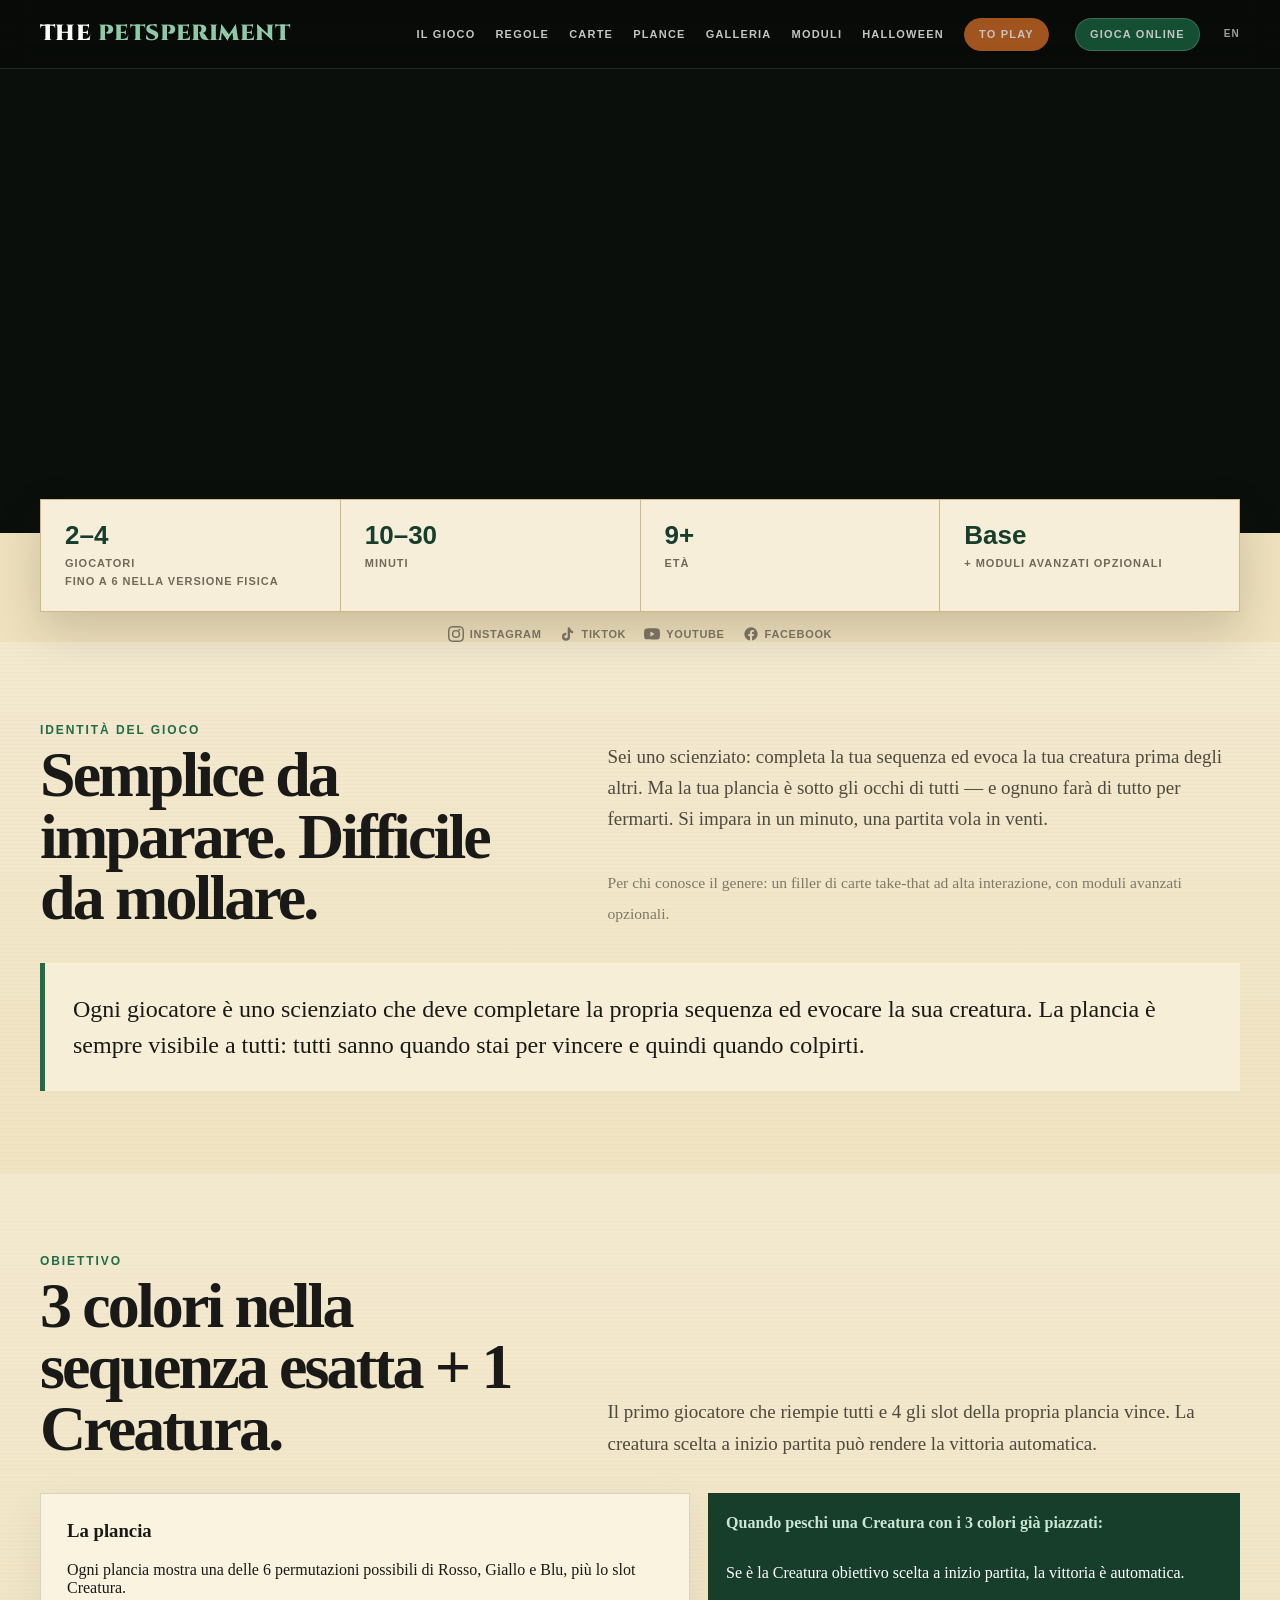
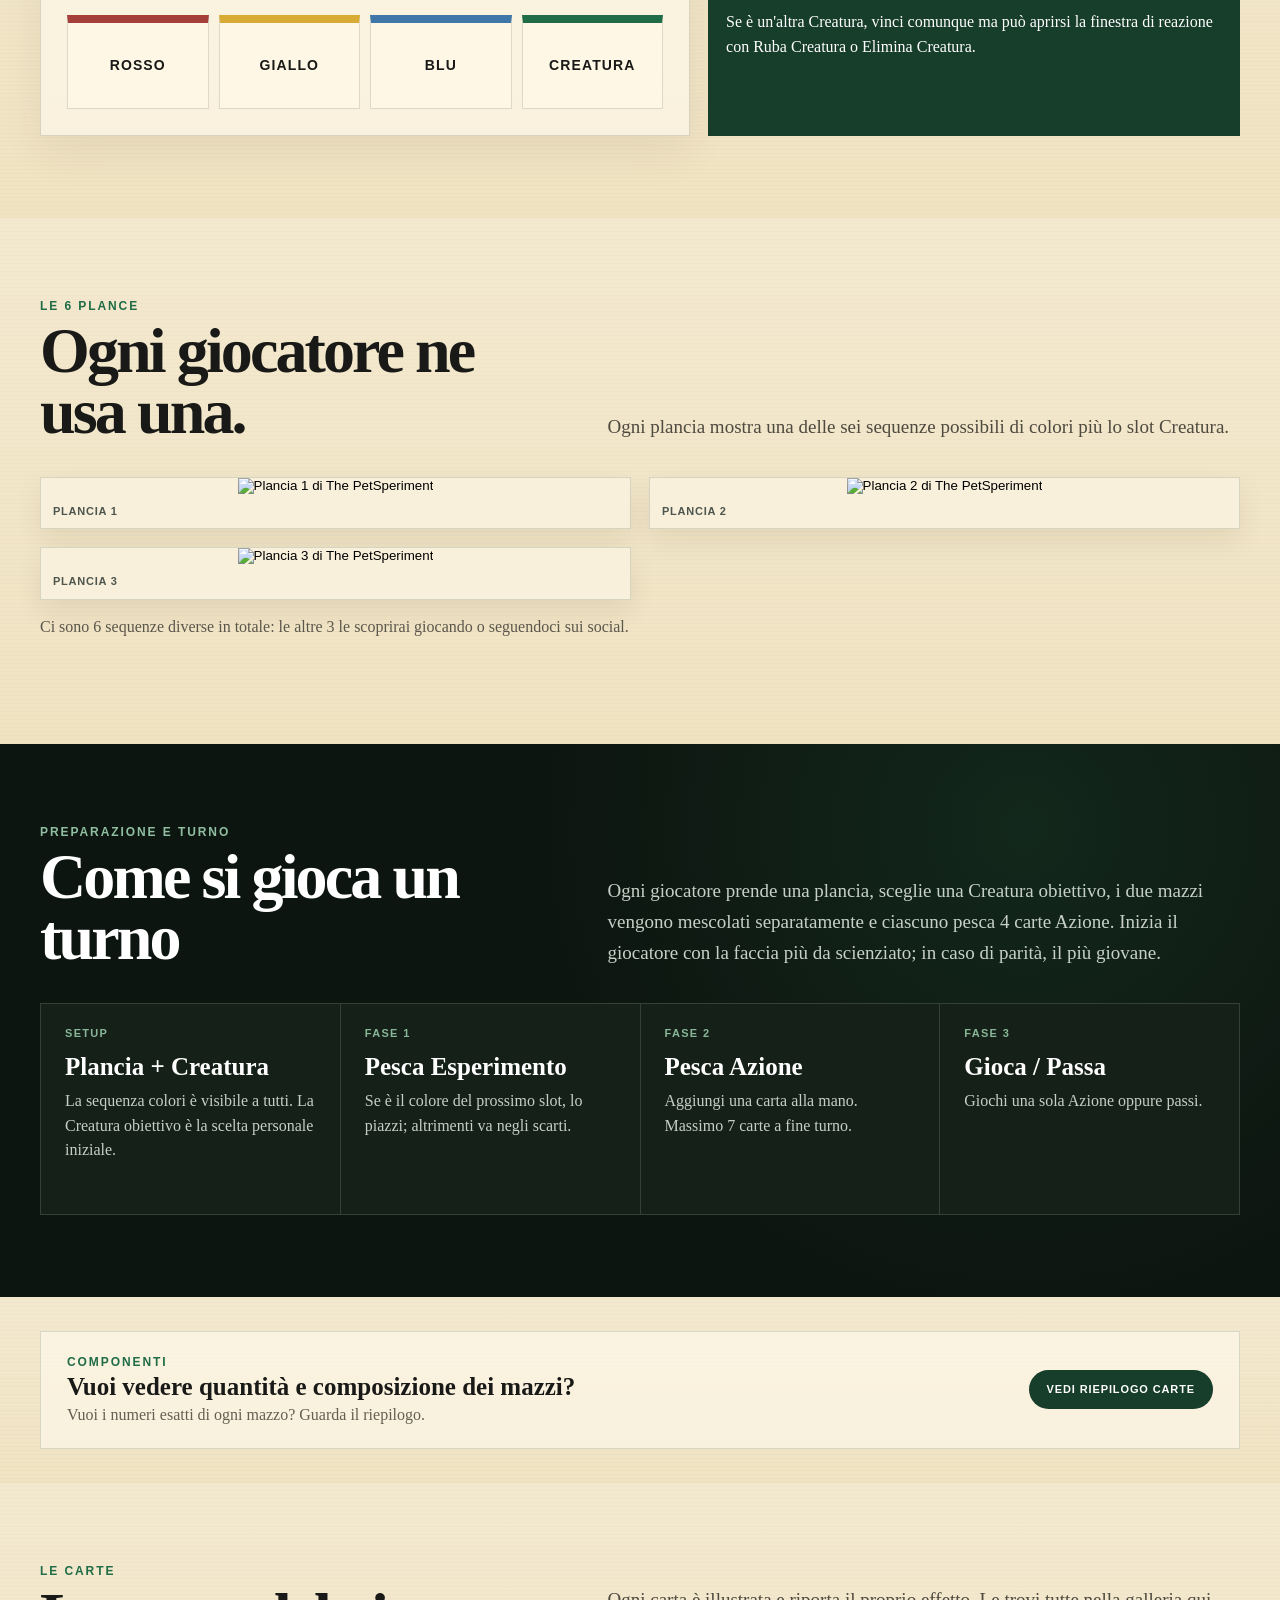
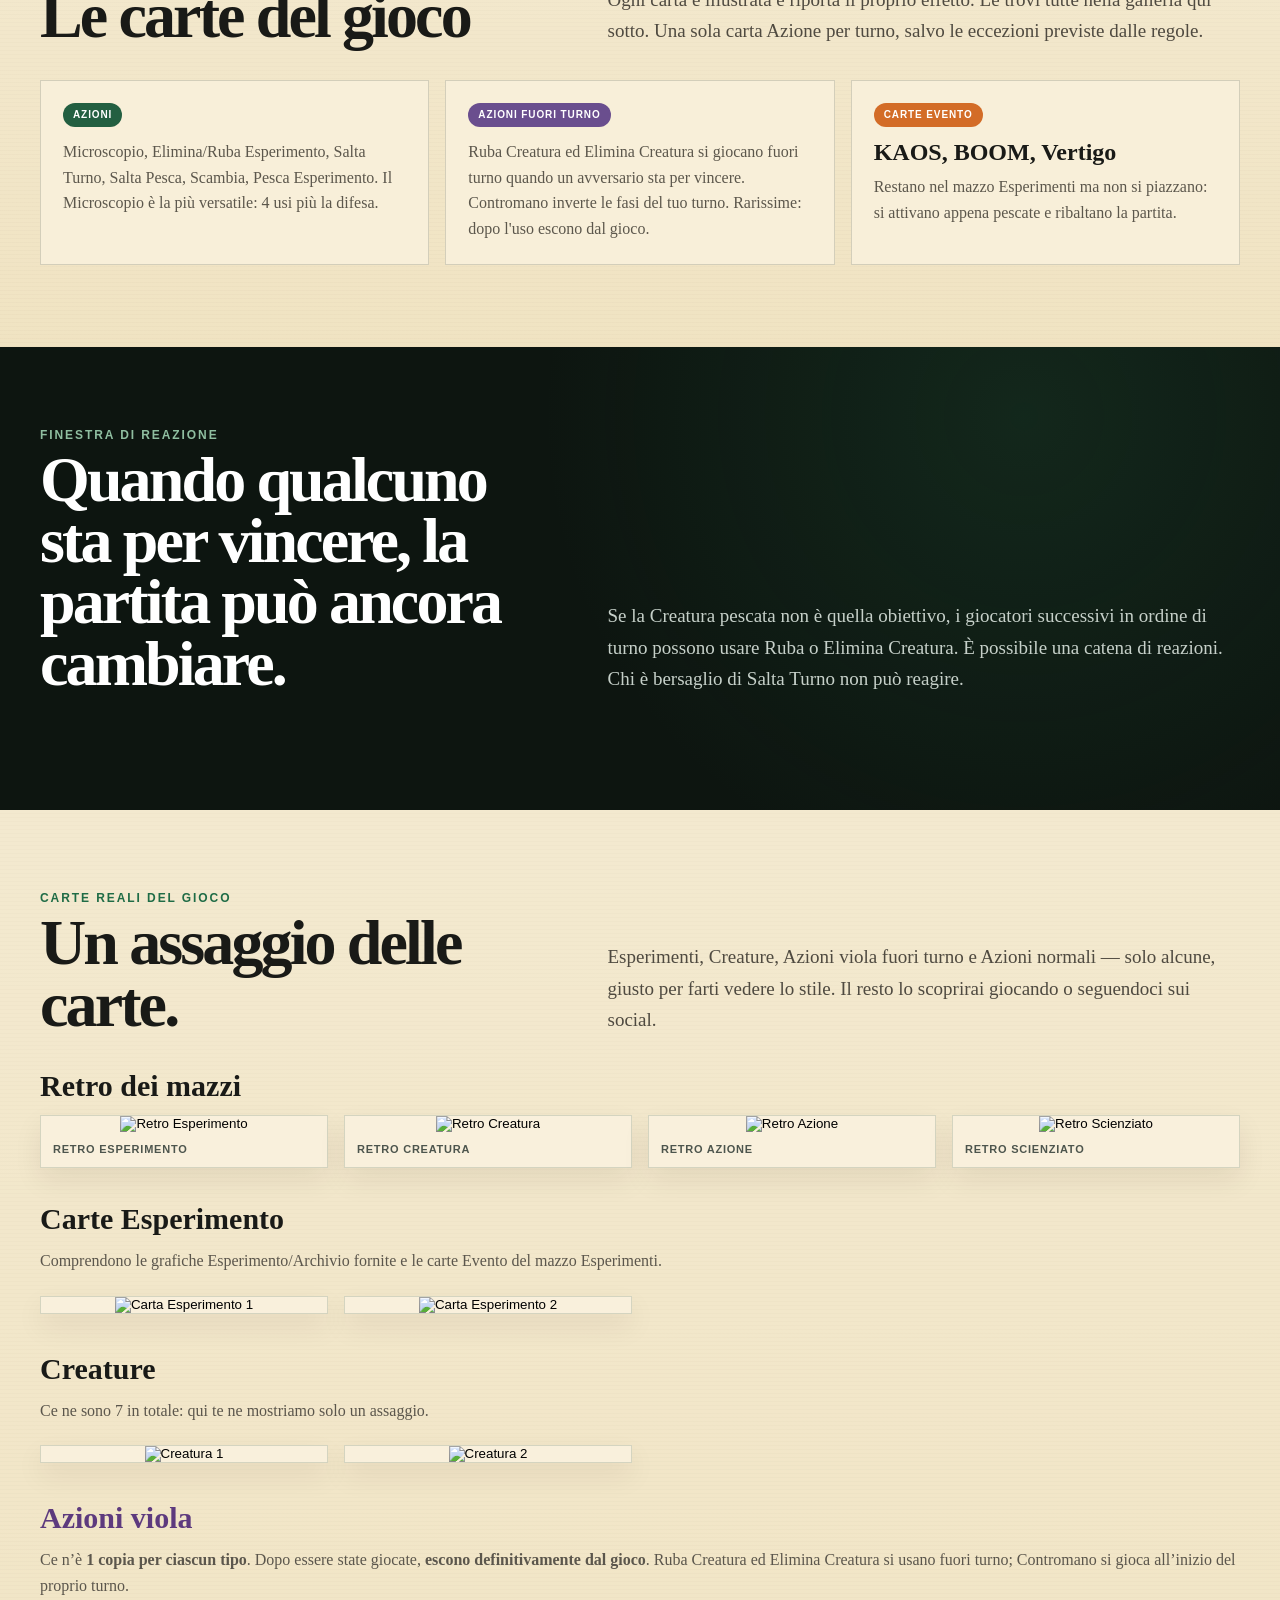
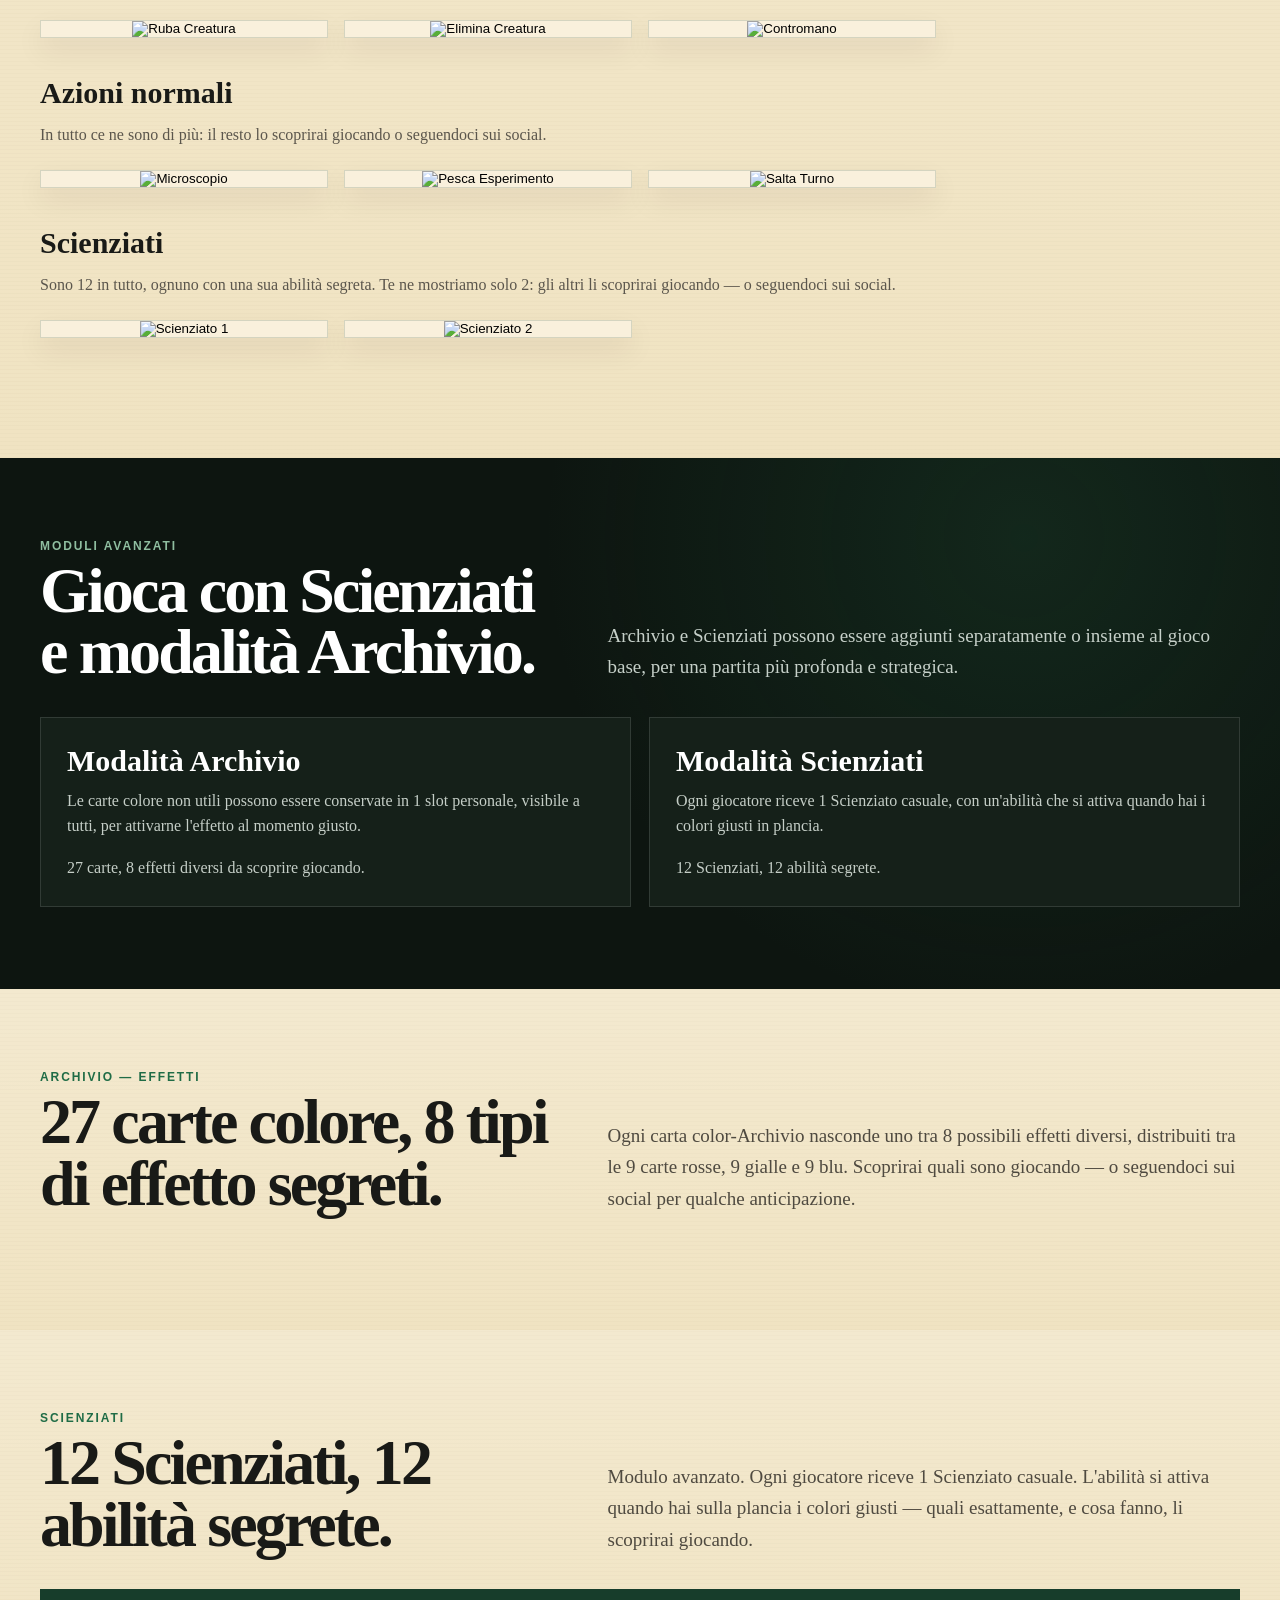
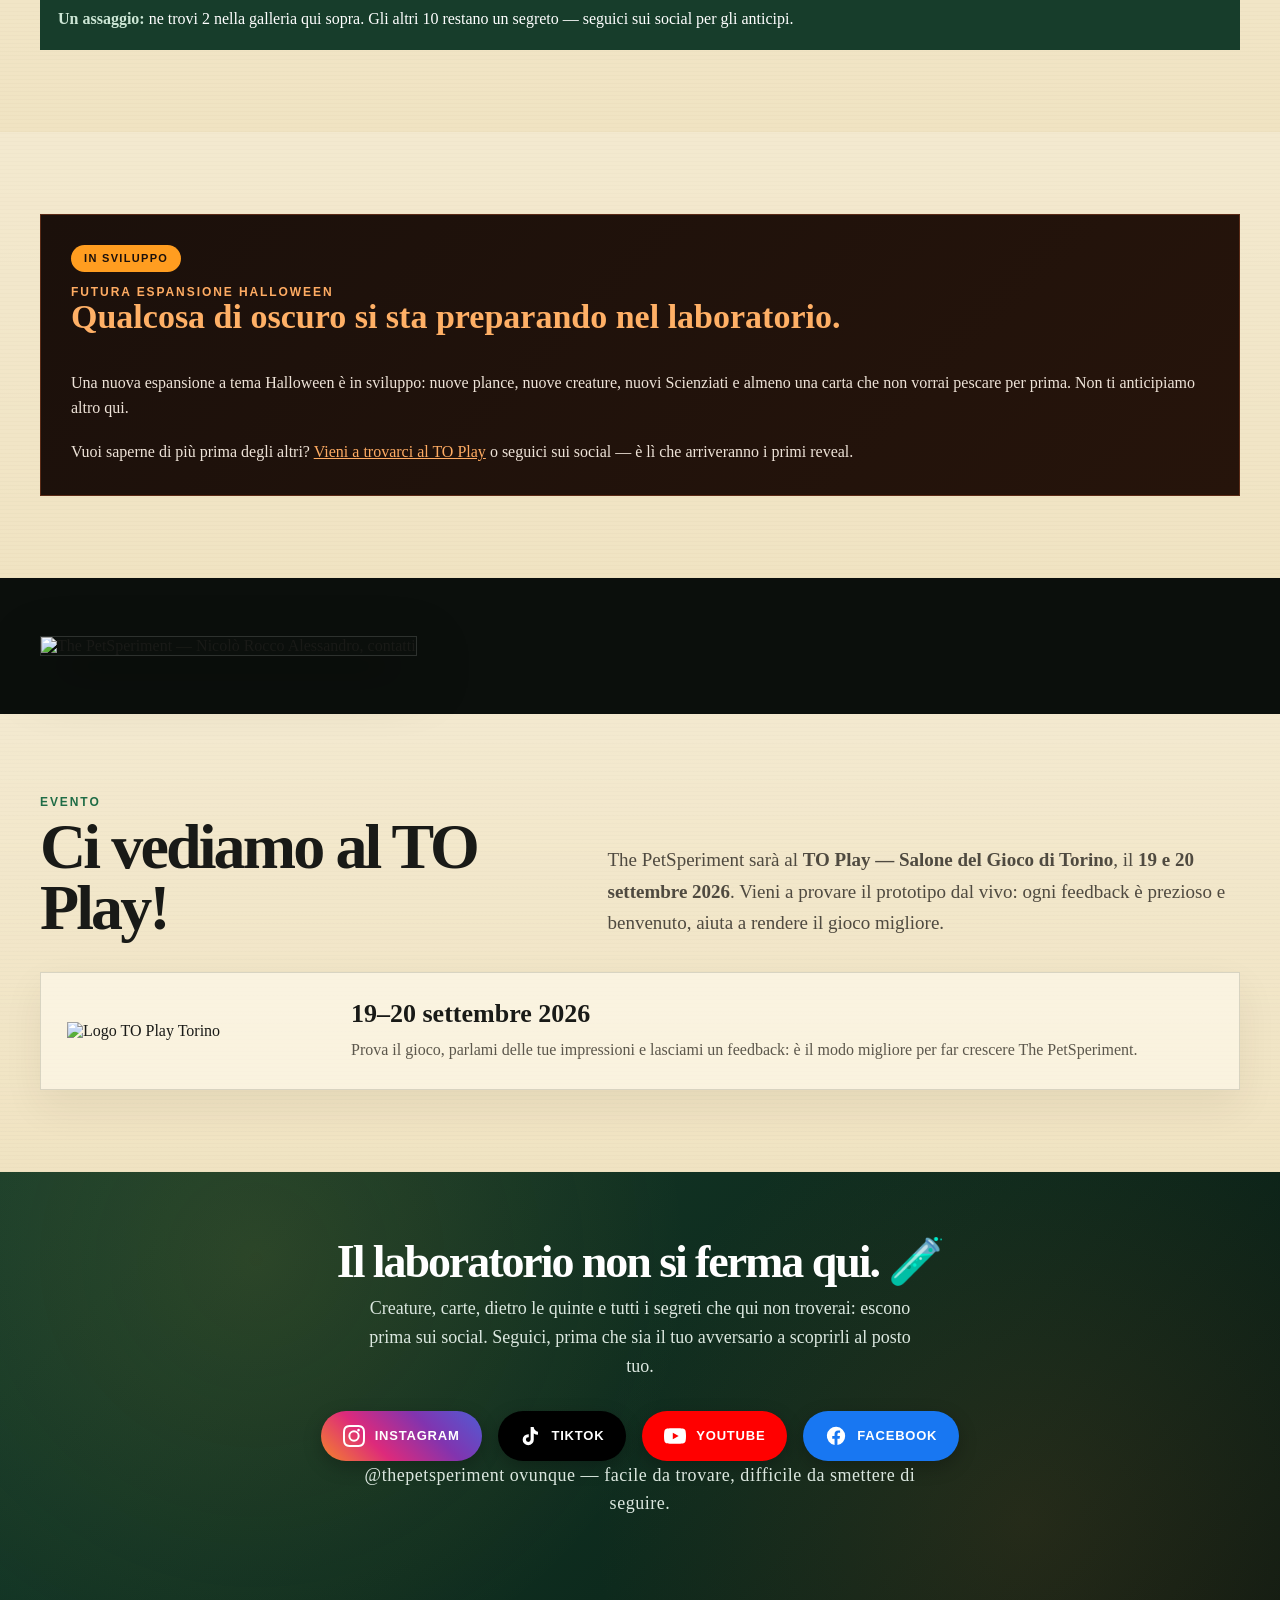
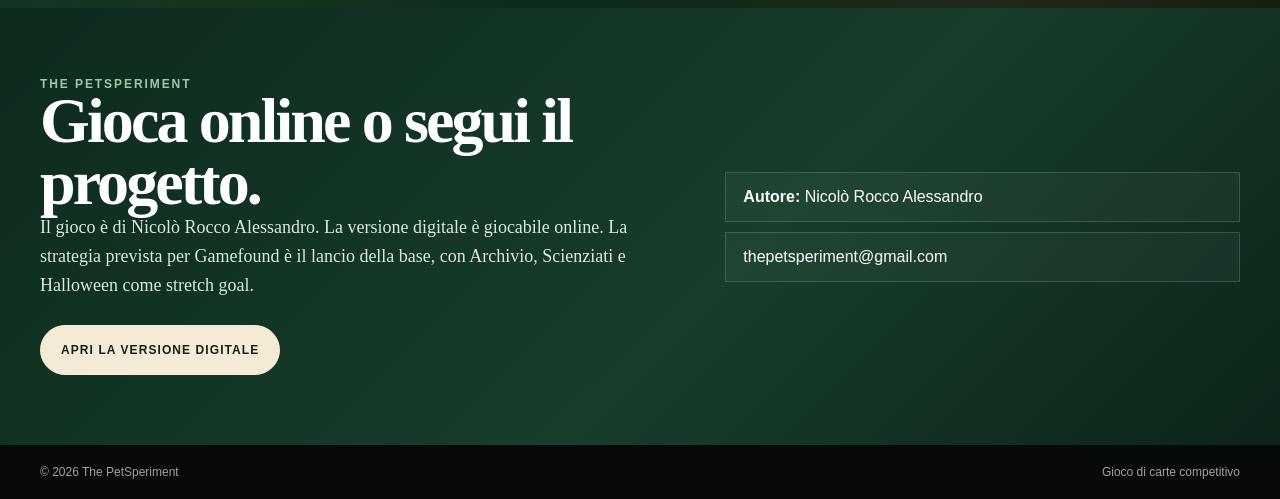
==== index.html @ 847c1840 "Add files via upload" ====
<!doctype html>
<html lang="it"><head><meta charset="utf-8"><meta name="viewport" content="width=device-width,initial-scale=1,viewport-fit=cover"><meta name="theme-color" content="#10271c"><meta name="description" content="Sei uno scienziato: completa la tua sequenza ed evoca la tua creatura prima degli altri — mentre tutti cercano di fermarti. Facile da imparare, veloce da giocare, per famiglie e amici dai 9 anni in su."><title>The PetSperiment — Gioco di carte competitivo</title><link rel="icon" href="assets/favicon.png"><link rel="preconnect" href="https://fonts.googleapis.com"><link rel="preconnect" href="https://fonts.gstatic.com" crossorigin><link href="https://fonts.googleapis.com/css2?family=Cinzel:wght@600;700;900&display=swap" rel="stylesheet"><style>
:root{--deep:#10271c;--green:#1f6c46;--paper:#efe1bd;--ink:#191a17;--gold:#b58b47;--red:#a53f39;--yellow:#d7ab34;--blue:#3e77a8;--violet:#6a4e8e;--orange:#d36c27;--line:rgba(20,35,26,.16);--max:1200px}*{box-sizing:border-box}html{scroll-behavior:smooth}body{margin:0;overflow-x:hidden;color:var(--ink);background:var(--paper);font-family:Georgia,"Times New Roman",serif}a{color:inherit;text-decoration:none}.wrap{width:min(var(--max),calc(100% - 34px));margin:auto}.topbar{position:fixed;z-index:50;top:0;left:0;right:0;border-bottom:1px solid rgba(255,255,255,.12);background:rgba(7,11,8,.72);backdrop-filter:blur(14px)}.nav{min-height:68px;display:flex;align-items:center;justify-content:space-between;gap:24px;color:#fff}.brand{font:900 22px/1 "Cinzel",Georgia,serif;letter-spacing:.02em;text-transform:uppercase}.brand span{color:#8fc9a8}.links{display:flex;gap:20px;align-items:center;font:800 11px/1 Arial,sans-serif;text-transform:uppercase;letter-spacing:.11em}.links a{opacity:.76}.links a:hover{opacity:1}.nav-cta{padding:10px 14px;border:1px solid rgba(255,255,255,.24);border-radius:999px;background:#1b6542}.nav-cta.toplay{background:#d36c27;border-color:#d36c27;margin-right:6px}.hero{min-height:94svh;position:relative;display:grid;align-items:end;color:#fff;background:#0b0f0c;overflow:hidden}.hero:before{content:"";position:absolute;inset:0;background:linear-gradient(90deg,rgba(4,8,5,.95) 0%,rgba(4,8,5,.74) 36%,rgba(4,8,5,.25) 72%,rgba(4,8,5,.52) 100%),linear-gradient(180deg,rgba(0,0,0,.02),rgba(0,0,0,.55)),url("assets/hero.webp") center/cover no-repeat}.hero-copy{position:relative;z-index:2;padding:130px 0 70px;max-width:760px}.eyebrow{display:flex;align-items:center;gap:10px;margin-bottom:16px;color:#c7dfd0;font:800 12px/1 Arial,sans-serif;text-transform:uppercase;letter-spacing:.17em}.eyebrow:before{content:"";width:34px;height:2px;background:#6fa683}h1,h2,h3,p{margin-top:0}h1{margin-bottom:22px;font-family:"Cinzel",Georgia,serif;font-size:clamp(60px,10vw,120px);line-height:.9;letter-spacing:.01em;text-transform:uppercase}.hero .tagline{max-width:690px;font-size:clamp(19px,2.1vw,25px);line-height:1.5;color:#f4eee4}.actions{display:flex;flex-wrap:wrap;gap:12px;margin-top:26px}.btn{min-height:50px;padding:0 20px;display:inline-flex;align-items:center;justify-content:center;border-radius:999px;border:1px solid rgba(255,255,255,.32);font:800 12px/1 Arial,sans-serif;text-transform:uppercase;letter-spacing:.09em;color:#fff}.btn.primary{background:#1a6944;border-color:#1a6944}.btn.light{background:#f4ead5;color:#162018;border-color:#f4ead5}.quick{position:relative;z-index:3;margin-top:-34px}.quick-grid{display:grid;grid-template-columns:repeat(4,1fr);gap:1px;background:#cdb987;border:1px solid #cdb987;box-shadow:0 18px 45px rgba(32,25,14,.18)}.stat{padding:22px 24px;background:#f7eed9}.stat b{display:block;font:900 26px/1 Arial,sans-serif;color:#173e2c;margin-bottom:5px}.stat span{font:700 11px/1.3 Arial,sans-serif;text-transform:uppercase;letter-spacing:.09em;color:#716957}.section{padding:82px 0}.paper{background:linear-gradient(rgba(255,255,255,.28),rgba(255,255,255,.08)),repeating-linear-gradient(0deg,rgba(71,53,27,.024) 0 1px,transparent 1px 4px),var(--paper)}.dark{color:#fff;background:radial-gradient(circle at 80% 15%,rgba(41,113,74,.2),transparent 30rem),#0d1510}.section-head{display:grid;grid-template-columns:.9fr 1.1fr;gap:50px;align-items:end;margin-bottom:34px}.kicker{font:800 12px/1 Arial,sans-serif;text-transform:uppercase;letter-spacing:.16em;color:var(--green)}.dark .kicker{color:#8fbea0}h2{margin:8px 0 0;font-size:clamp(38px,5vw,70px);line-height:.96;letter-spacing:-.045em}.lead{margin:0;font-size:19px;line-height:1.65;color:#4f4a40}.dark .lead{color:#c6d0c9}.panel{border:1px solid rgba(20,35,26,.15);background:rgba(255,250,237,.66);box-shadow:0 16px 40px rgba(53,38,17,.07)}.pad{padding:26px}.quote{margin:0;padding:28px;border-left:5px solid var(--green);background:#f7eed8;font-size:24px;line-height:1.5}.objective-grid{display:grid;grid-template-columns:1.1fr .9fr;gap:18px}.slot-row{display:grid;grid-template-columns:repeat(4,1fr);gap:10px;margin-top:18px}.slot{min-height:94px;border:1px solid rgba(0,0,0,.12);display:grid;place-items:center;font:900 14px/1 Arial,sans-serif;text-transform:uppercase;letter-spacing:.08em;background:#fff7e5}.slot.r{border-top:8px solid var(--red)}.slot.y{border-top:8px solid var(--yellow)}.slot.b{border-top:8px solid var(--blue)}.slot.c{border-top:8px solid var(--green)}.note{padding:18px;background:#173d2b;color:#fff;line-height:1.55}.note strong{color:#cce6d5}.steps{display:grid;grid-template-columns:repeat(4,1fr);gap:1px;background:#354039;border:1px solid #354039}.step{padding:24px;background:#152019;min-height:210px}.step small{display:block;margin-bottom:14px;color:#88b798;font:900 11px/1 Arial,sans-serif;text-transform:uppercase;letter-spacing:.12em}.step h3{font-size:25px;margin-bottom:8px}.step p{margin:0;color:#c6cec8;line-height:1.55}.tables{display:grid;gap:20px}.table-wrap{overflow:auto;border:1px solid var(--line);background:#f9f0dc}table{width:100%;border-collapse:collapse;min-width:700px}th,td{padding:12px 14px;border-bottom:1px solid rgba(22,35,26,.12);text-align:left;vertical-align:top}th{background:#173d2b;color:#fff;font:800 12px/1.2 Arial,sans-serif;text-transform:uppercase;letter-spacing:.06em}td{line-height:1.45}tr:last-child td{border-bottom:0}.card-grid{display:grid;grid-template-columns:repeat(3,1fr);gap:16px}.rule-card{padding:22px;border:1px solid var(--line);background:#f8efd9}.rule-card h3{margin-bottom:8px;font-size:24px}.rule-card p{margin:0;line-height:1.6;color:#5c574c}.badge{display:inline-block;margin-bottom:12px;padding:7px 10px;border-radius:999px;font:800 10px/1 Arial,sans-serif;text-transform:uppercase;letter-spacing:.09em;color:#fff;background:#235f41}.badge.violet{background:var(--violet)}.badge.orange{background:var(--orange)}.event-grid{display:grid;grid-template-columns:repeat(3,1fr);gap:16px}.event{padding:24px;border:2px solid #3b2b20;background:#17120e;color:#fff;box-shadow:inset 0 0 0 5px var(--orange)}.event h3{font-size:30px;margin-bottom:10px;color:#ffd3a5}.event p{margin:0;color:#ede6dd;line-height:1.6}.advanced{display:grid;grid-template-columns:1fr 1fr;gap:18px}.mod{padding:26px;border:1px solid rgba(255,255,255,.12);background:#152019}.mod h3{font-size:30px;margin-bottom:10px}.mod p{color:#c5cec7;line-height:1.6}.mod ul{padding-left:20px;color:#d4ddd6;line-height:1.6}.halloween{border:1px solid #5b2b17;background:linear-gradient(135deg,#1b100b,#26140b);color:#fff}.halloween .pad{padding:30px}.halloween h3{font-size:34px;color:#ffb066}.halloween p,.halloween li{color:#eee3d8;line-height:1.6}.cta{padding:70px 0;background:linear-gradient(135deg,#0d2a1d,#173d2b 58%,#0d2419);color:#fff}.cta-grid{display:grid;grid-template-columns:1fr .8fr;gap:42px;align-items:center}.cta h2{margin-top:0}.cta p{color:#dbe7df;font-size:18px;line-height:1.6}.social-cta{padding:60px 0;background:linear-gradient(135deg,#173d2b,#0d2a1d 60%,#0d1a12);color:#fff;text-align:center;position:relative;overflow:hidden}.social-cta:before{content:"";position:absolute;inset:0;background:radial-gradient(circle at 20% 20%,rgba(213,171,52,.12),transparent 40%),radial-gradient(circle at 80% 80%,rgba(211,108,39,.12),transparent 40%)}.social-cta-inner{position:relative;z-index:1}.social-cta h2{font-size:clamp(30px,4.5vw,46px);margin-bottom:10px}.social-cta p{max-width:560px;margin:0 auto 30px;font-size:18px;line-height:1.6;color:#dbe7df}.social-row{display:flex;justify-content:center;gap:16px;flex-wrap:wrap}.social-btn{display:inline-flex;align-items:center;gap:10px;padding:14px 22px;border-radius:999px;font:800 13px/1 Arial,sans-serif;text-transform:uppercase;letter-spacing:.06em;color:#fff;transition:transform .18s ease,box-shadow .18s ease;box-shadow:0 6px 18px rgba(0,0,0,.25)}.social-btn:hover{transform:translateY(-3px) scale(1.03);box-shadow:0 10px 26px rgba(0,0,0,.35)}.social-btn svg{width:22px;height:22px;flex-shrink:0}.social-btn.ig{background:linear-gradient(45deg,#f58529,#dd2a7b,#8134af,#515bd4)}.social-btn.tiktok{background:#000}.social-btn.yt{background:#ff0000}.social-btn.fb{background:#1877f2}.social-hint{margin-top:26px;font-size:13px;color:#9bc8aa;letter-spacing:.03em}.mini-social{display:flex;justify-content:center;gap:18px;padding:14px 0 0;flex-wrap:wrap}.mini-social a{display:inline-flex;align-items:center;gap:6px;font:800 11px/1 Arial,sans-serif;text-transform:uppercase;letter-spacing:.06em;color:#5c574c;opacity:.8}.mini-social a:hover{opacity:1}.mini-social svg{width:16px;height:16px}.contact-list{display:grid;gap:10px}.contact-list a,.contact-list div{padding:15px 17px;border:1px solid rgba(255,255,255,.15);background:rgba(255,255,255,.04);font-family:Arial,sans-serif;overflow-wrap:anywhere}footer{padding:20px 0;background:#070a08;color:#9da59f;font:12px Arial,sans-serif}footer .wrap{display:flex;justify-content:space-between;gap:15px;flex-wrap:wrap}@media(max-width:980px){.links{display:none}.quick-grid{grid-template-columns:1fr 1fr}.section-head,.objective-grid,.advanced,.cta-grid{grid-template-columns:1fr}.steps{grid-template-columns:1fr 1fr}.card-grid,.event-grid{grid-template-columns:1fr 1fr}}@media(max-width:620px){.wrap{width:min(var(--max),calc(100% - 22px))}.hero{min-height:780px}.hero:before{background:linear-gradient(180deg,rgba(5,9,6,.22),rgba(5,9,6,.40) 38%,rgba(5,9,6,.93) 72%,rgba(5,9,6,.98)),url("assets/hero.webp") 58% center/cover no-repeat}.hero-copy{padding:100px 0 42px}h1{font-size:54px;line-height:.87}.actions{display:grid}.btn{width:100%}.quick{margin-top:0}.quick-grid{grid-template-columns:1fr 1fr}.section{padding:58px 0}.section-head{gap:20px;margin-bottom:26px}h2{font-size:42px}.steps,.card-grid,.event-grid{grid-template-columns:1fr}.slot-row{grid-template-columns:1fr 1fr}.hero.hero-clean{height:calc(100vw*0.3636 + 64px);background-size:100% auto;background-position:center bottom;background-repeat:no-repeat;background-color:#0b0f0c;padding-top:64px;background-origin:content-box}}

/* Halloween: leggibilità tabelle chiare */
.halloween .table-wrap,
.halloween .table-wrap table,
.halloween .table-wrap tbody,
.halloween .table-wrap td {
  color:#171a17;
}
.halloween .table-wrap td {
  background:#f8efd9;
}
.halloween .table-wrap tr:nth-child(even) td {
  background:#f2e5c8;
}


.media-grid{display:grid;grid-template-columns:repeat(4,minmax(0,1fr));gap:16px}.media-card,.board-item{margin:0;border:1px solid rgba(23,61,43,.16);background:#f9f0dc;box-shadow:0 12px 28px rgba(45,31,14,.08);overflow:hidden}.media-card button,.board-item button{display:block;width:100%;padding:0;border:0;background:transparent;cursor:zoom-in}.media-card img,.board-item img{width:100%;height:auto}.media-card figcaption,.board-item figcaption{padding:10px 12px;font:800 11px/1.35 Arial,sans-serif;text-transform:uppercase;letter-spacing:.07em;color:#4d554d}.back-grid{display:grid;grid-template-columns:repeat(4,minmax(0,1fr));gap:16px;margin-bottom:34px}.board-grid{display:grid;grid-template-columns:repeat(2,minmax(0,1fr));gap:18px}.gallery-note{margin:0 0 22px;color:#5b564c;line-height:1.6}.lightbox{position:fixed;z-index:1000;inset:0;display:none;align-items:center;justify-content:center;padding:24px;background:rgba(4,6,5,.94)}.lightbox.open{display:flex}.lightbox img{max-width:94vw;max-height:92vh;width:auto;height:auto}.lightbox-close{position:fixed;right:18px;top:18px;width:46px;height:46px;border-radius:50%;border:1px solid rgba(255,255,255,.3);background:#142019;color:#fff;font:900 26px/1 Arial,sans-serif;cursor:pointer}@media(max-width:980px){.media-grid{grid-template-columns:repeat(3,1fr)}}@media(max-width:720px){.media-grid{grid-template-columns:repeat(2,1fr)}.back-grid,.board-grid{grid-template-columns:1fr 1fr}}@media(max-width:460px){.back-grid{grid-template-columns:1fr 1fr}.board-grid{grid-template-columns:1fr}.media-grid{gap:10px}}

.gallery-group{margin-bottom:38px}.gallery-group-title{font-size:30px;margin:28px 0 12px}.purple-title{color:#5d3a7e}.compact-components{padding:34px 0}.compact-components-inner{display:flex;align-items:center;justify-content:space-between;gap:24px;padding:24px 26px;border:1px solid rgba(23,61,43,.15);background:rgba(255,250,237,.62)}.compact-components-inner h3{margin:5px 0 5px;font-size:25px}.compact-components-inner p{margin:0;color:#655f53}.summary-open{flex:0 0 auto;border:0;border-radius:999px;background:#173d2b;color:white;padding:14px 18px;font:800 11px/1 Arial,sans-serif;text-transform:uppercase;letter-spacing:.08em;cursor:pointer}.summary-modal{position:fixed;z-index:1100;inset:0;display:none;align-items:center;justify-content:center;padding:22px;background:rgba(4,6,5,.86)}.summary-modal.open{display:flex}.summary-dialog{position:relative;width:min(920px,96vw);max-height:90vh;overflow:auto;background:#f4e7c8;color:#171a17;border:1px solid #b89457;box-shadow:0 25px 80px rgba(0,0,0,.45)}.summary-dialog-inner{padding:28px}.summary-dialog h2{font-size:38px;margin:4px 0 18px}.summary-dialog h3{margin:24px 0 10px}.summary-close{position:sticky;float:right;top:12px;right:12px;width:42px;height:42px;border-radius:50%;border:1px solid rgba(0,0,0,.18);background:#173d2b;color:#fff;font:900 24px/1 Arial,sans-serif;cursor:pointer;z-index:2}.summary-dialog .table-wrap{margin-top:12px}.summary-mini{margin-top:16px;padding:16px;background:#173d2b;color:#fff;line-height:1.6}@media(max-width:720px){.compact-components-inner{align-items:flex-start;flex-direction:column}.summary-open{width:100%}.summary-dialog-inner{padding:20px}.summary-dialog h2{font-size:31px}}

.sr-only{position:absolute!important;width:1px!important;height:1px!important;padding:0!important;margin:-1px!important;overflow:hidden!important;clip:rect(0,0,0,0)!important;white-space:nowrap!important;border:0!important}
.hero.hero-clean{min-height:0;display:block;background-color:#0b0f0c;background-image:url("assets/hero.webp");background-repeat:no-repeat;background-position:center bottom;background-size:100% auto;background-origin:content-box;padding-top:68px;height:calc(100vw*0.3636 + 68px)}
.hero.hero-clean:before{display:none}
.business-card-section{
  padding:58px 0;
  background:#0b0f0c;
}
.business-card-section img{
  width:100%;
  border:1px solid rgba(255,255,255,.14);
  box-shadow:0 20px 55px rgba(0,0,0,.34);
}
@media(max-width:620px){

  .business-card-section{padding:34px 0}
}


.menu-toggle{display:none;width:46px;height:42px;border:0;background:transparent;padding:8px;cursor:pointer}.menu-toggle span{display:block;height:3px;margin:5px 0;border-radius:3px;background:#fff}.mobile-menu{display:none}.progress-badge{display:inline-block;margin:0 0 14px;padding:8px 13px;border-radius:999px;background:#ff9d20;color:#1b100b;font:900 11px/1 Arial,sans-serif;letter-spacing:.12em}.scientist-grid{display:grid;grid-template-columns:repeat(3,minmax(0,1fr));gap:18px}.scientist-card{overflow:hidden;border:1px solid rgba(23,61,43,.16);background:#f8efd9;box-shadow:0 12px 28px rgba(45,31,14,.08)}.scientist-img{display:block;width:100%;padding:0;border:0;background:transparent;cursor:zoom-in}.scientist-img img{display:block;width:100%;height:auto}.scientist-copy{padding:18px}.scientist-top{display:flex;gap:10px;align-items:flex-start;justify-content:space-between;flex-wrap:wrap}.scientist-top h3{margin:0;font-size:25px}.req{display:inline-block;padding:7px 9px;border-radius:999px;background:#173d2b;color:#fff;font:800 10px/1 Arial,sans-serif;text-transform:uppercase;letter-spacing:.05em}.scientist-copy p{margin:12px 0 0;line-height:1.55;color:#4e493f}
@media(max-width:980px){.menu-toggle{display:block}.mobile-menu{position:absolute;top:68px;left:0;right:0;padding:10px 17px 18px;background:rgba(7,11,8,.98);border-top:1px solid rgba(255,255,255,.1);box-shadow:0 18px 35px rgba(0,0,0,.35)}.mobile-menu.open{display:grid}.mobile-menu a{padding:14px 4px;border-bottom:1px solid rgba(255,255,255,.1);color:#fff;font:800 12px/1 Arial,sans-serif;text-transform:uppercase;letter-spacing:.08em}.mobile-menu a:last-child{border-bottom:0}.mobile-menu b{float:right;color:#ffad43;font-size:9px}.scientist-grid{grid-template-columns:repeat(2,1fr)}}
@media(max-width:620px){.hero.hero-clean{aspect-ratio:auto;height:calc(100vw*0.3636 + 64px);background-size:100% auto;background-position:center bottom;background-repeat:no-repeat;background-color:#0b0f0c;padding-top:64px;background-origin:content-box}.board-grid{display:flex;overflow-x:auto;gap:12px;scroll-snap-type:x mandatory;padding:0 8vw 14px 0;scrollbar-width:none}.board-grid::-webkit-scrollbar{display:none}.board-item{flex:0 0 88%;scroll-snap-align:center}.scientist-grid{grid-template-columns:1fr}.scientist-card{display:grid;grid-template-columns:42% 58%}.scientist-copy{padding:14px}.scientist-top h3{font-size:22px}.req{font-size:9px}.scientist-copy p{font-size:14px}.progress-badge{position:relative;z-index:2}}

</style></head><body>
<header class="topbar"><div class="wrap nav"><a class="brand" href="#top">The <span>PetSperiment</span></a><nav class="links"><a href="#identita">Il gioco</a><a href="#regole">Regole</a><a href="#azioni">Carte</a><a href="#plance">Plance</a><a href="#galleria-carte">Galleria</a><a href="#moduli">Moduli</a><a href="#halloween">Halloween</a><a class="nav-cta toplay" href="#toplay">TO Play</a><a class="nav-cta" href="https://thepetsperiment.rokkonick.workers.dev">Gioca online</a><a href="index-en.html" style="opacity:.6;font-size:10px;margin-left:4px" title="English version">EN</a></nav><button class="menu-toggle" id="menuToggle" type="button" aria-label="Apri menu" aria-expanded="false"><span></span><span></span><span></span></button></div><div class="mobile-menu" id="mobileMenu"><a href="#identita">Il gioco</a><a href="#regole">Regole</a><a href="#azioni">Carte</a><a href="#plance">Plance</a><a href="#galleria-carte">Galleria</a><a href="#scienziati">Scienziati</a><a href="#moduli">Moduli</a><a href="#halloween">Halloween</a><a href="#toplay">TO Play</a><a href="#social">Social</a><a href="https://thepetsperiment.rokkonick.workers.dev">Gioca online</a><a href="index-en.html">🇬🇧 English</a></div></header>
<section class="hero hero-clean" id="top" aria-label="The PetSperiment"><h1 class="sr-only">The PetSperiment</h1></section>
<div class="wrap quick" id="identita"><div class="quick-grid"><div class="stat"><b>2–4</b><span>giocatori<br>fino a 6 nella versione fisica</span></div><div class="stat"><b>10–30</b><span>minuti</span></div><div class="stat"><b>9+</b><span>età</span></div><div class="stat"><b>Base</b><span>+ moduli avanzati opzionali</span></div></div><div class="mini-social"><a href="https://www.instagram.com/thepetsperiment/" target="_blank" rel="noopener"><svg viewBox="0 0 24 24" fill="currentColor"><path d="M12 2.16c3.2 0 3.58.01 4.85.07 1.17.05 1.8.24 2.22.41.56.21.96.47 1.38.89.42.42.68.82.89 1.38.17.42.36 1.05.41 2.22.06 1.27.07 1.65.07 4.85s-.01 3.58-.07 4.85c-.05 1.17-.24 1.8-.41 2.22-.21.56-.47.96-.89 1.38-.42.42-.82.68-1.38.89-.42.17-1.05.36-2.22.41-1.27.06-1.65.07-4.85.07s-3.58-.01-4.85-.07c-1.17-.05-1.8-.24-2.22-.41-.56-.21-.96-.47-1.38-.89-.42-.42-.68-.82-.89-1.38-.17-.42-.36-1.05-.41-2.22-.06-1.27-.07-1.65-.07-4.85s.01-3.58.07-4.85c.05-1.17.24-1.8.41-2.22.21-.56.47-.96.89-1.38.42-.42.82-.68 1.38-.89.42-.17 1.05-.36 2.22-.41 1.27-.06 1.65-.07 4.85-.07M12 0C8.74 0 8.33.01 7.05.07 5.78.13 4.9.33 4.14.63c-.79.31-1.46.72-2.13 1.38C1.35 2.68.94 3.35.63 4.14.33 4.9.13 5.78.07 7.05.01 8.33 0 8.74 0 12s.01 3.67.07 4.95c.06 1.27.26 2.15.56 2.91.31.79.72 1.46 1.38 2.13.67.66 1.34 1.07 2.13 1.38.76.3 1.64.5 2.91.56C8.33 23.99 8.74 24 12 24s3.67-.01 4.95-.07c1.27-.06 2.15-.26 2.91-.56.79-.31 1.46-.72 2.13-1.38.66-.67 1.07-1.34 1.38-2.13.3-.76.5-1.64.56-2.91.06-1.28.07-1.69.07-4.95s-.01-3.67-.07-4.95c-.06-1.27-.26-2.15-.56-2.91a5.87 5.87 0 0 0-1.38-2.13A5.87 5.87 0 0 0 19.86.63c-.76-.3-1.64-.5-2.91-.56C15.67.01 15.26 0 12 0zm0 5.84A6.16 6.16 0 1 0 18.16 12 6.16 6.16 0 0 0 12 5.84zm0 10.16A4 4 0 1 1 16 12a4 4 0 0 1-4 4zm6.41-10.4a1.44 1.44 0 1 1-1.44-1.44 1.44 1.44 0 0 1 1.44 1.44z"/></svg>Instagram</a><a href="https://www.tiktok.com/@thepetsperiment" target="_blank" rel="noopener"><svg viewBox="0 0 24 24" fill="currentColor"><path d="M16.6 5.82c-1.01-.87-1.6-2.14-1.6-3.52h-3.4v13.62a2.59 2.59 0 1 1-2.6-2.6c.19 0 .38.02.56.05V9.98a6.19 6.19 0 0 0-.56-.02A6.06 6.06 0 1 0 15.02 16V9.4a8.5 8.5 0 0 0 4.6 1.35V7.35a4.85 4.85 0 0 1-3.02-1.53z"/></svg>TikTok</a><a href="https://www.youtube.com/@ThePetsperiment" target="_blank" rel="noopener"><svg viewBox="0 0 24 24" fill="currentColor"><path d="M23.5 6.19a3.02 3.02 0 0 0-2.12-2.14C19.5 3.5 12 3.5 12 3.5s-7.5 0-9.38.55A3.02 3.02 0 0 0 .5 6.19 31.6 31.6 0 0 0 0 12a31.6 31.6 0 0 0 .5 5.81 3.02 3.02 0 0 0 2.12 2.14C4.5 20.5 12 20.5 12 20.5s7.5 0 9.38-.55a3.02 3.02 0 0 0 2.12-2.14A31.6 31.6 0 0 0 24 12a31.6 31.6 0 0 0-.5-5.81zM9.6 15.6V8.4l6.4 3.6z"/></svg>YouTube</a><a href="https://www.facebook.com/thepetsperiment" target="_blank" rel="noopener"><svg viewBox="0 0 24 24" fill="currentColor"><path d="M22 12a10 10 0 1 0-11.56 9.88v-6.99H7.9V12h2.54V9.8c0-2.5 1.49-3.89 3.78-3.89 1.1 0 2.24.2 2.24.2v2.46h-1.26c-1.24 0-1.63.77-1.63 1.56V12h2.78l-.44 2.89h-2.34v6.99A10 10 0 0 0 22 12z"/></svg>Facebook</a></div></div>
<main>
<section class="section paper"><div class="wrap"><div class="section-head"><div><div class="kicker">Identità del gioco</div><h2>Semplice da imparare. Difficile da mollare.</h2></div><p class="lead">Sei uno scienziato: completa la tua sequenza ed evoca la tua creatura prima degli altri. Ma la tua plancia è sotto gli occhi di tutti — e ognuno farà di tutto per fermarti. Si impara in un minuto, una partita vola in venti.<br><br><span style="opacity:.7;font-size:.82em">Per chi conosce il genere: un filler di carte take-that ad alta interazione, con moduli avanzati opzionali.</span></p></div><blockquote class="quote">Ogni giocatore è uno scienziato che deve completare la propria sequenza ed evocare la sua creatura. La plancia è sempre visibile a tutti: tutti sanno quando stai per vincere e quindi quando colpirti.</blockquote></div></section>
<section class="section paper" id="regole"><div class="wrap"><div class="section-head"><div><div class="kicker">Obiettivo</div><h2>3 colori nella sequenza esatta + 1 Creatura.</h2></div><p class="lead">Il primo giocatore che riempie tutti e 4 gli slot della propria plancia vince. La creatura scelta a inizio partita può rendere la vittoria automatica.</p></div><div class="objective-grid"><div class="panel pad"><h3>La plancia</h3><p>Ogni plancia mostra una delle 6 permutazioni possibili di Rosso, Giallo e Blu, più lo slot Creatura.</p><div class="slot-row"><div class="slot r">Rosso</div><div class="slot y">Giallo</div><div class="slot b">Blu</div><div class="slot c">Creatura</div></div></div><div class="note"><strong>Quando peschi una Creatura con i 3 colori già piazzati:</strong><br><br>Se è la Creatura obiettivo scelta a inizio partita, la vittoria è automatica.<br><br>Se è un'altra Creatura, vinci comunque ma può aprirsi la finestra di reazione con Ruba Creatura o Elimina Creatura.</div></div></div></section>
<section class="section paper" id="plance"><div class="wrap"><div class="section-head"><div><div class="kicker">Le 6 plance</div><h2>Ogni giocatore ne usa una.</h2></div><p class="lead">Ogni plancia mostra una delle sei sequenze possibili di colori più lo slot Creatura.</p></div><div class="board-grid"><figure class="board-item"><button class="zoomable" data-full="assets/boards/plancia-1.webp" aria-label="Apri Plancia 1"><img src="assets/boards/plancia-1.webp" loading="lazy" alt="Plancia 1 di The PetSperiment"></button><figcaption>Plancia 1</figcaption></figure><figure class="board-item"><button class="zoomable" data-full="assets/boards/plancia-2.webp" aria-label="Apri Plancia 2"><img src="assets/boards/plancia-2.webp" loading="lazy" alt="Plancia 2 di The PetSperiment"></button><figcaption>Plancia 2</figcaption></figure><figure class="board-item"><button class="zoomable" data-full="assets/boards/plancia-3.webp" aria-label="Apri Plancia 3"><img src="assets/boards/plancia-3.webp" loading="lazy" alt="Plancia 3 di The PetSperiment"></button><figcaption>Plancia 3</figcaption></figure></div><p class="gallery-note" style="margin-top:14px">Ci sono 6 sequenze diverse in totale: le altre 3 le scoprirai giocando o seguendoci sui social.</p></div></section><section class="section dark"><div class="wrap"><div class="section-head"><div><div class="kicker">Preparazione e turno</div><h2>Come si gioca un turno</h2></div><p class="lead">Ogni giocatore prende una plancia, sceglie una Creatura obiettivo, i due mazzi vengono mescolati separatamente e ciascuno pesca 4 carte Azione. Inizia il giocatore con la faccia più da scienziato; in caso di parità, il più giovane.</p></div><div class="steps"><div class="step"><small>Setup</small><h3>Plancia + Creatura</h3><p>La sequenza colori è visibile a tutti. La Creatura obiettivo è la scelta personale iniziale.</p></div><div class="step"><small>Fase 1</small><h3>Pesca Esperimento</h3><p>Se è il colore del prossimo slot, lo piazzi; altrimenti va negli scarti.</p></div><div class="step"><small>Fase 2</small><h3>Pesca Azione</h3><p>Aggiungi una carta alla mano. Massimo 7 carte a fine turno.</p></div><div class="step"><small>Fase 3</small><h3>Gioca / Passa</h3><p>Giochi una sola Azione oppure passi.</p></div></div></div></section>
<section class="section paper compact-components"><div class="wrap"><div class="compact-components-inner"><div><div class="kicker">Componenti</div><h3>Vuoi vedere quantità e composizione dei mazzi?</h3><p>Vuoi i numeri esatti di ogni mazzo? Guarda il riepilogo.</p></div><button class="summary-open" id="summaryOpen" type="button">Vedi riepilogo carte</button></div></div></section>
<section class="section paper" id="azioni"><div class="wrap"><div class="section-head"><div><div class="kicker">Le carte</div><h2>Le carte del gioco</h2></div><p class="lead">Ogni carta è illustrata e riporta il proprio effetto. Le trovi tutte nella galleria qui sotto. Una sola carta Azione per turno, salvo le eccezioni previste dalle regole.</p></div><div class="card-grid"><article class="rule-card"><span class="badge">Azioni</span><p>Microscopio, Elimina/Ruba Esperimento, Salta Turno, Salta Pesca, Scambia, Pesca Esperimento. Il Microscopio è la più versatile: 4 usi più la difesa.</p></article><article class="rule-card"><span class="badge violet">Azioni fuori turno</span><p>Ruba Creatura ed Elimina Creatura si giocano fuori turno quando un avversario sta per vincere. Contromano inverte le fasi del tuo turno. Rarissime: dopo l'uso escono dal gioco.</p></article><article class="rule-card"><span class="badge orange">Carte Evento</span><h3>KAOS, BOOM, Vertigo</h3><p>Restano nel mazzo Esperimenti ma non si piazzano: si attivano appena pescate e ribaltano la partita.</p></article></div></div></section>
<section class="section dark"><div class="wrap"><div class="section-head"><div><div class="kicker">Finestra di reazione</div><h2>Quando qualcuno sta per vincere, la partita può ancora cambiare.</h2></div><p class="lead">Se la Creatura pescata non è quella obiettivo, i giocatori successivi in ordine di turno possono usare Ruba o Elimina Creatura. È possibile una catena di reazioni. Chi è bersaglio di Salta Turno non può reagire.</p></div></div></section>
<section class="section paper" id="galleria-carte"><div class="wrap"><div class="section-head"><div><div class="kicker">Carte reali del gioco</div><h2>Un assaggio delle carte.</h2></div><p class="lead">Esperimenti, Creature, Azioni viola fuori turno e Azioni normali — solo alcune, giusto per farti vedere lo stile. Il resto lo scoprirai giocando o seguendoci sui social.</p></div>
<h3 class="gallery-group-title">Retro dei mazzi</h3><div class="back-grid"><figure class="media-card"><button class="zoomable" data-full="assets/cards/37x.webp"><img src="assets/cards/37x.webp" loading="lazy" alt="Retro Esperimento"></button><figcaption>Retro Esperimento</figcaption></figure><figure class="media-card"><button class="zoomable" data-full="assets/cards/7x.webp"><img src="assets/cards/7x.webp" loading="lazy" alt="Retro Creatura"></button><figcaption>Retro Creatura</figcaption></figure><figure class="media-card"><button class="zoomable" data-full="assets/cards/45x.webp"><img src="assets/cards/45x.webp" loading="lazy" alt="Retro Azione"></button><figcaption>Retro Azione</figcaption></figure><figure class="media-card"><button class="zoomable" data-full="assets/cards/12x.webp"><img src="assets/cards/12x.webp" loading="lazy" alt="Retro Scienziato"></button><figcaption>Retro Scienziato</figcaption></figure></div>
<h3 class="gallery-group-title">Carte Esperimento</h3><p class="gallery-note">Comprendono le grafiche Esperimento/Archivio fornite e le carte Evento del mazzo Esperimenti.</p><div class="media-grid gallery-group"><figure class="media-card"><button class="zoomable" data-full="assets/cards/171.webp"><img src="assets/cards/171.webp" loading="lazy" alt="Carta Esperimento 1"></button></figure><figure class="media-card"><button class="zoomable" data-full="assets/cards/178.webp"><img src="assets/cards/178.webp" loading="lazy" alt="Carta Esperimento 2"></button></figure></div>
<h3 class="gallery-group-title">Creature</h3><p class="gallery-note">Ce ne sono 7 in totale: qui te ne mostriamo solo un assaggio.</p><div class="media-grid gallery-group"><figure class="media-card"><button class="zoomable" data-full="assets/cards/185.webp"><img src="assets/cards/185.webp" loading="lazy" alt="Creatura 1"></button></figure><figure class="media-card"><button class="zoomable" data-full="assets/cards/186.webp"><img src="assets/cards/186.webp" loading="lazy" alt="Creatura 2"></button></figure></div>
<h3 class="gallery-group-title purple-title">Azioni viola</h3><p class="gallery-note">Ce n’è <strong>1 copia per ciascun tipo</strong>. Dopo essere state giocate, <strong>escono definitivamente dal gioco</strong>. Ruba Creatura ed Elimina Creatura si usano fuori turno; Contromano si gioca all’inizio del proprio turno.</p><div class="media-grid gallery-group"><figure class="media-card"><button class="zoomable" data-full="assets/cards/1x-2.webp"><img src="assets/cards/1x-2.webp" loading="lazy" alt="Ruba Creatura"></button></figure><figure class="media-card"><button class="zoomable" data-full="assets/cards/1x.webp"><img src="assets/cards/1x.webp" loading="lazy" alt="Elimina Creatura"></button></figure><figure class="media-card"><button class="zoomable" data-full="assets/cards/1x-3.webp"><img src="assets/cards/1x-3.webp" loading="lazy" alt="Contromano"></button></figure></div>
<h3 class="gallery-group-title">Azioni normali</h3><p class="gallery-note">In tutto ce ne sono di più: il resto lo scoprirai giocando o seguendoci sui social.</p><div class="media-grid gallery-group"><figure class="media-card"><button class="zoomable" data-full="assets/cards/18x.webp"><img src="assets/cards/18x.webp" loading="lazy" alt="Microscopio"></button></figure><figure class="media-card"><button class="zoomable" data-full="assets/cards/2x-2.webp"><img src="assets/cards/2x-2.webp" loading="lazy" alt="Pesca Esperimento"></button></figure><figure class="media-card"><button class="zoomable" data-full="assets/cards/2x.webp"><img src="assets/cards/2x.webp" loading="lazy" alt="Salta Turno"></button></figure></div>
<h3 class="gallery-group-title">Scienziati</h3><p class="gallery-note">Sono 12 in tutto, ognuno con una sua abilità segreta. Te ne mostriamo solo 2: gli altri li scoprirai giocando — o seguendoci sui social.</p><div class="media-grid gallery-group"><figure class="media-card"><button class="zoomable" data-full="assets/cards/199.webp"><img src="assets/cards/199.webp" loading="lazy" alt="Scienziato 1"></button></figure><figure class="media-card"><button class="zoomable" data-full="assets/cards/200.webp"><img src="assets/cards/200.webp" loading="lazy" alt="Scienziato 2"></button></figure></div>
</div></section><section class="section dark" id="moduli"><div class="wrap"><div class="section-head"><div><div class="kicker">Moduli avanzati</div><h2>Gioca con Scienziati e modalità Archivio.</h2></div><p class="lead">Archivio e Scienziati possono essere aggiunti separatamente o insieme al gioco base, per una partita più profonda e strategica.</p></div><div class="advanced"><article class="mod"><h3>Modalità Archivio</h3><p>Le carte colore non utili possono essere conservate in 1 slot personale, visibile a tutti, per attivarne l'effetto al momento giusto.</p><p style="margin:10px 0 0;color:#c5cec7">27 carte, 8 effetti diversi da scoprire giocando.</p></article><article class="mod"><h3>Modalità Scienziati</h3><p>Ogni giocatore riceve 1 Scienziato casuale, con un'abilità che si attiva quando hai i colori giusti in plancia.</p><p style="margin:10px 0 0;color:#c5cec7">12 Scienziati, 12 abilità segrete.</p></article></div></div></section>
<section class="section paper"><div class="wrap"><div class="section-head"><div><div class="kicker">Archivio — effetti</div><h2>27 carte colore, 8 tipi di effetto segreti.</h2></div><p class="lead">Ogni carta color-Archivio nasconde uno tra 8 possibili effetti diversi, distribuiti tra le 9 carte rosse, 9 gialle e 9 blu. Scoprirai quali sono giocando — o seguendoci sui social per qualche anticipazione.</p></div></div></section>
<section class="section paper" id="scienziati"><div class="wrap"><div class="section-head"><div><div class="kicker">Scienziati</div><h2>12 Scienziati, 12 abilità segrete.</h2></div><p class="lead">Modulo avanzato. Ogni giocatore riceve 1 Scienziato casuale. L'abilità si attiva quando hai sulla plancia i colori giusti — quali esattamente, e cosa fanno, li scoprirai giocando.</p></div><div class="note" style="border-radius:0"><strong>Un assaggio:</strong> ne trovi 2 nella galleria qui sopra. Gli altri 10 restano un segreto — seguici sui social per gli anticipi.</div></div></section>
<section class="section paper" id="halloween"><div class="wrap"><div class="halloween"><div class="pad"><div class="progress-badge">IN SVILUPPO</div><div class="kicker" style="color:#ffac63">Futura espansione Halloween</div><h3>Qualcosa di oscuro si sta preparando nel laboratorio.</h3><p style="margin:0 0 18px">Una nuova espansione a tema Halloween è in sviluppo: nuove plance, nuove creature, nuovi Scienziati e almeno una carta che non vorrai pescare per prima. Non ti anticipiamo altro qui.</p><p style="margin:0;color:#eee3d8">Vuoi saperne di più prima degli altri? <a href="#toplay" style="color:#ffac63;text-decoration:underline">Vieni a trovarci al TO Play</a> o seguici sui social — è lì che arriveranno i primi reveal.</p></div></div></div></section>


<section class="business-card-section" aria-label="The PetSperiment">
  <div class="wrap">
    <img src="assets/business-card.webp" alt="The PetSperiment — Nicolò Rocco Alessandro, contatti" loading="lazy">
  </div>
</section>
<section class="section paper" id="toplay"><div class="wrap"><div class="section-head"><div><div class="kicker">Evento</div><h2>Ci vediamo al TO Play!</h2></div><p class="lead">The PetSperiment sarà al <strong>TO Play — Salone del Gioco di Torino</strong>, il <strong>19 e 20 settembre 2026</strong>. Vieni a provare il prototipo dal vivo: ogni feedback è prezioso e benvenuto, aiuta a rendere il gioco migliore.</p></div><div class="panel pad" style="display:flex;gap:24px;align-items:center;flex-wrap:wrap;justify-content:center"><img src="https://www.toplaytorino.it/img/logo-toplay.png" alt="Logo TO Play Torino" style="max-width:260px;width:100%;height:auto"><div style="flex:1;min-width:240px"><h3 style="margin:0 0 8px;font-size:26px">19–20 settembre 2026</h3><p style="margin:0;color:#5c574c;line-height:1.6">Prova il gioco, parlami delle tue impressioni e lasciami un feedback: è il modo migliore per far crescere The PetSperiment.</p></div></div></div></section>
<section class="social-cta" id="social"><div class="wrap social-cta-inner"><h2>Il laboratorio non si ferma qui. 🧪</h2><p>Creature, carte, dietro le quinte e tutti i segreti che qui non troverai: escono prima sui social. Seguici, prima che sia il tuo avversario a scoprirli al posto tuo.</p><div class="social-row"><a class="social-btn ig" href="https://www.instagram.com/thepetsperiment/" target="_blank" rel="noopener"><svg viewBox="0 0 24 24" fill="currentColor"><path d="M12 2.16c3.2 0 3.58.01 4.85.07 1.17.05 1.8.24 2.22.41.56.21.96.47 1.38.89.42.42.68.82.89 1.38.17.42.36 1.05.41 2.22.06 1.27.07 1.65.07 4.85s-.01 3.58-.07 4.85c-.05 1.17-.24 1.8-.41 2.22-.21.56-.47.96-.89 1.38-.42.42-.82.68-1.38.89-.42.17-1.05.36-2.22.41-1.27.06-1.65.07-4.85.07s-3.58-.01-4.85-.07c-1.17-.05-1.8-.24-2.22-.41-.56-.21-.96-.47-1.38-.89-.42-.42-.68-.82-.89-1.38-.17-.42-.36-1.05-.41-2.22-.06-1.27-.07-1.65-.07-4.85s.01-3.58.07-4.85c.05-1.17.24-1.8.41-2.22.21-.56.47-.96.89-1.38.42-.42.82-.68 1.38-.89.42-.17 1.05-.36 2.22-.41 1.27-.06 1.65-.07 4.85-.07M12 0C8.74 0 8.33.01 7.05.07 5.78.13 4.9.33 4.14.63c-.79.31-1.46.72-2.13 1.38C1.35 2.68.94 3.35.63 4.14.33 4.9.13 5.78.07 7.05.01 8.33 0 8.74 0 12s.01 3.67.07 4.95c.06 1.27.26 2.15.56 2.91.31.79.72 1.46 1.38 2.13.67.66 1.34 1.07 2.13 1.38.76.3 1.64.5 2.91.56C8.33 23.99 8.74 24 12 24s3.67-.01 4.95-.07c1.27-.06 2.15-.26 2.91-.56.79-.31 1.46-.72 2.13-1.38.66-.67 1.07-1.34 1.38-2.13.3-.76.5-1.64.56-2.91.06-1.28.07-1.69.07-4.95s-.01-3.67-.07-4.95c-.06-1.27-.26-2.15-.56-2.91a5.87 5.87 0 0 0-1.38-2.13A5.87 5.87 0 0 0 19.86.63c-.76-.3-1.64-.5-2.91-.56C15.67.01 15.26 0 12 0zm0 5.84A6.16 6.16 0 1 0 18.16 12 6.16 6.16 0 0 0 12 5.84zm0 10.16A4 4 0 1 1 16 12a4 4 0 0 1-4 4zm6.41-10.4a1.44 1.44 0 1 1-1.44-1.44 1.44 1.44 0 0 1 1.44 1.44z"/></svg>Instagram</a><a class="social-btn tiktok" href="https://www.tiktok.com/@thepetsperiment" target="_blank" rel="noopener"><svg viewBox="0 0 24 24" fill="currentColor"><path d="M16.6 5.82c-1.01-.87-1.6-2.14-1.6-3.52h-3.4v13.62a2.59 2.59 0 1 1-2.6-2.6c.19 0 .38.02.56.05V9.98a6.19 6.19 0 0 0-.56-.02A6.06 6.06 0 1 0 15.02 16V9.4a8.5 8.5 0 0 0 4.6 1.35V7.35a4.85 4.85 0 0 1-3.02-1.53z"/></svg>TikTok</a><a class="social-btn yt" href="https://www.youtube.com/@ThePetsperiment" target="_blank" rel="noopener"><svg viewBox="0 0 24 24" fill="currentColor"><path d="M23.5 6.19a3.02 3.02 0 0 0-2.12-2.14C19.5 3.5 12 3.5 12 3.5s-7.5 0-9.38.55A3.02 3.02 0 0 0 .5 6.19 31.6 31.6 0 0 0 0 12a31.6 31.6 0 0 0 .5 5.81 3.02 3.02 0 0 0 2.12 2.14C4.5 20.5 12 20.5 12 20.5s7.5 0 9.38-.55a3.02 3.02 0 0 0 2.12-2.14A31.6 31.6 0 0 0 24 12a31.6 31.6 0 0 0-.5-5.81zM9.6 15.6V8.4l6.4 3.6z"/></svg>YouTube</a><a class="social-btn fb" href="https://www.facebook.com/thepetsperiment" target="_blank" rel="noopener"><svg viewBox="0 0 24 24" fill="currentColor"><path d="M22 12a10 10 0 1 0-11.56 9.88v-6.99H7.9V12h2.54V9.8c0-2.5 1.49-3.89 3.78-3.89 1.1 0 2.24.2 2.24.2v2.46h-1.26c-1.24 0-1.63.77-1.63 1.56V12h2.78l-.44 2.89h-2.34v6.99A10 10 0 0 0 22 12z"/></svg>Facebook</a></div><p class="social-hint">@thepetsperiment ovunque — facile da trovare, difficile da smettere di seguire.</p></div></section>
<section class="cta" id="contatti"><div class="wrap cta-grid"><div><div class="kicker" style="color:#9bc8aa">The PetSperiment</div><h2>Gioca online o segui il progetto.</h2><p>Il gioco è di Nicolò Rocco Alessandro. La versione digitale è giocabile online. La strategia prevista per Gamefound è il lancio della base, con Archivio, Scienziati e Halloween come stretch goal.</p><div class="actions"><a class="btn light" href="https://thepetsperiment.rokkonick.workers.dev">Apri la versione digitale</a></div></div><div class="contact-list"><div><strong>Autore:</strong> Nicolò Rocco Alessandro</div><a href="mailto:thepetsperiment@gmail.com">thepetsperiment@gmail.com</a></div></div></section>
</main><footer><div class="wrap"><span>© 2026 The PetSperiment</span><span>Gioco di carte competitivo</span></div></footer><div class="summary-modal" id="summaryModal" aria-hidden="true"><div class="summary-dialog" role="dialog" aria-modal="true" aria-labelledby="summaryTitle"><button class="summary-close" id="summaryClose" aria-label="Chiudi">×</button><div class="summary-dialog-inner"><div class="kicker">Riepilogo componenti</div><h2 id="summaryTitle">Composizione dei mazzi</h2><p>Il gioco base usa due mazzi separati e 6 plance. I moduli avanzati aggiungono profondità senza cambiare il cuore del gioco.</p><h3>Mazzo Esperimenti — 37 carte</h3><div class="table-wrap"><table><thead><tr><th>Carta</th><th>Quantità</th></tr></thead><tbody><tr><td>Rosso</td><td>9</td></tr><tr><td>Giallo</td><td>9</td></tr><tr><td>Blu</td><td>9</td></tr><tr><td>Creature (7 diverse)</td><td>7</td></tr><tr><td>KAOS</td><td>1</td></tr><tr><td>BOOM</td><td>1</td></tr><tr><td>Vertigo</td><td>1</td></tr></tbody></table></div><h3>Mazzo Azioni — 45 carte</h3><div class="table-wrap"><table><thead><tr><th>Carta</th><th>Quantità</th></tr></thead><tbody><tr><td>Microscopio</td><td>18</td></tr><tr><td>Elimina Esperimento</td><td>4</td></tr><tr><td>Ruba Esperimento</td><td>4</td></tr><tr><td>Salta Turno</td><td>4</td></tr><tr><td>Salta Pesca</td><td>4</td></tr><tr><td>Scambia</td><td>4</td></tr><tr><td>Pesca Esperimento</td><td>4</td></tr><tr><td>Ruba Creatura (viola)</td><td>1</td></tr><tr><td>Elimina Creatura (viola)</td><td>1</td></tr><tr><td>Contromano (viola)</td><td>1</td></tr></tbody></table></div><h3>Versioni</h3><div class="table-wrap"><table><thead><tr><th>Versione</th><th>Esperimenti</th><th>Azioni</th><th>Scienziati</th><th>Plance</th><th>Creature</th></tr></thead><tbody><tr><td>Base</td><td>37</td><td>45</td><td>—</td><td>6</td><td>7</td></tr><tr><td>+ Archivio</td><td>37 (con loghi)</td><td>45</td><td>—</td><td>6</td><td>7</td></tr><tr><td>+ Scienziati</td><td>37</td><td>45</td><td>12</td><td>6</td><td>7</td></tr></tbody></table></div><div class="summary-mini"><strong>Base:</strong> 82 carte + 6 plance &nbsp; • &nbsp; <strong>Base + Scienziati:</strong> 94 carte + 6 plance</div></div></div></div><div class="lightbox" id="lightbox"><button class="lightbox-close" id="lightboxClose" aria-label="Chiudi">×</button><img id="lightboxImage" alt="Anteprima ingrandita"></div><script>(function(){const m=document.getElementById('summaryModal'),o=document.getElementById('summaryOpen'),c=document.getElementById('summaryClose');if(!m||!o||!c)return;function open(){m.classList.add('open');m.setAttribute('aria-hidden','false');document.body.style.overflow='hidden'}function close(){m.classList.remove('open');m.setAttribute('aria-hidden','true');document.body.style.overflow=''}o.addEventListener('click',open);c.addEventListener('click',close);m.addEventListener('click',e=>{if(e.target===m)close()});document.addEventListener('keydown',e=>{if(e.key==='Escape'&&m.classList.contains('open'))close()})})();</script><script>(function(){const b=document.getElementById('lightbox'),i=document.getElementById('lightboxImage'),c=document.getElementById('lightboxClose');document.querySelectorAll('.zoomable').forEach(x=>x.addEventListener('click',()=>{i.src=x.dataset.full;b.classList.add('open');document.body.style.overflow='hidden'}));function q(){b.classList.remove('open');i.removeAttribute('src');document.body.style.overflow=''}c.addEventListener('click',q);b.addEventListener('click',e=>{if(e.target===b)q()});document.addEventListener('keydown',e=>{if(e.key==='Escape')q()})})();</script><script>(function(){const b=document.getElementById('menuToggle'),m=document.getElementById('mobileMenu');if(!b||!m)return;b.addEventListener('click',()=>{const o=m.classList.toggle('open');b.setAttribute('aria-expanded',o?'true':'false')});m.querySelectorAll('a').forEach(a=>a.addEventListener('click',()=>{m.classList.remove('open');b.setAttribute('aria-expanded','false')}));})();</script></body></html>
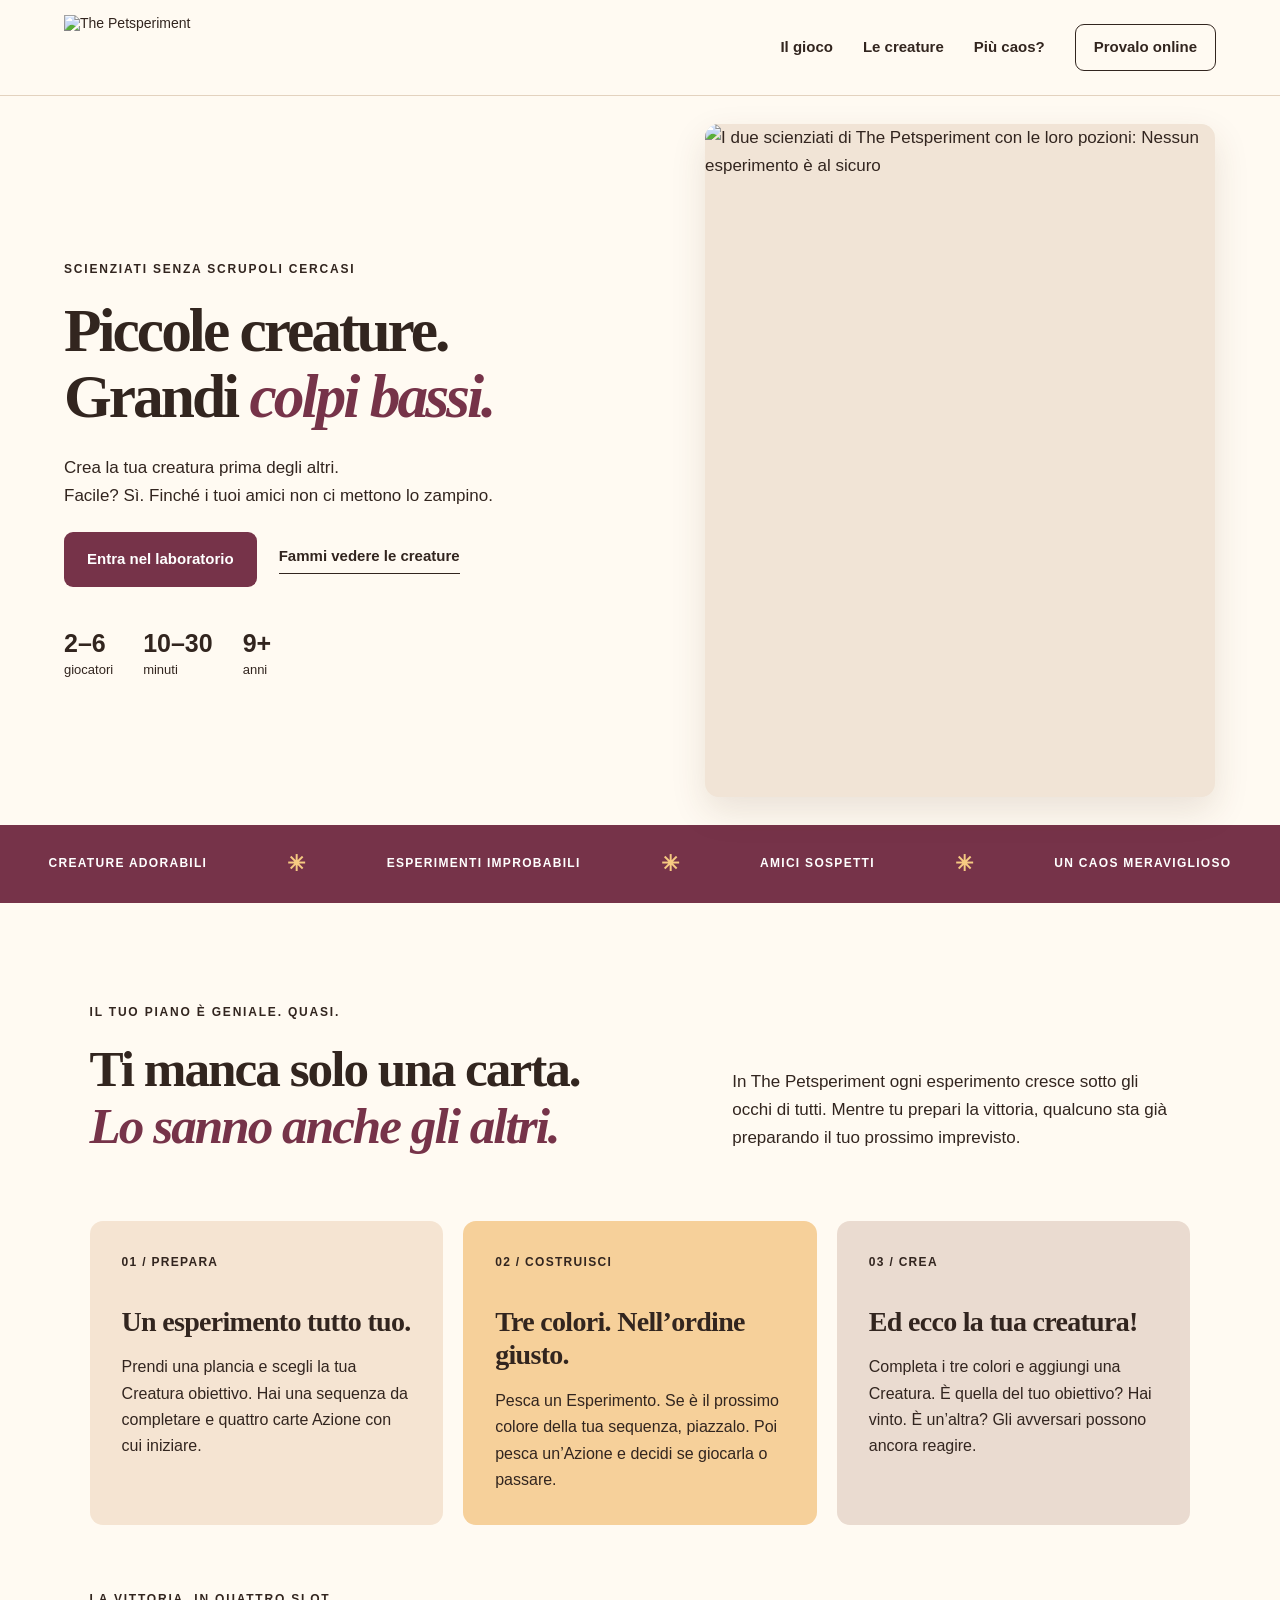
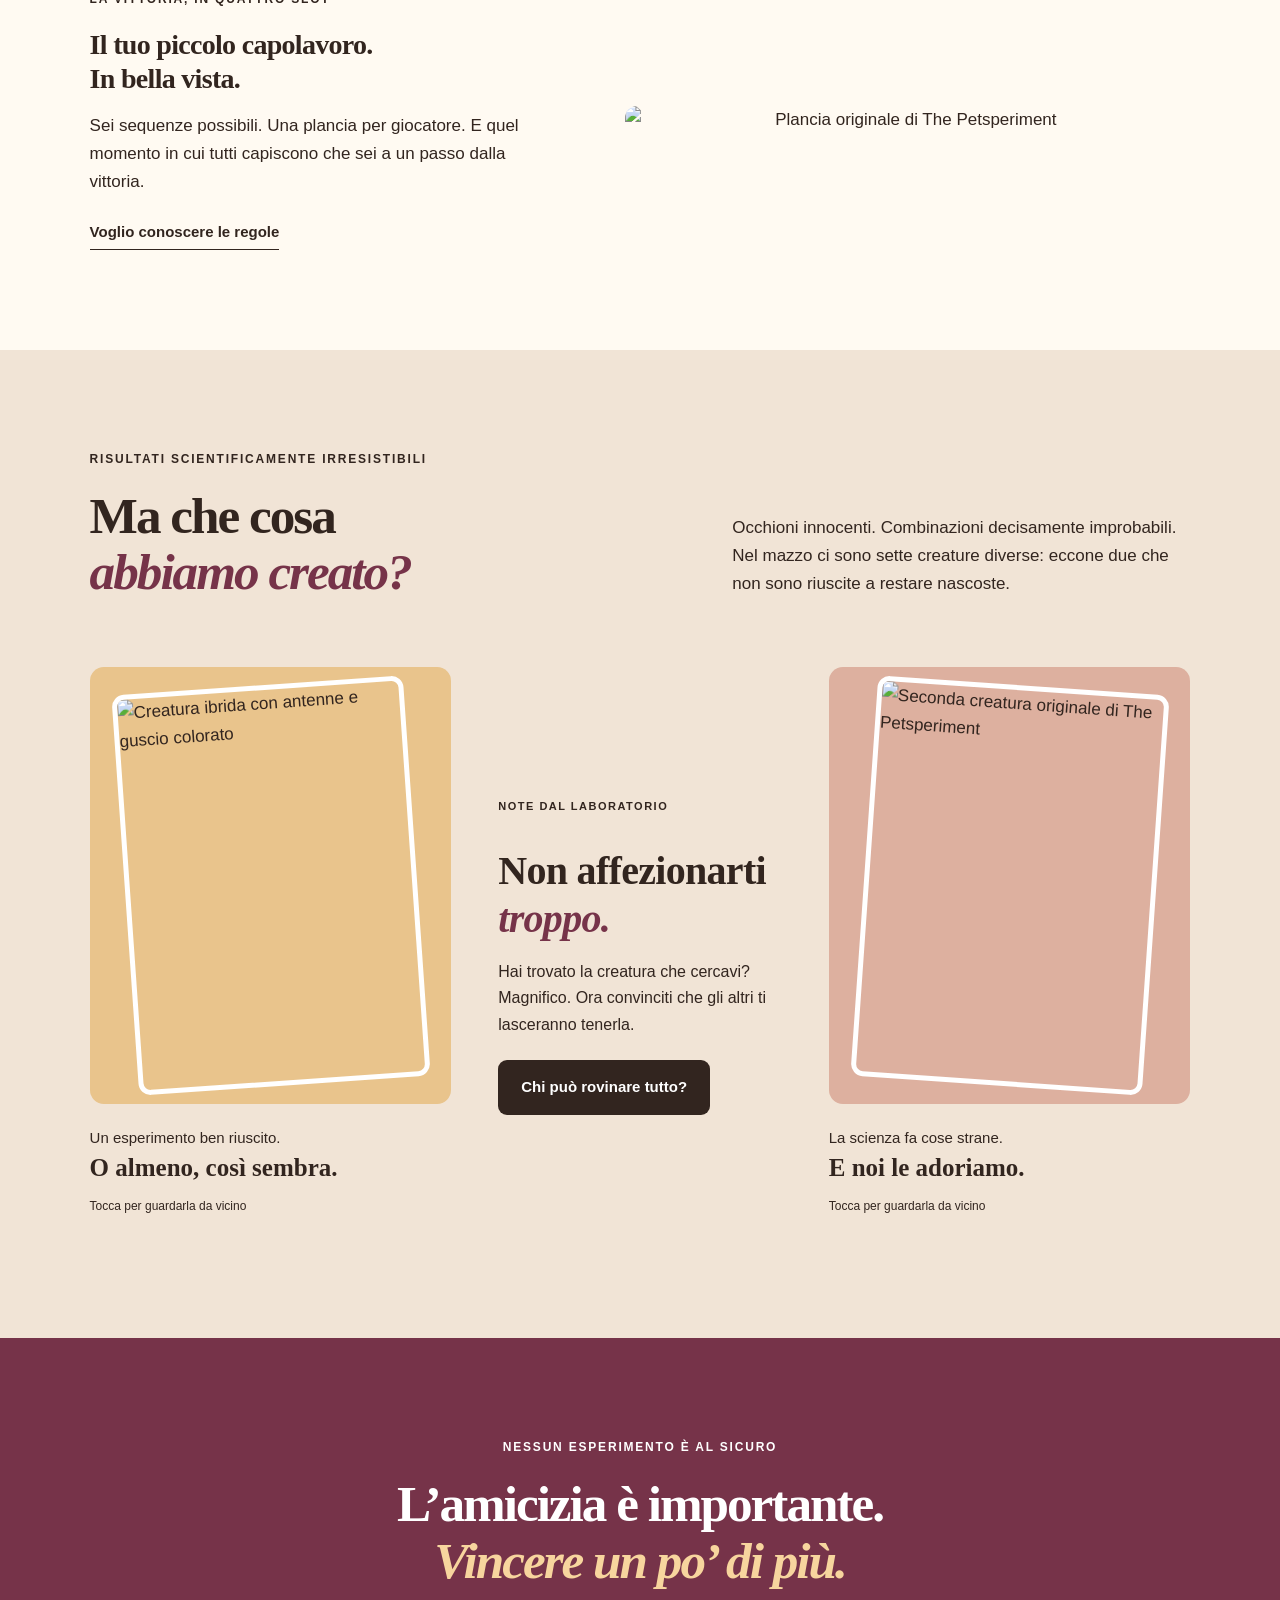
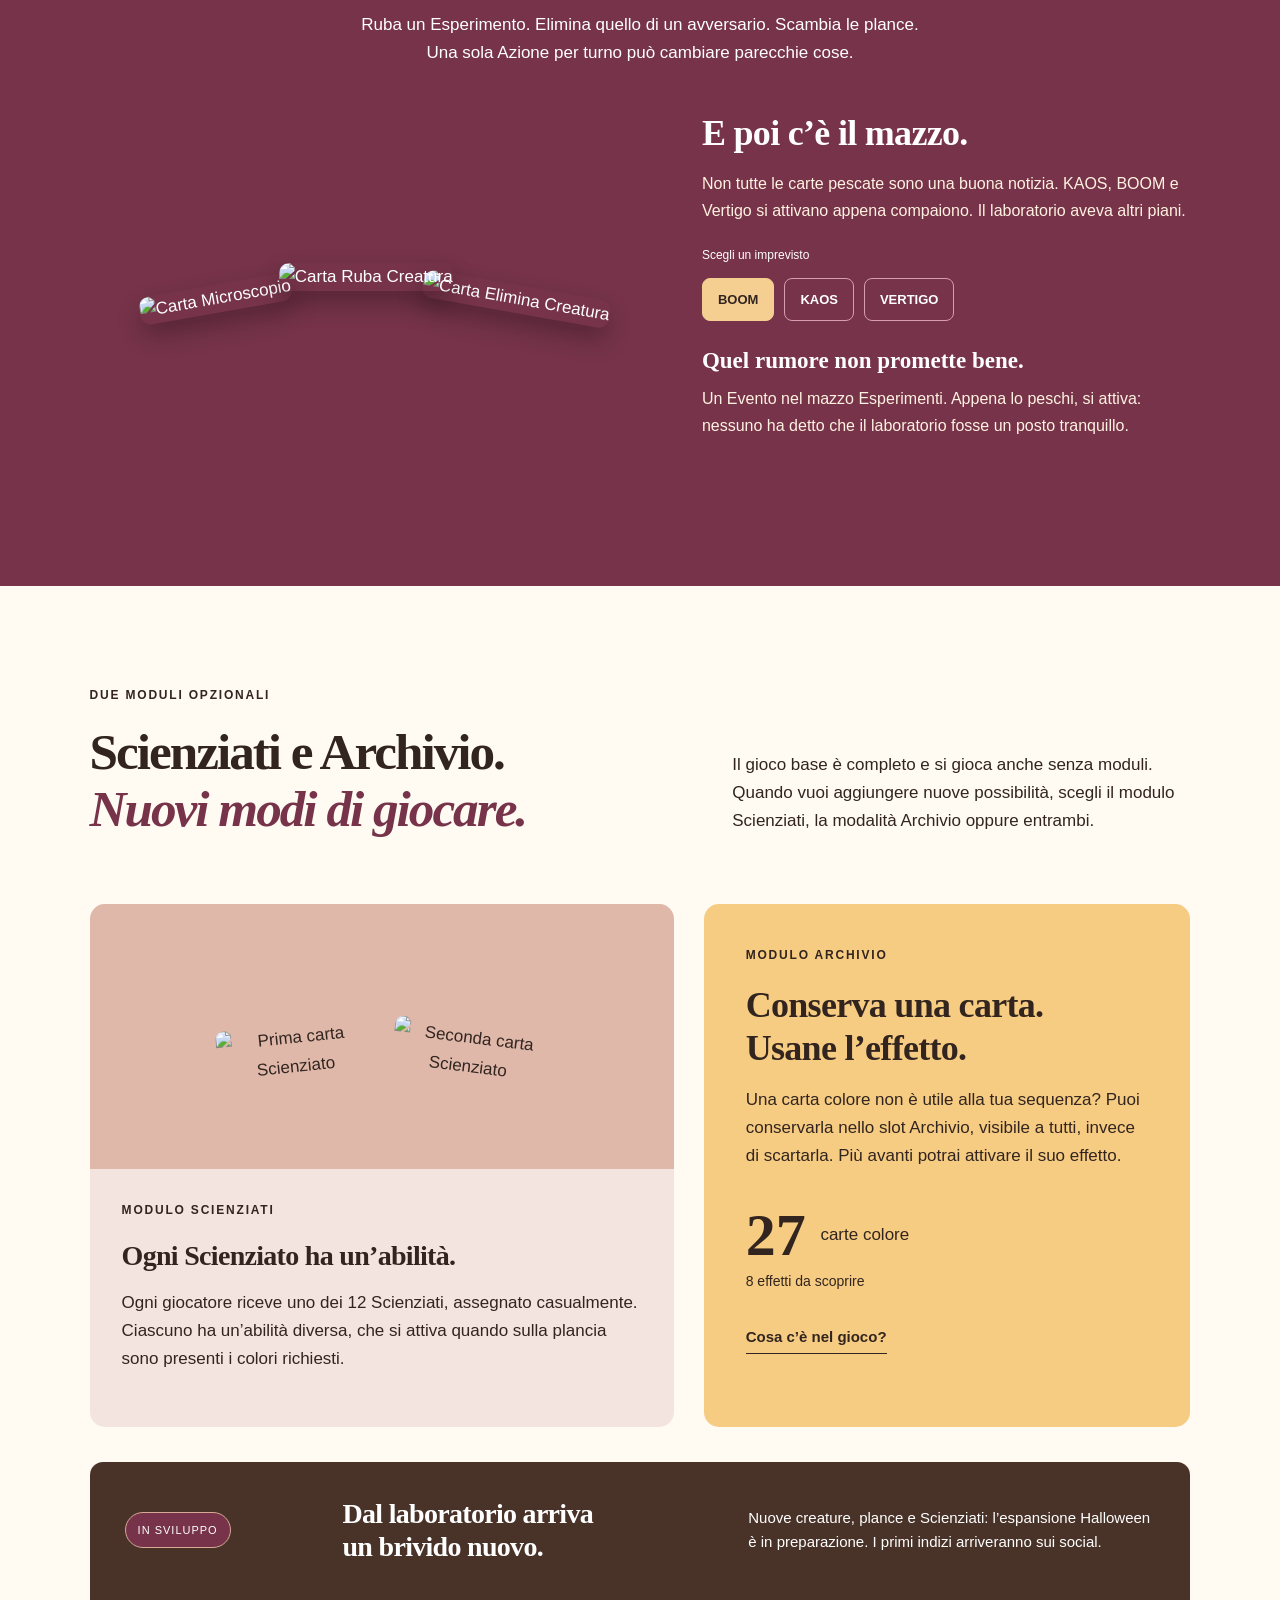
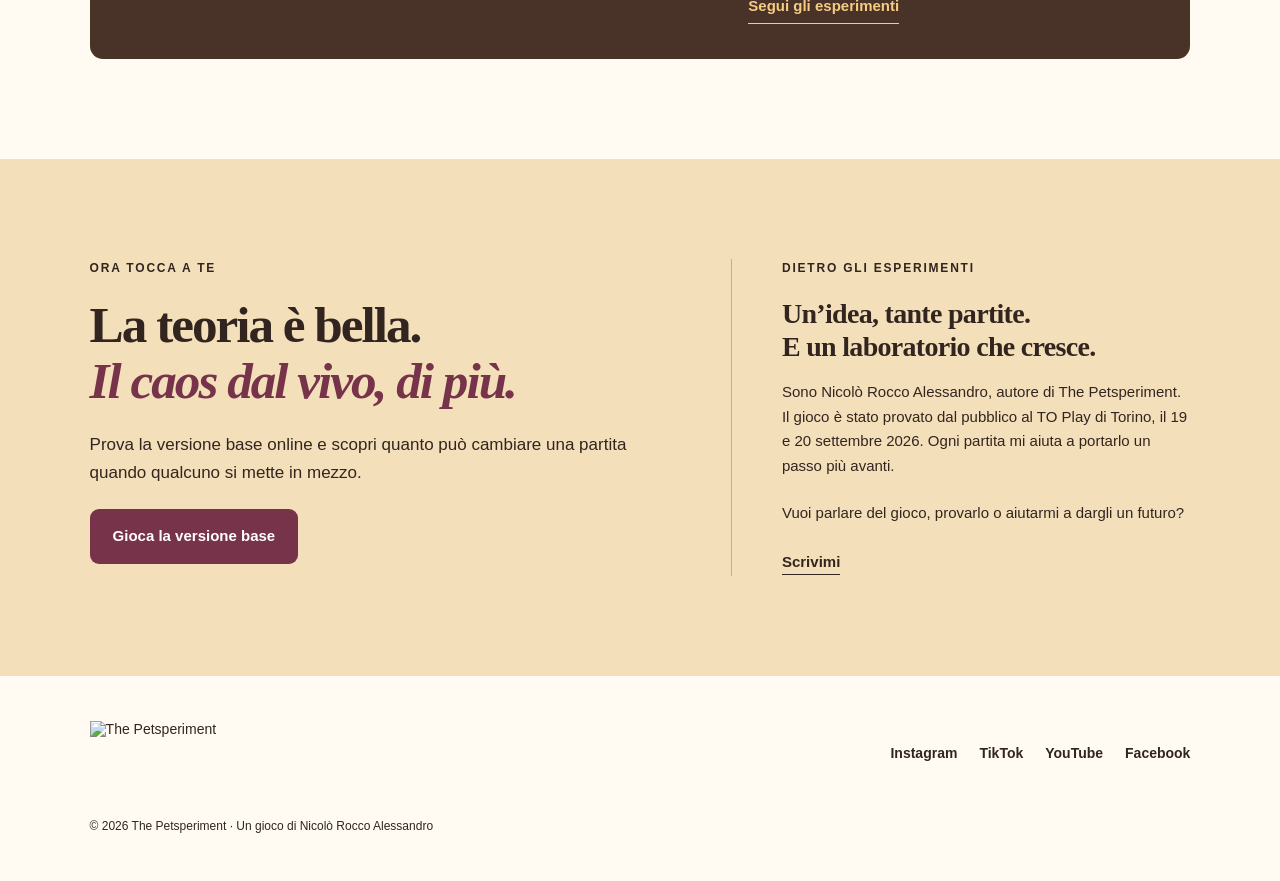
==== commit ba858685: "Add files via upload" ====
--- a/index.html
+++ b/index.html
@@ -1,78 +1,14 @@
-<!doctype html>
-<html lang="it"><head><meta charset="utf-8"><meta name="viewport" content="width=device-width,initial-scale=1,viewport-fit=cover"><meta name="theme-color" content="#10271c"><meta name="description" content="Sei uno scienziato: completa la tua sequenza ed evoca la tua creatura prima degli altri — mentre tutti cercano di fermarti. Facile da imparare, veloce da giocare, per famiglie e amici dai 9 anni in su."><title>The PetSperiment — Gioco di carte competitivo</title><link rel="icon" href="assets/favicon.png"><link rel="preconnect" href="https://fonts.googleapis.com"><link rel="preconnect" href="https://fonts.gstatic.com" crossorigin><link href="https://fonts.googleapis.com/css2?family=Cinzel:wght@600;700;900&display=swap" rel="stylesheet"><style>
-:root{--deep:#10271c;--green:#1f6c46;--paper:#efe1bd;--ink:#191a17;--gold:#b58b47;--red:#a53f39;--yellow:#d7ab34;--blue:#3e77a8;--violet:#6a4e8e;--orange:#d36c27;--line:rgba(20,35,26,.16);--max:1200px}*{box-sizing:border-box}html{scroll-behavior:smooth}body{margin:0;overflow-x:hidden;color:var(--ink);background:var(--paper);font-family:Georgia,"Times New Roman",serif}a{color:inherit;text-decoration:none}.wrap{width:min(var(--max),calc(100% - 34px));margin:auto}.topbar{position:fixed;z-index:50;top:0;left:0;right:0;border-bottom:1px solid rgba(255,255,255,.12);background:rgba(7,11,8,.72);backdrop-filter:blur(14px)}.nav{min-height:68px;display:flex;align-items:center;justify-content:space-between;gap:24px;color:#fff}.brand{font:900 22px/1 "Cinzel",Georgia,serif;letter-spacing:.02em;text-transform:uppercase}.brand span{color:#8fc9a8}.links{display:flex;gap:20px;align-items:center;font:800 11px/1 Arial,sans-serif;text-transform:uppercase;letter-spacing:.11em}.links a{opacity:.76}.links a:hover{opacity:1}.nav-cta{padding:10px 14px;border:1px solid rgba(255,255,255,.24);border-radius:999px;background:#1b6542}.nav-cta.toplay{background:#d36c27;border-color:#d36c27;margin-right:6px}.hero{min-height:94svh;position:relative;display:grid;align-items:end;color:#fff;background:#0b0f0c;overflow:hidden}.hero:before{content:"";position:absolute;inset:0;background:linear-gradient(90deg,rgba(4,8,5,.95) 0%,rgba(4,8,5,.74) 36%,rgba(4,8,5,.25) 72%,rgba(4,8,5,.52) 100%),linear-gradient(180deg,rgba(0,0,0,.02),rgba(0,0,0,.55)),url("assets/hero.webp") center/cover no-repeat}.hero-copy{position:relative;z-index:2;padding:130px 0 70px;max-width:760px}.eyebrow{display:flex;align-items:center;gap:10px;margin-bottom:16px;color:#c7dfd0;font:800 12px/1 Arial,sans-serif;text-transform:uppercase;letter-spacing:.17em}.eyebrow:before{content:"";width:34px;height:2px;background:#6fa683}h1,h2,h3,p{margin-top:0}h1{margin-bottom:22px;font-family:"Cinzel",Georgia,serif;font-size:clamp(60px,10vw,120px);line-height:.9;letter-spacing:.01em;text-transform:uppercase}.hero .tagline{max-width:690px;font-size:clamp(19px,2.1vw,25px);line-height:1.5;color:#f4eee4}.actions{display:flex;flex-wrap:wrap;gap:12px;margin-top:26px}.btn{min-height:50px;padding:0 20px;display:inline-flex;align-items:center;justify-content:center;border-radius:999px;border:1px solid rgba(255,255,255,.32);font:800 12px/1 Arial,sans-serif;text-transform:uppercase;letter-spacing:.09em;color:#fff}.btn.primary{background:#1a6944;border-color:#1a6944}.btn.light{background:#f4ead5;color:#162018;border-color:#f4ead5}.quick{position:relative;z-index:3;margin-top:-34px}.quick-grid{display:grid;grid-template-columns:repeat(4,1fr);gap:1px;background:#cdb987;border:1px solid #cdb987;box-shadow:0 18px 45px rgba(32,25,14,.18)}.stat{padding:22px 24px;background:#f7eed9}.stat b{display:block;font:900 26px/1 Arial,sans-serif;color:#173e2c;margin-bottom:5px}.stat span{font:700 11px/1.3 Arial,sans-serif;text-transform:uppercase;letter-spacing:.09em;color:#716957}.section{padding:82px 0}.paper{background:linear-gradient(rgba(255,255,255,.28),rgba(255,255,255,.08)),repeating-linear-gradient(0deg,rgba(71,53,27,.024) 0 1px,transparent 1px 4px),var(--paper)}.dark{color:#fff;background:radial-gradient(circle at 80% 15%,rgba(41,113,74,.2),transparent 30rem),#0d1510}.section-head{display:grid;grid-template-columns:.9fr 1.1fr;gap:50px;align-items:end;margin-bottom:34px}.kicker{font:800 12px/1 Arial,sans-serif;text-transform:uppercase;letter-spacing:.16em;color:var(--green)}.dark .kicker{color:#8fbea0}h2{margin:8px 0 0;font-size:clamp(38px,5vw,70px);line-height:.96;letter-spacing:-.045em}.lead{margin:0;font-size:19px;line-height:1.65;color:#4f4a40}.dark .lead{color:#c6d0c9}.panel{border:1px solid rgba(20,35,26,.15);background:rgba(255,250,237,.66);box-shadow:0 16px 40px rgba(53,38,17,.07)}.pad{padding:26px}.quote{margin:0;padding:28px;border-left:5px solid var(--green);background:#f7eed8;font-size:24px;line-height:1.5}.objective-grid{display:grid;grid-template-columns:1.1fr .9fr;gap:18px}.slot-row{display:grid;grid-template-columns:repeat(4,1fr);gap:10px;margin-top:18px}.slot{min-height:94px;border:1px solid rgba(0,0,0,.12);display:grid;place-items:center;font:900 14px/1 Arial,sans-serif;text-transform:uppercase;letter-spacing:.08em;background:#fff7e5}.slot.r{border-top:8px solid var(--red)}.slot.y{border-top:8px solid var(--yellow)}.slot.b{border-top:8px solid var(--blue)}.slot.c{border-top:8px solid var(--green)}.note{padding:18px;background:#173d2b;color:#fff;line-height:1.55}.note strong{color:#cce6d5}.steps{display:grid;grid-template-columns:repeat(4,1fr);gap:1px;background:#354039;border:1px solid #354039}.step{padding:24px;background:#152019;min-height:210px}.step small{display:block;margin-bottom:14px;color:#88b798;font:900 11px/1 Arial,sans-serif;text-transform:uppercase;letter-spacing:.12em}.step h3{font-size:25px;margin-bottom:8px}.step p{margin:0;color:#c6cec8;line-height:1.55}.tables{display:grid;gap:20px}.table-wrap{overflow:auto;border:1px solid var(--line);background:#f9f0dc}table{width:100%;border-collapse:collapse;min-width:700px}th,td{padding:12px 14px;border-bottom:1px solid rgba(22,35,26,.12);text-align:left;vertical-align:top}th{background:#173d2b;color:#fff;font:800 12px/1.2 Arial,sans-serif;text-transform:uppercase;letter-spacing:.06em}td{line-height:1.45}tr:last-child td{border-bottom:0}.card-grid{display:grid;grid-template-columns:repeat(3,1fr);gap:16px}.rule-card{padding:22px;border:1px solid var(--line);background:#f8efd9}.rule-card h3{margin-bottom:8px;font-size:24px}.rule-card p{margin:0;line-height:1.6;color:#5c574c}.badge{display:inline-block;margin-bottom:12px;padding:7px 10px;border-radius:999px;font:800 10px/1 Arial,sans-serif;text-transform:uppercase;letter-spacing:.09em;color:#fff;background:#235f41}.badge.violet{background:var(--violet)}.badge.orange{background:var(--orange)}.event-grid{display:grid;grid-template-columns:repeat(3,1fr);gap:16px}.event{padding:24px;border:2px solid #3b2b20;background:#17120e;color:#fff;box-shadow:inset 0 0 0 5px var(--orange)}.event h3{font-size:30px;margin-bottom:10px;color:#ffd3a5}.event p{margin:0;color:#ede6dd;line-height:1.6}.advanced{display:grid;grid-template-columns:1fr 1fr;gap:18px}.mod{padding:26px;border:1px solid rgba(255,255,255,.12);background:#152019}.mod h3{font-size:30px;margin-bottom:10px}.mod p{color:#c5cec7;line-height:1.6}.mod ul{padding-left:20px;color:#d4ddd6;line-height:1.6}.halloween{border:1px solid #5b2b17;background:linear-gradient(135deg,#1b100b,#26140b);color:#fff}.halloween .pad{padding:30px}.halloween h3{font-size:34px;color:#ffb066}.halloween p,.halloween li{color:#eee3d8;line-height:1.6}.cta{padding:70px 0;background:linear-gradient(135deg,#0d2a1d,#173d2b 58%,#0d2419);color:#fff}.cta-grid{display:grid;grid-template-columns:1fr .8fr;gap:42px;align-items:center}.cta h2{margin-top:0}.cta p{color:#dbe7df;font-size:18px;line-height:1.6}.social-cta{padding:60px 0;background:linear-gradient(135deg,#173d2b,#0d2a1d 60%,#0d1a12);color:#fff;text-align:center;position:relative;overflow:hidden}.social-cta:before{content:"";position:absolute;inset:0;background:radial-gradient(circle at 20% 20%,rgba(213,171,52,.12),transparent 40%),radial-gradient(circle at 80% 80%,rgba(211,108,39,.12),transparent 40%)}.social-cta-inner{position:relative;z-index:1}.social-cta h2{font-size:clamp(30px,4.5vw,46px);margin-bottom:10px}.social-cta p{max-width:560px;margin:0 auto 30px;font-size:18px;line-height:1.6;color:#dbe7df}.social-row{display:flex;justify-content:center;gap:16px;flex-wrap:wrap}.social-btn{display:inline-flex;align-items:center;gap:10px;padding:14px 22px;border-radius:999px;font:800 13px/1 Arial,sans-serif;text-transform:uppercase;letter-spacing:.06em;color:#fff;transition:transform .18s ease,box-shadow .18s ease;box-shadow:0 6px 18px rgba(0,0,0,.25)}.social-btn:hover{transform:translateY(-3px) scale(1.03);box-shadow:0 10px 26px rgba(0,0,0,.35)}.social-btn svg{width:22px;height:22px;flex-shrink:0}.social-btn.ig{background:linear-gradient(45deg,#f58529,#dd2a7b,#8134af,#515bd4)}.social-btn.tiktok{background:#000}.social-btn.yt{background:#ff0000}.social-btn.fb{background:#1877f2}.social-hint{margin-top:26px;font-size:13px;color:#9bc8aa;letter-spacing:.03em}.mini-social{display:flex;justify-content:center;gap:18px;padding:14px 0 0;flex-wrap:wrap}.mini-social a{display:inline-flex;align-items:center;gap:6px;font:800 11px/1 Arial,sans-serif;text-transform:uppercase;letter-spacing:.06em;color:#5c574c;opacity:.8}.mini-social a:hover{opacity:1}.mini-social svg{width:16px;height:16px}.contact-list{display:grid;gap:10px}.contact-list a,.contact-list div{padding:15px 17px;border:1px solid rgba(255,255,255,.15);background:rgba(255,255,255,.04);font-family:Arial,sans-serif;overflow-wrap:anywhere}footer{padding:20px 0;background:#070a08;color:#9da59f;font:12px Arial,sans-serif}footer .wrap{display:flex;justify-content:space-between;gap:15px;flex-wrap:wrap}@media(max-width:980px){.links{display:none}.quick-grid{grid-template-columns:1fr 1fr}.section-head,.objective-grid,.advanced,.cta-grid{grid-template-columns:1fr}.steps{grid-template-columns:1fr 1fr}.card-grid,.event-grid{grid-template-columns:1fr 1fr}}@media(max-width:620px){.wrap{width:min(var(--max),calc(100% - 22px))}.hero{min-height:780px}.hero:before{background:linear-gradient(180deg,rgba(5,9,6,.22),rgba(5,9,6,.40) 38%,rgba(5,9,6,.93) 72%,rgba(5,9,6,.98)),url("assets/hero.webp") 58% center/cover no-repeat}.hero-copy{padding:100px 0 42px}h1{font-size:54px;line-height:.87}.actions{display:grid}.btn{width:100%}.quick{margin-top:0}.quick-grid{grid-template-columns:1fr 1fr}.section{padding:58px 0}.section-head{gap:20px;margin-bottom:26px}h2{font-size:42px}.steps,.card-grid,.event-grid{grid-template-columns:1fr}.slot-row{grid-template-columns:1fr 1fr}.hero.hero-clean{height:calc(100vw*0.3636 + 64px);background-size:100% auto;background-position:center bottom;background-repeat:no-repeat;background-color:#0b0f0c;padding-top:64px;background-origin:content-box}}
-
-/* Halloween: leggibilità tabelle chiare */
-.halloween .table-wrap,
-.halloween .table-wrap table,
-.halloween .table-wrap tbody,
-.halloween .table-wrap td {
-  color:#171a17;
-}
-.halloween .table-wrap td {
-  background:#f8efd9;
-}
-.halloween .table-wrap tr:nth-child(even) td {
-  background:#f2e5c8;
-}
-
-
-.media-grid{display:grid;grid-template-columns:repeat(4,minmax(0,1fr));gap:16px}.media-card,.board-item{margin:0;border:1px solid rgba(23,61,43,.16);background:#f9f0dc;box-shadow:0 12px 28px rgba(45,31,14,.08);overflow:hidden}.media-card button,.board-item button{display:block;width:100%;padding:0;border:0;background:transparent;cursor:zoom-in}.media-card img,.board-item img{width:100%;height:auto}.media-card figcaption,.board-item figcaption{padding:10px 12px;font:800 11px/1.35 Arial,sans-serif;text-transform:uppercase;letter-spacing:.07em;color:#4d554d}.back-grid{display:grid;grid-template-columns:repeat(4,minmax(0,1fr));gap:16px;margin-bottom:34px}.board-grid{display:grid;grid-template-columns:repeat(2,minmax(0,1fr));gap:18px}.gallery-note{margin:0 0 22px;color:#5b564c;line-height:1.6}.lightbox{position:fixed;z-index:1000;inset:0;display:none;align-items:center;justify-content:center;padding:24px;background:rgba(4,6,5,.94)}.lightbox.open{display:flex}.lightbox img{max-width:94vw;max-height:92vh;width:auto;height:auto}.lightbox-close{position:fixed;right:18px;top:18px;width:46px;height:46px;border-radius:50%;border:1px solid rgba(255,255,255,.3);background:#142019;color:#fff;font:900 26px/1 Arial,sans-serif;cursor:pointer}@media(max-width:980px){.media-grid{grid-template-columns:repeat(3,1fr)}}@media(max-width:720px){.media-grid{grid-template-columns:repeat(2,1fr)}.back-grid,.board-grid{grid-template-columns:1fr 1fr}}@media(max-width:460px){.back-grid{grid-template-columns:1fr 1fr}.board-grid{grid-template-columns:1fr}.media-grid{gap:10px}}
-
-.gallery-group{margin-bottom:38px}.gallery-group-title{font-size:30px;margin:28px 0 12px}.purple-title{color:#5d3a7e}.compact-components{padding:34px 0}.compact-components-inner{display:flex;align-items:center;justify-content:space-between;gap:24px;padding:24px 26px;border:1px solid rgba(23,61,43,.15);background:rgba(255,250,237,.62)}.compact-components-inner h3{margin:5px 0 5px;font-size:25px}.compact-components-inner p{margin:0;color:#655f53}.summary-open{flex:0 0 auto;border:0;border-radius:999px;background:#173d2b;color:white;padding:14px 18px;font:800 11px/1 Arial,sans-serif;text-transform:uppercase;letter-spacing:.08em;cursor:pointer}.summary-modal{position:fixed;z-index:1100;inset:0;display:none;align-items:center;justify-content:center;padding:22px;background:rgba(4,6,5,.86)}.summary-modal.open{display:flex}.summary-dialog{position:relative;width:min(920px,96vw);max-height:90vh;overflow:auto;background:#f4e7c8;color:#171a17;border:1px solid #b89457;box-shadow:0 25px 80px rgba(0,0,0,.45)}.summary-dialog-inner{padding:28px}.summary-dialog h2{font-size:38px;margin:4px 0 18px}.summary-dialog h3{margin:24px 0 10px}.summary-close{position:sticky;float:right;top:12px;right:12px;width:42px;height:42px;border-radius:50%;border:1px solid rgba(0,0,0,.18);background:#173d2b;color:#fff;font:900 24px/1 Arial,sans-serif;cursor:pointer;z-index:2}.summary-dialog .table-wrap{margin-top:12px}.summary-mini{margin-top:16px;padding:16px;background:#173d2b;color:#fff;line-height:1.6}@media(max-width:720px){.compact-components-inner{align-items:flex-start;flex-direction:column}.summary-open{width:100%}.summary-dialog-inner{padding:20px}.summary-dialog h2{font-size:31px}}
-
-.sr-only{position:absolute!important;width:1px!important;height:1px!important;padding:0!important;margin:-1px!important;overflow:hidden!important;clip:rect(0,0,0,0)!important;white-space:nowrap!important;border:0!important}
-.hero.hero-clean{min-height:0;display:block;background-color:#0b0f0c;background-image:url("assets/hero.webp");background-repeat:no-repeat;background-position:center bottom;background-size:100% auto;background-origin:content-box;padding-top:68px;height:calc(100vw*0.3636 + 68px)}
-.hero.hero-clean:before{display:none}
-.business-card-section{
-  padding:58px 0;
-  background:#0b0f0c;
-}
-.business-card-section img{
-  width:100%;
-  border:1px solid rgba(255,255,255,.14);
-  box-shadow:0 20px 55px rgba(0,0,0,.34);
-}
-@media(max-width:620px){
-
-  .business-card-section{padding:34px 0}
-}
-
-
-.menu-toggle{display:none;width:46px;height:42px;border:0;background:transparent;padding:8px;cursor:pointer}.menu-toggle span{display:block;height:3px;margin:5px 0;border-radius:3px;background:#fff}.mobile-menu{display:none}.progress-badge{display:inline-block;margin:0 0 14px;padding:8px 13px;border-radius:999px;background:#ff9d20;color:#1b100b;font:900 11px/1 Arial,sans-serif;letter-spacing:.12em}.scientist-grid{display:grid;grid-template-columns:repeat(3,minmax(0,1fr));gap:18px}.scientist-card{overflow:hidden;border:1px solid rgba(23,61,43,.16);background:#f8efd9;box-shadow:0 12px 28px rgba(45,31,14,.08)}.scientist-img{display:block;width:100%;padding:0;border:0;background:transparent;cursor:zoom-in}.scientist-img img{display:block;width:100%;height:auto}.scientist-copy{padding:18px}.scientist-top{display:flex;gap:10px;align-items:flex-start;justify-content:space-between;flex-wrap:wrap}.scientist-top h3{margin:0;font-size:25px}.req{display:inline-block;padding:7px 9px;border-radius:999px;background:#173d2b;color:#fff;font:800 10px/1 Arial,sans-serif;text-transform:uppercase;letter-spacing:.05em}.scientist-copy p{margin:12px 0 0;line-height:1.55;color:#4e493f}
-@media(max-width:980px){.menu-toggle{display:block}.mobile-menu{position:absolute;top:68px;left:0;right:0;padding:10px 17px 18px;background:rgba(7,11,8,.98);border-top:1px solid rgba(255,255,255,.1);box-shadow:0 18px 35px rgba(0,0,0,.35)}.mobile-menu.open{display:grid}.mobile-menu a{padding:14px 4px;border-bottom:1px solid rgba(255,255,255,.1);color:#fff;font:800 12px/1 Arial,sans-serif;text-transform:uppercase;letter-spacing:.08em}.mobile-menu a:last-child{border-bottom:0}.mobile-menu b{float:right;color:#ffad43;font-size:9px}.scientist-grid{grid-template-columns:repeat(2,1fr)}}
-@media(max-width:620px){.hero.hero-clean{aspect-ratio:auto;height:calc(100vw*0.3636 + 64px);background-size:100% auto;background-position:center bottom;background-repeat:no-repeat;background-color:#0b0f0c;padding-top:64px;background-origin:content-box}.board-grid{display:flex;overflow-x:auto;gap:12px;scroll-snap-type:x mandatory;padding:0 8vw 14px 0;scrollbar-width:none}.board-grid::-webkit-scrollbar{display:none}.board-item{flex:0 0 88%;scroll-snap-align:center}.scientist-grid{grid-template-columns:1fr}.scientist-card{display:grid;grid-template-columns:42% 58%}.scientist-copy{padding:14px}.scientist-top h3{font-size:22px}.req{font-size:9px}.scientist-copy p{font-size:14px}.progress-badge{position:relative;z-index:2}}
-
-</style></head><body>
-<header class="topbar"><div class="wrap nav"><a class="brand" href="#top">The <span>PetSperiment</span></a><nav class="links"><a href="#identita">Il gioco</a><a href="#regole">Regole</a><a href="#azioni">Carte</a><a href="#plance">Plance</a><a href="#galleria-carte">Galleria</a><a href="#moduli">Moduli</a><a href="#halloween">Halloween</a><a class="nav-cta toplay" href="#toplay">TO Play</a><a class="nav-cta" href="https://thepetsperiment.rokkonick.workers.dev">Gioca online</a><a href="index-en.html" style="opacity:.6;font-size:10px;margin-left:4px" title="English version">EN</a></nav><button class="menu-toggle" id="menuToggle" type="button" aria-label="Apri menu" aria-expanded="false"><span></span><span></span><span></span></button></div><div class="mobile-menu" id="mobileMenu"><a href="#identita">Il gioco</a><a href="#regole">Regole</a><a href="#azioni">Carte</a><a href="#plance">Plance</a><a href="#galleria-carte">Galleria</a><a href="#scienziati">Scienziati</a><a href="#moduli">Moduli</a><a href="#halloween">Halloween</a><a href="#toplay">TO Play</a><a href="#social">Social</a><a href="https://thepetsperiment.rokkonick.workers.dev">Gioca online</a><a href="index-en.html">🇬🇧 English</a></div></header>
-<section class="hero hero-clean" id="top" aria-label="The PetSperiment"><h1 class="sr-only">The PetSperiment</h1></section>
-<div class="wrap quick" id="identita"><div class="quick-grid"><div class="stat"><b>2–4</b><span>giocatori<br>fino a 6 nella versione fisica</span></div><div class="stat"><b>10–30</b><span>minuti</span></div><div class="stat"><b>9+</b><span>età</span></div><div class="stat"><b>Base</b><span>+ moduli avanzati opzionali</span></div></div><div class="mini-social"><a href="https://www.instagram.com/thepetsperiment/" target="_blank" rel="noopener"><svg viewBox="0 0 24 24" fill="currentColor"><path d="M12 2.16c3.2 0 3.58.01 4.85.07 1.17.05 1.8.24 2.22.41.56.21.96.47 1.38.89.42.42.68.82.89 1.38.17.42.36 1.05.41 2.22.06 1.27.07 1.65.07 4.85s-.01 3.58-.07 4.85c-.05 1.17-.24 1.8-.41 2.22-.21.56-.47.96-.89 1.38-.42.42-.82.68-1.38.89-.42.17-1.05.36-2.22.41-1.27.06-1.65.07-4.85.07s-3.58-.01-4.85-.07c-1.17-.05-1.8-.24-2.22-.41-.56-.21-.96-.47-1.38-.89-.42-.42-.68-.82-.89-1.38-.17-.42-.36-1.05-.41-2.22-.06-1.27-.07-1.65-.07-4.85s.01-3.58.07-4.85c.05-1.17.24-1.8.41-2.22.21-.56.47-.96.89-1.38.42-.42.82-.68 1.38-.89.42-.17 1.05-.36 2.22-.41 1.27-.06 1.65-.07 4.85-.07M12 0C8.74 0 8.33.01 7.05.07 5.78.13 4.9.33 4.14.63c-.79.31-1.46.72-2.13 1.38C1.35 2.68.94 3.35.63 4.14.33 4.9.13 5.78.07 7.05.01 8.33 0 8.74 0 12s.01 3.67.07 4.95c.06 1.27.26 2.15.56 2.91.31.79.72 1.46 1.38 2.13.67.66 1.34 1.07 2.13 1.38.76.3 1.64.5 2.91.56C8.33 23.99 8.74 24 12 24s3.67-.01 4.95-.07c1.27-.06 2.15-.26 2.91-.56.79-.31 1.46-.72 2.13-1.38.66-.67 1.07-1.34 1.38-2.13.3-.76.5-1.64.56-2.91.06-1.28.07-1.69.07-4.95s-.01-3.67-.07-4.95c-.06-1.27-.26-2.15-.56-2.91a5.87 5.87 0 0 0-1.38-2.13A5.87 5.87 0 0 0 19.86.63c-.76-.3-1.64-.5-2.91-.56C15.67.01 15.26 0 12 0zm0 5.84A6.16 6.16 0 1 0 18.16 12 6.16 6.16 0 0 0 12 5.84zm0 10.16A4 4 0 1 1 16 12a4 4 0 0 1-4 4zm6.41-10.4a1.44 1.44 0 1 1-1.44-1.44 1.44 1.44 0 0 1 1.44 1.44z"/></svg>Instagram</a><a href="https://www.tiktok.com/@thepetsperiment" target="_blank" rel="noopener"><svg viewBox="0 0 24 24" fill="currentColor"><path d="M16.6 5.82c-1.01-.87-1.6-2.14-1.6-3.52h-3.4v13.62a2.59 2.59 0 1 1-2.6-2.6c.19 0 .38.02.56.05V9.98a6.19 6.19 0 0 0-.56-.02A6.06 6.06 0 1 0 15.02 16V9.4a8.5 8.5 0 0 0 4.6 1.35V7.35a4.85 4.85 0 0 1-3.02-1.53z"/></svg>TikTok</a><a href="https://www.youtube.com/@ThePetsperiment" target="_blank" rel="noopener"><svg viewBox="0 0 24 24" fill="currentColor"><path d="M23.5 6.19a3.02 3.02 0 0 0-2.12-2.14C19.5 3.5 12 3.5 12 3.5s-7.5 0-9.38.55A3.02 3.02 0 0 0 .5 6.19 31.6 31.6 0 0 0 0 12a31.6 31.6 0 0 0 .5 5.81 3.02 3.02 0 0 0 2.12 2.14C4.5 20.5 12 20.5 12 20.5s7.5 0 9.38-.55a3.02 3.02 0 0 0 2.12-2.14A31.6 31.6 0 0 0 24 12a31.6 31.6 0 0 0-.5-5.81zM9.6 15.6V8.4l6.4 3.6z"/></svg>YouTube</a><a href="https://www.facebook.com/thepetsperiment" target="_blank" rel="noopener"><svg viewBox="0 0 24 24" fill="currentColor"><path d="M22 12a10 10 0 1 0-11.56 9.88v-6.99H7.9V12h2.54V9.8c0-2.5 1.49-3.89 3.78-3.89 1.1 0 2.24.2 2.24.2v2.46h-1.26c-1.24 0-1.63.77-1.63 1.56V12h2.78l-.44 2.89h-2.34v6.99A10 10 0 0 0 22 12z"/></svg>Facebook</a></div></div>
-<main>
-<section class="section paper"><div class="wrap"><div class="section-head"><div><div class="kicker">Identità del gioco</div><h2>Semplice da imparare. Difficile da mollare.</h2></div><p class="lead">Sei uno scienziato: completa la tua sequenza ed evoca la tua creatura prima degli altri. Ma la tua plancia è sotto gli occhi di tutti — e ognuno farà di tutto per fermarti. Si impara in un minuto, una partita vola in venti.<br><br><span style="opacity:.7;font-size:.82em">Per chi conosce il genere: un filler di carte take-that ad alta interazione, con moduli avanzati opzionali.</span></p></div><blockquote class="quote">Ogni giocatore è uno scienziato che deve completare la propria sequenza ed evocare la sua creatura. La plancia è sempre visibile a tutti: tutti sanno quando stai per vincere e quindi quando colpirti.</blockquote></div></section>
-<section class="section paper" id="regole"><div class="wrap"><div class="section-head"><div><div class="kicker">Obiettivo</div><h2>3 colori nella sequenza esatta + 1 Creatura.</h2></div><p class="lead">Il primo giocatore che riempie tutti e 4 gli slot della propria plancia vince. La creatura scelta a inizio partita può rendere la vittoria automatica.</p></div><div class="objective-grid"><div class="panel pad"><h3>La plancia</h3><p>Ogni plancia mostra una delle 6 permutazioni possibili di Rosso, Giallo e Blu, più lo slot Creatura.</p><div class="slot-row"><div class="slot r">Rosso</div><div class="slot y">Giallo</div><div class="slot b">Blu</div><div class="slot c">Creatura</div></div></div><div class="note"><strong>Quando peschi una Creatura con i 3 colori già piazzati:</strong><br><br>Se è la Creatura obiettivo scelta a inizio partita, la vittoria è automatica.<br><br>Se è un'altra Creatura, vinci comunque ma può aprirsi la finestra di reazione con Ruba Creatura o Elimina Creatura.</div></div></div></section>
-<section class="section paper" id="plance"><div class="wrap"><div class="section-head"><div><div class="kicker">Le 6 plance</div><h2>Ogni giocatore ne usa una.</h2></div><p class="lead">Ogni plancia mostra una delle sei sequenze possibili di colori più lo slot Creatura.</p></div><div class="board-grid"><figure class="board-item"><button class="zoomable" data-full="assets/boards/plancia-1.webp" aria-label="Apri Plancia 1"><img src="assets/boards/plancia-1.webp" loading="lazy" alt="Plancia 1 di The PetSperiment"></button><figcaption>Plancia 1</figcaption></figure><figure class="board-item"><button class="zoomable" data-full="assets/boards/plancia-2.webp" aria-label="Apri Plancia 2"><img src="assets/boards/plancia-2.webp" loading="lazy" alt="Plancia 2 di The PetSperiment"></button><figcaption>Plancia 2</figcaption></figure><figure class="board-item"><button class="zoomable" data-full="assets/boards/plancia-3.webp" aria-label="Apri Plancia 3"><img src="assets/boards/plancia-3.webp" loading="lazy" alt="Plancia 3 di The PetSperiment"></button><figcaption>Plancia 3</figcaption></figure></div><p class="gallery-note" style="margin-top:14px">Ci sono 6 sequenze diverse in totale: le altre 3 le scoprirai giocando o seguendoci sui social.</p></div></section><section class="section dark"><div class="wrap"><div class="section-head"><div><div class="kicker">Preparazione e turno</div><h2>Come si gioca un turno</h2></div><p class="lead">Ogni giocatore prende una plancia, sceglie una Creatura obiettivo, i due mazzi vengono mescolati separatamente e ciascuno pesca 4 carte Azione. Inizia il giocatore con la faccia più da scienziato; in caso di parità, il più giovane.</p></div><div class="steps"><div class="step"><small>Setup</small><h3>Plancia + Creatura</h3><p>La sequenza colori è visibile a tutti. La Creatura obiettivo è la scelta personale iniziale.</p></div><div class="step"><small>Fase 1</small><h3>Pesca Esperimento</h3><p>Se è il colore del prossimo slot, lo piazzi; altrimenti va negli scarti.</p></div><div class="step"><small>Fase 2</small><h3>Pesca Azione</h3><p>Aggiungi una carta alla mano. Massimo 7 carte a fine turno.</p></div><div class="step"><small>Fase 3</small><h3>Gioca / Passa</h3><p>Giochi una sola Azione oppure passi.</p></div></div></div></section>
-<section class="section paper compact-components"><div class="wrap"><div class="compact-components-inner"><div><div class="kicker">Componenti</div><h3>Vuoi vedere quantità e composizione dei mazzi?</h3><p>Vuoi i numeri esatti di ogni mazzo? Guarda il riepilogo.</p></div><button class="summary-open" id="summaryOpen" type="button">Vedi riepilogo carte</button></div></div></section>
-<section class="section paper" id="azioni"><div class="wrap"><div class="section-head"><div><div class="kicker">Le carte</div><h2>Le carte del gioco</h2></div><p class="lead">Ogni carta è illustrata e riporta il proprio effetto. Le trovi tutte nella galleria qui sotto. Una sola carta Azione per turno, salvo le eccezioni previste dalle regole.</p></div><div class="card-grid"><article class="rule-card"><span class="badge">Azioni</span><p>Microscopio, Elimina/Ruba Esperimento, Salta Turno, Salta Pesca, Scambia, Pesca Esperimento. Il Microscopio è la più versatile: 4 usi più la difesa.</p></article><article class="rule-card"><span class="badge violet">Azioni fuori turno</span><p>Ruba Creatura ed Elimina Creatura si giocano fuori turno quando un avversario sta per vincere. Contromano inverte le fasi del tuo turno. Rarissime: dopo l'uso escono dal gioco.</p></article><article class="rule-card"><span class="badge orange">Carte Evento</span><h3>KAOS, BOOM, Vertigo</h3><p>Restano nel mazzo Esperimenti ma non si piazzano: si attivano appena pescate e ribaltano la partita.</p></article></div></div></section>
-<section class="section dark"><div class="wrap"><div class="section-head"><div><div class="kicker">Finestra di reazione</div><h2>Quando qualcuno sta per vincere, la partita può ancora cambiare.</h2></div><p class="lead">Se la Creatura pescata non è quella obiettivo, i giocatori successivi in ordine di turno possono usare Ruba o Elimina Creatura. È possibile una catena di reazioni. Chi è bersaglio di Salta Turno non può reagire.</p></div></div></section>
-<section class="section paper" id="galleria-carte"><div class="wrap"><div class="section-head"><div><div class="kicker">Carte reali del gioco</div><h2>Un assaggio delle carte.</h2></div><p class="lead">Esperimenti, Creature, Azioni viola fuori turno e Azioni normali — solo alcune, giusto per farti vedere lo stile. Il resto lo scoprirai giocando o seguendoci sui social.</p></div>
-<h3 class="gallery-group-title">Retro dei mazzi</h3><div class="back-grid"><figure class="media-card"><button class="zoomable" data-full="assets/cards/37x.webp"><img src="assets/cards/37x.webp" loading="lazy" alt="Retro Esperimento"></button><figcaption>Retro Esperimento</figcaption></figure><figure class="media-card"><button class="zoomable" data-full="assets/cards/7x.webp"><img src="assets/cards/7x.webp" loading="lazy" alt="Retro Creatura"></button><figcaption>Retro Creatura</figcaption></figure><figure class="media-card"><button class="zoomable" data-full="assets/cards/45x.webp"><img src="assets/cards/45x.webp" loading="lazy" alt="Retro Azione"></button><figcaption>Retro Azione</figcaption></figure><figure class="media-card"><button class="zoomable" data-full="assets/cards/12x.webp"><img src="assets/cards/12x.webp" loading="lazy" alt="Retro Scienziato"></button><figcaption>Retro Scienziato</figcaption></figure></div>
-<h3 class="gallery-group-title">Carte Esperimento</h3><p class="gallery-note">Comprendono le grafiche Esperimento/Archivio fornite e le carte Evento del mazzo Esperimenti.</p><div class="media-grid gallery-group"><figure class="media-card"><button class="zoomable" data-full="assets/cards/171.webp"><img src="assets/cards/171.webp" loading="lazy" alt="Carta Esperimento 1"></button></figure><figure class="media-card"><button class="zoomable" data-full="assets/cards/178.webp"><img src="assets/cards/178.webp" loading="lazy" alt="Carta Esperimento 2"></button></figure></div>
-<h3 class="gallery-group-title">Creature</h3><p class="gallery-note">Ce ne sono 7 in totale: qui te ne mostriamo solo un assaggio.</p><div class="media-grid gallery-group"><figure class="media-card"><button class="zoomable" data-full="assets/cards/185.webp"><img src="assets/cards/185.webp" loading="lazy" alt="Creatura 1"></button></figure><figure class="media-card"><button class="zoomable" data-full="assets/cards/186.webp"><img src="assets/cards/186.webp" loading="lazy" alt="Creatura 2"></button></figure></div>
-<h3 class="gallery-group-title purple-title">Azioni viola</h3><p class="gallery-note">Ce n’è <strong>1 copia per ciascun tipo</strong>. Dopo essere state giocate, <strong>escono definitivamente dal gioco</strong>. Ruba Creatura ed Elimina Creatura si usano fuori turno; Contromano si gioca all’inizio del proprio turno.</p><div class="media-grid gallery-group"><figure class="media-card"><button class="zoomable" data-full="assets/cards/1x-2.webp"><img src="assets/cards/1x-2.webp" loading="lazy" alt="Ruba Creatura"></button></figure><figure class="media-card"><button class="zoomable" data-full="assets/cards/1x.webp"><img src="assets/cards/1x.webp" loading="lazy" alt="Elimina Creatura"></button></figure><figure class="media-card"><button class="zoomable" data-full="assets/cards/1x-3.webp"><img src="assets/cards/1x-3.webp" loading="lazy" alt="Contromano"></button></figure></div>
-<h3 class="gallery-group-title">Azioni normali</h3><p class="gallery-note">In tutto ce ne sono di più: il resto lo scoprirai giocando o seguendoci sui social.</p><div class="media-grid gallery-group"><figure class="media-card"><button class="zoomable" data-full="assets/cards/18x.webp"><img src="assets/cards/18x.webp" loading="lazy" alt="Microscopio"></button></figure><figure class="media-card"><button class="zoomable" data-full="assets/cards/2x-2.webp"><img src="assets/cards/2x-2.webp" loading="lazy" alt="Pesca Esperimento"></button></figure><figure class="media-card"><button class="zoomable" data-full="assets/cards/2x.webp"><img src="assets/cards/2x.webp" loading="lazy" alt="Salta Turno"></button></figure></div>
-<h3 class="gallery-group-title">Scienziati</h3><p class="gallery-note">Sono 12 in tutto, ognuno con una sua abilità segreta. Te ne mostriamo solo 2: gli altri li scoprirai giocando — o seguendoci sui social.</p><div class="media-grid gallery-group"><figure class="media-card"><button class="zoomable" data-full="assets/cards/199.webp"><img src="assets/cards/199.webp" loading="lazy" alt="Scienziato 1"></button></figure><figure class="media-card"><button class="zoomable" data-full="assets/cards/200.webp"><img src="assets/cards/200.webp" loading="lazy" alt="Scienziato 2"></button></figure></div>
-</div></section><section class="section dark" id="moduli"><div class="wrap"><div class="section-head"><div><div class="kicker">Moduli avanzati</div><h2>Gioca con Scienziati e modalità Archivio.</h2></div><p class="lead">Archivio e Scienziati possono essere aggiunti separatamente o insieme al gioco base, per una partita più profonda e strategica.</p></div><div class="advanced"><article class="mod"><h3>Modalità Archivio</h3><p>Le carte colore non utili possono essere conservate in 1 slot personale, visibile a tutti, per attivarne l'effetto al momento giusto.</p><p style="margin:10px 0 0;color:#c5cec7">27 carte, 8 effetti diversi da scoprire giocando.</p></article><article class="mod"><h3>Modalità Scienziati</h3><p>Ogni giocatore riceve 1 Scienziato casuale, con un'abilità che si attiva quando hai i colori giusti in plancia.</p><p style="margin:10px 0 0;color:#c5cec7">12 Scienziati, 12 abilità segrete.</p></article></div></div></section>
-<section class="section paper"><div class="wrap"><div class="section-head"><div><div class="kicker">Archivio — effetti</div><h2>27 carte colore, 8 tipi di effetto segreti.</h2></div><p class="lead">Ogni carta color-Archivio nasconde uno tra 8 possibili effetti diversi, distribuiti tra le 9 carte rosse, 9 gialle e 9 blu. Scoprirai quali sono giocando — o seguendoci sui social per qualche anticipazione.</p></div></div></section>
-<section class="section paper" id="scienziati"><div class="wrap"><div class="section-head"><div><div class="kicker">Scienziati</div><h2>12 Scienziati, 12 abilità segrete.</h2></div><p class="lead">Modulo avanzato. Ogni giocatore riceve 1 Scienziato casuale. L'abilità si attiva quando hai sulla plancia i colori giusti — quali esattamente, e cosa fanno, li scoprirai giocando.</p></div><div class="note" style="border-radius:0"><strong>Un assaggio:</strong> ne trovi 2 nella galleria qui sopra. Gli altri 10 restano un segreto — seguici sui social per gli anticipi.</div></div></section>
-<section class="section paper" id="halloween"><div class="wrap"><div class="halloween"><div class="pad"><div class="progress-badge">IN SVILUPPO</div><div class="kicker" style="color:#ffac63">Futura espansione Halloween</div><h3>Qualcosa di oscuro si sta preparando nel laboratorio.</h3><p style="margin:0 0 18px">Una nuova espansione a tema Halloween è in sviluppo: nuove plance, nuove creature, nuovi Scienziati e almeno una carta che non vorrai pescare per prima. Non ti anticipiamo altro qui.</p><p style="margin:0;color:#eee3d8">Vuoi saperne di più prima degli altri? <a href="#toplay" style="color:#ffac63;text-decoration:underline">Vieni a trovarci al TO Play</a> o seguici sui social — è lì che arriveranno i primi reveal.</p></div></div></div></section>
-
-
-<section class="business-card-section" aria-label="The PetSperiment">
-  <div class="wrap">
-    <img src="assets/business-card.webp" alt="The PetSperiment — Nicolò Rocco Alessandro, contatti" loading="lazy">
-  </div>
-</section>
-<section class="section paper" id="toplay"><div class="wrap"><div class="section-head"><div><div class="kicker">Evento</div><h2>Ci vediamo al TO Play!</h2></div><p class="lead">The PetSperiment sarà al <strong>TO Play — Salone del Gioco di Torino</strong>, il <strong>19 e 20 settembre 2026</strong>. Vieni a provare il prototipo dal vivo: ogni feedback è prezioso e benvenuto, aiuta a rendere il gioco migliore.</p></div><div class="panel pad" style="display:flex;gap:24px;align-items:center;flex-wrap:wrap;justify-content:center"><img src="https://www.toplaytorino.it/img/logo-toplay.png" alt="Logo TO Play Torino" style="max-width:260px;width:100%;height:auto"><div style="flex:1;min-width:240px"><h3 style="margin:0 0 8px;font-size:26px">19–20 settembre 2026</h3><p style="margin:0;color:#5c574c;line-height:1.6">Prova il gioco, parlami delle tue impressioni e lasciami un feedback: è il modo migliore per far crescere The PetSperiment.</p></div></div></div></section>
-<section class="social-cta" id="social"><div class="wrap social-cta-inner"><h2>Il laboratorio non si ferma qui. 🧪</h2><p>Creature, carte, dietro le quinte e tutti i segreti che qui non troverai: escono prima sui social. Seguici, prima che sia il tuo avversario a scoprirli al posto tuo.</p><div class="social-row"><a class="social-btn ig" href="https://www.instagram.com/thepetsperiment/" target="_blank" rel="noopener"><svg viewBox="0 0 24 24" fill="currentColor"><path d="M12 2.16c3.2 0 3.58.01 4.85.07 1.17.05 1.8.24 2.22.41.56.21.96.47 1.38.89.42.42.68.82.89 1.38.17.42.36 1.05.41 2.22.06 1.27.07 1.65.07 4.85s-.01 3.58-.07 4.85c-.05 1.17-.24 1.8-.41 2.22-.21.56-.47.96-.89 1.38-.42.42-.82.68-1.38.89-.42.17-1.05.36-2.22.41-1.27.06-1.65.07-4.85.07s-3.58-.01-4.85-.07c-1.17-.05-1.8-.24-2.22-.41-.56-.21-.96-.47-1.38-.89-.42-.42-.68-.82-.89-1.38-.17-.42-.36-1.05-.41-2.22-.06-1.27-.07-1.65-.07-4.85s.01-3.58.07-4.85c.05-1.17.24-1.8.41-2.22.21-.56.47-.96.89-1.38.42-.42.82-.68 1.38-.89.42-.17 1.05-.36 2.22-.41 1.27-.06 1.65-.07 4.85-.07M12 0C8.74 0 8.33.01 7.05.07 5.78.13 4.9.33 4.14.63c-.79.31-1.46.72-2.13 1.38C1.35 2.68.94 3.35.63 4.14.33 4.9.13 5.78.07 7.05.01 8.33 0 8.74 0 12s.01 3.67.07 4.95c.06 1.27.26 2.15.56 2.91.31.79.72 1.46 1.38 2.13.67.66 1.34 1.07 2.13 1.38.76.3 1.64.5 2.91.56C8.33 23.99 8.74 24 12 24s3.67-.01 4.95-.07c1.27-.06 2.15-.26 2.91-.56.79-.31 1.46-.72 2.13-1.38.66-.67 1.07-1.34 1.38-2.13.3-.76.5-1.64.56-2.91.06-1.28.07-1.69.07-4.95s-.01-3.67-.07-4.95c-.06-1.27-.26-2.15-.56-2.91a5.87 5.87 0 0 0-1.38-2.13A5.87 5.87 0 0 0 19.86.63c-.76-.3-1.64-.5-2.91-.56C15.67.01 15.26 0 12 0zm0 5.84A6.16 6.16 0 1 0 18.16 12 6.16 6.16 0 0 0 12 5.84zm0 10.16A4 4 0 1 1 16 12a4 4 0 0 1-4 4zm6.41-10.4a1.44 1.44 0 1 1-1.44-1.44 1.44 1.44 0 0 1 1.44 1.44z"/></svg>Instagram</a><a class="social-btn tiktok" href="https://www.tiktok.com/@thepetsperiment" target="_blank" rel="noopener"><svg viewBox="0 0 24 24" fill="currentColor"><path d="M16.6 5.82c-1.01-.87-1.6-2.14-1.6-3.52h-3.4v13.62a2.59 2.59 0 1 1-2.6-2.6c.19 0 .38.02.56.05V9.98a6.19 6.19 0 0 0-.56-.02A6.06 6.06 0 1 0 15.02 16V9.4a8.5 8.5 0 0 0 4.6 1.35V7.35a4.85 4.85 0 0 1-3.02-1.53z"/></svg>TikTok</a><a class="social-btn yt" href="https://www.youtube.com/@ThePetsperiment" target="_blank" rel="noopener"><svg viewBox="0 0 24 24" fill="currentColor"><path d="M23.5 6.19a3.02 3.02 0 0 0-2.12-2.14C19.5 3.5 12 3.5 12 3.5s-7.5 0-9.38.55A3.02 3.02 0 0 0 .5 6.19 31.6 31.6 0 0 0 0 12a31.6 31.6 0 0 0 .5 5.81 3.02 3.02 0 0 0 2.12 2.14C4.5 20.5 12 20.5 12 20.5s7.5 0 9.38-.55a3.02 3.02 0 0 0 2.12-2.14A31.6 31.6 0 0 0 24 12a31.6 31.6 0 0 0-.5-5.81zM9.6 15.6V8.4l6.4 3.6z"/></svg>YouTube</a><a class="social-btn fb" href="https://www.facebook.com/thepetsperiment" target="_blank" rel="noopener"><svg viewBox="0 0 24 24" fill="currentColor"><path d="M22 12a10 10 0 1 0-11.56 9.88v-6.99H7.9V12h2.54V9.8c0-2.5 1.49-3.89 3.78-3.89 1.1 0 2.24.2 2.24.2v2.46h-1.26c-1.24 0-1.63.77-1.63 1.56V12h2.78l-.44 2.89h-2.34v6.99A10 10 0 0 0 22 12z"/></svg>Facebook</a></div><p class="social-hint">@thepetsperiment ovunque — facile da trovare, difficile da smettere di seguire.</p></div></section>
-<section class="cta" id="contatti"><div class="wrap cta-grid"><div><div class="kicker" style="color:#9bc8aa">The PetSperiment</div><h2>Gioca online o segui il progetto.</h2><p>Il gioco è di Nicolò Rocco Alessandro. La versione digitale è giocabile online. La strategia prevista per Gamefound è il lancio della base, con Archivio, Scienziati e Halloween come stretch goal.</p><div class="actions"><a class="btn light" href="https://thepetsperiment.rokkonick.workers.dev">Apri la versione digitale</a></div></div><div class="contact-list"><div><strong>Autore:</strong> Nicolò Rocco Alessandro</div><a href="mailto:thepetsperiment@gmail.com">thepetsperiment@gmail.com</a></div></div></section>
-</main><footer><div class="wrap"><span>© 2026 The PetSperiment</span><span>Gioco di carte competitivo</span></div></footer><div class="summary-modal" id="summaryModal" aria-hidden="true"><div class="summary-dialog" role="dialog" aria-modal="true" aria-labelledby="summaryTitle"><button class="summary-close" id="summaryClose" aria-label="Chiudi">×</button><div class="summary-dialog-inner"><div class="kicker">Riepilogo componenti</div><h2 id="summaryTitle">Composizione dei mazzi</h2><p>Il gioco base usa due mazzi separati e 6 plance. I moduli avanzati aggiungono profondità senza cambiare il cuore del gioco.</p><h3>Mazzo Esperimenti — 37 carte</h3><div class="table-wrap"><table><thead><tr><th>Carta</th><th>Quantità</th></tr></thead><tbody><tr><td>Rosso</td><td>9</td></tr><tr><td>Giallo</td><td>9</td></tr><tr><td>Blu</td><td>9</td></tr><tr><td>Creature (7 diverse)</td><td>7</td></tr><tr><td>KAOS</td><td>1</td></tr><tr><td>BOOM</td><td>1</td></tr><tr><td>Vertigo</td><td>1</td></tr></tbody></table></div><h3>Mazzo Azioni — 45 carte</h3><div class="table-wrap"><table><thead><tr><th>Carta</th><th>Quantità</th></tr></thead><tbody><tr><td>Microscopio</td><td>18</td></tr><tr><td>Elimina Esperimento</td><td>4</td></tr><tr><td>Ruba Esperimento</td><td>4</td></tr><tr><td>Salta Turno</td><td>4</td></tr><tr><td>Salta Pesca</td><td>4</td></tr><tr><td>Scambia</td><td>4</td></tr><tr><td>Pesca Esperimento</td><td>4</td></tr><tr><td>Ruba Creatura (viola)</td><td>1</td></tr><tr><td>Elimina Creatura (viola)</td><td>1</td></tr><tr><td>Contromano (viola)</td><td>1</td></tr></tbody></table></div><h3>Versioni</h3><div class="table-wrap"><table><thead><tr><th>Versione</th><th>Esperimenti</th><th>Azioni</th><th>Scienziati</th><th>Plance</th><th>Creature</th></tr></thead><tbody><tr><td>Base</td><td>37</td><td>45</td><td>—</td><td>6</td><td>7</td></tr><tr><td>+ Archivio</td><td>37 (con loghi)</td><td>45</td><td>—</td><td>6</td><td>7</td></tr><tr><td>+ Scienziati</td><td>37</td><td>45</td><td>12</td><td>6</td><td>7</td></tr></tbody></table></div><div class="summary-mini"><strong>Base:</strong> 82 carte + 6 plance &nbsp; • &nbsp; <strong>Base + Scienziati:</strong> 94 carte + 6 plance</div></div></div></div><div class="lightbox" id="lightbox"><button class="lightbox-close" id="lightboxClose" aria-label="Chiudi">×</button><img id="lightboxImage" alt="Anteprima ingrandita"></div><script>(function(){const m=document.getElementById('summaryModal'),o=document.getElementById('summaryOpen'),c=document.getElementById('summaryClose');if(!m||!o||!c)return;function open(){m.classList.add('open');m.setAttribute('aria-hidden','false');document.body.style.overflow='hidden'}function close(){m.classList.remove('open');m.setAttribute('aria-hidden','true');document.body.style.overflow=''}o.addEventListener('click',open);c.addEventListener('click',close);m.addEventListener('click',e=>{if(e.target===m)close()});document.addEventListener('keydown',e=>{if(e.key==='Escape'&&m.classList.contains('open'))close()})})();</script><script>(function(){const b=document.getElementById('lightbox'),i=document.getElementById('lightboxImage'),c=document.getElementById('lightboxClose');document.querySelectorAll('.zoomable').forEach(x=>x.addEventListener('click',()=>{i.src=x.dataset.full;b.classList.add('open');document.body.style.overflow='hidden'}));function q(){b.classList.remove('open');i.removeAttribute('src');document.body.style.overflow=''}c.addEventListener('click',q);b.addEventListener('click',e=>{if(e.target===b)q()});document.addEventListener('keydown',e=>{if(e.key==='Escape')q()})})();</script><script>(function(){const b=document.getElementById('menuToggle'),m=document.getElementById('mobileMenu');if(!b||!m)return;b.addEventListener('click',()=>{const o=m.classList.toggle('open');b.setAttribute('aria-expanded',o?'true':'false')});m.querySelectorAll('a').forEach(a=>a.addEventListener('click',()=>{m.classList.remove('open');b.setAttribute('aria-expanded','false')}));})();</script></body></html>+<!doctype html><html lang="it"><head><meta charset="utf-8"><meta name="viewport" content="width=device-width,initial-scale=1"><title>The Petsperiment — Un caos meraviglioso</title><meta name="description" content="Creature irresistibili, esperimenti improbabili e amici senza scrupoli. Scopri The Petsperiment: il gioco di carte per 2–6 scienziati, dai 9 anni."><meta name="theme-color" content="#522696"><link rel="icon" href="assets/favicon.svg"><link rel="stylesheet" href="style.css"><script src="script.js" defer></script></head><body>
+<header><a class="brand" href="#inizio" aria-label="The Petsperiment, inizio"><img class="brand-logo" src="assets/petsperiment-wordmark.png" alt="The Petsperiment" width="2172" height="724"></a><nav aria-label="Menu principale"><a href="#gioco">Il gioco</a><a href="#creature">Le creature</a><a href="#laboratorio">Più caos?</a><a class="navplay" href="https://thepetsperiment.rokkonick.workers.dev" target="_blank" rel="noopener">Provalo online</a></nav><button class="menu" aria-expanded="false" aria-label="Apri menu">Menu</button></header>
+<main><section class="hero" id="inizio"><div class="hero-copy"><span class="eyebrow">SCIENZIATI SENZA SCRUPOLI CERCASI</span><h1>Piccole creature.<br>Grandi <em>colpi bassi.</em></h1><p>Crea la tua creatura prima degli altri.<br>Facile? Sì. Finché i tuoi amici non ci mettono lo zampino.</p><div class="ctas"><a class="button purple" href="#gioco">Entra nel laboratorio</a><a class="textlink" href="#creature">Fammi vedere le creature</a></div><div class="stats"><span><b>2–6</b> giocatori</span><span><b>10–30</b> minuti</span><span><b>9+</b> anni</span></div></div><div class="hero-art"><img class="scientists" src="assets/hero-poster.jpg" alt="I due scienziati di The Petsperiment con le loro pozioni: Nessun esperimento è al sicuro" fetchpriority="high" width="1092" height="1441"></div></section>
+<div class="ribbon"><span>CREATURE ADORABILI</span><span>✳</span><span>ESPERIMENTI IMPROBABILI</span><span>✳</span><span>AMICI SOSPETTI</span><span>✳</span><span>UN CAOS MERAVIGLIOSO</span></div>
+<section class="intro section" id="gioco"><div class="section-top"><div><span class="eyebrow">IL TUO PIANO È GENIALE. QUASI.</span><h2>Ti manca solo una carta.<br><em>Lo sanno anche gli altri.</em></h2></div><p>In The Petsperiment ogni esperimento cresce sotto gli occhi di tutti. Mentre tu prepari la vittoria, qualcuno sta già preparando il tuo prossimo imprevisto.</p></div><div class="journey"><article><span class="step">01 / PREPARA</span><h3>Un esperimento tutto tuo.</h3><p>Prendi una plancia e scegli la tua Creatura obiettivo. Hai una sequenza da completare e quattro carte Azione con cui iniziare.</p></article><article><span class="step">02 / COSTRUISCI</span><h3>Tre colori. Nell’ordine giusto.</h3><p>Pesca un Esperimento. Se è il prossimo colore della tua sequenza, piazzalo. Poi pesca un’Azione e decidi se giocarla o passare.</p></article><article><span class="step">03 / CREA</span><h3>Ed ecco la tua creatura!</h3><p>Completa i tre colori e aggiungi una Creatura. È quella del tuo obiettivo? Hai vinto. È un’altra? Gli avversari possono ancora reagire.</p></article></div><div class="board-feature"><div><span class="eyebrow">LA VITTORIA, IN QUATTRO SLOT</span><h3>Il tuo piccolo capolavoro.<br>In bella vista.</h3><p>Sei sequenze possibili. Una plancia per giocatore. E quel momento in cui tutti capiscono che sei a un passo dalla vittoria.</p><button class="textlink" data-dialog="rules">Voglio conoscere le regole</button></div><button class="image-button" data-zoom="assets/plancia-1.webp" data-caption="Una delle sei plance: tre colori in sequenza e uno slot Creatura." aria-label="Ingrandisci la plancia"><img src="assets/plancia-1.webp" alt="Plancia originale di The Petsperiment" loading="lazy"></button></div></section>
+<section class="creatures section" id="creature"><div class="section-top"><div><span class="eyebrow">RISULTATI SCIENTIFICAMENTE IRRESISTIBILI</span><h2>Ma che cosa<br><em>abbiamo creato?</em></h2></div><p>Occhioni innocenti. Combinazioni decisamente improbabili. Nel mazzo ci sono sette creature diverse: eccone due che non sono riuscite a restare nascoste.</p></div><div class="creature-gallery"><button class="creature" data-zoom="assets/185.webp" data-caption="Una delle sette creature del gioco. Tenerissima. Anche quando te la rubano."><div class="creature-image"><img src="assets/185.webp" alt="Creatura ibrida con antenne e guscio colorato" loading="lazy" width="665" height="923"></div><span>Un esperimento ben riuscito.<b>O almeno, così sembra.</b><small>Tocca per guardarla da vicino</small></span></button><div class="creature-note"><span>NOTE DAL LABORATORIO</span><h3>Non affezionarti<br><em>troppo.</em></h3><p>Hai trovato la creatura che cercavi? Magnifico. Ora convinciti che gli altri ti lasceranno tenerla.</p><a class="button dark" href="#caos">Chi può rovinare tutto?</a></div><button class="creature second" data-zoom="assets/186.webp" data-caption="Un’altra creatura originale di The Petsperiment. Il laboratorio ha ancora altri segreti."><div class="creature-image"><img src="assets/186.webp" alt="Seconda creatura originale di The Petsperiment" loading="lazy" width="665" height="923"></div><span>La scienza fa cose strane.<b>E noi le adoriamo.</b><small>Tocca per guardarla da vicino</small></span></button></div></section>
+<section class="chaos section" id="caos"><div class="chaos-heading"><span class="eyebrow">NESSUN ESPERIMENTO È AL SICURO</span><h2>L’amicizia è importante.<br><em>Vincere un po’ di più.</em></h2><p>Ruba un Esperimento. Elimina quello di un avversario. Scambia le plance.<br>Una sola Azione per turno può cambiare parecchie cose.</p></div><div class="chaos-grid"><div class="card-fan"><button data-zoom="assets/18x.webp" data-caption="Microscopio: quattro usi diversi e una difesa. Una carta, tante possibilità." aria-label="Guarda la carta Microscopio"><img src="assets/18x.webp" alt="Carta Microscopio" loading="lazy"></button><button data-zoom="assets/1x-2.webp" data-caption="Ruba Creatura: un’Azione viola da giocare fuori turno quando un avversario sta per vincere. Dopo l’uso esce dal gioco." aria-label="Guarda la carta Ruba Creatura"><img src="assets/1x-2.webp" alt="Carta Ruba Creatura" loading="lazy"></button><button data-zoom="assets/1x.webp" data-caption="Elimina Creatura: un’Azione viola fuori turno che può interrompere una vittoria. Dopo l’uso esce dal gioco." aria-label="Guarda la carta Elimina Creatura"><img src="assets/1x.webp" alt="Carta Elimina Creatura" loading="lazy"></button></div><div class="chaos-aside"><h3>E poi c’è il mazzo.</h3><p>Non tutte le carte pescate sono una buona notizia. KAOS, BOOM e Vertigo si attivano appena compaiono. Il laboratorio aveva altri piani.</p><span class="hint">Scegli un imprevisto</span><div class="event-tabs" role="tablist" aria-label="Carte Evento"><button role="tab" aria-selected="true" aria-controls="event-text" id="tab-boom" data-event="boom">BOOM</button><button role="tab" aria-selected="false" aria-controls="event-text" id="tab-kaos" data-event="kaos" tabindex="-1">KAOS</button><button role="tab" aria-selected="false" aria-controls="event-text" id="tab-vertigo" data-event="vertigo" tabindex="-1">VERTIGO</button></div><div id="event-text" role="tabpanel" aria-labelledby="tab-boom" aria-live="polite"><h4>Quel rumore non promette bene.</h4><p>Un Evento nel mazzo Esperimenti. Appena lo peschi, si attiva: nessuno ha detto che il laboratorio fosse un posto tranquillo.</p></div></div></div></section>
+<section class="section modules" id="laboratorio"><div class="section-top"><div><span class="eyebrow">DUE MODULI OPZIONALI</span><h2>Scienziati e Archivio.<br><em>Nuovi modi di giocare.</em></h2></div><p>Il gioco base è completo e si gioca anche senza moduli. Quando vuoi aggiungere nuove possibilità, scegli il modulo Scienziati, la modalità Archivio oppure entrambi.</p></div><div class="module-grid"><article class="scientist-module"><div class="module-images"><button data-zoom="assets/199.webp" data-caption="Uno dei dodici Scienziati del gioco." aria-label="Guarda il primo Scienziato"><img src="assets/199.webp" alt="Prima carta Scienziato" loading="lazy"></button><button data-zoom="assets/200.webp" data-caption="Un altro Scienziato, un’altra abilità da scoprire." aria-label="Guarda il secondo Scienziato"><img src="assets/200.webp" alt="Seconda carta Scienziato" loading="lazy"></button></div><div><span class="eyebrow">MODULO SCIENZIATI</span><h3>Ogni Scienziato ha un’abilità.</h3><p>Ogni giocatore riceve uno dei 12 Scienziati, assegnato casualmente. Ciascuno ha un’abilità diversa, che si attiva quando sulla plancia sono presenti i colori richiesti.</p></div></article><article class="archive-module"><span class="eyebrow">MODULO ARCHIVIO</span><h3>Conserva una carta.<br>Usane l’effetto.</h3><p>Una carta colore non è utile alla tua sequenza? Puoi conservarla nello slot Archivio, visibile a tutti, invece di scartarla. Più avanti potrai attivare il suo effetto.</p><p class="archive-number"><b>27</b> carte colore <span>8 effetti da scoprire</span></p><button class="textlink" data-dialog="components">Cosa c’è nel gioco?</button></article></div><aside class="halloween"><span class="pill">IN SVILUPPO</span><h3>Dal laboratorio arriva<br>un brivido nuovo.</h3><p>Nuove creature, plance e Scienziati: l’espansione Halloween è in preparazione. I primi indizi arriveranno sui social.</p><a class="textlink" href="https://www.instagram.com/thepetsperiment/" target="_blank" rel="noopener">Segui gli esperimenti</a></aside></section>
+<section class="final section" id="prova"><div><span class="eyebrow">ORA TOCCA A TE</span><h2>La teoria è bella.<br><em>Il caos dal vivo, di più.</em></h2><p>Prova la versione base online e scopri quanto può cambiare una partita quando qualcuno si mette in mezzo.</p><a class="button purple" href="https://thepetsperiment.rokkonick.workers.dev" target="_blank" rel="noopener">Gioca la versione base</a></div><div class="author"><span class="eyebrow">DIETRO GLI ESPERIMENTI</span><h3>Un’idea, tante partite.<br>E un laboratorio che cresce.</h3><p>Sono Nicolò Rocco Alessandro, autore di The Petsperiment. Il gioco è stato provato dal pubblico al TO Play di Torino, il 19 e 20 settembre 2026. Ogni partita mi aiuta a portarlo un passo più avanti.</p><p>Vuoi parlare del gioco, provarlo o aiutarmi a dargli un futuro?</p><a class="textlink" href="mailto:thepetsperiment@gmail.com">Scrivimi</a></div></section></main>
+<footer><a class="brand" href="#inizio"><img class="brand-logo" src="assets/petsperiment-wordmark.png" alt="The Petsperiment" width="2172" height="724"></a><div class="social"><a href="https://www.instagram.com/thepetsperiment/" target="_blank" rel="noopener">Instagram</a><a href="https://www.tiktok.com/@thepetsperiment" target="_blank" rel="noopener">TikTok</a><a href="https://www.youtube.com/@ThePetsperiment" target="_blank" rel="noopener">YouTube</a><a href="https://www.facebook.com/thepetsperiment" target="_blank" rel="noopener">Facebook</a></div><p>© 2026 The Petsperiment · Un gioco di Nicolò Rocco Alessandro</p></footer>
+<dialog id="zoom"><button class="close" aria-label="Chiudi anteprima">Chiudi ×</button><img alt=""><p></p></dialog>
+<dialog id="rules"><button class="close" aria-label="Chiudi regole">Chiudi ×</button><span class="eyebrow">PRIMA DI ENTRARE NEL LABORATORIO</span><h2>Le regole, senza giri.</h2><h3>Preparati</h3><p>Ogni giocatore riceve una plancia, sceglie una Creatura obiettivo e parte con 4 carte Azione. La sequenza di colori della plancia è visibile a tutti.</p><h3>Il tuo turno</h3><ol><li>Pesca un Esperimento: se corrisponde al prossimo colore della sequenza, piazzalo; altrimenti scartalo. Gli Eventi si attivano subito.</li><li>Pesca una carta Azione.</li><li>Gioca una sola Azione oppure passa. A fine turno puoi avere al massimo 7 carte in mano.</li></ol><h3>Come vinci</h3><p>Completa i tre colori nell’ordine della tua plancia e piazza una Creatura. Quella del tuo obiettivo ti fa vincere subito. Una Creatura diversa apre una finestra di reazione: gli altri possono ancora intervenire, anche in catena.</p><h3>Le eccezioni che fanno il caos</h3><p>Ruba Creatura ed Elimina Creatura si giocano fuori turno quando un avversario sta per vincere. Contromano si gioca all’inizio del proprio turno e ne inverte le fasi. Le tre Azioni viola hanno una sola copia ciascuna e dopo l’uso escono dal gioco.</p><p>Il Microscopio ha quattro usi diversi più una difesa. I moduli Scienziati e Archivio sono opzionali e possono essere aggiunti separatamente o insieme.</p></dialog>
+<dialog id="components"><button class="close" aria-label="Chiudi componenti">Chiudi ×</button><span class="eyebrow">DENTRO IL LABORATORIO</span><h2>Cosa c’è nel gioco?</h2><p>82 carte e 6 plance nel gioco base. Il modulo Scienziati aggiunge 12 carte, per un totale di 94.</p><h3>Mazzo Esperimenti · 37 carte</h3><table><thead><tr><th>Carta</th><th>Quantità</th></tr></thead><tbody><tr><td>Rosso / Giallo / Blu</td><td>9 per colore</td></tr><tr><td>Creature diverse</td><td>7</td></tr><tr><td>KAOS / BOOM / Vertigo</td><td>1 ciascuna</td></tr></tbody></table><h3>Mazzo Azioni · 45 carte</h3><table><thead><tr><th>Carta</th><th>Quantità</th></tr></thead><tbody><tr><td>Microscopio</td><td>18</td></tr><tr><td>Elimina Esperimento</td><td>4</td></tr><tr><td>Ruba Esperimento</td><td>4</td></tr><tr><td>Salta Turno</td><td>4</td></tr><tr><td>Salta Pesca</td><td>4</td></tr><tr><td>Scambia</td><td>4</td></tr><tr><td>Pesca Esperimento</td><td>4</td></tr><tr><td>Ruba Creatura / Elimina Creatura / Contromano</td><td>1 ciascuna</td></tr></tbody></table><p>La modalità Archivio usa le 27 carte colore con le relative icone: 8 tipi di effetto, senza aggiungere un altro mazzo.</p></dialog>
+</body></html>
--- a/style.css
+++ b/style.css
@@ -0,0 +1,4 @@
+:root{--ink:#32251f;--purple:#763349;--lime:#f3d093;--paper:#fffaf2;--yellow:#f6cb82;--line:#e3d2bf}*{box-sizing:border-box}html{scroll-behavior:smooth;scroll-padding-top:100px}body{margin:0;background:var(--paper);color:var(--ink);font:17px/1.65 'Trebuchet MS',Arial,sans-serif}button,a{-webkit-tap-highlight-color:transparent}a{color:inherit;text-decoration:none}button{font:inherit;color:inherit;cursor:pointer}button:focus-visible,a:focus-visible,summary:focus-visible{outline:3px solid #b34e28;outline-offset:5px}header{height:96px;padding:0 5%;display:flex;align-items:center;justify-content:space-between;border-bottom:1px solid var(--line);background:var(--paper);position:sticky;top:0;z-index:20}.brand{font-size:14px;line-height:1.15;display:block}.brand strong{display:block;font:bold 28px Georgia,serif;letter-spacing:-1.3px}.brand span{color:var(--purple);margin-left:5px}nav{display:flex;gap:30px;align-items:center;font-size:15px;font-weight:bold}.navplay{border:1px solid var(--ink);border-radius:9px;padding:10px 18px}.menu{display:none}.hero{display:grid;grid-template-columns:1fr 1fr;min-height:650px}.hero-copy{padding:65px 6% 45px 10%;align-self:center}.eyebrow{display:block;font-size:12px;font-weight:bold;letter-spacing:1.8px;line-height:1.5;margin-bottom:20px}h1,h2,h3,h4,p{margin-top:0}h1{font:700 clamp(48px,4.8vw,76px)/1.06 Georgia,serif;letter-spacing:-3px;margin-bottom:25px}em{color:var(--purple);font-style:italic}p{max-width:580px;margin-bottom:22px}h2{font:700 clamp(38px,4vw,58px)/1.1 Georgia,serif;letter-spacing:-2px;margin-bottom:22px}h3{font:700 28px/1.2 Georgia,serif;letter-spacing:-.7px;margin-bottom:16px}h4{font:700 23px/1.3 Georgia,serif}.ctas{display:flex;gap:22px;align-items:center;flex-wrap:wrap}.button{padding:15px 23px;border-radius:9px;font-weight:bold;display:inline-flex;justify-content:center;font-size:15px;transition:transform .2s,box-shadow .2s}.button:hover{transform:translateY(-3px);box-shadow:0 5px 0 #32251f30}.purple{background:var(--purple);color:white}.dark{background:var(--ink);color:white}.textlink{border:0;border-bottom:1px solid currentColor;padding:0 0 4px;background:none;font-size:15px;font-weight:bold}.stats{display:flex;gap:30px;margin-top:40px;font-size:13px}.stats b{display:block;font-size:25px;line-height:1.3}.hero-art{position:relative;background:var(--lime);min-width:0;overflow:hidden;margin:22px 22px 22px 0;border-radius:14px}.scientists{position:absolute;width:100%;height:100%;object-fit:cover;object-position:45% center;opacity:1}.hero-art:after{content:'';position:absolute;inset:0;border:12px solid var(--lime);border-radius:14px;pointer-events:none}.sticker{position:absolute;z-index:2;right:24px;top:25px;background:var(--yellow);border:2px solid var(--ink);box-shadow:4px 4px 0 var(--ink);padding:19px 24px;font:italic 26px/1.1 Georgia,serif;transform:rotate(7deg);border-radius:50%}.hero-card{position:absolute;z-index:1;width:30%;max-height:46%;object-fit:contain;left:20px;bottom:38px;transform:rotate(-9deg);border:5px solid white;border-radius:12px;box-shadow:8px 12px 0 #0004}.art-caption{position:absolute;bottom:0;z-index:3;background:var(--lime);width:100%;text-align:center;font-size:10px;font-weight:bold;letter-spacing:2px;padding:12px}.ribbon{display:flex;justify-content:space-around;align-items:center;gap:25px;padding:21px;background:var(--purple);color:white;font-size:12px;font-weight:bold;letter-spacing:1.3px;overflow:hidden}.ribbon span{white-space:nowrap}.ribbon span:nth-child(even){color:var(--lime);font-size:22px}.section{padding:100px 7%;scroll-margin-top:10px}.section-top{display:grid;grid-template-columns:1.25fr 1fr;gap:70px;align-items:end;margin-bottom:45px}.section-top>p{margin-bottom:24px;max-width:450px}.journey{display:grid;grid-template-columns:repeat(3,1fr);gap:20px}.journey article{padding:32px;border-radius:13px;background:#f5e4d2}.journey article:nth-child(2){background:#f6d09a}.journey article:nth-child(3){background:#eadbd0}.step{font-size:12px;font-weight:bold;letter-spacing:1.3px;display:block;margin-bottom:32px}.journey p{font-size:16px;margin:0}.board-feature{margin-top:65px;display:grid;grid-template-columns:1fr 1.2fr;gap:65px;align-items:center}.image-button{padding:0;border:0;background:transparent}.image-button img{width:100%;display:block;border-radius:12px;transition:transform .2s}.image-button:hover img{transform:rotate(-2deg)}.creatures{background:#f1e4d6}.creature-gallery{display:grid;grid-template-columns:1fr .85fr 1fr;gap:35px;align-items:center}.creature{padding:0;background:transparent;border:0;text-align:left}.creature-image{padding:18px 35px;background:#f3d093;border-radius:14px;overflow:hidden}.creature-image img{width:100%;height:auto;display:block;border:5px solid white;border-radius:12px;transform:rotate(-4deg);transition:transform .25s}.creature:hover img{transform:rotate(0) scale(1.025)}.second .creature-image{background:#dca697}.second img{transform:rotate(4deg)}.creature>span{display:block;padding:22px 0;font-size:15px}.creature b{display:block;font:700 25px/1.35 Georgia,serif}.creature small{display:block;font-size:12px;margin-top:12px}.creature-note{padding:25px 12px}.creature-note>span{font-size:11px;font-weight:bold;letter-spacing:1.5px}.creature-note h3{font-size:40px;margin-top:28px}.creature-note p{font-size:16px}.chaos{background:var(--purple);color:white}.chaos em{color:var(--lime)}.chaos-heading{text-align:center}.chaos-heading p{margin:0 auto 45px;max-width:700px}.chaos-grid{display:grid;grid-template-columns:1.1fr 1fr;gap:75px;align-items:center}.card-fan{display:flex;align-items:center;padding:35px 10px 35px 25px}.card-fan button{width:40%;border:0;padding:0;background:none;flex-shrink:0;margin-left:-10%;transform:rotate(-10deg);transition:transform .2s}.card-fan button:first-child{margin-left:0}.card-fan button:nth-child(2){transform:translateY(-22px);z-index:1}.card-fan button:nth-child(3){transform:rotate(10deg)}.card-fan button:hover{transform:translateY(-40px);z-index:2}.card-fan img{width:100%;border-radius:10px;box-shadow:0 12px 24px #0004}.chaos-aside h3{font-size:36px}.chaos-aside p{font-size:16px;color:#fff2e1}.hint{font-size:12px;display:block;margin-bottom:12px}.event-tabs{display:flex;gap:10px}.event-tabs button{padding:10px 15px;border:1px solid #d99ead;border-radius:8px;background:transparent;color:white;font-size:13px;font-weight:bold}.event-tabs button[aria-selected=true]{background:var(--lime);border-color:var(--lime);color:var(--ink)}#event-text{padding:25px 0 0;min-height:165px}#event-text h4{margin-bottom:10px}.module-grid{display:grid;grid-template-columns:1.2fr 1fr;gap:30px}.scientist-module{background:#f3e4df;border-radius:15px;overflow:hidden}.module-images{display:flex;justify-content:center;gap:20px;padding:32px 30px 0;height:265px;overflow:hidden;background:#dfb8aa}.module-images button{border:0;background:none;padding:0;width:155px;transform:rotate(-6deg)}.module-images button:last-child{transform:rotate(7deg)}.module-images img{width:100%;border-radius:9px}.scientist-module>div:last-child{padding:32px}.archive-module{background:var(--yellow);border-radius:15px;padding:42px}.archive-module h3{font-size:36px}.archive-number{margin:30px 0}.archive-number b{font:700 60px Georgia,serif;vertical-align:middle;margin-right:10px}.archive-number span{display:block;font-size:14px}.halloween{margin-top:35px;display:grid;grid-template-columns:.6fr 1.2fr 1.3fr;align-items:center;gap:30px;padding:35px;background:#32251f;border-radius:13px;color:white}.halloween h3{margin:0}.halloween p{font-size:15px;margin:0}.halloween a{grid-column:3;justify-self:start;color:var(--yellow)}.pill{display:inline-block;background:var(--purple);border:1px solid #d5a995;padding:8px 12px;font-size:11px;letter-spacing:1px;border-radius:25px;justify-self:start}.final{background:var(--lime);display:grid;grid-template-columns:1.2fr 1fr;gap:90px}.author{border-left:1px solid #32251f40;padding-left:50px;align-self:center}.author p{font-size:15px}footer{padding:45px 7%;display:flex;align-items:center;justify-content:space-between;gap:25px;flex-wrap:wrap}.social{display:flex;gap:22px;font-size:14px;font-weight:bold}footer p{font-size:12px;width:100%;margin:5px 0 0;max-width:none}dialog{border:0;border-radius:15px;background:var(--paper);padding:38px;max-width:760px;width:calc(100% - 32px);max-height:90svh;color:var(--ink)}dialog::backdrop{background:#171024bf;backdrop-filter:blur(5px)}dialog h2{font-size:38px}dialog h3{font-size:24px;margin-top:30px}dialog p,dialog li{font-size:16px}.close{display:block;margin:0 0 25px auto;border:1px solid var(--line);border-radius:7px;padding:6px 12px;background:white;font-size:14px}#zoom{text-align:center;max-width:850px}#zoom img{display:block;max-width:100%;max-height:64svh;margin:auto;border-radius:8px}#zoom p{margin:20px auto 0}table{width:100%;border-collapse:collapse;font-size:15px}th,td{text-align:left;padding:12px 8px;border-bottom:1px solid var(--line)}@media(min-width:1600px){main,header,footer{max-width:1800px;margin:auto}.hero{min-height:740px}}@media(max-width:1050px){header{padding:0 4%}nav{gap:18px}.hero-copy{padding:50px 7%}h1{font-size:55px}.hero{min-height:610px}.stats{gap:20px}.section{padding:75px 5%}.section-top{gap:30px}.creature-gallery{gap:20px}.creature-note h3{font-size:32px}.creature-image{padding:15px 20px}.chaos-grid{gap:30px}.final{gap:40px}.author{padding-left:30px}.halloween{grid-template-columns:1fr 2fr}.halloween p,.halloween a{grid-column:2}}@media(max-width:740px){header{height:76px;padding:0 6%}.brand strong{font-size:25px}.menu{display:block;background:none;border:1px solid var(--line);padding:8px 13px;border-radius:7px;font-size:14px}nav{display:none;position:absolute;top:76px;left:0;right:0;background:var(--paper);padding:22px 6%;border-bottom:1px solid var(--line);flex-direction:column;align-items:stretch}nav.open{display:flex}.hero{display:flex;flex-direction:column}.hero-copy{padding:43px 6% 30px}.eyebrow{font-size:10px;letter-spacing:1.4px}h1{font-size:clamp(43px,10vw,65px);letter-spacing:-2px}.hero-copy p{font-size:16px}.ctas{gap:18px}.stats{margin-top:28px;gap:35px}.hero-art{height:370px;margin:0 15px 20px}.hero-card{width:26%;bottom:30px}.sticker{font-size:20px;padding:17px;right:20px;top:20px}.ribbon{justify-content:flex-start;padding:14px 20px;gap:20px;font-size:10px}.section{padding:58px 6%}.section-top{display:block;margin-bottom:30px}.section-top>p{margin-top:24px}h2{font-size:39px;letter-spacing:-1.4px}.journey{display:block}.journey article{padding:25px;margin-bottom:14px}.step{margin-bottom:20px}.journey h3{font-size:26px}.board-feature{display:flex;flex-direction:column;gap:30px;margin-top:40px}.creature-gallery{grid-template-columns:1fr 1fr;gap:18px}.creature-note{grid-column:1/-1;grid-row:2;padding:20px 0 0}.creature-note h3{font-size:35px}.creature-note h3 br{display:none}.creature-image{padding:10px 15px}.creature b{font-size:20px}.creature>span{font-size:13px}.creature small{font-size:11px}.chaos-heading{text-align:left}.chaos-heading h2{font-size:38px}.chaos-grid{display:block}.card-fan{padding:5px 30px 40px}.chaos-aside{margin-top:20px}.module-grid{display:block}.archive-module{margin-top:20px;padding:30px}.halloween{display:block;padding:30px}.halloween h3{margin:22px 0}.halloween p{margin-bottom:25px}.final{display:block}.author{border-left:0;border-top:1px solid #32251f40;padding:35px 0 0;margin-top:45px}footer{padding:35px 6%}.social{gap:17px;flex-wrap:wrap}dialog{padding:25px}dialog h2{font-size:32px}}@media(prefers-reduced-motion:reduce){html{scroll-behavior:auto}*,*:before,*:after{transition:none!important}}
+
+/* Poster kept complete; warm palette follows the original artwork. */
+.hero-art{aspect-ratio:1092/1441;width:84%;max-width:510px;min-height:0;align-self:center;margin:28px auto;background:#f1e4d6;border-radius:14px;box-shadow:0 14px 35px #56392320}.hero-art:after{display:none}.scientists{object-fit:contain;object-position:center}.brand-logo{display:block;width:230px;height:66px;object-fit:contain;object-position:left center}.ribbon span:nth-child(even){color:#f6cb82}.creature-image{background:#e9c48c}.second .creature-image{background:#ddb09f}.halloween{background:#493329}.final{background:#f4dfbb}.chaos{background:#763349}.chaos em{color:#f7d59e}.event-tabs button[aria-selected=true]{background:#f5ce91;border-color:#f5ce91;color:#32251f}.button:hover{box-shadow:0 5px 0 #32251f30}.author{border-color:#32251f40}@media(max-width:740px){.hero-art{height:auto;width:calc(100% - 40px);max-width:470px;margin:8px auto 28px}.brand-logo{width:195px;height:54px}}
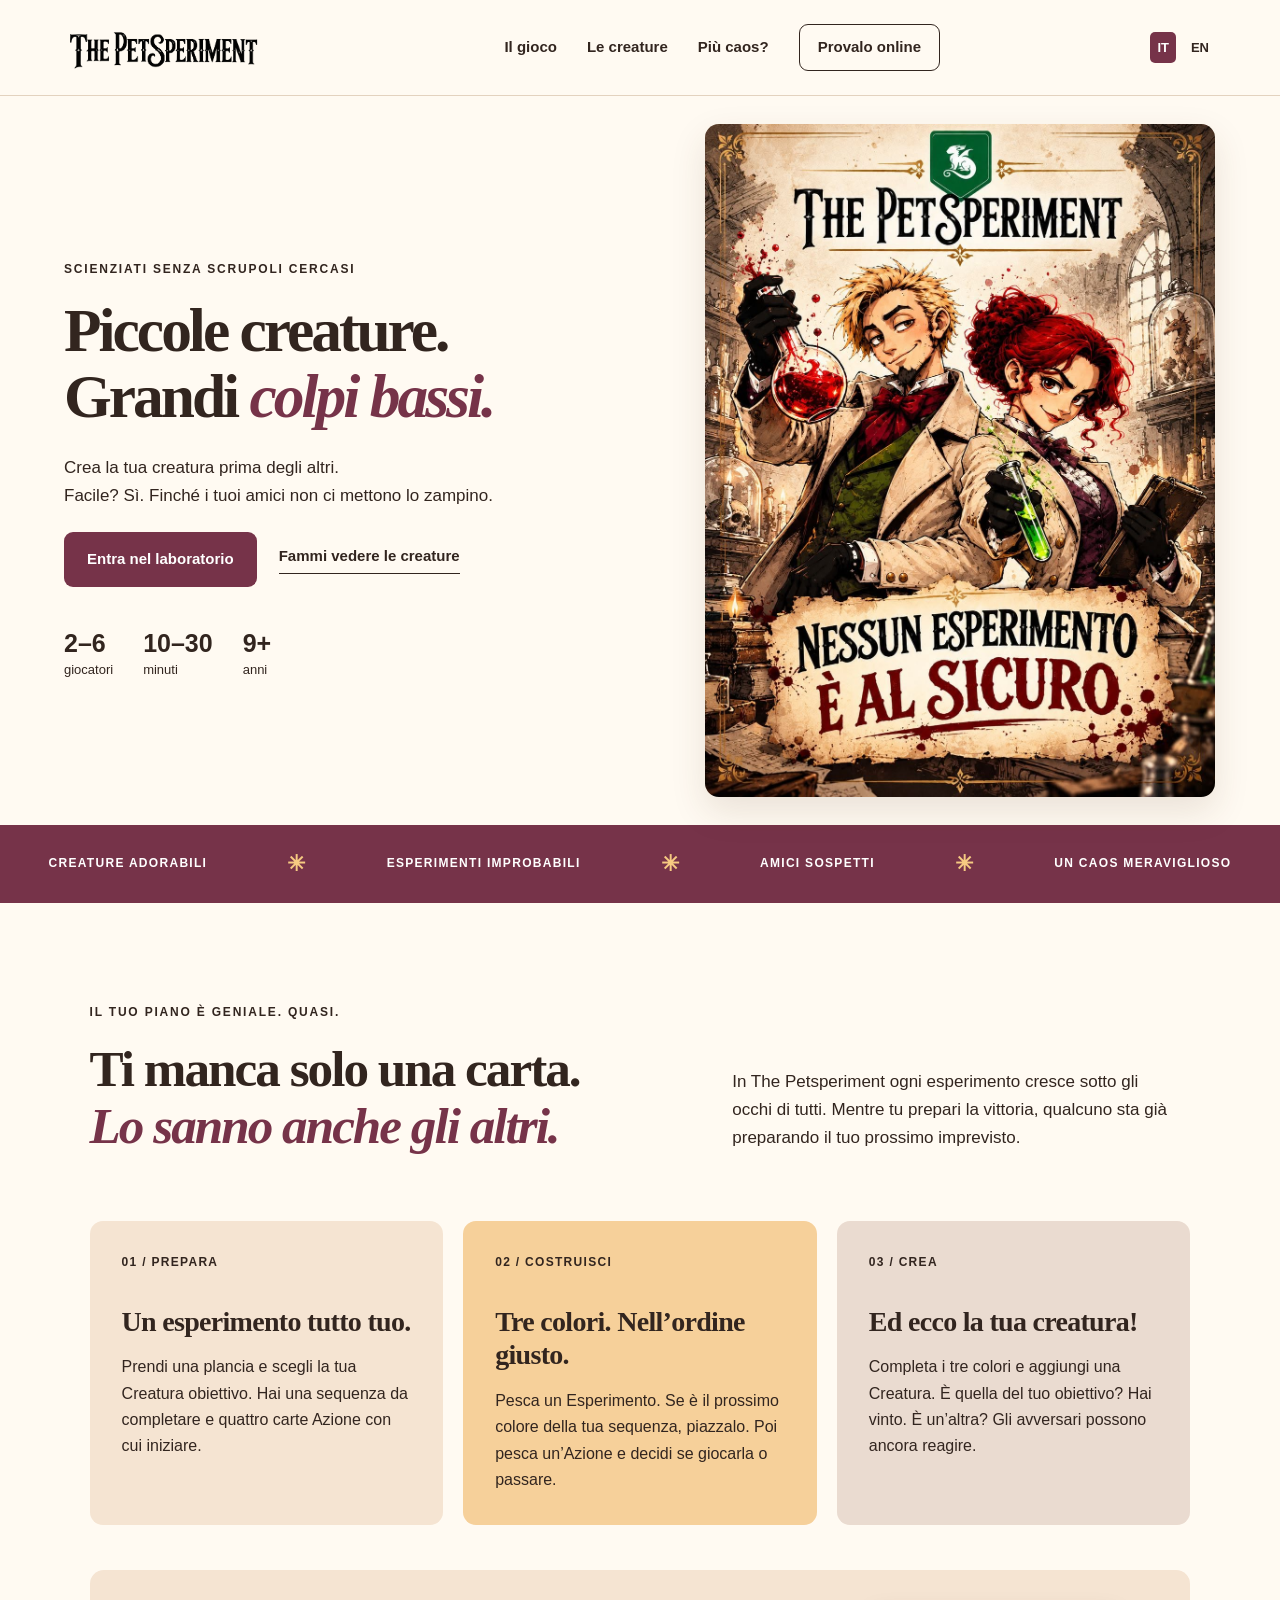
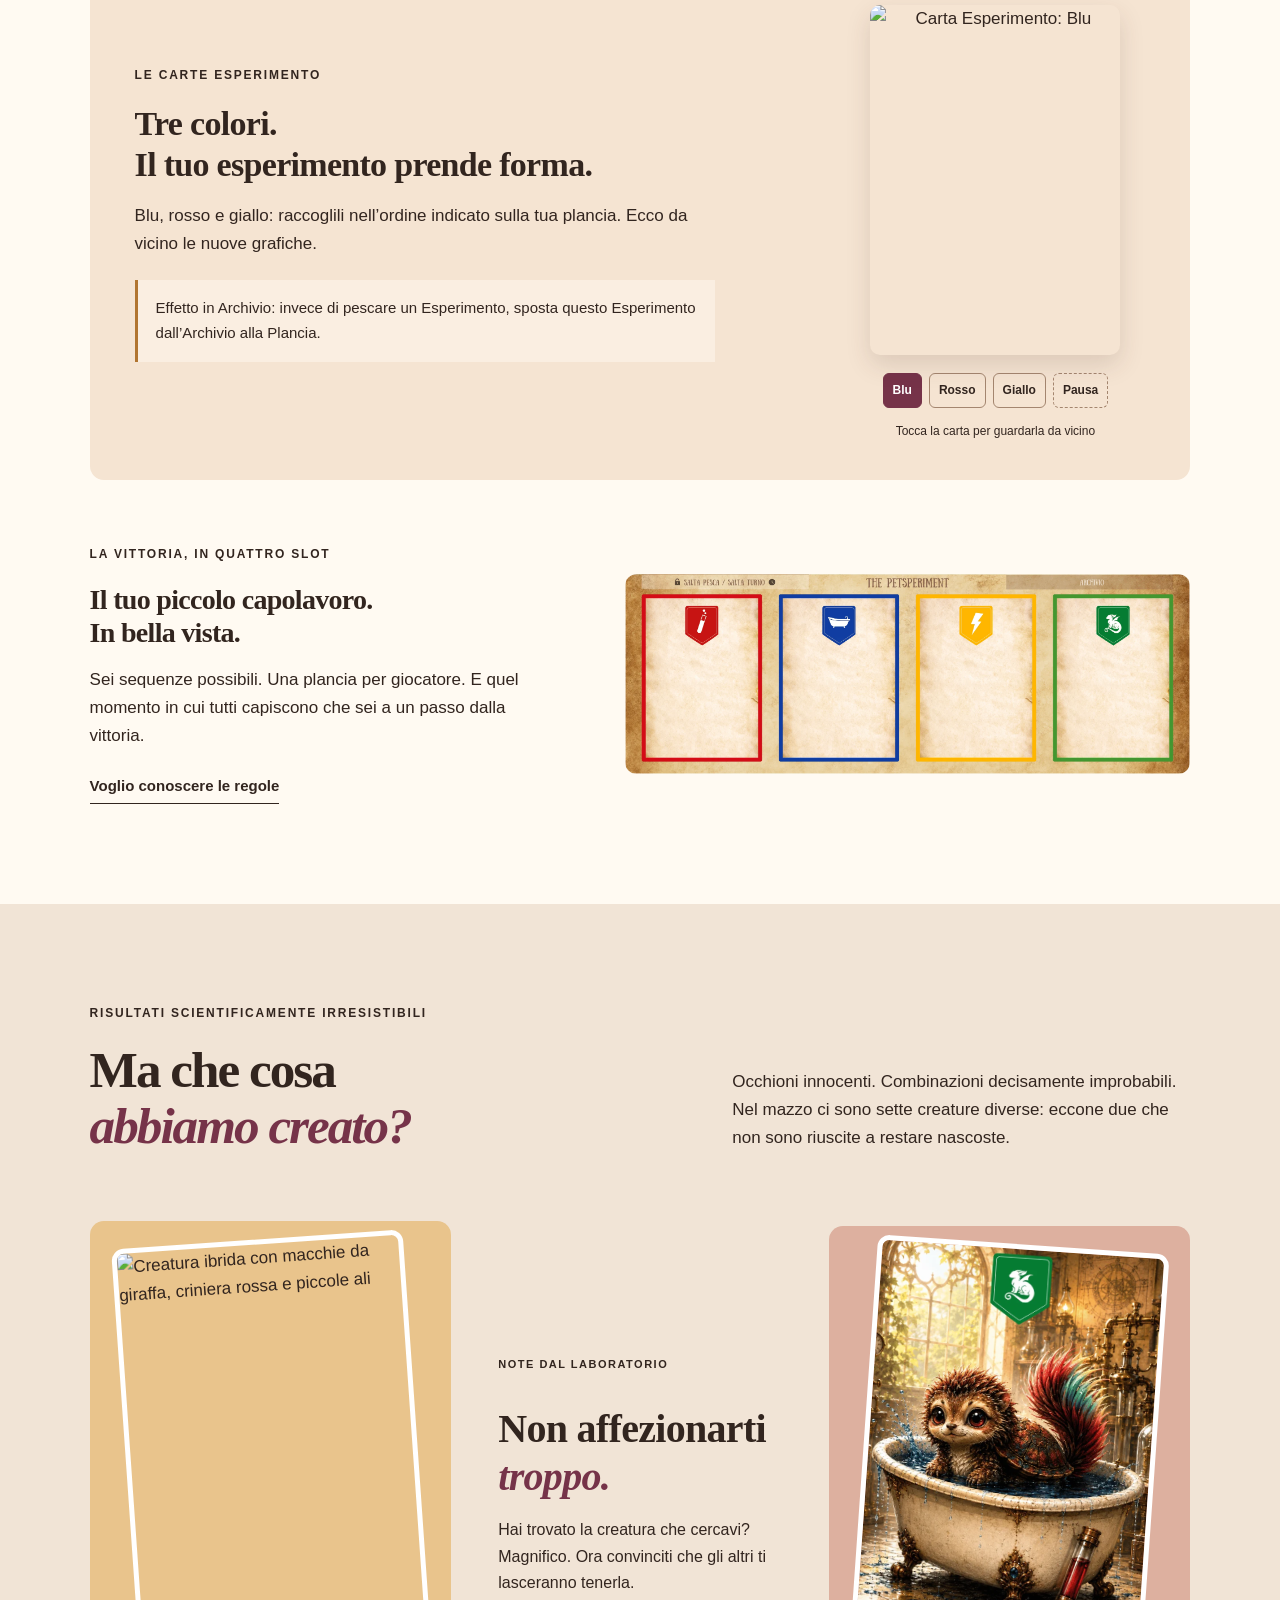
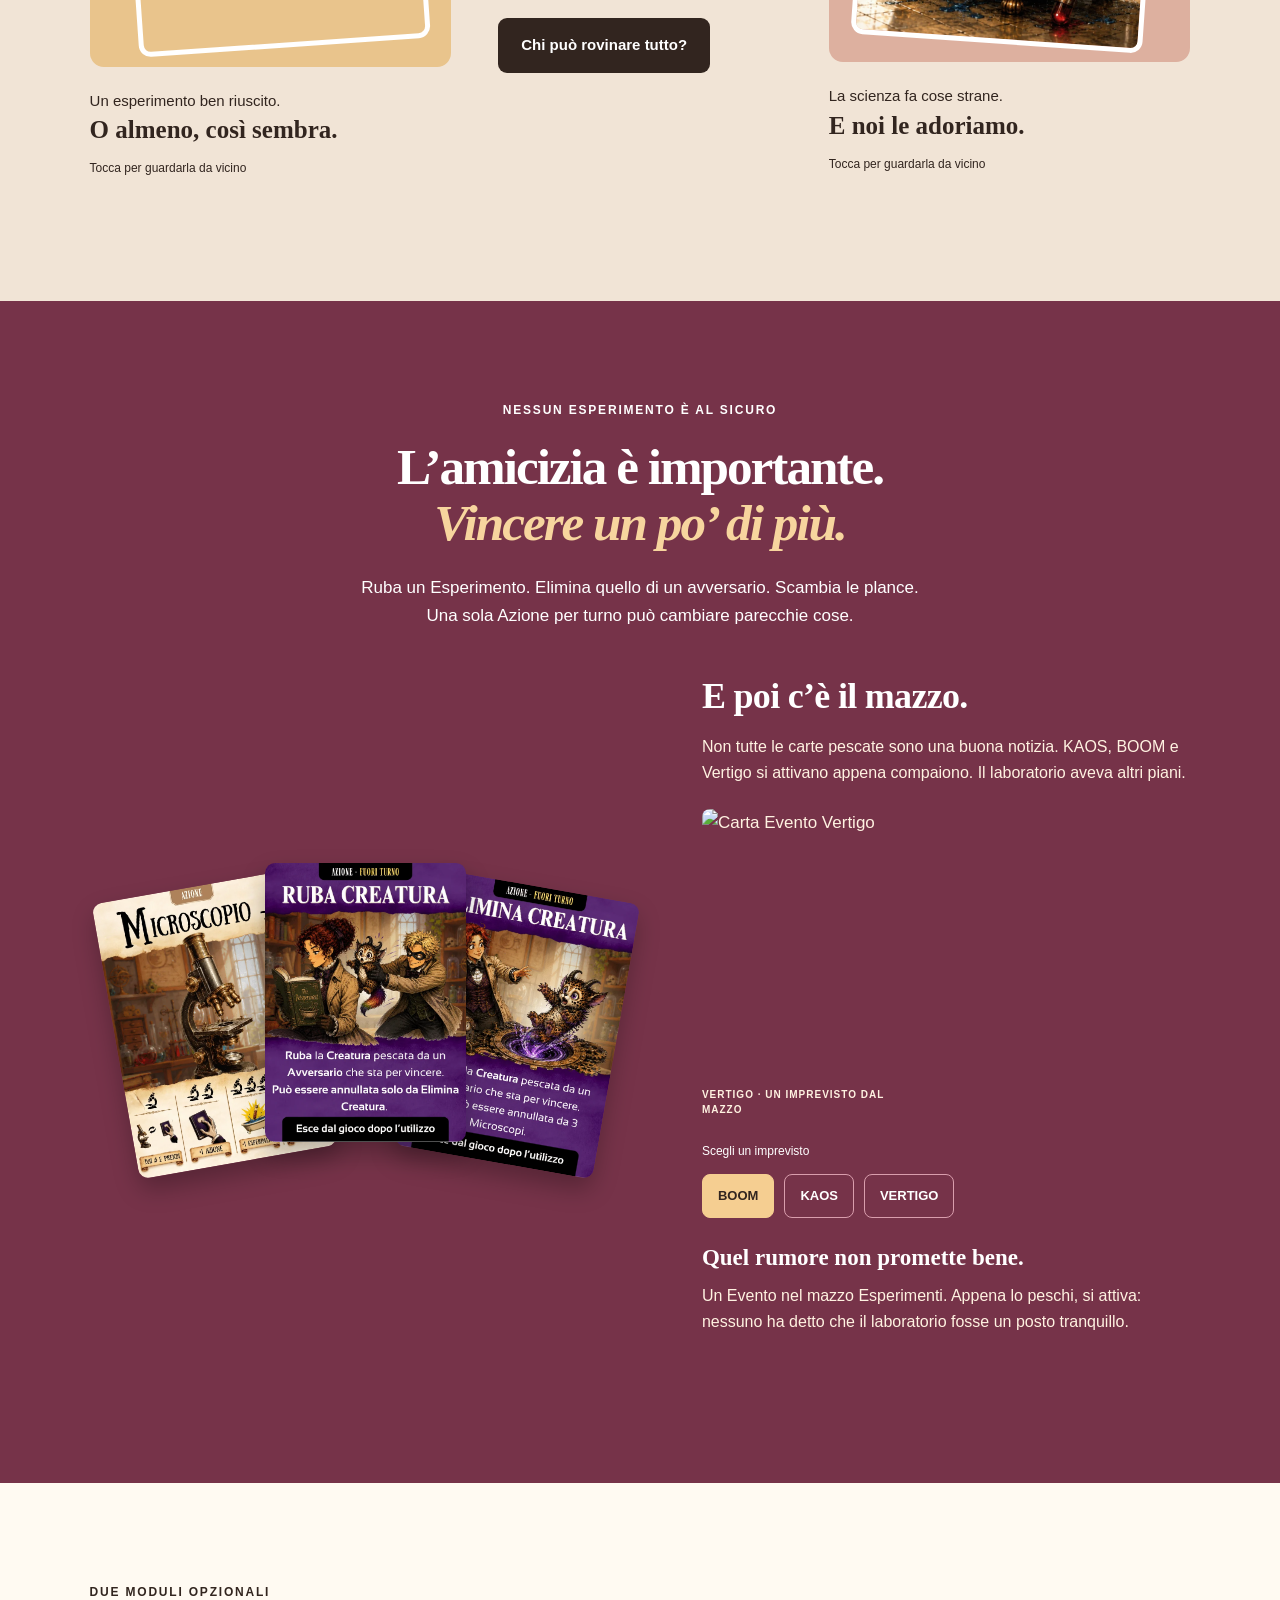
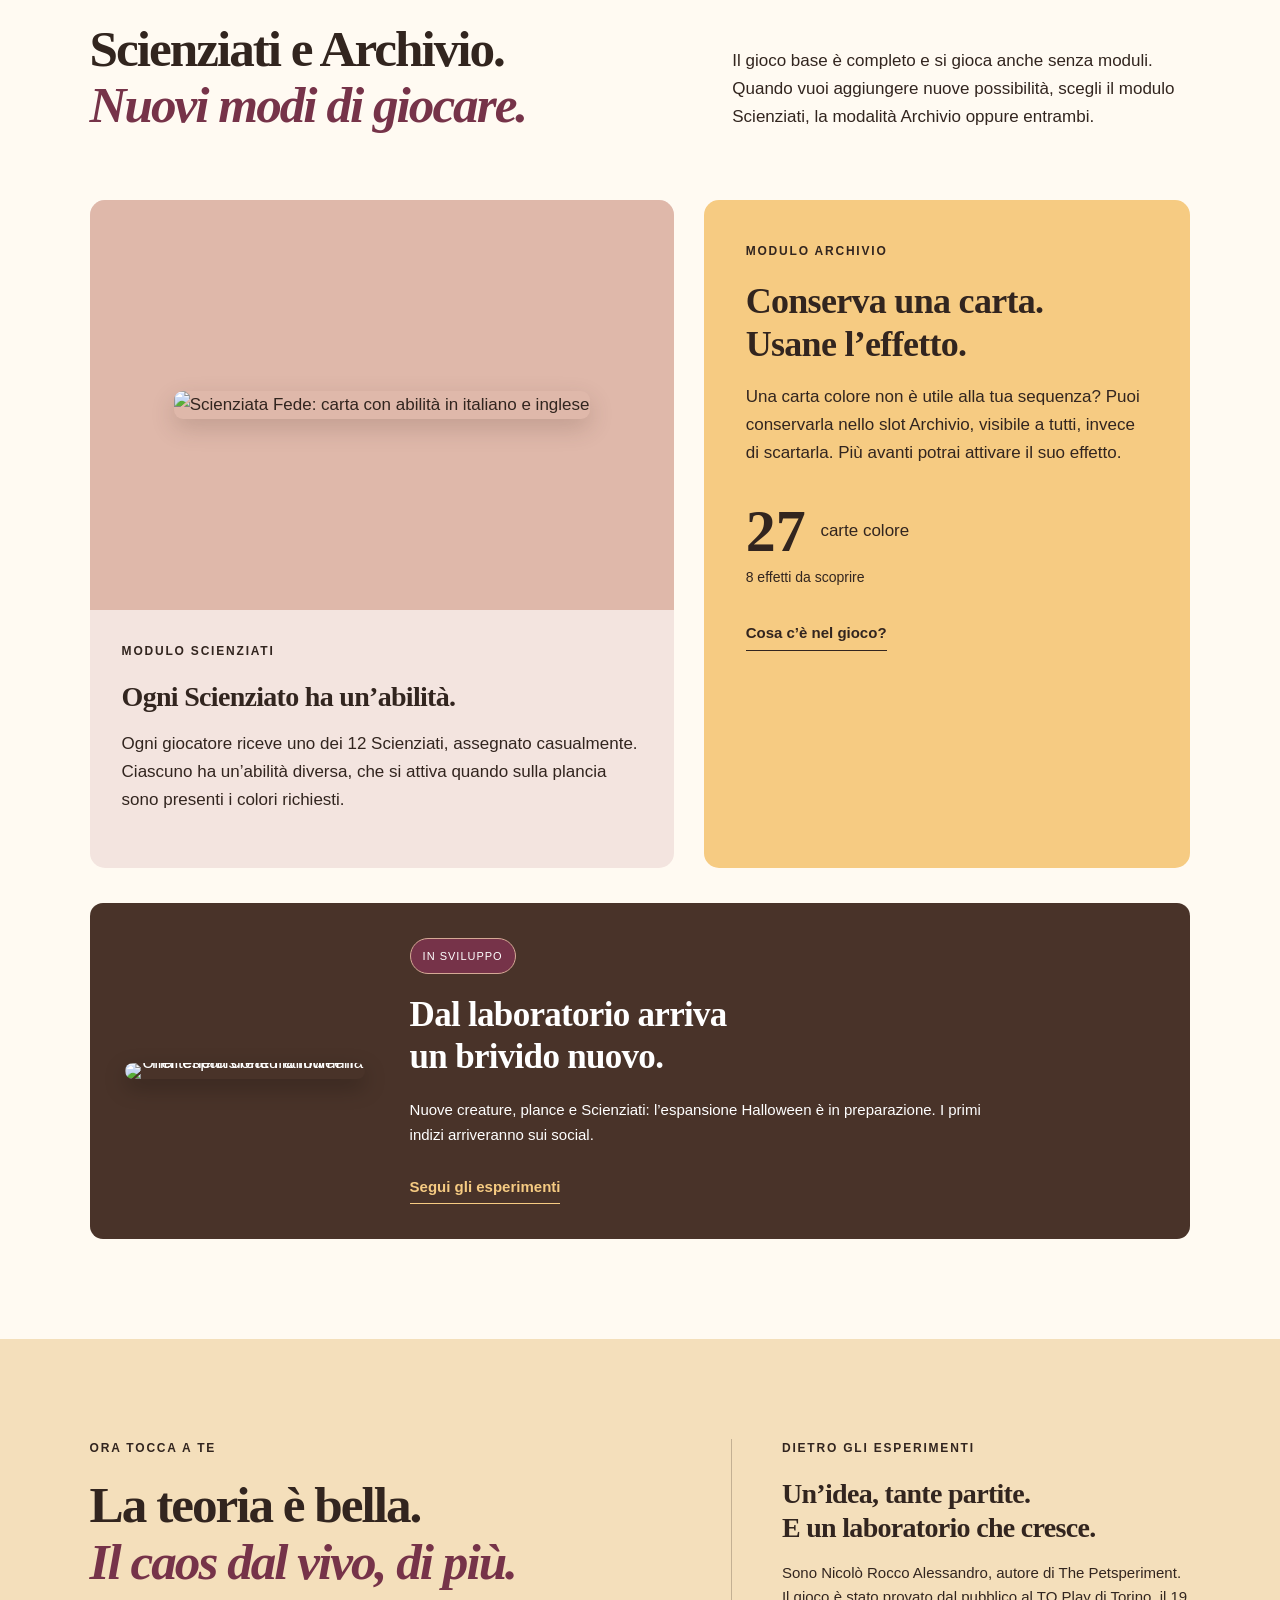
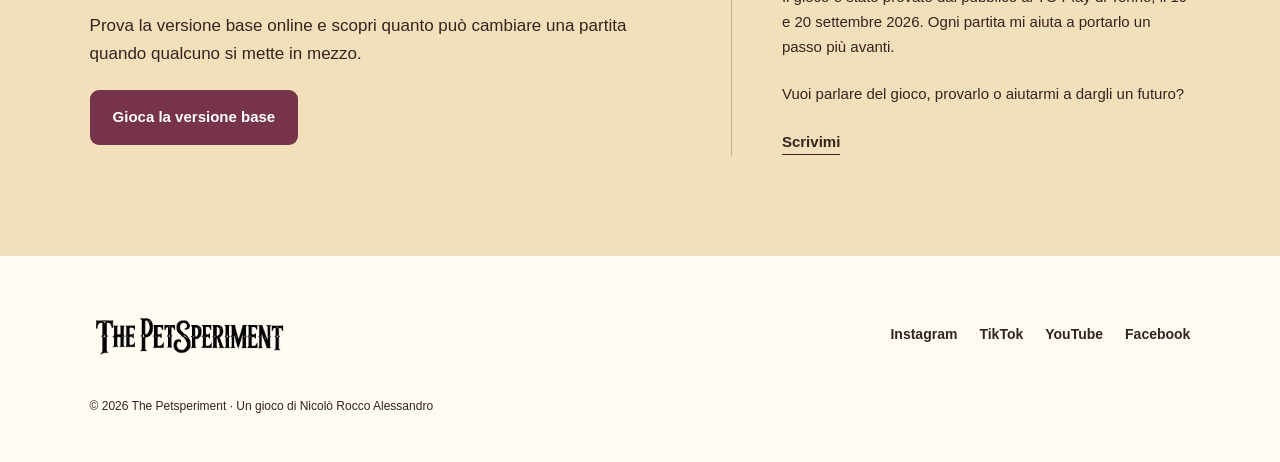
==== commit 607eb249: "Add files via upload" ====
--- a/index.html
+++ b/index.html
@@ -1,11 +1,11 @@
-<!doctype html><html lang="it"><head><meta charset="utf-8"><meta name="viewport" content="width=device-width,initial-scale=1"><title>The Petsperiment — Un caos meraviglioso</title><meta name="description" content="Creature irresistibili, esperimenti improbabili e amici senza scrupoli. Scopri The Petsperiment: il gioco di carte per 2–6 scienziati, dai 9 anni."><meta name="theme-color" content="#522696"><link rel="icon" href="assets/favicon.svg"><link rel="stylesheet" href="style.css"><script src="script.js" defer></script></head><body>
-<header><a class="brand" href="#inizio" aria-label="The Petsperiment, inizio"><img class="brand-logo" src="assets/petsperiment-wordmark.png" alt="The Petsperiment" width="2172" height="724"></a><nav aria-label="Menu principale"><a href="#gioco">Il gioco</a><a href="#creature">Le creature</a><a href="#laboratorio">Più caos?</a><a class="navplay" href="https://thepetsperiment.rokkonick.workers.dev" target="_blank" rel="noopener">Provalo online</a></nav><button class="menu" aria-expanded="false" aria-label="Apri menu">Menu</button></header>
+<!doctype html><html lang="it"><head><meta charset="utf-8"><meta name="viewport" content="width=device-width,initial-scale=1"><title>The Petsperiment — Un caos meraviglioso</title><meta name="description" content="Creature irresistibili, esperimenti improbabili e amici senza scrupoli. Scopri The Petsperiment: il gioco di carte per 2–6 scienziati, dai 9 anni."><meta name="theme-color" content="#522696"><link rel="icon" href="assets/favicon.svg"><link rel="alternate" hreflang="en" href="index-en.html"><link rel="alternate" hreflang="it" href="index.html"><link rel="stylesheet" href="style.css"><script src="script.js" defer></script></head><body>
+<header><a class="brand" href="#inizio" aria-label="The Petsperiment, inizio"><img class="brand-logo" src="assets/petsperiment-wordmark.png" alt="The Petsperiment" width="2172" height="724"></a><nav aria-label="Menu principale"><a href="#gioco">Il gioco</a><a href="#creature">Le creature</a><a href="#laboratorio">Più caos?</a><a class="navplay" href="https://thepetsperiment.rokkonick.workers.dev" target="_blank" rel="noopener">Provalo online</a></nav><div class="header-controls"><div class="language-switch" aria-label="Lingua del sito"><span aria-current="page">IT</span><a href="index-en.html" lang="en" aria-label="English version">EN</a></div><button class="menu" aria-expanded="false" aria-label="Apri menu">Menu</button></div></header>
 <main><section class="hero" id="inizio"><div class="hero-copy"><span class="eyebrow">SCIENZIATI SENZA SCRUPOLI CERCASI</span><h1>Piccole creature.<br>Grandi <em>colpi bassi.</em></h1><p>Crea la tua creatura prima degli altri.<br>Facile? Sì. Finché i tuoi amici non ci mettono lo zampino.</p><div class="ctas"><a class="button purple" href="#gioco">Entra nel laboratorio</a><a class="textlink" href="#creature">Fammi vedere le creature</a></div><div class="stats"><span><b>2–6</b> giocatori</span><span><b>10–30</b> minuti</span><span><b>9+</b> anni</span></div></div><div class="hero-art"><img class="scientists" src="assets/hero-poster.jpg" alt="I due scienziati di The Petsperiment con le loro pozioni: Nessun esperimento è al sicuro" fetchpriority="high" width="1092" height="1441"></div></section>
 <div class="ribbon"><span>CREATURE ADORABILI</span><span>✳</span><span>ESPERIMENTI IMPROBABILI</span><span>✳</span><span>AMICI SOSPETTI</span><span>✳</span><span>UN CAOS MERAVIGLIOSO</span></div>
-<section class="intro section" id="gioco"><div class="section-top"><div><span class="eyebrow">IL TUO PIANO È GENIALE. QUASI.</span><h2>Ti manca solo una carta.<br><em>Lo sanno anche gli altri.</em></h2></div><p>In The Petsperiment ogni esperimento cresce sotto gli occhi di tutti. Mentre tu prepari la vittoria, qualcuno sta già preparando il tuo prossimo imprevisto.</p></div><div class="journey"><article><span class="step">01 / PREPARA</span><h3>Un esperimento tutto tuo.</h3><p>Prendi una plancia e scegli la tua Creatura obiettivo. Hai una sequenza da completare e quattro carte Azione con cui iniziare.</p></article><article><span class="step">02 / COSTRUISCI</span><h3>Tre colori. Nell’ordine giusto.</h3><p>Pesca un Esperimento. Se è il prossimo colore della tua sequenza, piazzalo. Poi pesca un’Azione e decidi se giocarla o passare.</p></article><article><span class="step">03 / CREA</span><h3>Ed ecco la tua creatura!</h3><p>Completa i tre colori e aggiungi una Creatura. È quella del tuo obiettivo? Hai vinto. È un’altra? Gli avversari possono ancora reagire.</p></article></div><div class="board-feature"><div><span class="eyebrow">LA VITTORIA, IN QUATTRO SLOT</span><h3>Il tuo piccolo capolavoro.<br>In bella vista.</h3><p>Sei sequenze possibili. Una plancia per giocatore. E quel momento in cui tutti capiscono che sei a un passo dalla vittoria.</p><button class="textlink" data-dialog="rules">Voglio conoscere le regole</button></div><button class="image-button" data-zoom="assets/plancia-1.webp" data-caption="Una delle sei plance: tre colori in sequenza e uno slot Creatura." aria-label="Ingrandisci la plancia"><img src="assets/plancia-1.webp" alt="Plancia originale di The Petsperiment" loading="lazy"></button></div></section>
-<section class="creatures section" id="creature"><div class="section-top"><div><span class="eyebrow">RISULTATI SCIENTIFICAMENTE IRRESISTIBILI</span><h2>Ma che cosa<br><em>abbiamo creato?</em></h2></div><p>Occhioni innocenti. Combinazioni decisamente improbabili. Nel mazzo ci sono sette creature diverse: eccone due che non sono riuscite a restare nascoste.</p></div><div class="creature-gallery"><button class="creature" data-zoom="assets/185.webp" data-caption="Una delle sette creature del gioco. Tenerissima. Anche quando te la rubano."><div class="creature-image"><img src="assets/185.webp" alt="Creatura ibrida con antenne e guscio colorato" loading="lazy" width="665" height="923"></div><span>Un esperimento ben riuscito.<b>O almeno, così sembra.</b><small>Tocca per guardarla da vicino</small></span></button><div class="creature-note"><span>NOTE DAL LABORATORIO</span><h3>Non affezionarti<br><em>troppo.</em></h3><p>Hai trovato la creatura che cercavi? Magnifico. Ora convinciti che gli altri ti lasceranno tenerla.</p><a class="button dark" href="#caos">Chi può rovinare tutto?</a></div><button class="creature second" data-zoom="assets/186.webp" data-caption="Un’altra creatura originale di The Petsperiment. Il laboratorio ha ancora altri segreti."><div class="creature-image"><img src="assets/186.webp" alt="Seconda creatura originale di The Petsperiment" loading="lazy" width="665" height="923"></div><span>La scienza fa cose strane.<b>E noi le adoriamo.</b><small>Tocca per guardarla da vicino</small></span></button></div></section>
-<section class="chaos section" id="caos"><div class="chaos-heading"><span class="eyebrow">NESSUN ESPERIMENTO È AL SICURO</span><h2>L’amicizia è importante.<br><em>Vincere un po’ di più.</em></h2><p>Ruba un Esperimento. Elimina quello di un avversario. Scambia le plance.<br>Una sola Azione per turno può cambiare parecchie cose.</p></div><div class="chaos-grid"><div class="card-fan"><button data-zoom="assets/18x.webp" data-caption="Microscopio: quattro usi diversi e una difesa. Una carta, tante possibilità." aria-label="Guarda la carta Microscopio"><img src="assets/18x.webp" alt="Carta Microscopio" loading="lazy"></button><button data-zoom="assets/1x-2.webp" data-caption="Ruba Creatura: un’Azione viola da giocare fuori turno quando un avversario sta per vincere. Dopo l’uso esce dal gioco." aria-label="Guarda la carta Ruba Creatura"><img src="assets/1x-2.webp" alt="Carta Ruba Creatura" loading="lazy"></button><button data-zoom="assets/1x.webp" data-caption="Elimina Creatura: un’Azione viola fuori turno che può interrompere una vittoria. Dopo l’uso esce dal gioco." aria-label="Guarda la carta Elimina Creatura"><img src="assets/1x.webp" alt="Carta Elimina Creatura" loading="lazy"></button></div><div class="chaos-aside"><h3>E poi c’è il mazzo.</h3><p>Non tutte le carte pescate sono una buona notizia. KAOS, BOOM e Vertigo si attivano appena compaiono. Il laboratorio aveva altri piani.</p><span class="hint">Scegli un imprevisto</span><div class="event-tabs" role="tablist" aria-label="Carte Evento"><button role="tab" aria-selected="true" aria-controls="event-text" id="tab-boom" data-event="boom">BOOM</button><button role="tab" aria-selected="false" aria-controls="event-text" id="tab-kaos" data-event="kaos" tabindex="-1">KAOS</button><button role="tab" aria-selected="false" aria-controls="event-text" id="tab-vertigo" data-event="vertigo" tabindex="-1">VERTIGO</button></div><div id="event-text" role="tabpanel" aria-labelledby="tab-boom" aria-live="polite"><h4>Quel rumore non promette bene.</h4><p>Un Evento nel mazzo Esperimenti. Appena lo peschi, si attiva: nessuno ha detto che il laboratorio fosse un posto tranquillo.</p></div></div></div></section>
-<section class="section modules" id="laboratorio"><div class="section-top"><div><span class="eyebrow">DUE MODULI OPZIONALI</span><h2>Scienziati e Archivio.<br><em>Nuovi modi di giocare.</em></h2></div><p>Il gioco base è completo e si gioca anche senza moduli. Quando vuoi aggiungere nuove possibilità, scegli il modulo Scienziati, la modalità Archivio oppure entrambi.</p></div><div class="module-grid"><article class="scientist-module"><div class="module-images"><button data-zoom="assets/199.webp" data-caption="Uno dei dodici Scienziati del gioco." aria-label="Guarda il primo Scienziato"><img src="assets/199.webp" alt="Prima carta Scienziato" loading="lazy"></button><button data-zoom="assets/200.webp" data-caption="Un altro Scienziato, un’altra abilità da scoprire." aria-label="Guarda il secondo Scienziato"><img src="assets/200.webp" alt="Seconda carta Scienziato" loading="lazy"></button></div><div><span class="eyebrow">MODULO SCIENZIATI</span><h3>Ogni Scienziato ha un’abilità.</h3><p>Ogni giocatore riceve uno dei 12 Scienziati, assegnato casualmente. Ciascuno ha un’abilità diversa, che si attiva quando sulla plancia sono presenti i colori richiesti.</p></div></article><article class="archive-module"><span class="eyebrow">MODULO ARCHIVIO</span><h3>Conserva una carta.<br>Usane l’effetto.</h3><p>Una carta colore non è utile alla tua sequenza? Puoi conservarla nello slot Archivio, visibile a tutti, invece di scartarla. Più avanti potrai attivare il suo effetto.</p><p class="archive-number"><b>27</b> carte colore <span>8 effetti da scoprire</span></p><button class="textlink" data-dialog="components">Cosa c’è nel gioco?</button></article></div><aside class="halloween"><span class="pill">IN SVILUPPO</span><h3>Dal laboratorio arriva<br>un brivido nuovo.</h3><p>Nuove creature, plance e Scienziati: l’espansione Halloween è in preparazione. I primi indizi arriveranno sui social.</p><a class="textlink" href="https://www.instagram.com/thepetsperiment/" target="_blank" rel="noopener">Segui gli esperimenti</a></aside></section>
+<section class="intro section" id="gioco"><div class="section-top"><div><span class="eyebrow">IL TUO PIANO È GENIALE. QUASI.</span><h2>Ti manca solo una carta.<br><em>Lo sanno anche gli altri.</em></h2></div><p>In The Petsperiment ogni esperimento cresce sotto gli occhi di tutti. Mentre tu prepari la vittoria, qualcuno sta già preparando il tuo prossimo imprevisto.</p></div><div class="journey"><article><span class="step">01 / PREPARA</span><h3>Un esperimento tutto tuo.</h3><p>Prendi una plancia e scegli la tua Creatura obiettivo. Hai una sequenza da completare e quattro carte Azione con cui iniziare.</p></article><article><span class="step">02 / COSTRUISCI</span><h3>Tre colori. Nell’ordine giusto.</h3><p>Pesca un Esperimento. Se è il prossimo colore della tua sequenza, piazzalo. Poi pesca un’Azione e decidi se giocarla o passare.</p></article><article><span class="step">03 / CREA</span><h3>Ed ecco la tua creatura!</h3><p>Completa i tre colori e aggiungi una Creatura. È quella del tuo obiettivo? Hai vinto. È un’altra? Gli avversari possono ancora reagire.</p></article></div><div class="experiment-showcase"><div><span class="eyebrow">LE CARTE ESPERIMENTO</span><h3>Tre colori.<br>Il tuo esperimento prende forma.</h3><p>Blu, rosso e giallo: raccoglili nell’ordine indicato sulla tua plancia. Ecco da vicino le nuove grafiche.</p><p class="archive-effect">Effetto in Archivio: invece di pescare un Esperimento, sposta questo Esperimento dall’Archivio alla Plancia.</p></div><div class="experiment-carousel" role="region" aria-label="Galleria carte Esperimento"><button class="experiment-stage" data-zoom="assets/experiment-blue.png" data-caption="Effetto in Archivio: invece di pescare un Esperimento, sposta questo Esperimento dall’Archivio alla Plancia." aria-label="Ingrandisci la carta Esperimento visualizzata"><img class="experiment-slide active" src="assets/experiment-blue.png" alt="Carta Esperimento: Blu" aria-hidden="false" width="456" height="637" loading="lazy"><img class="experiment-slide" src="assets/experiment-red.png" alt="Carta Esperimento: Rosso" aria-hidden="true" width="456" height="637" loading="lazy"><img class="experiment-slide" src="assets/experiment-yellow.png" alt="Carta Esperimento: Giallo" aria-hidden="true" width="456" height="637" loading="lazy"></button><div class="slide-controls"><button type="button" class="slide-select" data-slide="0" aria-label="Mostra Blu" aria-current="true">Blu</button><button type="button" class="slide-select" data-slide="1" aria-label="Mostra Rosso" aria-current="false">Rosso</button><button type="button" class="slide-select" data-slide="2" aria-label="Mostra Giallo" aria-current="false">Giallo</button><button class="slide-pause" type="button" aria-pressed="false">Pausa</button></div><small>Tocca la carta per guardarla da vicino</small></div></div><div class="board-feature"><div><span class="eyebrow">LA VITTORIA, IN QUATTRO SLOT</span><h3>Il tuo piccolo capolavoro.<br>In bella vista.</h3><p>Sei sequenze possibili. Una plancia per giocatore. E quel momento in cui tutti capiscono che sei a un passo dalla vittoria.</p><button class="textlink" data-dialog="rules">Voglio conoscere le regole</button></div><button class="image-button" data-zoom="assets/plancia-1.webp" data-caption="Una delle sei plance: tre colori in sequenza e uno slot Creatura." aria-label="Ingrandisci la plancia"><img src="assets/plancia-1.webp" alt="Plancia originale di The Petsperiment" loading="lazy"></button></div></section>
+<section class="creatures section" id="creature"><div class="section-top"><div><span class="eyebrow">RISULTATI SCIENTIFICAMENTE IRRESISTIBILI</span><h2>Ma che cosa<br><em>abbiamo creato?</em></h2></div><p>Occhioni innocenti. Combinazioni decisamente improbabili. Nel mazzo ci sono sette creature diverse: eccone due che non sono riuscite a restare nascoste.</p></div><div class="creature-gallery"><button class="creature" data-zoom="assets/creature-new.png" data-caption="Una delle sette creature del gioco. Tenerissima. Anche quando te la rubano."><div class="creature-image"><img src="assets/creature-new.png" alt="Creatura ibrida con macchie da giraffa, criniera rossa e piccole ali" loading="lazy" width="452" height="641"></div><span>Un esperimento ben riuscito.<b>O almeno, così sembra.</b><small>Tocca per guardarla da vicino</small></span></button><div class="creature-note"><span>NOTE DAL LABORATORIO</span><h3>Non affezionarti<br><em>troppo.</em></h3><p>Hai trovato la creatura che cercavi? Magnifico. Ora convinciti che gli altri ti lasceranno tenerla.</p><a class="button dark" href="#caos">Chi può rovinare tutto?</a></div><button class="creature second" data-zoom="assets/186.webp" data-caption="Un’altra creatura originale di The Petsperiment. Il laboratorio ha ancora altri segreti."><div class="creature-image"><img src="assets/186.webp" alt="Seconda creatura originale di The Petsperiment" loading="lazy" width="665" height="923"></div><span>La scienza fa cose strane.<b>E noi le adoriamo.</b><small>Tocca per guardarla da vicino</small></span></button></div></section>
+<section class="chaos section" id="caos"><div class="chaos-heading"><span class="eyebrow">NESSUN ESPERIMENTO È AL SICURO</span><h2>L’amicizia è importante.<br><em>Vincere un po’ di più.</em></h2><p>Ruba un Esperimento. Elimina quello di un avversario. Scambia le plance.<br>Una sola Azione per turno può cambiare parecchie cose.</p></div><div class="chaos-grid"><div class="card-fan"><button data-zoom="assets/18x.webp" data-caption="Microscopio: quattro usi diversi e una difesa. Una carta, tante possibilità." aria-label="Guarda la carta Microscopio"><img src="assets/18x.webp" alt="Carta Microscopio" loading="lazy"></button><button data-zoom="assets/1x-2.webp" data-caption="Ruba Creatura: un’Azione viola da giocare fuori turno quando un avversario sta per vincere. Dopo l’uso esce dal gioco." aria-label="Guarda la carta Ruba Creatura"><img src="assets/1x-2.webp" alt="Carta Ruba Creatura" loading="lazy"></button><button data-zoom="assets/1x.webp" data-caption="Elimina Creatura: un’Azione viola fuori turno che può interrompere una vittoria. Dopo l’uso esce dal gioco." aria-label="Guarda la carta Elimina Creatura"><img src="assets/1x.webp" alt="Carta Elimina Creatura" loading="lazy"></button></div><div class="chaos-aside"><h3>E poi c’è il mazzo.</h3><p>Non tutte le carte pescate sono una buona notizia. KAOS, BOOM e Vertigo si attivano appena compaiono. Il laboratorio aveva altri piani.</p><button class="event-preview" data-zoom="assets/vertigo-event.png" data-caption="Vertigo: scarta tutte le carte Azione che hai in mano e pescane lo stesso numero." aria-label="Ingrandisci la carta Evento Vertigo"><img src="assets/vertigo-event.png" alt="Carta Evento Vertigo" width="462" height="632" loading="lazy"><span>VERTIGO · UN IMPREVISTO DAL MAZZO</span></button><span class="hint">Scegli un imprevisto</span><div class="event-tabs" role="tablist" aria-label="Carte Evento"><button role="tab" aria-selected="true" aria-controls="event-text" id="tab-boom" data-event="boom">BOOM</button><button role="tab" aria-selected="false" aria-controls="event-text" id="tab-kaos" data-event="kaos" tabindex="-1">KAOS</button><button role="tab" aria-selected="false" aria-controls="event-text" id="tab-vertigo" data-event="vertigo" tabindex="-1">VERTIGO</button></div><div id="event-text" role="tabpanel" aria-labelledby="tab-boom" aria-live="polite"><h4>Quel rumore non promette bene.</h4><p>Un Evento nel mazzo Esperimenti. Appena lo peschi, si attiva: nessuno ha detto che il laboratorio fosse un posto tranquillo.</p></div></div></div></section>
+<section class="section modules" id="laboratorio"><div class="section-top"><div><span class="eyebrow">DUE MODULI OPZIONALI</span><h2>Scienziati e Archivio.<br><em>Nuovi modi di giocare.</em></h2></div><p>Il gioco base è completo e si gioca anche senza moduli. Quando vuoi aggiungere nuove possibilità, scegli il modulo Scienziati, la modalità Archivio oppure entrambi.</p></div><div class="module-grid"><article class="scientist-module"><div class="module-images"><button data-zoom="assets/fede-bilingual.png" data-caption="Fede, una dei dodici Scienziati. La nuova carta riporta la sua abilità in italiano e inglese." aria-label="Ingrandisci la carta bilingue di Fede"><img src="assets/fede-bilingual.png" alt="Scienziata Fede: carta con abilità in italiano e inglese" loading="lazy" width="1061" height="1482"></button></div><div><span class="eyebrow">MODULO SCIENZIATI</span><h3>Ogni Scienziato ha un’abilità.</h3><p>Ogni giocatore riceve uno dei 12 Scienziati, assegnato casualmente. Ciascuno ha un’abilità diversa, che si attiva quando sulla plancia sono presenti i colori richiesti.</p></div></article><article class="archive-module"><span class="eyebrow">MODULO ARCHIVIO</span><h3>Conserva una carta.<br>Usane l’effetto.</h3><p>Una carta colore non è utile alla tua sequenza? Puoi conservarla nello slot Archivio, visibile a tutti, invece di scartarla. Più avanti potrai attivare il suo effetto.</p><p class="archive-number"><b>27</b> carte colore <span>8 effetti da scoprire</span></p><button class="textlink" data-dialog="components">Cosa c’è nel gioco?</button></article></div><aside class="halloween"><button class="halloween-preview" data-zoom="assets/halloween-preview.png" data-caption="Un’anteprima delle nuove creature dell’espansione Halloween, ancora in sviluppo." aria-label="Ingrandisci la creatura Halloween"><img src="assets/halloween-preview.png" alt="Una tenera creatura mummia nell’espansione Halloween" width="460" height="637" loading="lazy"></button><div class="halloween-copy"><span class="pill">IN SVILUPPO</span><h3>Dal laboratorio arriva<br>un brivido nuovo.</h3><p>Nuove creature, plance e Scienziati: l’espansione Halloween è in preparazione. I primi indizi arriveranno sui social.</p><a class="textlink" href="https://www.instagram.com/thepetsperiment/" target="_blank" rel="noopener">Segui gli esperimenti</a></div></aside></section>
 <section class="final section" id="prova"><div><span class="eyebrow">ORA TOCCA A TE</span><h2>La teoria è bella.<br><em>Il caos dal vivo, di più.</em></h2><p>Prova la versione base online e scopri quanto può cambiare una partita quando qualcuno si mette in mezzo.</p><a class="button purple" href="https://thepetsperiment.rokkonick.workers.dev" target="_blank" rel="noopener">Gioca la versione base</a></div><div class="author"><span class="eyebrow">DIETRO GLI ESPERIMENTI</span><h3>Un’idea, tante partite.<br>E un laboratorio che cresce.</h3><p>Sono Nicolò Rocco Alessandro, autore di The Petsperiment. Il gioco è stato provato dal pubblico al TO Play di Torino, il 19 e 20 settembre 2026. Ogni partita mi aiuta a portarlo un passo più avanti.</p><p>Vuoi parlare del gioco, provarlo o aiutarmi a dargli un futuro?</p><a class="textlink" href="mailto:thepetsperiment@gmail.com">Scrivimi</a></div></section></main>
 <footer><a class="brand" href="#inizio"><img class="brand-logo" src="assets/petsperiment-wordmark.png" alt="The Petsperiment" width="2172" height="724"></a><div class="social"><a href="https://www.instagram.com/thepetsperiment/" target="_blank" rel="noopener">Instagram</a><a href="https://www.tiktok.com/@thepetsperiment" target="_blank" rel="noopener">TikTok</a><a href="https://www.youtube.com/@ThePetsperiment" target="_blank" rel="noopener">YouTube</a><a href="https://www.facebook.com/thepetsperiment" target="_blank" rel="noopener">Facebook</a></div><p>© 2026 The Petsperiment · Un gioco di Nicolò Rocco Alessandro</p></footer>
 <dialog id="zoom"><button class="close" aria-label="Chiudi anteprima">Chiudi ×</button><img alt=""><p></p></dialog>
--- a/style.css
+++ b/style.css
@@ -2,3 +2,7 @@
 
 /* Poster kept complete; warm palette follows the original artwork. */
 .hero-art{aspect-ratio:1092/1441;width:84%;max-width:510px;min-height:0;align-self:center;margin:28px auto;background:#f1e4d6;border-radius:14px;box-shadow:0 14px 35px #56392320}.hero-art:after{display:none}.scientists{object-fit:contain;object-position:center}.brand-logo{display:block;width:230px;height:66px;object-fit:contain;object-position:left center}.ribbon span:nth-child(even){color:#f6cb82}.creature-image{background:#e9c48c}.second .creature-image{background:#ddb09f}.halloween{background:#493329}.final{background:#f4dfbb}.chaos{background:#763349}.chaos em{color:#f7d59e}.event-tabs button[aria-selected=true]{background:#f5ce91;border-color:#f5ce91;color:#32251f}.button:hover{box-shadow:0 5px 0 #32251f30}.author{border-color:#32251f40}@media(max-width:740px){.hero-art{height:auto;width:calc(100% - 40px);max-width:470px;margin:8px auto 28px}.brand-logo{width:195px;height:54px}}
+
+.header-controls{display:flex;align-items:center;gap:18px}.language-switch{display:flex;gap:8px;font-size:13px;font-weight:bold;align-items:center}.language-switch a{padding:5px 7px;border-radius:5px}.language-switch a:hover{background:#f3e4df}.language-switch [aria-current]{background:#763349;color:white;padding:5px 7px;border-radius:5px}.module-images{height:410px;padding:28px;background:#dfb8aa}.module-images button{height:354px;width:auto;transform:none!important}.module-images img{height:100%;width:auto;max-width:100%;object-fit:contain;box-shadow:0 9px 25px #49332933}.halloween{grid-template-columns:240px 1fr;gap:45px;align-items:center}.halloween-preview{padding:0;border:0;background:none;line-height:0;max-width:240px}.halloween-preview img{width:100%;height:auto;border-radius:10px;box-shadow:0 8px 22px #0004}.halloween-copy{max-width:650px}.halloween-copy .pill{margin-bottom:20px}.halloween-copy h3{font-size:35px;margin:0 0 20px}.halloween-copy p{margin-bottom:25px}.halloween-copy a{display:inline-block}.hero-art:has(img[src$="hero-english.png"]){aspect-ratio:611/800}@media(max-width:1050px){nav{gap:15px}.header-controls{gap:10px}.brand-logo{width:205px}.halloween{gap:30px;grid-template-columns:190px 1fr}}@media(max-width:740px){.header-controls{gap:12px}.brand-logo{width:160px}.language-switch{gap:4px;font-size:12px}.language-switch a,.language-switch [aria-current]{padding:4px 5px}.halloween{display:grid;grid-template-columns:1fr;padding:25px}.halloween-preview{width:190px;justify-self:center}.halloween-copy h3{font-size:30px}.module-images{height:405px}.module-images button{height:350px}}@media(max-width:370px){.brand-logo{width:135px}.header-controls{gap:7px}.menu{padding:7px 9px}}
+
+.experiment-showcase{margin-top:45px;padding:35px 45px;background:#f5e4d2;border-radius:14px;display:grid;grid-template-columns:1fr 300px;gap:60px;align-items:center}.experiment-showcase h3{font-size:34px}.archive-effect{padding:16px 18px;border-left:3px solid #b17530;background:#fffaf280;font-size:15px}.experiment-carousel{text-align:center;min-width:0}.experiment-stage{position:relative;display:block;width:250px;max-width:100%;aspect-ratio:456/637;border:0;padding:0;background:none;margin:auto}.experiment-slide{position:absolute;inset:0;width:100%;height:100%;object-fit:contain;opacity:0;transition:opacity .8s ease;pointer-events:none;border-radius:10px;box-shadow:0 10px 25px #49332925}.experiment-slide.active{opacity:1}.slide-controls{display:flex;justify-content:center;flex-wrap:wrap;gap:7px;margin:18px 0 8px}.slide-controls button{font-size:12px;font-weight:bold;padding:7px 9px;background:transparent;border:1px solid #a4866f;border-radius:6px}.slide-controls [aria-current=true]{background:#763349;color:white;border-color:#763349}.slide-controls .slide-pause{border-style:dashed}.experiment-carousel small{font-size:12px}.event-preview{display:block;max-width:195px;padding:0;border:0;background:transparent;margin:20px 0 25px;text-align:left;color:#fff2e1}.event-preview img{display:block;width:100%;height:auto;border-radius:8px}.event-preview span{display:block;font-size:10px;font-weight:bold;letter-spacing:1px;line-height:1.5;margin-top:12px}.chaos-grid{align-items:center}@media(max-width:740px){.experiment-showcase{padding:25px;grid-template-columns:1fr;gap:20px}.experiment-showcase h3{font-size:30px}.experiment-stage{width:235px}.event-preview{max-width:210px;margin:25px auto}.event-preview span{text-align:center}}
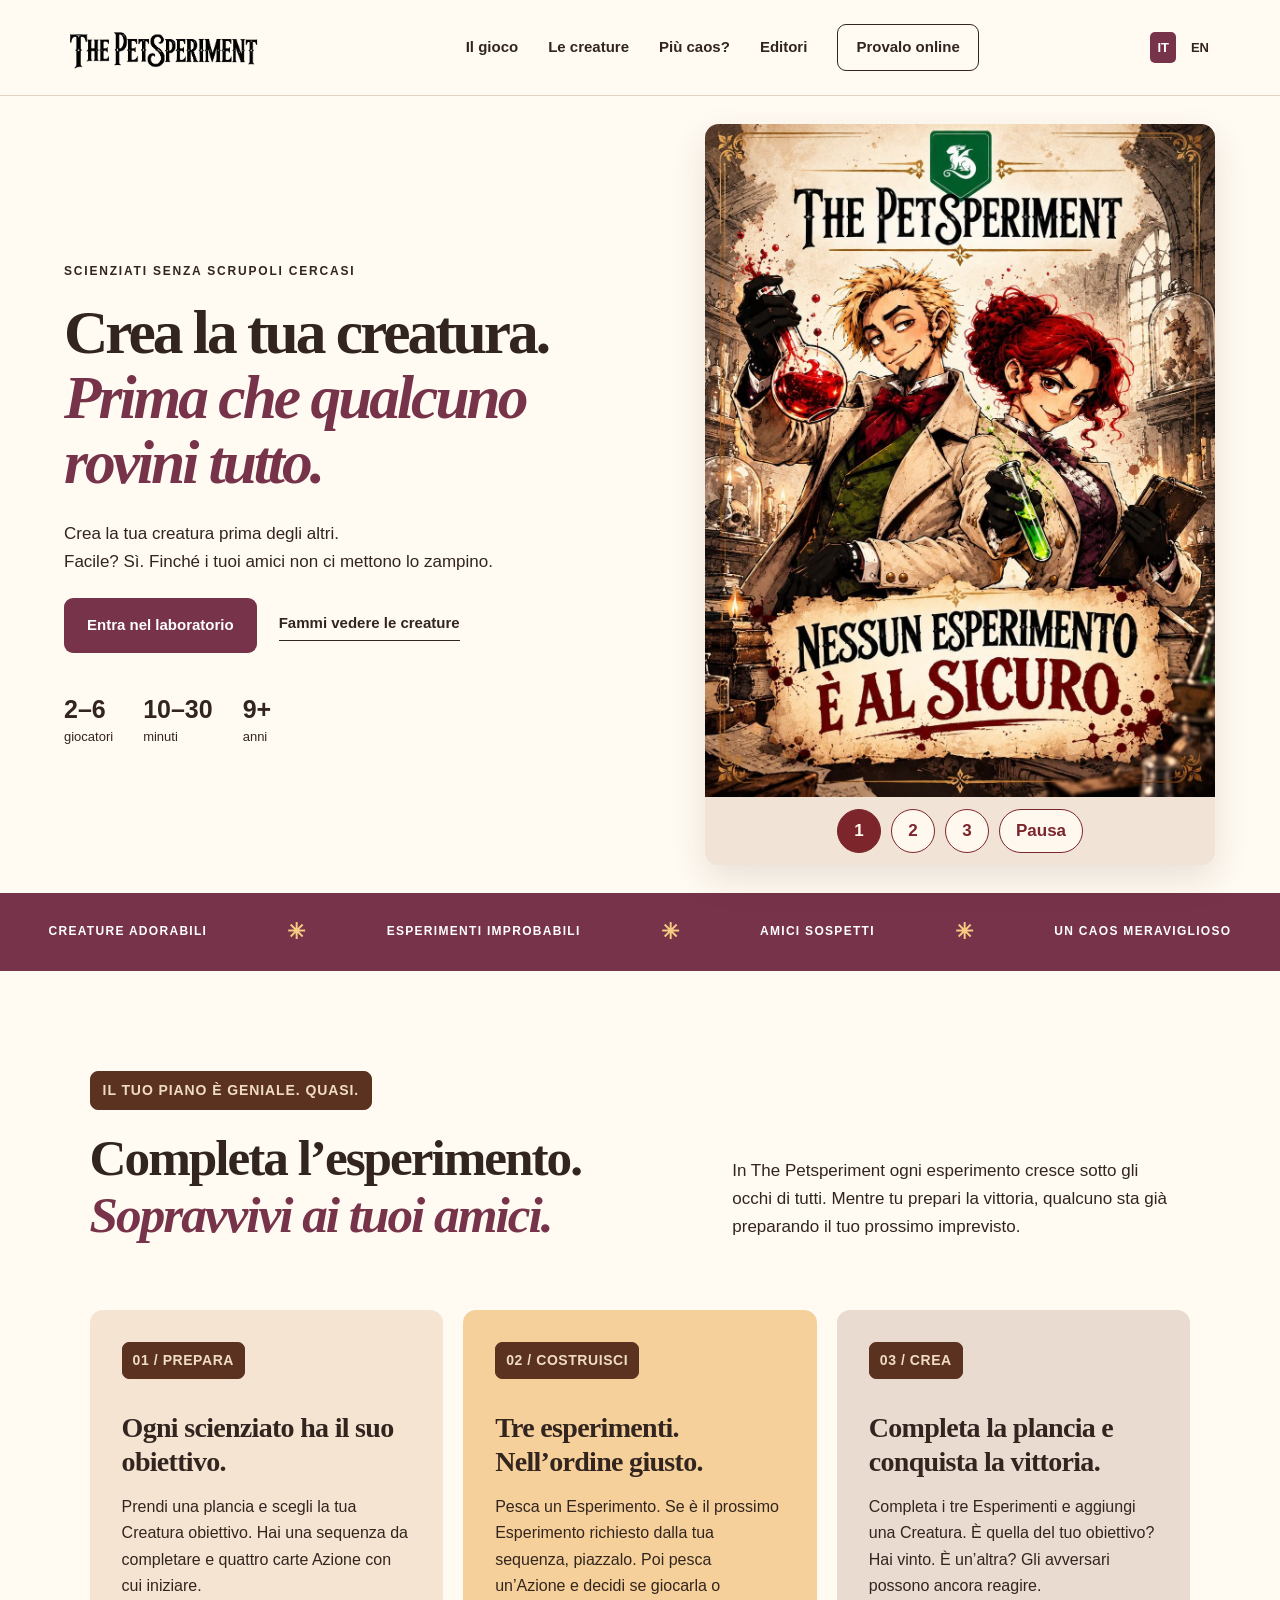
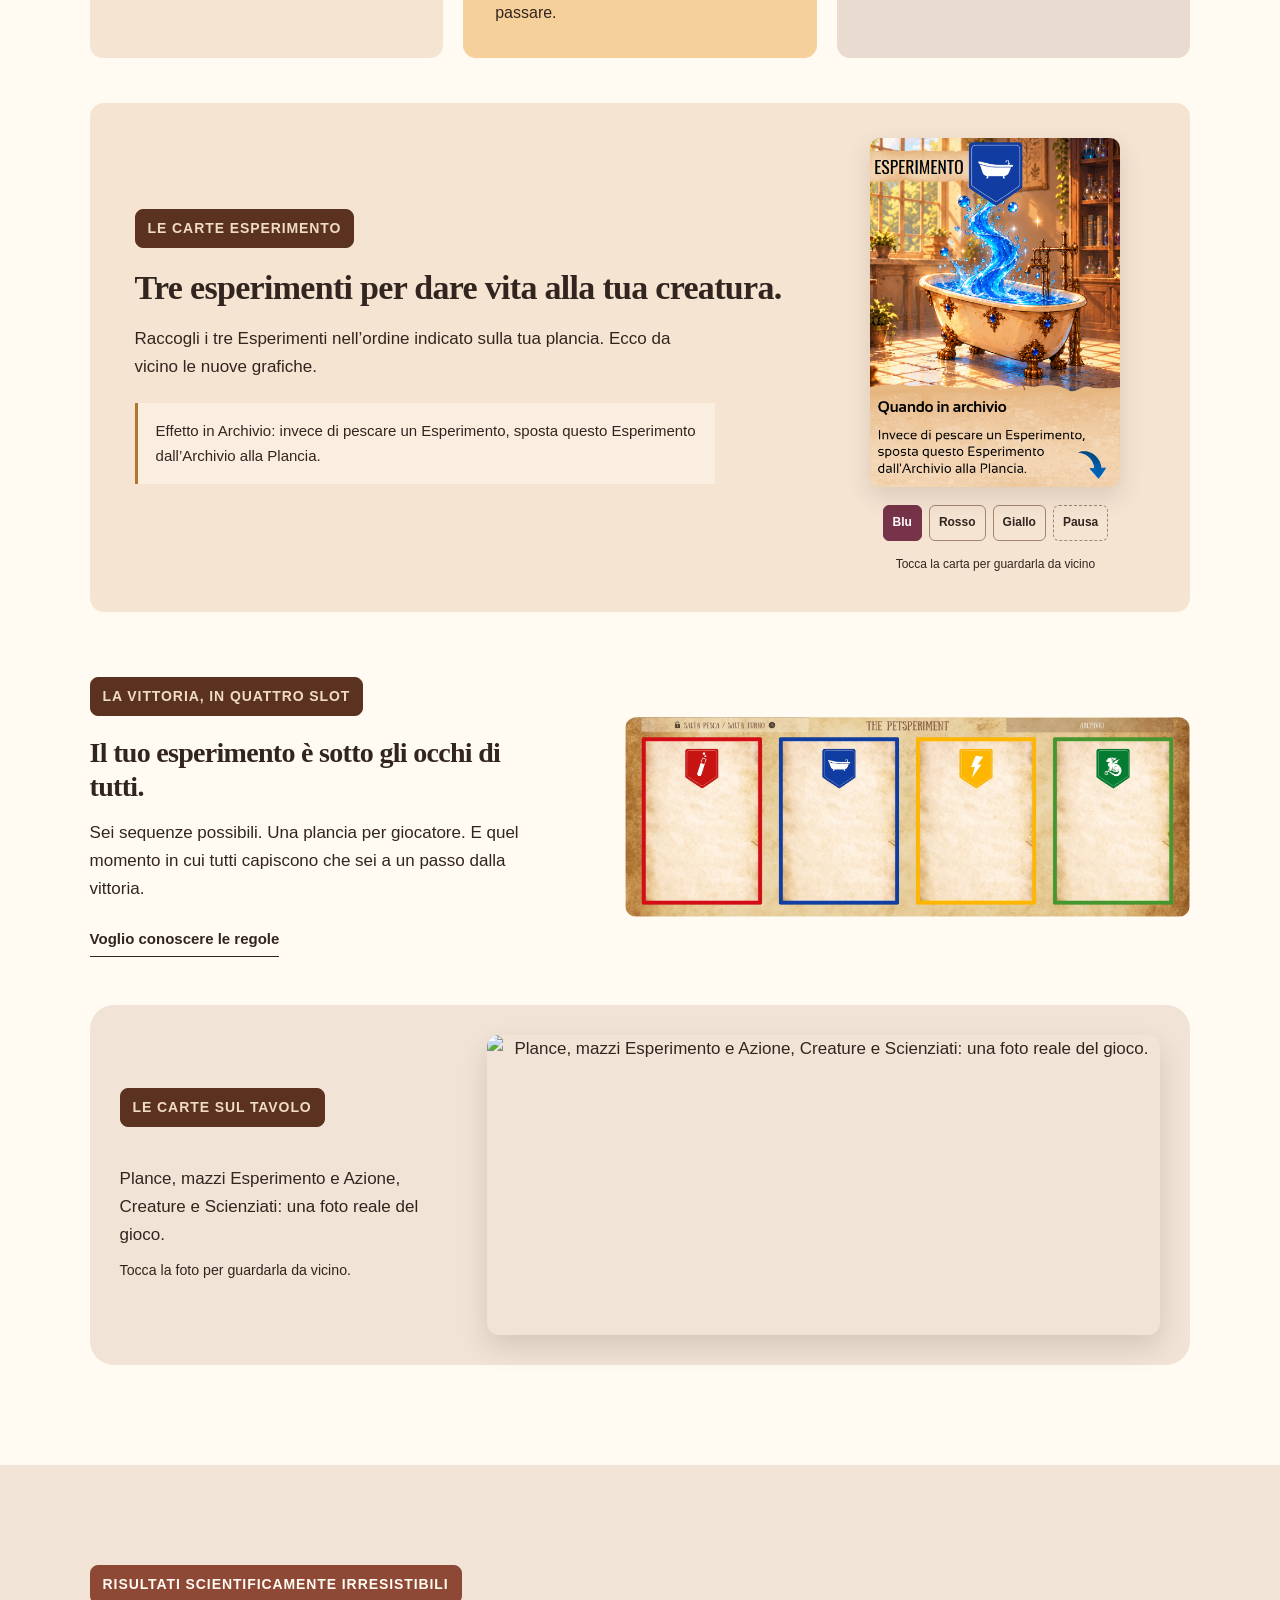
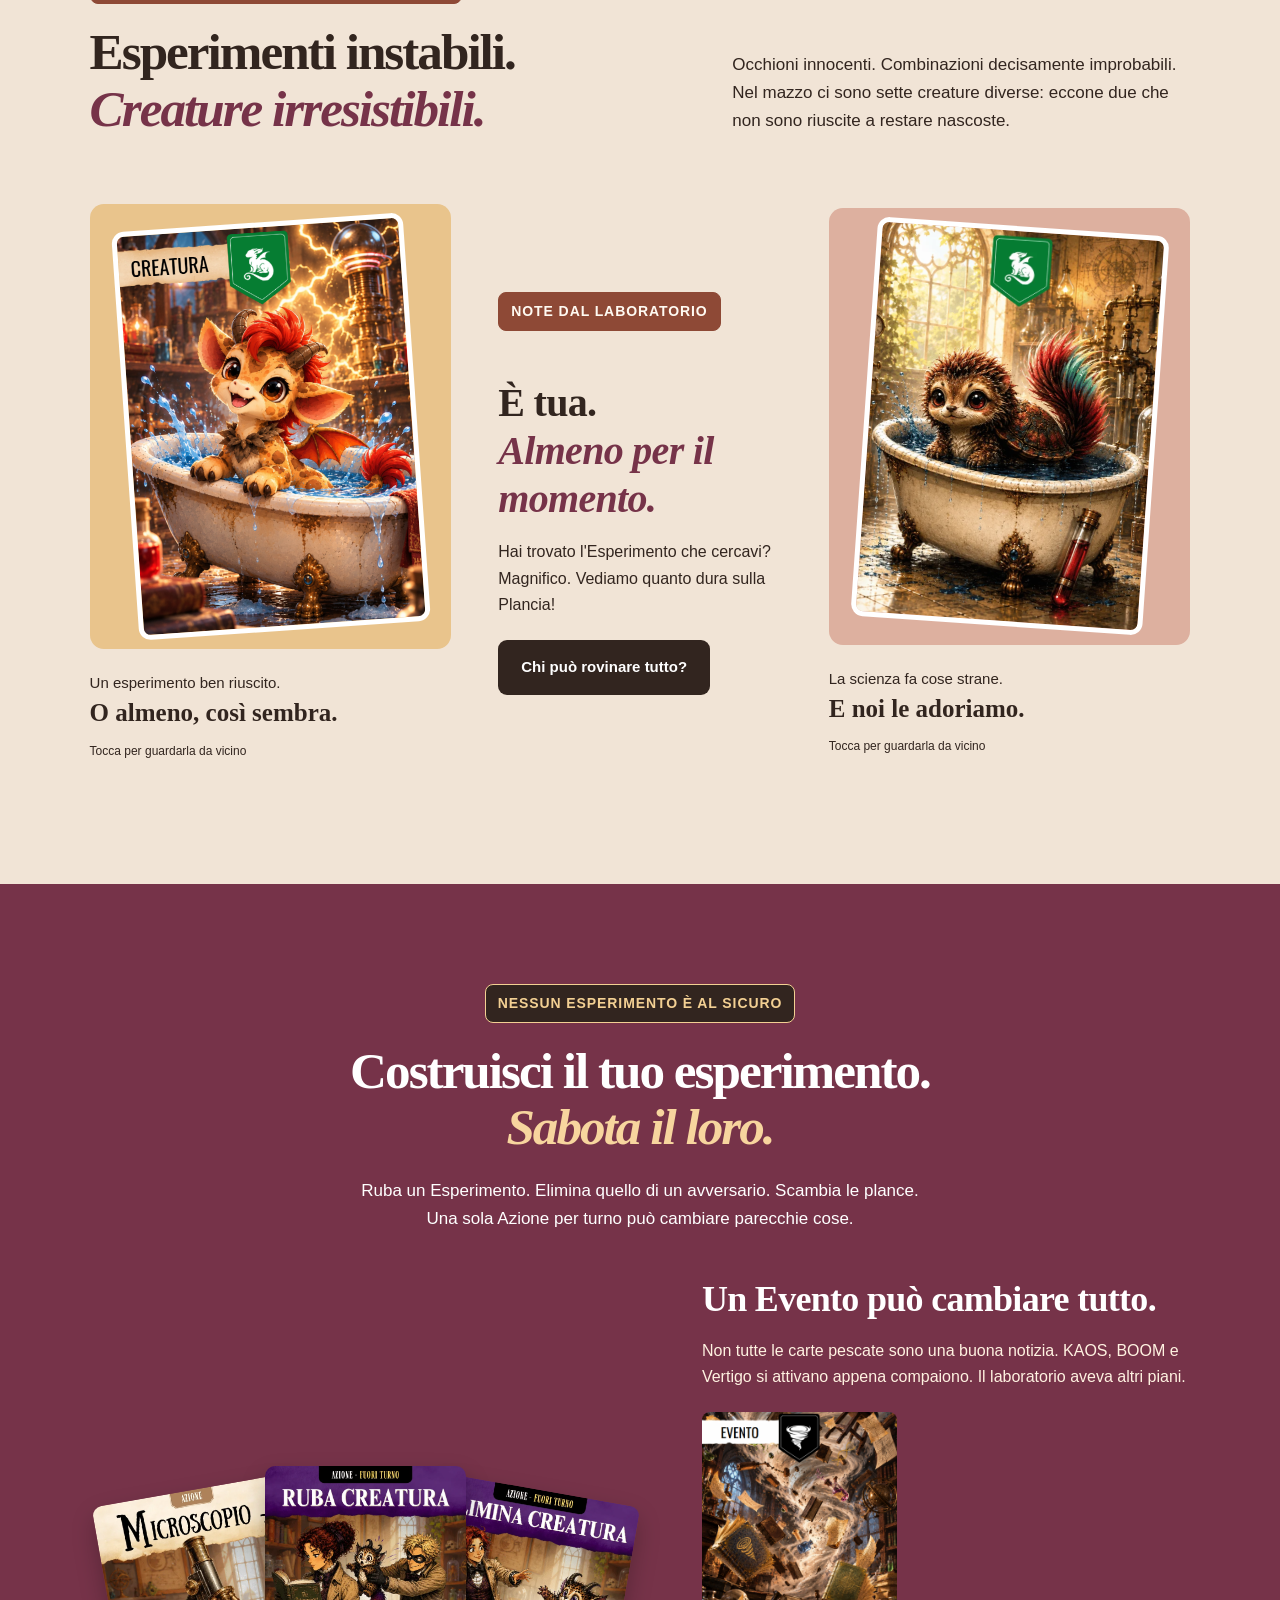
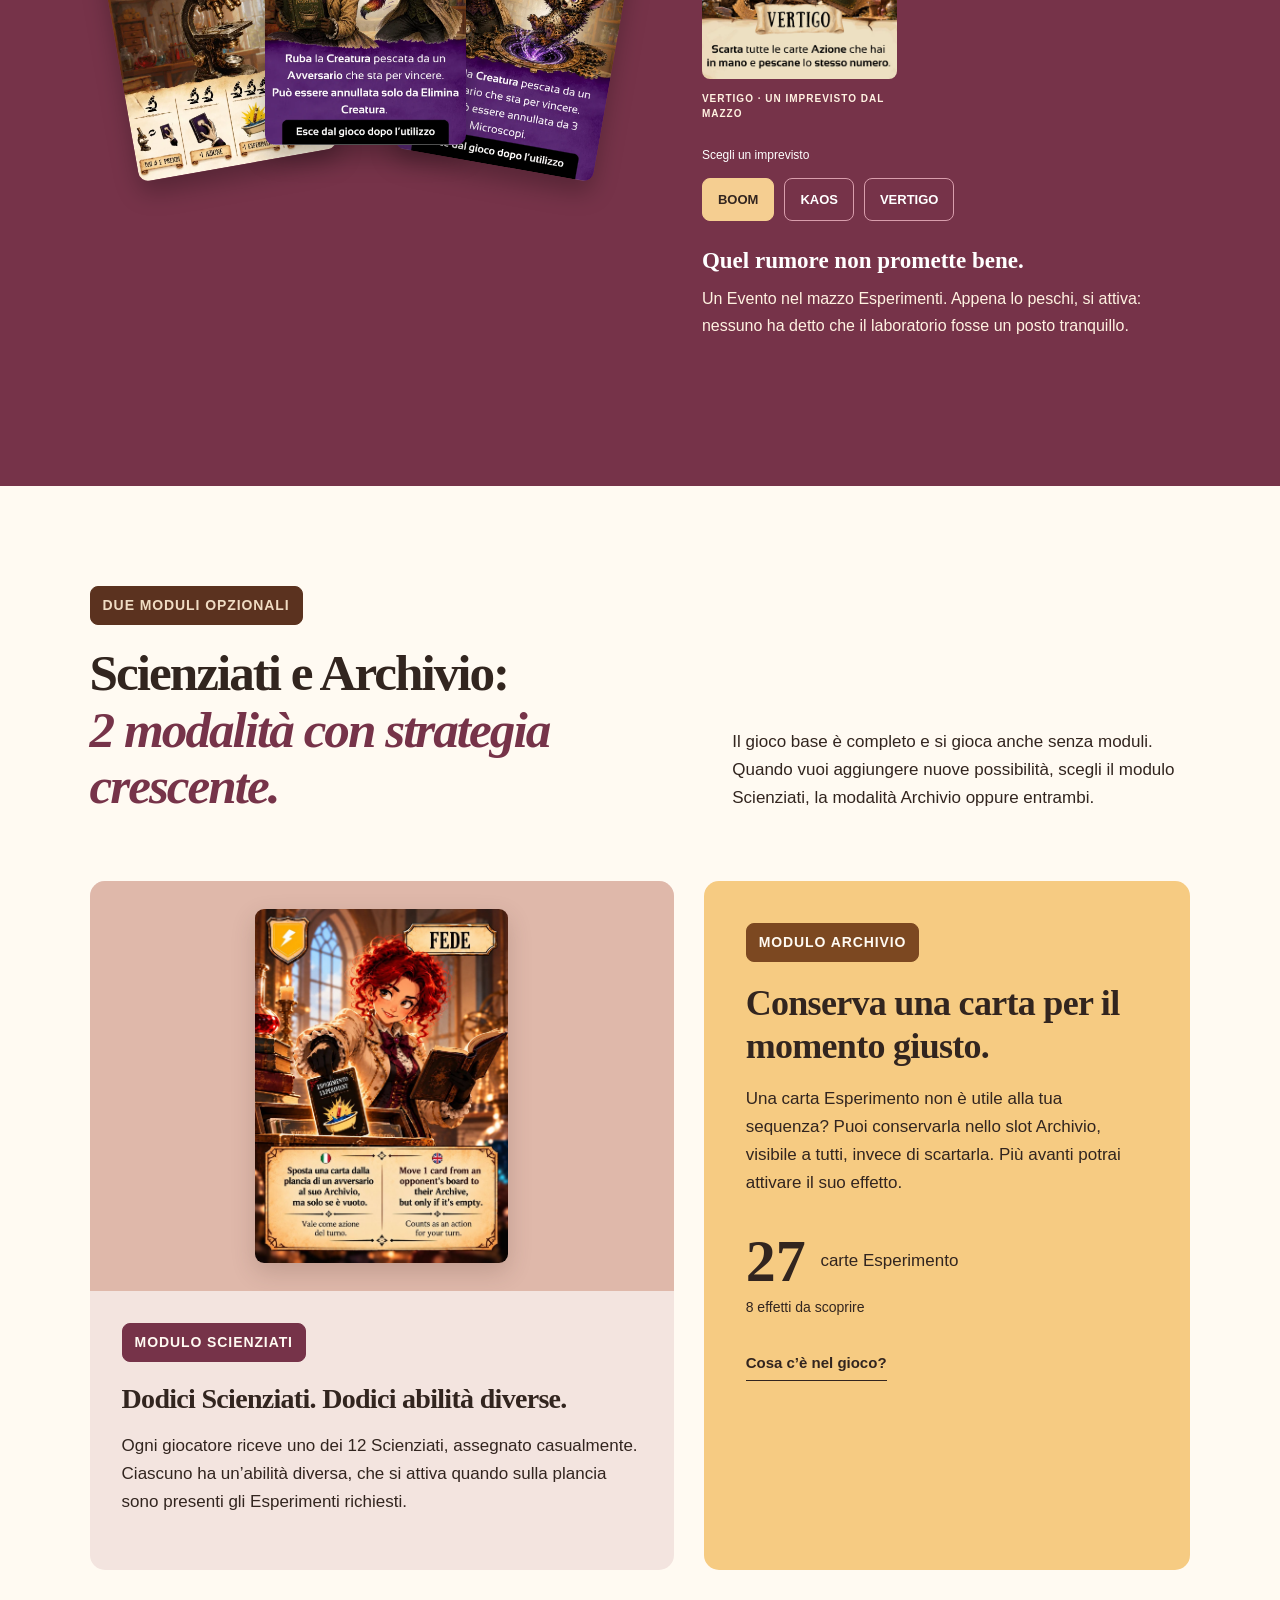
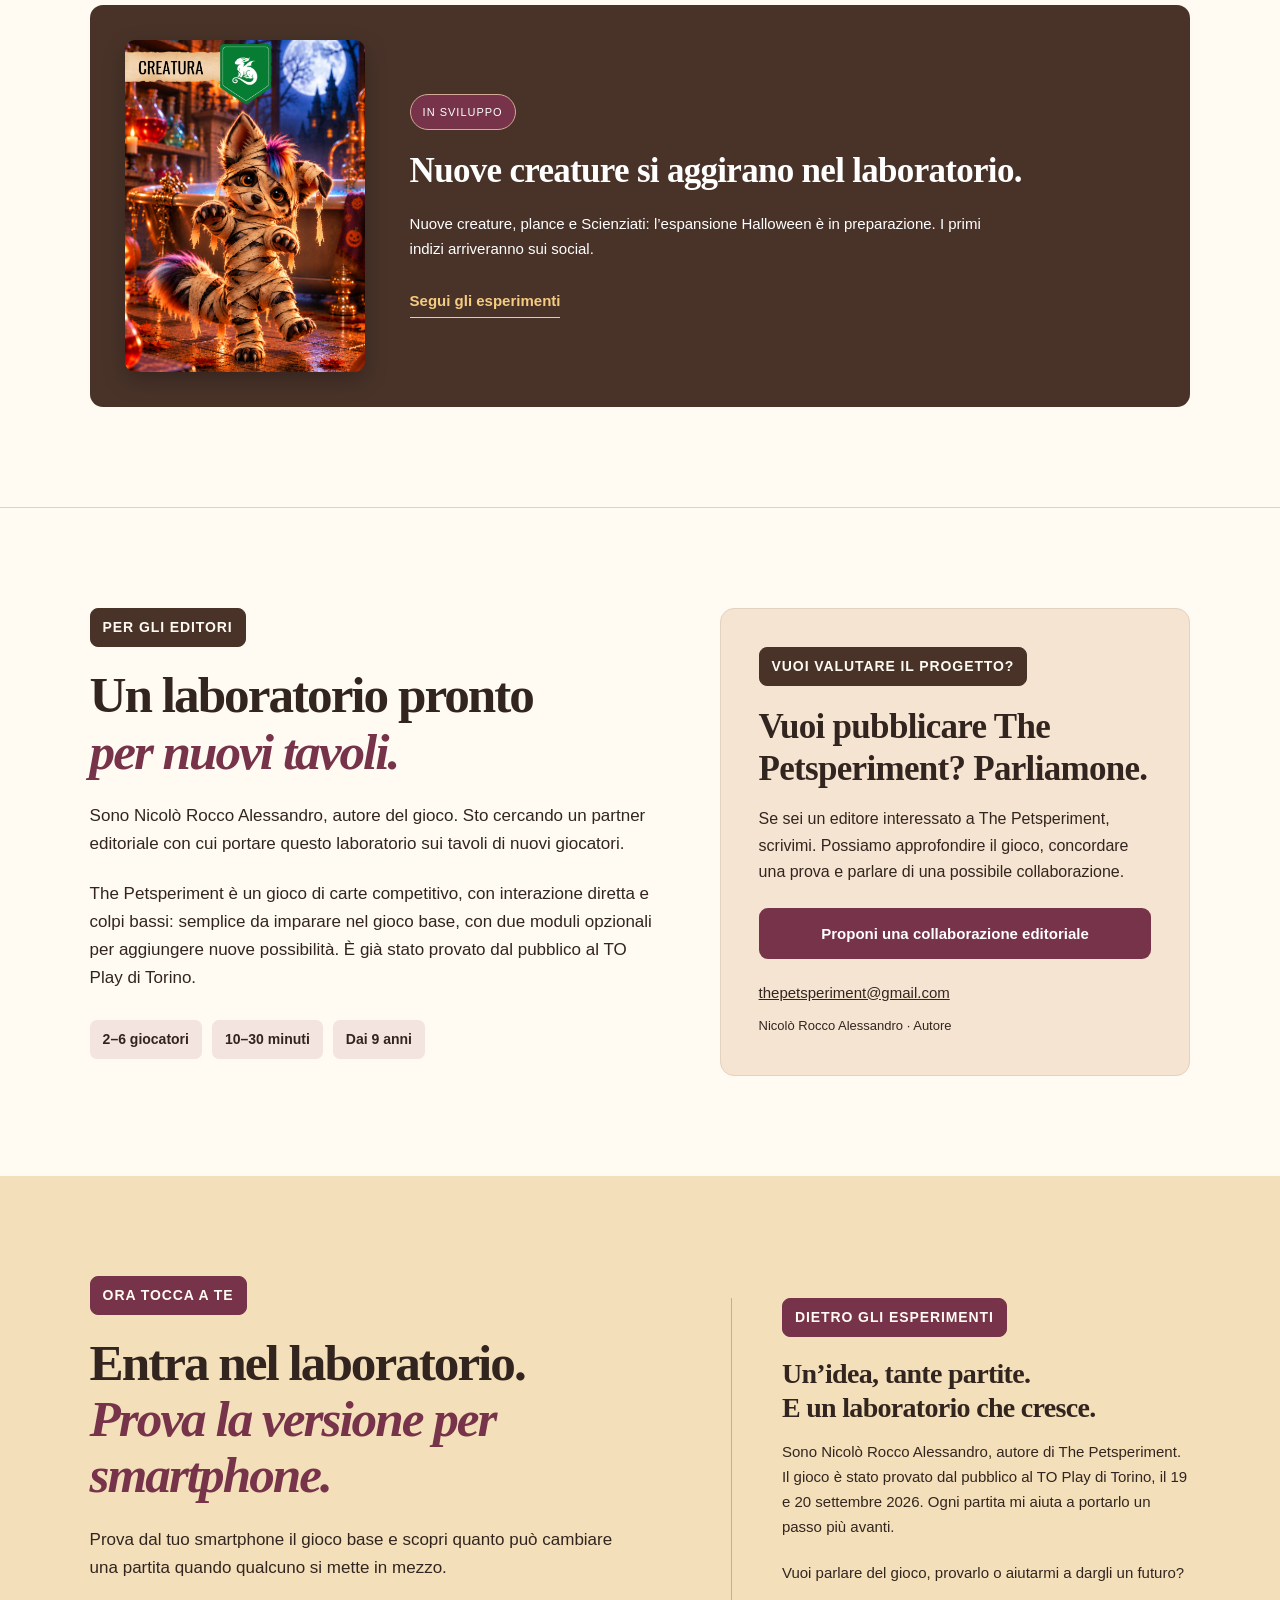
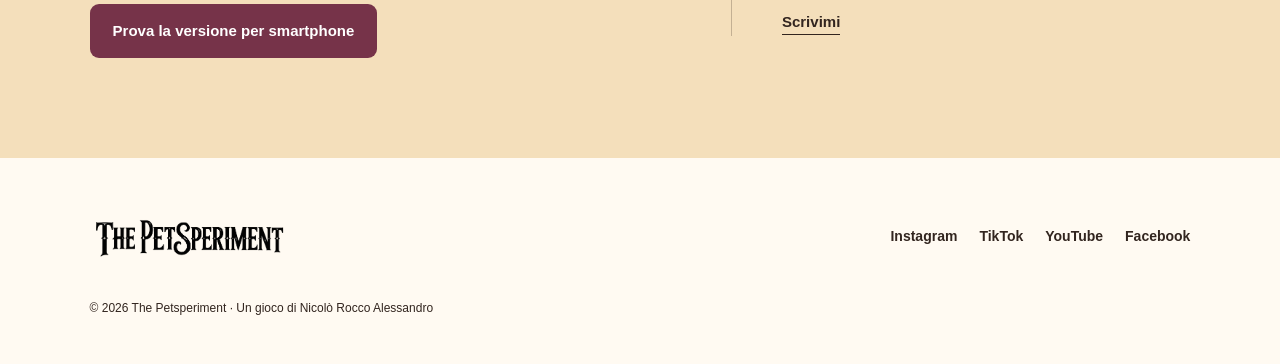
==== commit 9342dfa7: "Add files via upload" ====
--- a/index.html
+++ b/index.html
@@ -1,14 +1,15 @@
 <!doctype html><html lang="it"><head><meta charset="utf-8"><meta name="viewport" content="width=device-width,initial-scale=1"><title>The Petsperiment — Un caos meraviglioso</title><meta name="description" content="Creature irresistibili, esperimenti improbabili e amici senza scrupoli. Scopri The Petsperiment: il gioco di carte per 2–6 scienziati, dai 9 anni."><meta name="theme-color" content="#522696"><link rel="icon" href="assets/favicon.svg"><link rel="alternate" hreflang="en" href="index-en.html"><link rel="alternate" hreflang="it" href="index.html"><link rel="stylesheet" href="style.css"><script src="script.js" defer></script></head><body>
-<header><a class="brand" href="#inizio" aria-label="The Petsperiment, inizio"><img class="brand-logo" src="assets/petsperiment-wordmark.png" alt="The Petsperiment" width="2172" height="724"></a><nav aria-label="Menu principale"><a href="#gioco">Il gioco</a><a href="#creature">Le creature</a><a href="#laboratorio">Più caos?</a><a class="navplay" href="https://thepetsperiment.rokkonick.workers.dev" target="_blank" rel="noopener">Provalo online</a></nav><div class="header-controls"><div class="language-switch" aria-label="Lingua del sito"><span aria-current="page">IT</span><a href="index-en.html" lang="en" aria-label="English version">EN</a></div><button class="menu" aria-expanded="false" aria-label="Apri menu">Menu</button></div></header>
-<main><section class="hero" id="inizio"><div class="hero-copy"><span class="eyebrow">SCIENZIATI SENZA SCRUPOLI CERCASI</span><h1>Piccole creature.<br>Grandi <em>colpi bassi.</em></h1><p>Crea la tua creatura prima degli altri.<br>Facile? Sì. Finché i tuoi amici non ci mettono lo zampino.</p><div class="ctas"><a class="button purple" href="#gioco">Entra nel laboratorio</a><a class="textlink" href="#creature">Fammi vedere le creature</a></div><div class="stats"><span><b>2–6</b> giocatori</span><span><b>10–30</b> minuti</span><span><b>9+</b> anni</span></div></div><div class="hero-art"><img class="scientists" src="assets/hero-poster.jpg" alt="I due scienziati di The Petsperiment con le loro pozioni: Nessun esperimento è al sicuro" fetchpriority="high" width="1092" height="1441"></div></section>
+<header><a class="brand" href="#inizio" aria-label="The Petsperiment, inizio"><img class="brand-logo" src="assets/petsperiment-wordmark.png" alt="The Petsperiment" width="2172" height="724"></a><nav aria-label="Menu principale"><a href="#gioco">Il gioco</a><a href="#creature">Le creature</a><a href="#laboratorio">Più caos?</a><a href="#editori">Editori</a><a class="navplay" href="https://thepetsperiment.rokkonick.workers.dev" target="_blank" rel="noopener">Provalo online</a></nav><div class="header-controls"><div class="language-switch" aria-label="Lingua del sito"><span aria-current="page">IT</span><a href="index-en.html" lang="en" aria-label="English version">EN</a></div><button class="menu" aria-expanded="false" aria-label="Apri menu">Menu</button></div></header>
+<main><section class="hero" id="inizio"><div class="hero-copy"><span class="eyebrow">SCIENZIATI SENZA SCRUPOLI CERCASI</span><h1>Crea la tua creatura.<br><em>Prima che qualcuno rovini tutto.</em></h1><p>Crea la tua creatura prima degli altri.<br>Facile? Sì. Finché i tuoi amici non ci mettono lo zampino.</p><div class="ctas"><a class="button purple" href="#gioco">Entra nel laboratorio</a><a class="textlink" href="#creature">Fammi vedere le creature</a></div><div class="stats"><span><b>2–6</b> giocatori</span><span><b>10–30</b> minuti</span><span><b>9+</b> anni</span></div></div><div class="hero-art hero-carousel" role="region" aria-label="Locandine di The Petsperiment"><div class="hero-stage"><img class="hero-slide active" src="assets/hero-poster.jpg" alt="The Petsperiment: Nessun esperimento è al sicuro" aria-hidden="false" width="1092" height="1441" fetchpriority="high"><img class="hero-slide" src="assets/hero-creatures.jpg" alt="The Petsperiment: Creature, esperimenti e colpi bassi!" aria-hidden="true" width="1165" height="1536"><img class="hero-slide" src="assets/hero-scientists.jpg" alt="The Petsperiment: Scienziati senza scrupoli cercasi." aria-hidden="true" width="1165" height="1536"></div><div class="hero-controls"><button type="button" data-hero-slide="0" aria-label="Mostra locandina 1" aria-current="true">1</button><button type="button" data-hero-slide="1" aria-label="Mostra locandina 2" aria-current="false">2</button><button type="button" data-hero-slide="2" aria-label="Mostra locandina 3" aria-current="false">3</button><button type="button" class="hero-pause" aria-pressed="false">Pausa</button></div></div></section>
 <div class="ribbon"><span>CREATURE ADORABILI</span><span>✳</span><span>ESPERIMENTI IMPROBABILI</span><span>✳</span><span>AMICI SOSPETTI</span><span>✳</span><span>UN CAOS MERAVIGLIOSO</span></div>
-<section class="intro section" id="gioco"><div class="section-top"><div><span class="eyebrow">IL TUO PIANO È GENIALE. QUASI.</span><h2>Ti manca solo una carta.<br><em>Lo sanno anche gli altri.</em></h2></div><p>In The Petsperiment ogni esperimento cresce sotto gli occhi di tutti. Mentre tu prepari la vittoria, qualcuno sta già preparando il tuo prossimo imprevisto.</p></div><div class="journey"><article><span class="step">01 / PREPARA</span><h3>Un esperimento tutto tuo.</h3><p>Prendi una plancia e scegli la tua Creatura obiettivo. Hai una sequenza da completare e quattro carte Azione con cui iniziare.</p></article><article><span class="step">02 / COSTRUISCI</span><h3>Tre colori. Nell’ordine giusto.</h3><p>Pesca un Esperimento. Se è il prossimo colore della tua sequenza, piazzalo. Poi pesca un’Azione e decidi se giocarla o passare.</p></article><article><span class="step">03 / CREA</span><h3>Ed ecco la tua creatura!</h3><p>Completa i tre colori e aggiungi una Creatura. È quella del tuo obiettivo? Hai vinto. È un’altra? Gli avversari possono ancora reagire.</p></article></div><div class="experiment-showcase"><div><span class="eyebrow">LE CARTE ESPERIMENTO</span><h3>Tre colori.<br>Il tuo esperimento prende forma.</h3><p>Blu, rosso e giallo: raccoglili nell’ordine indicato sulla tua plancia. Ecco da vicino le nuove grafiche.</p><p class="archive-effect">Effetto in Archivio: invece di pescare un Esperimento, sposta questo Esperimento dall’Archivio alla Plancia.</p></div><div class="experiment-carousel" role="region" aria-label="Galleria carte Esperimento"><button class="experiment-stage" data-zoom="assets/experiment-blue.png" data-caption="Effetto in Archivio: invece di pescare un Esperimento, sposta questo Esperimento dall’Archivio alla Plancia." aria-label="Ingrandisci la carta Esperimento visualizzata"><img class="experiment-slide active" src="assets/experiment-blue.png" alt="Carta Esperimento: Blu" aria-hidden="false" width="456" height="637" loading="lazy"><img class="experiment-slide" src="assets/experiment-red.png" alt="Carta Esperimento: Rosso" aria-hidden="true" width="456" height="637" loading="lazy"><img class="experiment-slide" src="assets/experiment-yellow.png" alt="Carta Esperimento: Giallo" aria-hidden="true" width="456" height="637" loading="lazy"></button><div class="slide-controls"><button type="button" class="slide-select" data-slide="0" aria-label="Mostra Blu" aria-current="true">Blu</button><button type="button" class="slide-select" data-slide="1" aria-label="Mostra Rosso" aria-current="false">Rosso</button><button type="button" class="slide-select" data-slide="2" aria-label="Mostra Giallo" aria-current="false">Giallo</button><button class="slide-pause" type="button" aria-pressed="false">Pausa</button></div><small>Tocca la carta per guardarla da vicino</small></div></div><div class="board-feature"><div><span class="eyebrow">LA VITTORIA, IN QUATTRO SLOT</span><h3>Il tuo piccolo capolavoro.<br>In bella vista.</h3><p>Sei sequenze possibili. Una plancia per giocatore. E quel momento in cui tutti capiscono che sei a un passo dalla vittoria.</p><button class="textlink" data-dialog="rules">Voglio conoscere le regole</button></div><button class="image-button" data-zoom="assets/plancia-1.webp" data-caption="Una delle sei plance: tre colori in sequenza e uno slot Creatura." aria-label="Ingrandisci la plancia"><img src="assets/plancia-1.webp" alt="Plancia originale di The Petsperiment" loading="lazy"></button></div></section>
-<section class="creatures section" id="creature"><div class="section-top"><div><span class="eyebrow">RISULTATI SCIENTIFICAMENTE IRRESISTIBILI</span><h2>Ma che cosa<br><em>abbiamo creato?</em></h2></div><p>Occhioni innocenti. Combinazioni decisamente improbabili. Nel mazzo ci sono sette creature diverse: eccone due che non sono riuscite a restare nascoste.</p></div><div class="creature-gallery"><button class="creature" data-zoom="assets/creature-new.png" data-caption="Una delle sette creature del gioco. Tenerissima. Anche quando te la rubano."><div class="creature-image"><img src="assets/creature-new.png" alt="Creatura ibrida con macchie da giraffa, criniera rossa e piccole ali" loading="lazy" width="452" height="641"></div><span>Un esperimento ben riuscito.<b>O almeno, così sembra.</b><small>Tocca per guardarla da vicino</small></span></button><div class="creature-note"><span>NOTE DAL LABORATORIO</span><h3>Non affezionarti<br><em>troppo.</em></h3><p>Hai trovato la creatura che cercavi? Magnifico. Ora convinciti che gli altri ti lasceranno tenerla.</p><a class="button dark" href="#caos">Chi può rovinare tutto?</a></div><button class="creature second" data-zoom="assets/186.webp" data-caption="Un’altra creatura originale di The Petsperiment. Il laboratorio ha ancora altri segreti."><div class="creature-image"><img src="assets/186.webp" alt="Seconda creatura originale di The Petsperiment" loading="lazy" width="665" height="923"></div><span>La scienza fa cose strane.<b>E noi le adoriamo.</b><small>Tocca per guardarla da vicino</small></span></button></div></section>
-<section class="chaos section" id="caos"><div class="chaos-heading"><span class="eyebrow">NESSUN ESPERIMENTO È AL SICURO</span><h2>L’amicizia è importante.<br><em>Vincere un po’ di più.</em></h2><p>Ruba un Esperimento. Elimina quello di un avversario. Scambia le plance.<br>Una sola Azione per turno può cambiare parecchie cose.</p></div><div class="chaos-grid"><div class="card-fan"><button data-zoom="assets/18x.webp" data-caption="Microscopio: quattro usi diversi e una difesa. Una carta, tante possibilità." aria-label="Guarda la carta Microscopio"><img src="assets/18x.webp" alt="Carta Microscopio" loading="lazy"></button><button data-zoom="assets/1x-2.webp" data-caption="Ruba Creatura: un’Azione viola da giocare fuori turno quando un avversario sta per vincere. Dopo l’uso esce dal gioco." aria-label="Guarda la carta Ruba Creatura"><img src="assets/1x-2.webp" alt="Carta Ruba Creatura" loading="lazy"></button><button data-zoom="assets/1x.webp" data-caption="Elimina Creatura: un’Azione viola fuori turno che può interrompere una vittoria. Dopo l’uso esce dal gioco." aria-label="Guarda la carta Elimina Creatura"><img src="assets/1x.webp" alt="Carta Elimina Creatura" loading="lazy"></button></div><div class="chaos-aside"><h3>E poi c’è il mazzo.</h3><p>Non tutte le carte pescate sono una buona notizia. KAOS, BOOM e Vertigo si attivano appena compaiono. Il laboratorio aveva altri piani.</p><button class="event-preview" data-zoom="assets/vertigo-event.png" data-caption="Vertigo: scarta tutte le carte Azione che hai in mano e pescane lo stesso numero." aria-label="Ingrandisci la carta Evento Vertigo"><img src="assets/vertigo-event.png" alt="Carta Evento Vertigo" width="462" height="632" loading="lazy"><span>VERTIGO · UN IMPREVISTO DAL MAZZO</span></button><span class="hint">Scegli un imprevisto</span><div class="event-tabs" role="tablist" aria-label="Carte Evento"><button role="tab" aria-selected="true" aria-controls="event-text" id="tab-boom" data-event="boom">BOOM</button><button role="tab" aria-selected="false" aria-controls="event-text" id="tab-kaos" data-event="kaos" tabindex="-1">KAOS</button><button role="tab" aria-selected="false" aria-controls="event-text" id="tab-vertigo" data-event="vertigo" tabindex="-1">VERTIGO</button></div><div id="event-text" role="tabpanel" aria-labelledby="tab-boom" aria-live="polite"><h4>Quel rumore non promette bene.</h4><p>Un Evento nel mazzo Esperimenti. Appena lo peschi, si attiva: nessuno ha detto che il laboratorio fosse un posto tranquillo.</p></div></div></div></section>
-<section class="section modules" id="laboratorio"><div class="section-top"><div><span class="eyebrow">DUE MODULI OPZIONALI</span><h2>Scienziati e Archivio.<br><em>Nuovi modi di giocare.</em></h2></div><p>Il gioco base è completo e si gioca anche senza moduli. Quando vuoi aggiungere nuove possibilità, scegli il modulo Scienziati, la modalità Archivio oppure entrambi.</p></div><div class="module-grid"><article class="scientist-module"><div class="module-images"><button data-zoom="assets/fede-bilingual.png" data-caption="Fede, una dei dodici Scienziati. La nuova carta riporta la sua abilità in italiano e inglese." aria-label="Ingrandisci la carta bilingue di Fede"><img src="assets/fede-bilingual.png" alt="Scienziata Fede: carta con abilità in italiano e inglese" loading="lazy" width="1061" height="1482"></button></div><div><span class="eyebrow">MODULO SCIENZIATI</span><h3>Ogni Scienziato ha un’abilità.</h3><p>Ogni giocatore riceve uno dei 12 Scienziati, assegnato casualmente. Ciascuno ha un’abilità diversa, che si attiva quando sulla plancia sono presenti i colori richiesti.</p></div></article><article class="archive-module"><span class="eyebrow">MODULO ARCHIVIO</span><h3>Conserva una carta.<br>Usane l’effetto.</h3><p>Una carta colore non è utile alla tua sequenza? Puoi conservarla nello slot Archivio, visibile a tutti, invece di scartarla. Più avanti potrai attivare il suo effetto.</p><p class="archive-number"><b>27</b> carte colore <span>8 effetti da scoprire</span></p><button class="textlink" data-dialog="components">Cosa c’è nel gioco?</button></article></div><aside class="halloween"><button class="halloween-preview" data-zoom="assets/halloween-preview.png" data-caption="Un’anteprima delle nuove creature dell’espansione Halloween, ancora in sviluppo." aria-label="Ingrandisci la creatura Halloween"><img src="assets/halloween-preview.png" alt="Una tenera creatura mummia nell’espansione Halloween" width="460" height="637" loading="lazy"></button><div class="halloween-copy"><span class="pill">IN SVILUPPO</span><h3>Dal laboratorio arriva<br>un brivido nuovo.</h3><p>Nuove creature, plance e Scienziati: l’espansione Halloween è in preparazione. I primi indizi arriveranno sui social.</p><a class="textlink" href="https://www.instagram.com/thepetsperiment/" target="_blank" rel="noopener">Segui gli esperimenti</a></div></aside></section>
-<section class="final section" id="prova"><div><span class="eyebrow">ORA TOCCA A TE</span><h2>La teoria è bella.<br><em>Il caos dal vivo, di più.</em></h2><p>Prova la versione base online e scopri quanto può cambiare una partita quando qualcuno si mette in mezzo.</p><a class="button purple" href="https://thepetsperiment.rokkonick.workers.dev" target="_blank" rel="noopener">Gioca la versione base</a></div><div class="author"><span class="eyebrow">DIETRO GLI ESPERIMENTI</span><h3>Un’idea, tante partite.<br>E un laboratorio che cresce.</h3><p>Sono Nicolò Rocco Alessandro, autore di The Petsperiment. Il gioco è stato provato dal pubblico al TO Play di Torino, il 19 e 20 settembre 2026. Ogni partita mi aiuta a portarlo un passo più avanti.</p><p>Vuoi parlare del gioco, provarlo o aiutarmi a dargli un futuro?</p><a class="textlink" href="mailto:thepetsperiment@gmail.com">Scrivimi</a></div></section></main>
+<section class="intro section" id="gioco"><div class="section-top"><div><span class="eyebrow">IL TUO PIANO È GENIALE. QUASI.</span><h2>Completa l’esperimento.<br><em>Sopravvivi ai tuoi amici.</em></h2></div><p>In The Petsperiment ogni esperimento cresce sotto gli occhi di tutti. Mentre tu prepari la vittoria, qualcuno sta già preparando il tuo prossimo imprevisto.</p></div><div class="journey"><article><span class="step">01 / PREPARA</span><h3>Ogni scienziato ha il suo obiettivo.</h3><p>Prendi una plancia e scegli la tua Creatura obiettivo. Hai una sequenza da completare e quattro carte Azione con cui iniziare.</p></article><article><span class="step">02 / COSTRUISCI</span><h3>Tre esperimenti. Nell’ordine giusto.</h3><p>Pesca un Esperimento. Se è il prossimo Esperimento richiesto dalla tua sequenza, piazzalo. Poi pesca un’Azione e decidi se giocarla o passare.</p></article><article><span class="step">03 / CREA</span><h3>Completa la plancia e conquista la vittoria.</h3><p>Completa i tre Esperimenti e aggiungi una Creatura. È quella del tuo obiettivo? Hai vinto. È un’altra? Gli avversari possono ancora reagire.</p></article></div><div class="experiment-showcase"><div><span class="eyebrow">LE CARTE ESPERIMENTO</span><h3>Tre esperimenti per dare vita alla tua creatura.</h3><p>Raccogli i tre Esperimenti nell’ordine indicato sulla tua plancia. Ecco da vicino le nuove grafiche.</p><p class="archive-effect">Effetto in Archivio: invece di pescare un Esperimento, sposta questo Esperimento dall’Archivio alla Plancia.</p></div><div class="experiment-carousel" role="region" aria-label="Galleria carte Esperimento"><button class="experiment-stage" data-zoom="assets/experiment-blue.png" data-caption="Effetto in Archivio: invece di pescare un Esperimento, sposta questo Esperimento dall’Archivio alla Plancia." aria-label="Ingrandisci la carta Esperimento visualizzata"><img class="experiment-slide active" src="assets/experiment-blue.png" alt="Carta Esperimento: Blu" aria-hidden="false" width="456" height="637" loading="lazy"><img class="experiment-slide" src="assets/experiment-red.png" alt="Carta Esperimento: Rosso" aria-hidden="true" width="456" height="637" loading="lazy"><img class="experiment-slide" src="assets/experiment-yellow.png" alt="Carta Esperimento: Giallo" aria-hidden="true" width="456" height="637" loading="lazy"></button><div class="slide-controls"><button type="button" class="slide-select" data-slide="0" aria-label="Mostra Blu" aria-current="true">Blu</button><button type="button" class="slide-select" data-slide="1" aria-label="Mostra Rosso" aria-current="false">Rosso</button><button type="button" class="slide-select" data-slide="2" aria-label="Mostra Giallo" aria-current="false">Giallo</button><button class="slide-pause" type="button" aria-pressed="false">Pausa</button></div><small>Tocca la carta per guardarla da vicino</small></div></div><div class="board-feature"><div><span class="eyebrow">LA VITTORIA, IN QUATTRO SLOT</span><h3>Il tuo esperimento è sotto gli occhi di tutti.</h3><p>Sei sequenze possibili. Una plancia per giocatore. E quel momento in cui tutti capiscono che sei a un passo dalla vittoria.</p><button class="textlink" data-dialog="rules">Voglio conoscere le regole</button></div><button class="image-button" data-zoom="assets/plancia-1.webp" data-caption="Una delle sei plance: tre Esperimenti in sequenza e uno slot Creatura." aria-label="Ingrandisci la plancia"><img src="assets/plancia-1.webp" alt="Plancia originale di The Petsperiment" loading="lazy"></button></div><figure class="real-game"><figcaption><span class="eyebrow">LE CARTE SUL TAVOLO</span><p>Plance, mazzi Esperimento e Azione, Creature e Scienziati: una foto reale del gioco.</p><small>Tocca la foto per guardarla da vicino.</small></figcaption><button type="button" class="image-button real-game-image" data-zoom="assets/game-on-table.png" data-caption="Plance, mazzi Esperimento e Azione, Creature e Scienziati: una foto reale del gioco." aria-label="Ingrandisci la foto del gioco"><img src="assets/game-on-table.png" alt="Plance, mazzi Esperimento e Azione, Creature e Scienziati: una foto reale del gioco." loading="lazy" width="1536" height="684"></button></figure></section>
+<section class="creatures section" id="creature"><div class="section-top"><div><span class="eyebrow">RISULTATI SCIENTIFICAMENTE IRRESISTIBILI</span><h2>Esperimenti instabili.<br><em>Creature irresistibili.</em></h2></div><p>Occhioni innocenti. Combinazioni decisamente improbabili. Nel mazzo ci sono sette creature diverse: eccone due che non sono riuscite a restare nascoste.</p></div><div class="creature-gallery"><button class="creature" data-zoom="assets/creature-new.png" data-caption="Una delle sette creature del gioco. Tenerissima. Anche quando te la rubano."><div class="creature-image"><img src="assets/creature-new.png" alt="Creatura ibrida con macchie da giraffa, criniera rossa e piccole ali" loading="lazy" width="452" height="641"></div><span>Un esperimento ben riuscito.<b>O almeno, così sembra.</b><small>Tocca per guardarla da vicino</small></span></button><div class="creature-note"><span>NOTE DAL LABORATORIO</span><h3>È tua.<br><em>Almeno per il momento.</em></h3><p>Hai trovato l'Esperimento che cercavi? Magnifico. Vediamo quanto dura sulla Plancia!</p><a class="button dark" href="#caos">Chi può rovinare tutto?</a></div><button class="creature second" data-zoom="assets/186.webp" data-caption="Un’altra creatura originale di The Petsperiment. Il laboratorio ha ancora altri segreti."><div class="creature-image"><img src="assets/186.webp" alt="Seconda creatura originale di The Petsperiment" loading="lazy" width="665" height="923"></div><span>La scienza fa cose strane.<b>E noi le adoriamo.</b><small>Tocca per guardarla da vicino</small></span></button></div></section>
+<section class="chaos section" id="caos"><div class="chaos-heading"><span class="eyebrow">NESSUN ESPERIMENTO È AL SICURO</span><h2>Costruisci il tuo esperimento.<br><em>Sabota il loro.</em></h2><p>Ruba un Esperimento. Elimina quello di un avversario. Scambia le plance.<br>Una sola Azione per turno può cambiare parecchie cose.</p></div><div class="chaos-grid"><div class="card-fan"><button data-zoom="assets/18x.webp" data-caption="Microscopio: quattro usi diversi e una difesa. Una carta, tante possibilità." aria-label="Guarda la carta Microscopio"><img src="assets/18x.webp" alt="Carta Microscopio" loading="lazy"></button><button data-zoom="assets/1x-2.webp" data-caption="Ruba Creatura: un’Azione viola da giocare fuori turno quando un avversario sta per vincere. Dopo l’uso esce dal gioco." aria-label="Guarda la carta Ruba Creatura"><img src="assets/1x-2.webp" alt="Carta Ruba Creatura" loading="lazy"></button><button data-zoom="assets/1x.webp" data-caption="Elimina Creatura: un’Azione viola fuori turno che può interrompere una vittoria. Dopo l’uso esce dal gioco." aria-label="Guarda la carta Elimina Creatura"><img src="assets/1x.webp" alt="Carta Elimina Creatura" loading="lazy"></button></div><div class="chaos-aside"><h3>Un Evento può cambiare tutto.</h3><p>Non tutte le carte pescate sono una buona notizia. KAOS, BOOM e Vertigo si attivano appena compaiono. Il laboratorio aveva altri piani.</p><button class="event-preview" data-zoom="assets/vertigo-event.png" data-caption="Vertigo: scarta tutte le carte Azione che hai in mano e pescane lo stesso numero." aria-label="Ingrandisci la carta Evento Vertigo"><img src="assets/vertigo-event.png" alt="Carta Evento Vertigo" width="462" height="632" loading="lazy"><span>VERTIGO · UN IMPREVISTO DAL MAZZO</span></button><span class="hint">Scegli un imprevisto</span><div class="event-tabs" role="tablist" aria-label="Carte Evento"><button role="tab" aria-selected="true" aria-controls="event-text" id="tab-boom" data-event="boom">BOOM</button><button role="tab" aria-selected="false" aria-controls="event-text" id="tab-kaos" data-event="kaos" tabindex="-1">KAOS</button><button role="tab" aria-selected="false" aria-controls="event-text" id="tab-vertigo" data-event="vertigo" tabindex="-1">VERTIGO</button></div><div id="event-text" role="tabpanel" aria-labelledby="tab-boom" aria-live="polite"><h4>Quel rumore non promette bene.</h4><p>Un Evento nel mazzo Esperimenti. Appena lo peschi, si attiva: nessuno ha detto che il laboratorio fosse un posto tranquillo.</p></div></div></div></section>
+<section class="section modules" id="laboratorio"><div class="section-top"><div><span class="eyebrow">DUE MODULI OPZIONALI</span><h2>Scienziati e Archivio:<br><em>2 modalità con strategia crescente.</em></h2></div><p>Il gioco base è completo e si gioca anche senza moduli. Quando vuoi aggiungere nuove possibilità, scegli il modulo Scienziati, la modalità Archivio oppure entrambi.</p></div><div class="module-grid"><article class="scientist-module"><div class="module-images"><button data-zoom="assets/fede-bilingual.png" data-caption="Fede, una dei dodici Scienziati. La nuova carta riporta la sua abilità in italiano e inglese." aria-label="Ingrandisci la carta bilingue di Fede"><img src="assets/fede-bilingual.png" alt="Scienziata Fede: carta con abilità in italiano e inglese" loading="lazy" width="1061" height="1482"></button></div><div><span class="eyebrow">MODULO SCIENZIATI</span><h3>Dodici Scienziati. Dodici abilità diverse.</h3><p>Ogni giocatore riceve uno dei 12 Scienziati, assegnato casualmente. Ciascuno ha un’abilità diversa, che si attiva quando sulla plancia sono presenti gli Esperimenti richiesti.</p></div></article><article class="archive-module"><span class="eyebrow">MODULO ARCHIVIO</span><h3>Conserva una carta per il momento giusto.</h3><p>Una carta Esperimento non è utile alla tua sequenza? Puoi conservarla nello slot Archivio, visibile a tutti, invece di scartarla. Più avanti potrai attivare il suo effetto.</p><p class="archive-number"><b>27</b> carte Esperimento <span>8 effetti da scoprire</span></p><button class="textlink" data-dialog="components">Cosa c’è nel gioco?</button></article></div><aside class="halloween"><button class="halloween-preview" data-zoom="assets/halloween-preview.png" data-caption="Un’anteprima delle nuove creature dell’espansione Halloween, ancora in sviluppo." aria-label="Ingrandisci la creatura Halloween"><img src="assets/halloween-preview.png" alt="Una tenera creatura mummia nell’espansione Halloween" width="460" height="637" loading="lazy"></button><div class="halloween-copy"><span class="pill">IN SVILUPPO</span><h3>Nuove creature si aggirano nel laboratorio.</h3><p>Nuove creature, plance e Scienziati: l’espansione Halloween è in preparazione. I primi indizi arriveranno sui social.</p><a class="textlink" href="https://www.instagram.com/thepetsperiment/" target="_blank" rel="noopener">Segui gli esperimenti</a></div></aside></section>
+<section class="section publishers" id="editori" aria-labelledby="publisher-title"><div class="publisher-copy"><span class="eyebrow">PER GLI EDITORI</span><h2 id="publisher-title">Un laboratorio pronto<br><em>per nuovi tavoli.</em></h2><p>Sono Nicolò Rocco Alessandro, autore del gioco. Sto cercando un partner editoriale con cui portare questo laboratorio sui tavoli di nuovi giocatori.</p><p>The Petsperiment è un gioco di carte competitivo, con interazione diretta e colpi bassi: semplice da imparare nel gioco base, con due moduli opzionali per aggiungere nuove possibilità. È già stato provato dal pubblico al TO Play di Torino.</p><div class="publisher-facts"><span>2–6 giocatori</span><span>10–30 minuti</span><span>Dai 9 anni</span></div></div><div class="publisher-contact"><span class="eyebrow">VUOI VALUTARE IL PROGETTO?</span><h3>Vuoi pubblicare The Petsperiment? Parliamone.</h3><p>Se sei un editore interessato a The Petsperiment, scrivimi. Possiamo approfondire il gioco, concordare una prova e parlare di una possibile collaborazione.</p><a class="button purple" href="mailto:thepetsperiment@gmail.com?subject=Proposta%20editoriale%20%E2%80%94%20The%20Petsperiment">Proponi una collaborazione editoriale</a><a class="publisher-email" href="mailto:thepetsperiment@gmail.com">thepetsperiment@gmail.com</a><span class="publisher-signature">Nicolò Rocco Alessandro · Autore</span></div></section>
+<section class="final section" id="prova"><div><span class="eyebrow">ORA TOCCA A TE</span><h2>Entra nel laboratorio.<br><em>Prova la versione per smartphone.</em></h2><p>Prova dal tuo smartphone il gioco base e scopri quanto può cambiare una partita quando qualcuno si mette in mezzo.</p><a class="button purple" href="https://thepetsperiment.rokkonick.workers.dev" target="_blank" rel="noopener">Prova la versione per smartphone</a></div><div class="author"><span class="eyebrow">DIETRO GLI ESPERIMENTI</span><h3>Un’idea, tante partite.<br>E un laboratorio che cresce.</h3><p>Sono Nicolò Rocco Alessandro, autore di The Petsperiment. Il gioco è stato provato dal pubblico al TO Play di Torino, il 19 e 20 settembre 2026. Ogni partita mi aiuta a portarlo un passo più avanti.</p><p>Vuoi parlare del gioco, provarlo o aiutarmi a dargli un futuro?</p><a class="textlink" href="mailto:thepetsperiment@gmail.com">Scrivimi</a></div></section></main>
 <footer><a class="brand" href="#inizio"><img class="brand-logo" src="assets/petsperiment-wordmark.png" alt="The Petsperiment" width="2172" height="724"></a><div class="social"><a href="https://www.instagram.com/thepetsperiment/" target="_blank" rel="noopener">Instagram</a><a href="https://www.tiktok.com/@thepetsperiment" target="_blank" rel="noopener">TikTok</a><a href="https://www.youtube.com/@ThePetsperiment" target="_blank" rel="noopener">YouTube</a><a href="https://www.facebook.com/thepetsperiment" target="_blank" rel="noopener">Facebook</a></div><p>© 2026 The Petsperiment · Un gioco di Nicolò Rocco Alessandro</p></footer>
 <dialog id="zoom"><button class="close" aria-label="Chiudi anteprima">Chiudi ×</button><img alt=""><p></p></dialog>
-<dialog id="rules"><button class="close" aria-label="Chiudi regole">Chiudi ×</button><span class="eyebrow">PRIMA DI ENTRARE NEL LABORATORIO</span><h2>Le regole, senza giri.</h2><h3>Preparati</h3><p>Ogni giocatore riceve una plancia, sceglie una Creatura obiettivo e parte con 4 carte Azione. La sequenza di colori della plancia è visibile a tutti.</p><h3>Il tuo turno</h3><ol><li>Pesca un Esperimento: se corrisponde al prossimo colore della sequenza, piazzalo; altrimenti scartalo. Gli Eventi si attivano subito.</li><li>Pesca una carta Azione.</li><li>Gioca una sola Azione oppure passa. A fine turno puoi avere al massimo 7 carte in mano.</li></ol><h3>Come vinci</h3><p>Completa i tre colori nell’ordine della tua plancia e piazza una Creatura. Quella del tuo obiettivo ti fa vincere subito. Una Creatura diversa apre una finestra di reazione: gli altri possono ancora intervenire, anche in catena.</p><h3>Le eccezioni che fanno il caos</h3><p>Ruba Creatura ed Elimina Creatura si giocano fuori turno quando un avversario sta per vincere. Contromano si gioca all’inizio del proprio turno e ne inverte le fasi. Le tre Azioni viola hanno una sola copia ciascuna e dopo l’uso escono dal gioco.</p><p>Il Microscopio ha quattro usi diversi più una difesa. I moduli Scienziati e Archivio sono opzionali e possono essere aggiunti separatamente o insieme.</p></dialog>
-<dialog id="components"><button class="close" aria-label="Chiudi componenti">Chiudi ×</button><span class="eyebrow">DENTRO IL LABORATORIO</span><h2>Cosa c’è nel gioco?</h2><p>82 carte e 6 plance nel gioco base. Il modulo Scienziati aggiunge 12 carte, per un totale di 94.</p><h3>Mazzo Esperimenti · 37 carte</h3><table><thead><tr><th>Carta</th><th>Quantità</th></tr></thead><tbody><tr><td>Rosso / Giallo / Blu</td><td>9 per colore</td></tr><tr><td>Creature diverse</td><td>7</td></tr><tr><td>KAOS / BOOM / Vertigo</td><td>1 ciascuna</td></tr></tbody></table><h3>Mazzo Azioni · 45 carte</h3><table><thead><tr><th>Carta</th><th>Quantità</th></tr></thead><tbody><tr><td>Microscopio</td><td>18</td></tr><tr><td>Elimina Esperimento</td><td>4</td></tr><tr><td>Ruba Esperimento</td><td>4</td></tr><tr><td>Salta Turno</td><td>4</td></tr><tr><td>Salta Pesca</td><td>4</td></tr><tr><td>Scambia</td><td>4</td></tr><tr><td>Pesca Esperimento</td><td>4</td></tr><tr><td>Ruba Creatura / Elimina Creatura / Contromano</td><td>1 ciascuna</td></tr></tbody></table><p>La modalità Archivio usa le 27 carte colore con le relative icone: 8 tipi di effetto, senza aggiungere un altro mazzo.</p></dialog>
+<dialog id="rules"><button class="close" aria-label="Chiudi regole">Chiudi ×</button><span class="eyebrow">PRIMA DI ENTRARE NEL LABORATORIO</span><h2>Come si gioca a The Petsperiment.</h2><h3>Preparati</h3><p>Ogni giocatore riceve una plancia, sceglie una Creatura obiettivo e parte con 4 carte Azione. La sequenza di Esperimenti della plancia è visibile a tutti.</p><h3>Il tuo turno</h3><ol><li>Pesca un Esperimento: se corrisponde al prossimo Esperimento richiesto dalla sequenza, piazzalo; altrimenti scartalo. Gli Eventi si attivano subito.</li><li>Pesca una carta Azione.</li><li>Gioca una sola Azione oppure passa. A fine turno puoi avere al massimo 7 carte in mano.</li></ol><h3>Come vinci</h3><p>Completa i tre Esperimenti nell’ordine della tua plancia e piazza una Creatura. Quella del tuo obiettivo ti fa vincere subito. Una Creatura diversa apre una finestra di reazione: gli altri possono ancora intervenire, anche in catena.</p><h3>Le eccezioni che fanno il caos</h3><p>Ruba Creatura ed Elimina Creatura si giocano fuori turno quando un avversario sta per vincere. Contromano si gioca all’inizio del proprio turno e ne inverte le fasi. Le tre Azioni viola hanno una sola copia ciascuna e dopo l’uso escono dal gioco.</p><p>Il Microscopio ha quattro usi diversi più una difesa. I moduli Scienziati e Archivio sono opzionali e possono essere aggiunti separatamente o insieme.</p></dialog>
+<dialog id="components"><button class="close" aria-label="Chiudi componenti">Chiudi ×</button><span class="eyebrow">DENTRO IL LABORATORIO</span><h2>Dentro la scatola.</h2><p>82 carte e 6 plance nel gioco base. Il modulo Scienziati aggiunge 12 carte, per un totale di 94.</p><h3>Mazzo Esperimenti · 37 carte</h3><table><thead><tr><th>Carta</th><th>Quantità</th></tr></thead><tbody><tr><td>Esperimenti: Rosso / Giallo / Blu</td><td>9 per tipo</td></tr><tr><td>Creature diverse</td><td>7</td></tr><tr><td>KAOS / BOOM / Vertigo</td><td>1 ciascuna</td></tr></tbody></table><h3>Mazzo Azioni · 45 carte</h3><table><thead><tr><th>Carta</th><th>Quantità</th></tr></thead><tbody><tr><td>Microscopio</td><td>18</td></tr><tr><td>Elimina Esperimento</td><td>4</td></tr><tr><td>Ruba Esperimento</td><td>4</td></tr><tr><td>Salta Turno</td><td>4</td></tr><tr><td>Salta Pesca</td><td>4</td></tr><tr><td>Scambia</td><td>4</td></tr><tr><td>Pesca Esperimento</td><td>4</td></tr><tr><td>Ruba Creatura / Elimina Creatura / Contromano</td><td>1 ciascuna</td></tr></tbody></table><p>La modalità Archivio usa le 27 carte Esperimento con le relative icone: 8 tipi di effetto, senza aggiungere un altro mazzo.</p></dialog>
 </body></html>
--- a/style.css
+++ b/style.css
@@ -6,3 +6,74 @@
 .header-controls{display:flex;align-items:center;gap:18px}.language-switch{display:flex;gap:8px;font-size:13px;font-weight:bold;align-items:center}.language-switch a{padding:5px 7px;border-radius:5px}.language-switch a:hover{background:#f3e4df}.language-switch [aria-current]{background:#763349;color:white;padding:5px 7px;border-radius:5px}.module-images{height:410px;padding:28px;background:#dfb8aa}.module-images button{height:354px;width:auto;transform:none!important}.module-images img{height:100%;width:auto;max-width:100%;object-fit:contain;box-shadow:0 9px 25px #49332933}.halloween{grid-template-columns:240px 1fr;gap:45px;align-items:center}.halloween-preview{padding:0;border:0;background:none;line-height:0;max-width:240px}.halloween-preview img{width:100%;height:auto;border-radius:10px;box-shadow:0 8px 22px #0004}.halloween-copy{max-width:650px}.halloween-copy .pill{margin-bottom:20px}.halloween-copy h3{font-size:35px;margin:0 0 20px}.halloween-copy p{margin-bottom:25px}.halloween-copy a{display:inline-block}.hero-art:has(img[src$="hero-english.png"]){aspect-ratio:611/800}@media(max-width:1050px){nav{gap:15px}.header-controls{gap:10px}.brand-logo{width:205px}.halloween{gap:30px;grid-template-columns:190px 1fr}}@media(max-width:740px){.header-controls{gap:12px}.brand-logo{width:160px}.language-switch{gap:4px;font-size:12px}.language-switch a,.language-switch [aria-current]{padding:4px 5px}.halloween{display:grid;grid-template-columns:1fr;padding:25px}.halloween-preview{width:190px;justify-self:center}.halloween-copy h3{font-size:30px}.module-images{height:405px}.module-images button{height:350px}}@media(max-width:370px){.brand-logo{width:135px}.header-controls{gap:7px}.menu{padding:7px 9px}}
 
 .experiment-showcase{margin-top:45px;padding:35px 45px;background:#f5e4d2;border-radius:14px;display:grid;grid-template-columns:1fr 300px;gap:60px;align-items:center}.experiment-showcase h3{font-size:34px}.archive-effect{padding:16px 18px;border-left:3px solid #b17530;background:#fffaf280;font-size:15px}.experiment-carousel{text-align:center;min-width:0}.experiment-stage{position:relative;display:block;width:250px;max-width:100%;aspect-ratio:456/637;border:0;padding:0;background:none;margin:auto}.experiment-slide{position:absolute;inset:0;width:100%;height:100%;object-fit:contain;opacity:0;transition:opacity .8s ease;pointer-events:none;border-radius:10px;box-shadow:0 10px 25px #49332925}.experiment-slide.active{opacity:1}.slide-controls{display:flex;justify-content:center;flex-wrap:wrap;gap:7px;margin:18px 0 8px}.slide-controls button{font-size:12px;font-weight:bold;padding:7px 9px;background:transparent;border:1px solid #a4866f;border-radius:6px}.slide-controls [aria-current=true]{background:#763349;color:white;border-color:#763349}.slide-controls .slide-pause{border-style:dashed}.experiment-carousel small{font-size:12px}.event-preview{display:block;max-width:195px;padding:0;border:0;background:transparent;margin:20px 0 25px;text-align:left;color:#fff2e1}.event-preview img{display:block;width:100%;height:auto;border-radius:8px}.event-preview span{display:block;font-size:10px;font-weight:bold;letter-spacing:1px;line-height:1.5;margin-top:12px}.chaos-grid{align-items:center}@media(max-width:740px){.experiment-showcase{padding:25px;grid-template-columns:1fr;gap:20px}.experiment-showcase h3{font-size:30px}.experiment-stage{width:235px}.event-preview{max-width:210px;margin:25px auto}.event-preview span{text-align:center}}
+
+.publishers{display:grid;grid-template-columns:1.2fr 1fr;gap:65px;background:#fffaf2;border-top:1px solid #e3d2bf}.publisher-contact{background:#f5e4d2;border:1px solid #e3d2bf;padding:38px;border-radius:14px;align-self:center}.publisher-contact h3{font-size:35px}.publisher-contact p{font-size:16px}.publisher-contact .button{width:100%;text-align:center;line-height:1.4}.publisher-facts{display:flex;flex-wrap:wrap;gap:10px;margin-top:28px}.publisher-facts span{padding:8px 13px;background:#f3e4df;border-radius:7px;font-size:14px;font-weight:bold}.publisher-email{display:block;margin-top:22px;font-size:15px;text-decoration:underline;overflow-wrap:anywhere}.publisher-signature{display:block;font-size:13px;margin-top:10px}@media(max-width:980px){header nav{display:none;position:absolute;top:96px;left:0;right:0;background:var(--paper);padding:22px 6%;border-bottom:1px solid var(--line);flex-direction:column;align-items:stretch}header nav.open{display:flex}.menu{display:block;background:none;border:1px solid var(--line);padding:8px 13px;border-radius:7px;font-size:14px}.publishers{gap:30px}.publisher-contact{padding:28px}}@media(max-width:740px){header nav{top:76px}.publishers{grid-template-columns:1fr;gap:25px}.publisher-contact{padding:25px}.publisher-contact h3{font-size:30px}}
+
+/* Clear section badges and comfortable mobile reading. */
+.section .eyebrow,dialog .eyebrow,.creature-note>span{
+ display:inline-flex;align-items:center;max-width:100%;padding:8px 12px;
+ border:1px solid #d3b394;border-radius:8px;background:#f0dcc3;color:#5b321f;
+ font-size:.875rem;line-height:1.5;letter-spacing:.065em;font-weight:700;
+ margin-bottom:20px;white-space:normal;
+}
+.scientist-module .eyebrow,.final .eyebrow{background:#763349;border-color:#763349;color:#fffaf2}
+.archive-module .eyebrow{background:#7c4821;border-color:#7c4821;color:#fffaf2}
+.creatures .eyebrow,.creature-note>span{background:#8e4936;border-color:#8e4936;color:#fffaf2}
+.chaos .eyebrow{background:#f3d093;border-color:#f3d093;color:#32251f}
+.publishers .eyebrow{background:#493329;border-color:#493329;color:#fffaf2}
+.step{display:inline-flex;padding:7px 10px;border:1px solid #a4866f;border-radius:7px;font-size:.875rem;line-height:1.5;letter-spacing:.04em}
+@media(max-width:740px){
+ body{font-size:1.125rem;line-height:1.7}
+ main p,.hero-copy p,.journey p,.creature-note p,.chaos-aside p,.author p,.halloween p,.publisher-contact p,.archive-effect,dialog p,dialog li{font-size:1.125rem;line-height:1.7}
+ .section .eyebrow,dialog .eyebrow,.creature-note>span,.step{font-size:.9375rem;letter-spacing:.045em}
+ .hero-copy>.eyebrow{font-size:.875rem;line-height:1.6;letter-spacing:.065em}
+ .creature-note h3{line-height:1.25;letter-spacing:-.5px}
+ .creature-note h3 br{display:initial}
+ .creature>span{font-size:1rem;line-height:1.65}
+ .creature b{font-size:1.375rem;line-height:1.35}
+ .creature small,.experiment-carousel small,.event-preview span,.hint{font-size:.875rem;line-height:1.6}
+ .event-preview span{letter-spacing:.035em}
+ .button,.textlink,.social,.publisher-email{font-size:1rem;line-height:1.5}
+ .stats{font-size:.9375rem;gap:28px}.stats b{font-size:1.75rem}
+ .archive-number span,.publisher-signature,footer p{font-size:.875rem;line-height:1.6}
+ .event-tabs button,.slide-controls button{font-size:.9375rem;min-height:44px;padding:9px 12px}
+ .close{font-size:1rem;min-height:44px}
+ .menu{font-size:.9375rem;min-height:44px}
+ dialog th,dialog td{font-size:1rem;line-height:1.5}
+ .publisher-facts span,.pill{font-size:.9375rem;line-height:1.5}
+}
+@media(max-width:980px) and (pointer:coarse) and (prefers-reduced-motion:no-preference){
+ .mobile-scroll-image{translate:0 var(--scroll-y,0px);rotate:var(--scroll-rotate,0deg);transition:translate .16s ease-out,rotate .16s ease-out}
+ /* Touch browsers can retain :hover after a tap: use the resting pose instead. */
+ .creature:hover img{transform:rotate(-4deg)}.creature.second:hover img{transform:rotate(4deg)}
+ .image-button:hover img{transform:none}
+ .card-fan button:hover{transform:rotate(-10deg);z-index:auto}
+ .card-fan button:nth-child(2):hover{transform:translateY(-22px);z-index:1}
+ .card-fan button:nth-child(3):hover{transform:rotate(10deg)}
+}
+@media(prefers-reduced-motion:reduce){.mobile-scroll-image{translate:none;rotate:none}}
+/* High-contrast badges: dark colour underneath, light lettering above. */
+.section .eyebrow,dialog .eyebrow,.step{background:#5b321f;color:#f0dcc3;border-color:#5b321f}
+.scientist-module .eyebrow,.final .eyebrow{background:#763349;color:#fffaf2;border-color:#763349}
+.archive-module .eyebrow{background:#7c4821;color:#fffaf2;border-color:#7c4821}
+.creatures .eyebrow,.creature-note>span{background:#8e4936;color:#fffaf2;border-color:#8e4936}
+.chaos .eyebrow{background:#32251f;color:#f3d093;border-color:#f3d093}
+.publishers .eyebrow{background:#493329;color:#fffaf2;border-color:#493329}
+@media(max-width:980px){.mobile-scroll-image{translate:none!important;rotate:none!important;transform-origin:center center}}
+
+/* Italian poster sequence and real tabletop photograph. */
+.hero-art.hero-carousel{aspect-ratio:auto;overflow:hidden}
+.hero-stage{position:relative;aspect-ratio:1092/1441;overflow:hidden}
+.hero-slide{position:absolute;inset:0;width:100%;height:100%;object-fit:contain;opacity:0;transition:opacity .85s ease;pointer-events:none}
+.hero-slide.active{opacity:1}
+.hero-controls{display:flex;justify-content:center;gap:10px;align-items:center;padding:12px;background:#f1e4d6}
+.hero-controls button{min-width:44px;min-height:44px;border:1px solid #7c252b;border-radius:999px;background:#fff8ef;color:#7c252b;font:inherit;font-weight:700;cursor:pointer}
+.hero-controls button[aria-current="true"]{background:#7c252b;color:#fff8ef}
+.hero-controls .hero-pause{padding:0 16px}
+.hero-controls button:focus-visible{outline:3px solid #b9682f;outline-offset:3px}
+.real-game{margin:48px 0 0;padding:30px;border-radius:24px;background:#f1e4d6;display:grid;grid-template-columns:minmax(0,1fr) minmax(0,2fr);gap:30px;align-items:center}
+.real-game figcaption p{margin:18px 0 10px}.real-game figcaption small{display:block}
+.real-game .real-game-image{width:100%;padding:0;background:transparent;border:0;cursor:zoom-in}
+.real-game-image img{display:block;width:100%;height:auto;border-radius:12px;box-shadow:0 12px 28px #38291d26}
+@media(max-width:740px){.real-game{grid-template-columns:1fr;padding:22px;gap:22px;margin-top:32px}.real-game figcaption p{font-size:18px}.real-game figcaption small{font-size:16px}}
+@media(prefers-reduced-motion:reduce){.hero-slide{transition:none}}
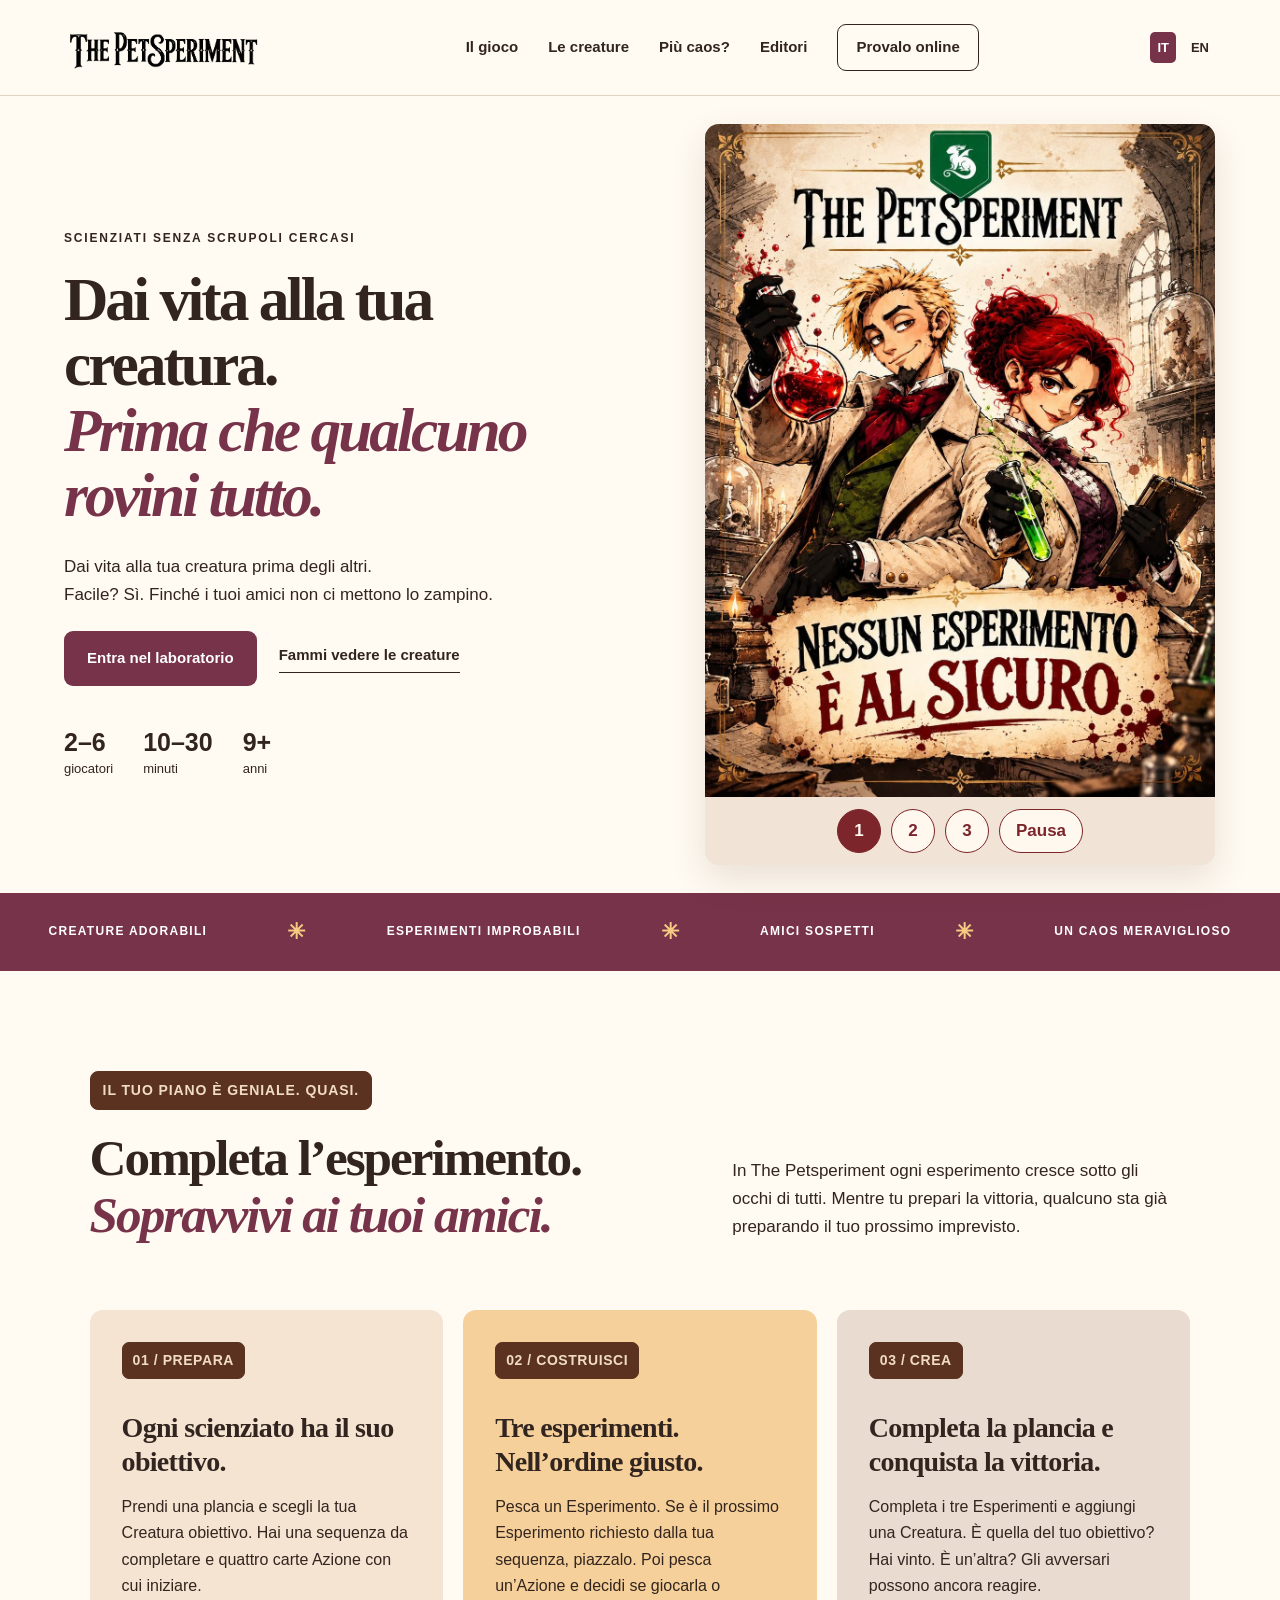
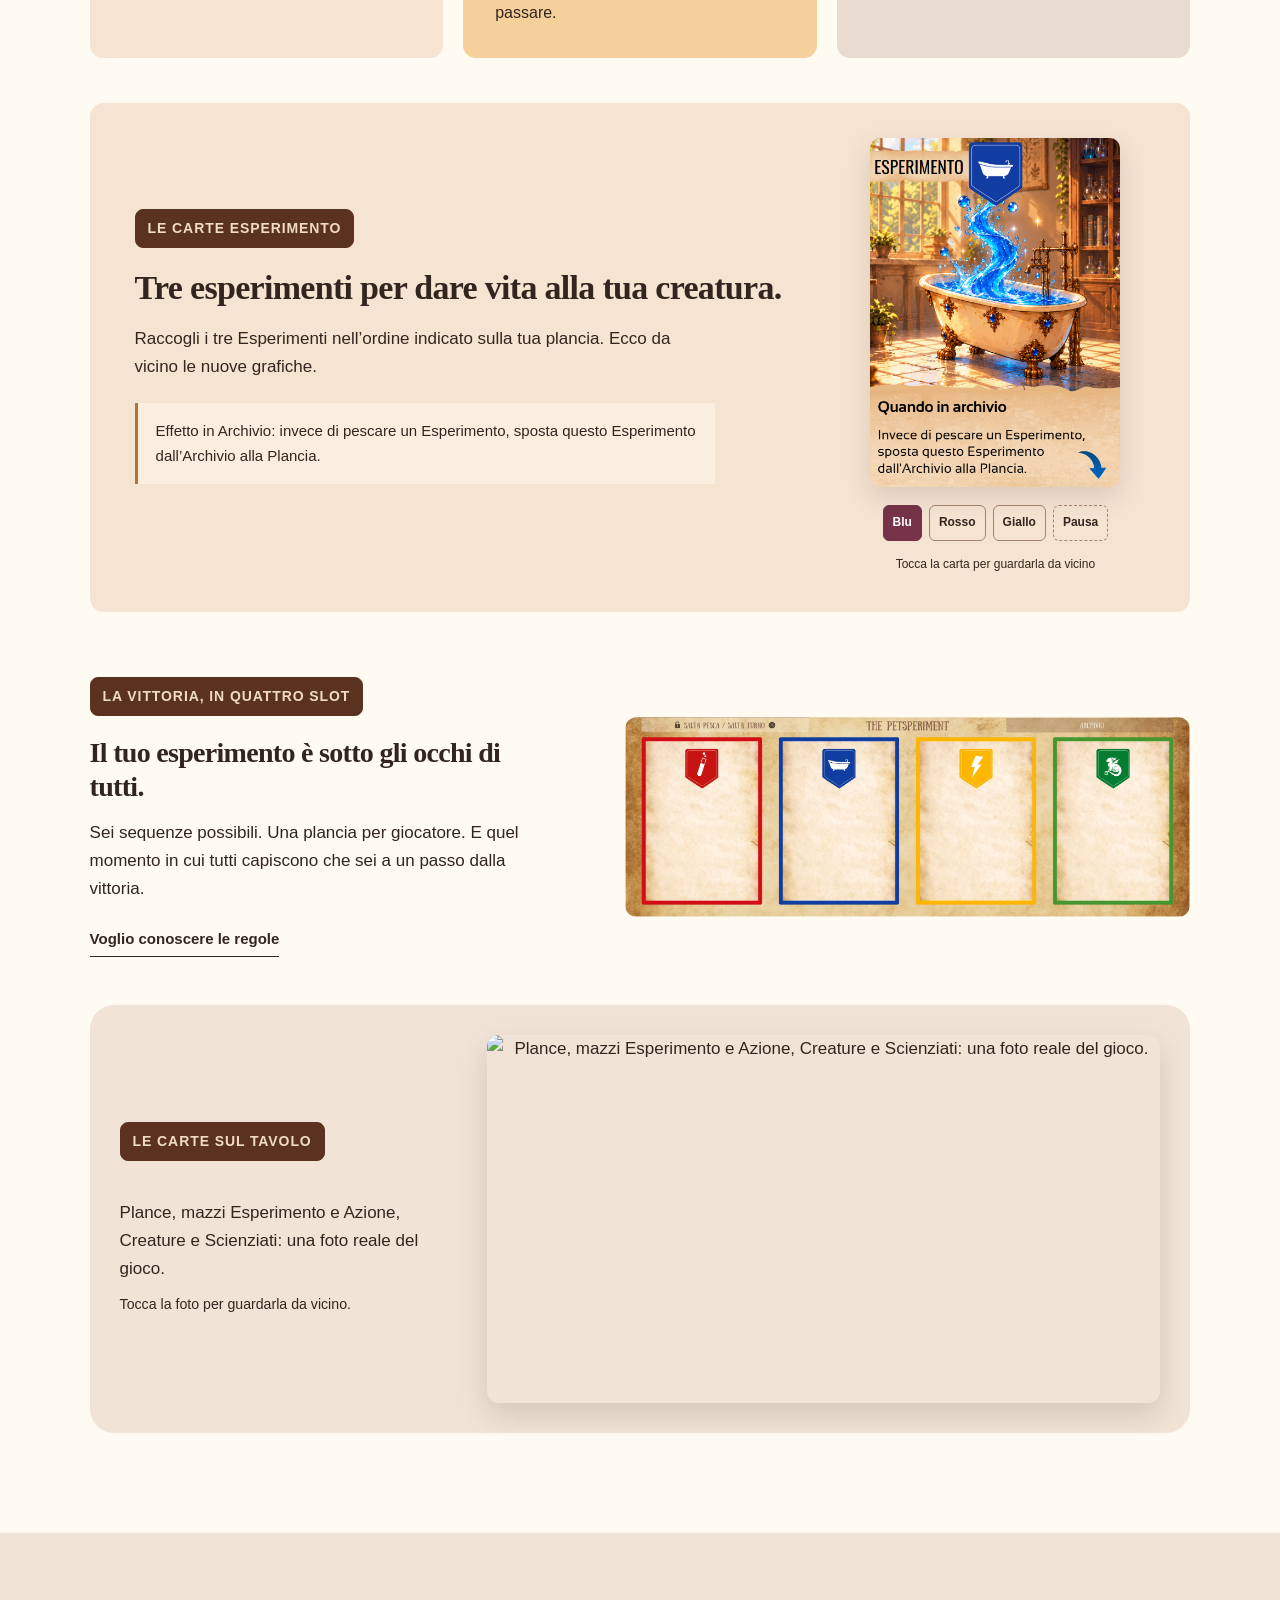
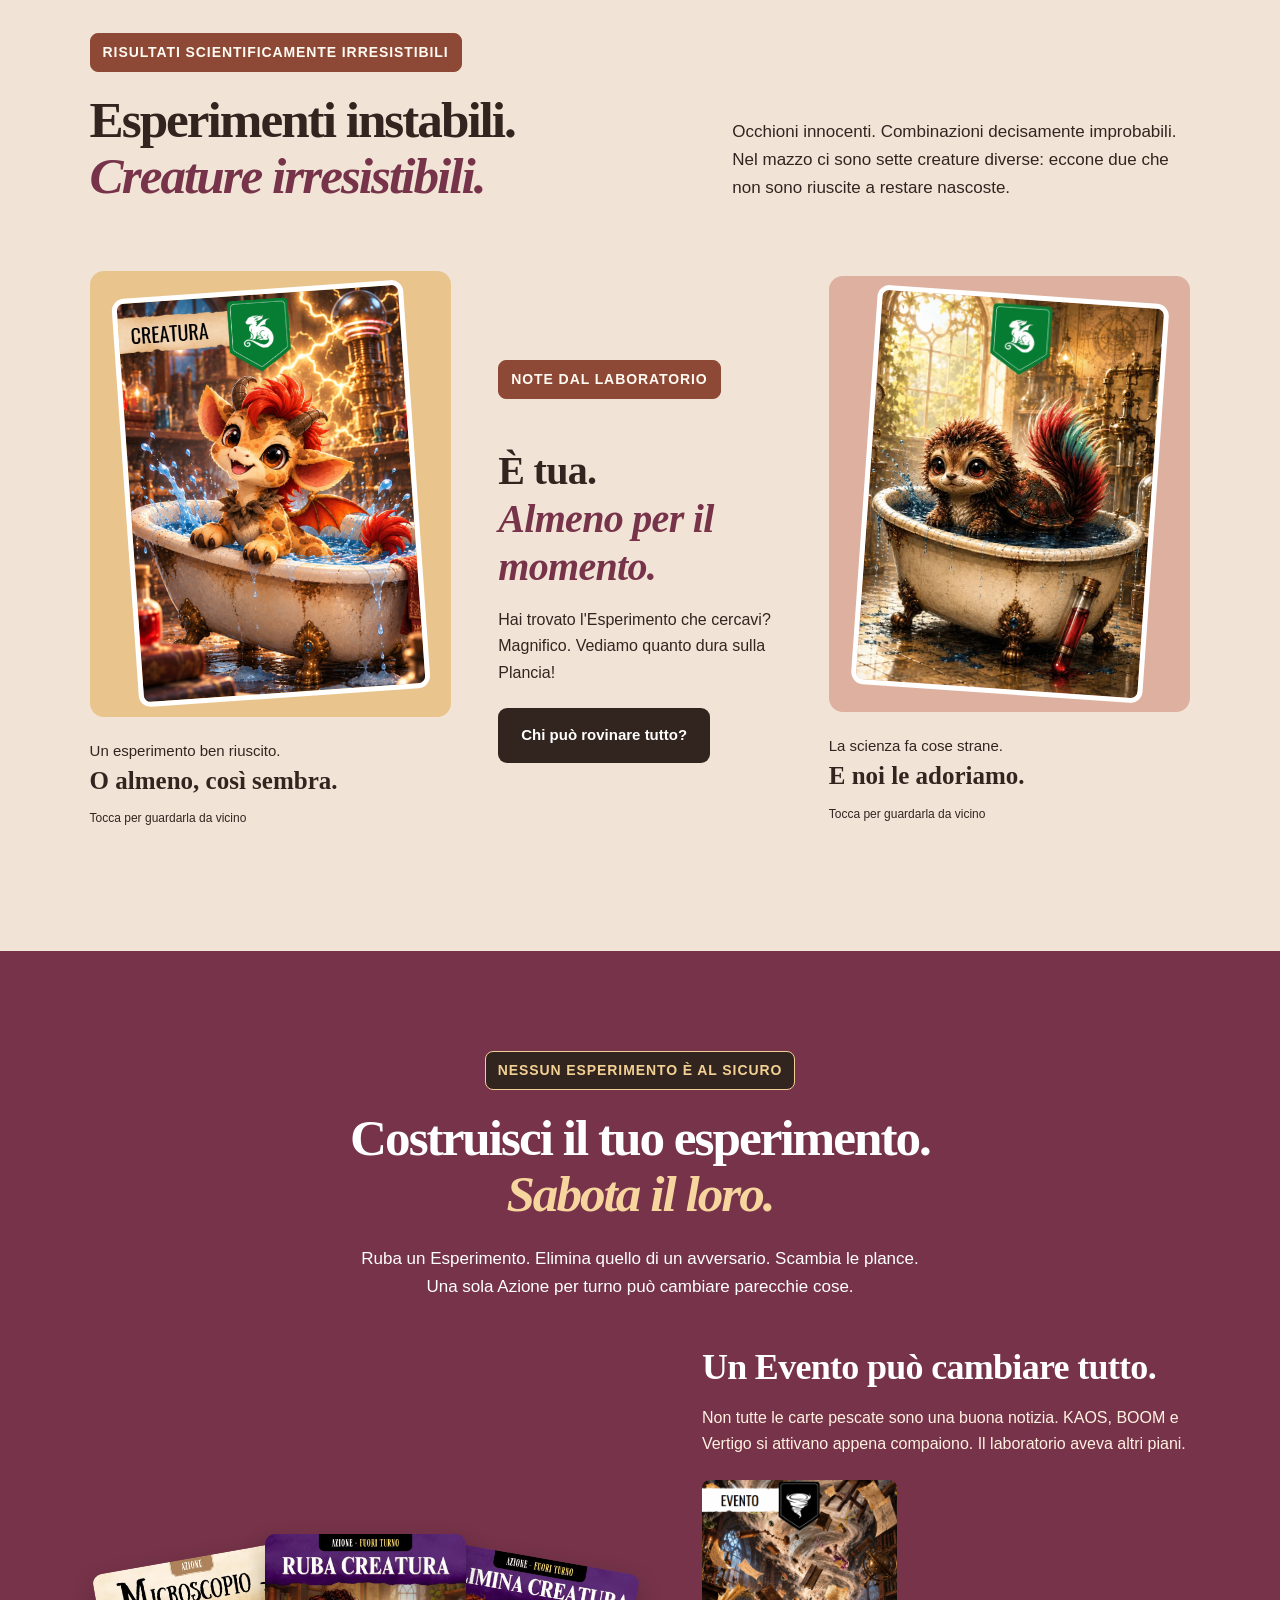
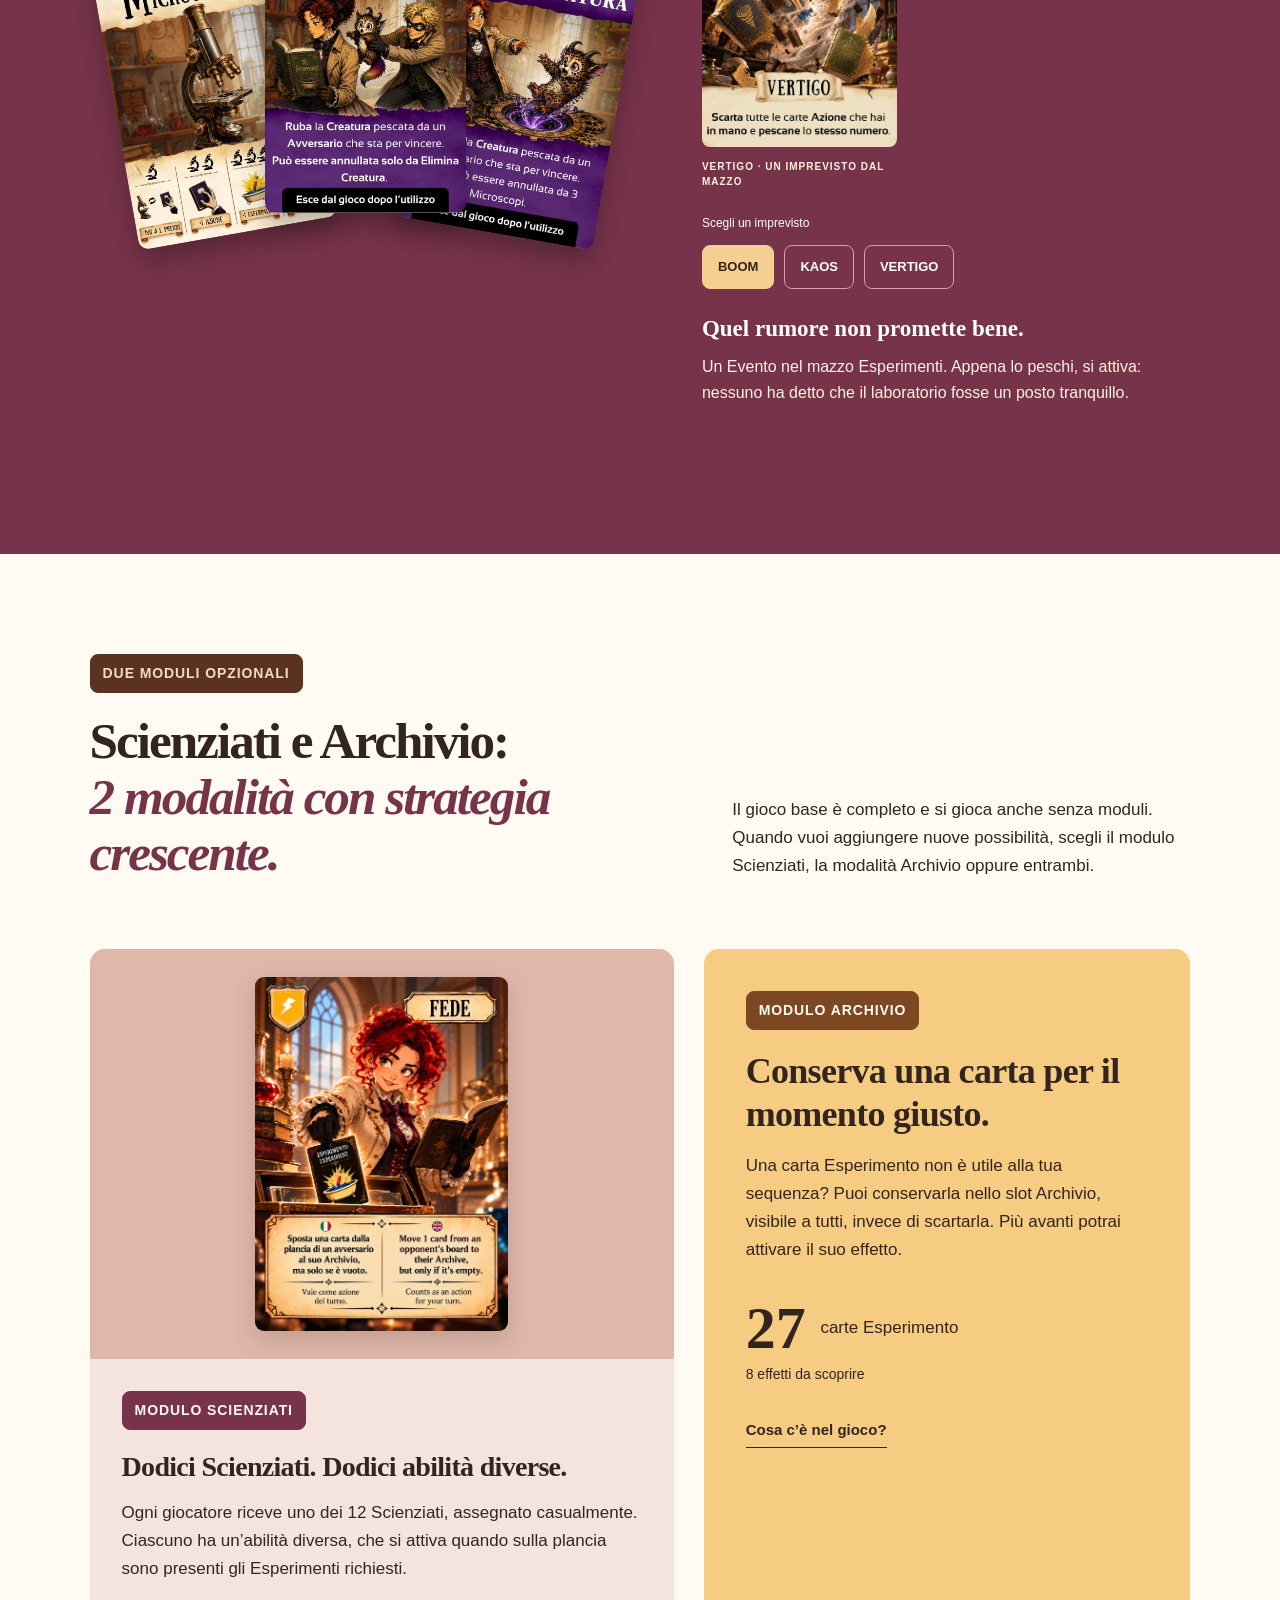
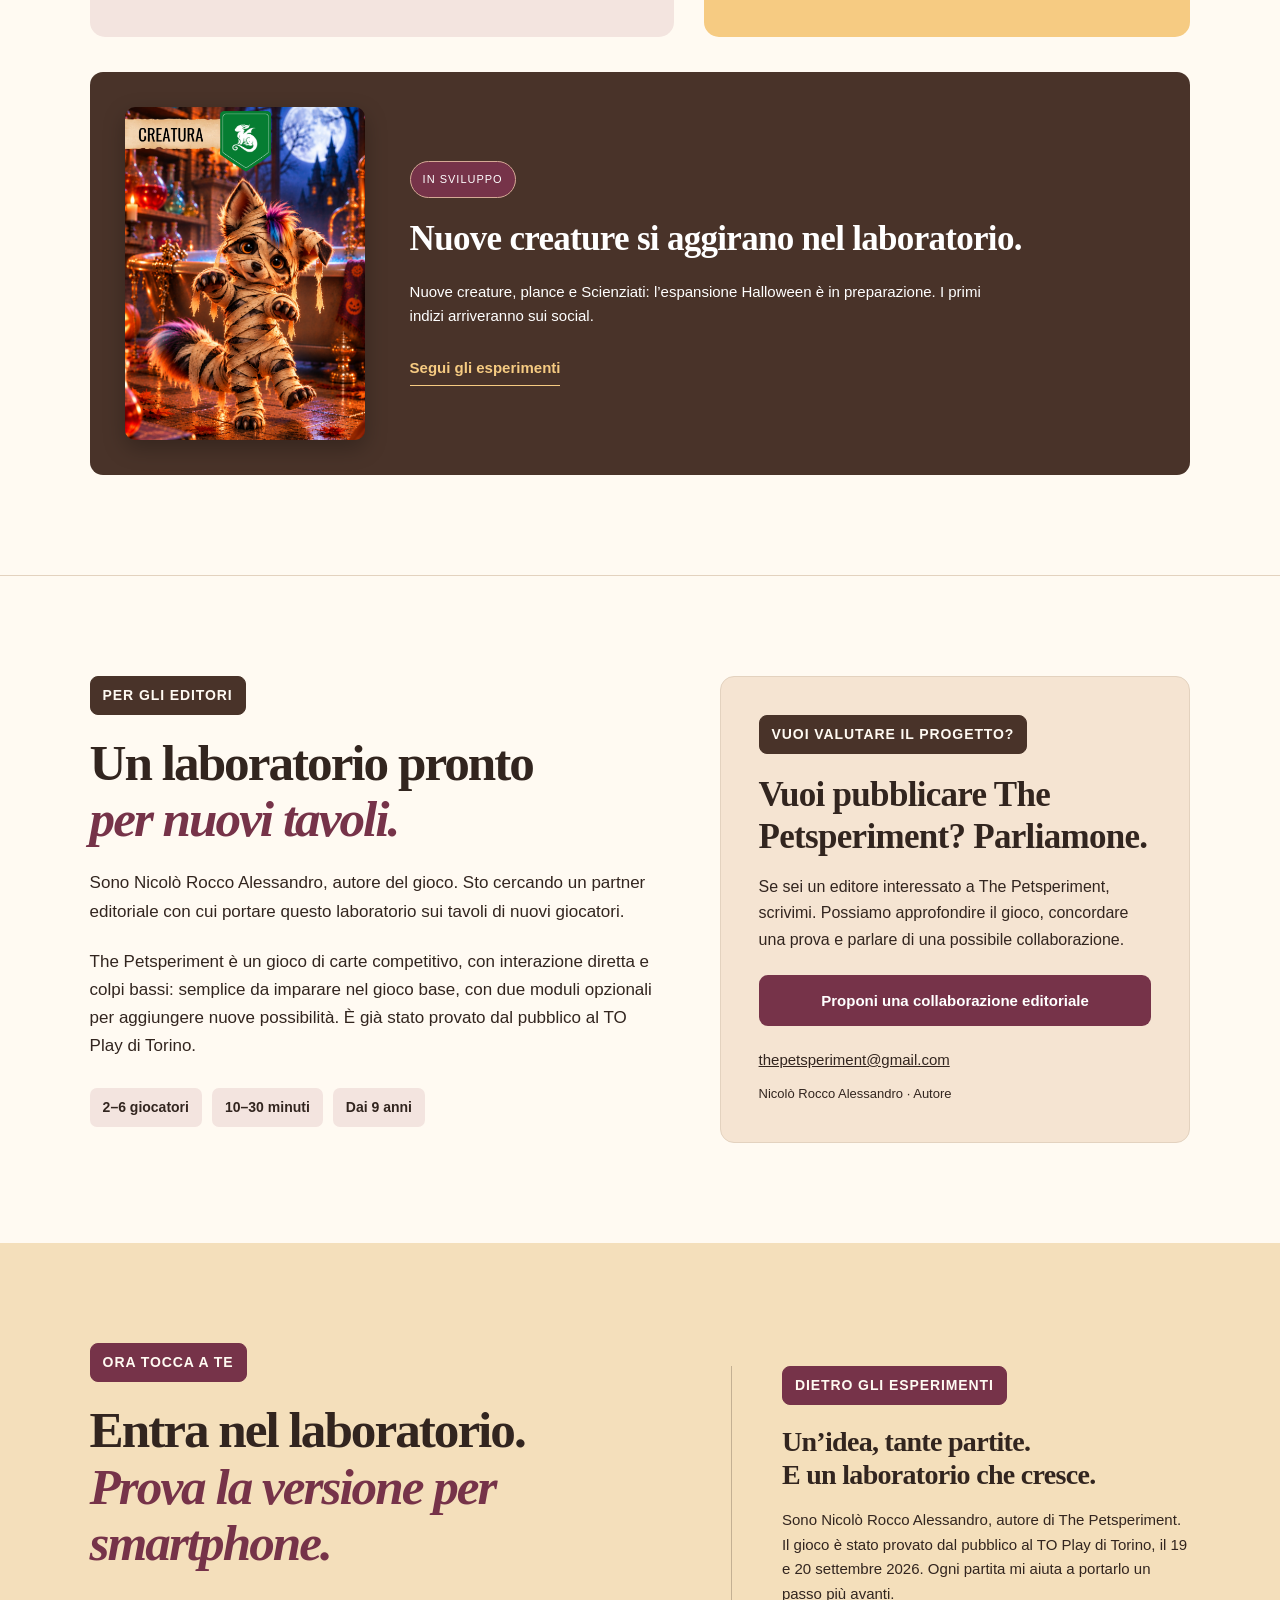
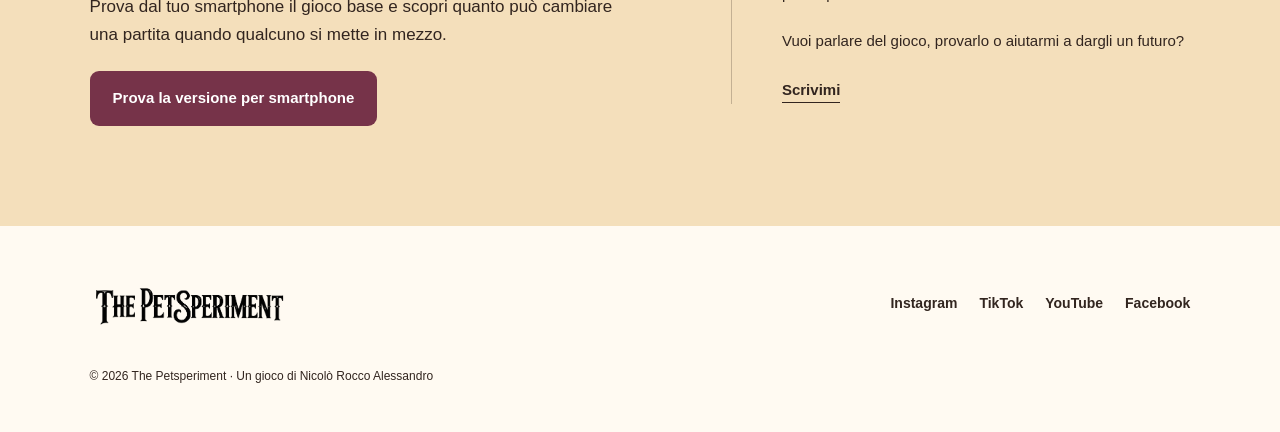
==== commit 35ad3726: "Add files via upload" ====
--- a/index.html
+++ b/index.html
@@ -1,8 +1,8 @@
 <!doctype html><html lang="it"><head><meta charset="utf-8"><meta name="viewport" content="width=device-width,initial-scale=1"><title>The Petsperiment — Un caos meraviglioso</title><meta name="description" content="Creature irresistibili, esperimenti improbabili e amici senza scrupoli. Scopri The Petsperiment: il gioco di carte per 2–6 scienziati, dai 9 anni."><meta name="theme-color" content="#522696"><link rel="icon" href="assets/favicon.svg"><link rel="alternate" hreflang="en" href="index-en.html"><link rel="alternate" hreflang="it" href="index.html"><link rel="stylesheet" href="style.css"><script src="script.js" defer></script></head><body>
 <header><a class="brand" href="#inizio" aria-label="The Petsperiment, inizio"><img class="brand-logo" src="assets/petsperiment-wordmark.png" alt="The Petsperiment" width="2172" height="724"></a><nav aria-label="Menu principale"><a href="#gioco">Il gioco</a><a href="#creature">Le creature</a><a href="#laboratorio">Più caos?</a><a href="#editori">Editori</a><a class="navplay" href="https://thepetsperiment.rokkonick.workers.dev" target="_blank" rel="noopener">Provalo online</a></nav><div class="header-controls"><div class="language-switch" aria-label="Lingua del sito"><span aria-current="page">IT</span><a href="index-en.html" lang="en" aria-label="English version">EN</a></div><button class="menu" aria-expanded="false" aria-label="Apri menu">Menu</button></div></header>
-<main><section class="hero" id="inizio"><div class="hero-copy"><span class="eyebrow">SCIENZIATI SENZA SCRUPOLI CERCASI</span><h1>Crea la tua creatura.<br><em>Prima che qualcuno rovini tutto.</em></h1><p>Crea la tua creatura prima degli altri.<br>Facile? Sì. Finché i tuoi amici non ci mettono lo zampino.</p><div class="ctas"><a class="button purple" href="#gioco">Entra nel laboratorio</a><a class="textlink" href="#creature">Fammi vedere le creature</a></div><div class="stats"><span><b>2–6</b> giocatori</span><span><b>10–30</b> minuti</span><span><b>9+</b> anni</span></div></div><div class="hero-art hero-carousel" role="region" aria-label="Locandine di The Petsperiment"><div class="hero-stage"><img class="hero-slide active" src="assets/hero-poster.jpg" alt="The Petsperiment: Nessun esperimento è al sicuro" aria-hidden="false" width="1092" height="1441" fetchpriority="high"><img class="hero-slide" src="assets/hero-creatures.jpg" alt="The Petsperiment: Creature, esperimenti e colpi bassi!" aria-hidden="true" width="1165" height="1536"><img class="hero-slide" src="assets/hero-scientists.jpg" alt="The Petsperiment: Scienziati senza scrupoli cercasi." aria-hidden="true" width="1165" height="1536"></div><div class="hero-controls"><button type="button" data-hero-slide="0" aria-label="Mostra locandina 1" aria-current="true">1</button><button type="button" data-hero-slide="1" aria-label="Mostra locandina 2" aria-current="false">2</button><button type="button" data-hero-slide="2" aria-label="Mostra locandina 3" aria-current="false">3</button><button type="button" class="hero-pause" aria-pressed="false">Pausa</button></div></div></section>
+<main><section class="hero" id="inizio"><div class="hero-copy"><span class="eyebrow">SCIENZIATI SENZA SCRUPOLI CERCASI</span><h1>Dai vita alla tua creatura.<br><em>Prima che qualcuno rovini tutto.</em></h1><p>Dai vita alla tua creatura prima degli altri.<br>Facile? Sì. Finché i tuoi amici non ci mettono lo zampino.</p><div class="ctas"><a class="button purple" href="#gioco">Entra nel laboratorio</a><a class="textlink" href="#creature">Fammi vedere le creature</a></div><div class="stats"><span><b>2–6</b> giocatori</span><span><b>10–30</b> minuti</span><span><b>9+</b> anni</span></div></div><div class="hero-art hero-carousel" role="region" aria-label="Locandine di The Petsperiment"><div class="hero-stage"><img class="hero-slide active" src="assets/hero-poster.jpg" alt="The Petsperiment: Nessun esperimento è al sicuro" aria-hidden="false" width="1092" height="1441" fetchpriority="high"><img class="hero-slide" src="assets/hero-creatures.jpg" alt="The Petsperiment: Creature, esperimenti e colpi bassi!" aria-hidden="true" width="1165" height="1536"><img class="hero-slide" src="assets/hero-scientists.jpg" alt="The Petsperiment: Scienziati senza scrupoli cercasi." aria-hidden="true" width="1165" height="1536"></div><div class="hero-controls"><button type="button" data-hero-slide="0" aria-label="Mostra locandina 1" aria-current="true">1</button><button type="button" data-hero-slide="1" aria-label="Mostra locandina 2" aria-current="false">2</button><button type="button" data-hero-slide="2" aria-label="Mostra locandina 3" aria-current="false">3</button><button type="button" class="hero-pause" aria-pressed="false">Pausa</button></div></div></section>
 <div class="ribbon"><span>CREATURE ADORABILI</span><span>✳</span><span>ESPERIMENTI IMPROBABILI</span><span>✳</span><span>AMICI SOSPETTI</span><span>✳</span><span>UN CAOS MERAVIGLIOSO</span></div>
-<section class="intro section" id="gioco"><div class="section-top"><div><span class="eyebrow">IL TUO PIANO È GENIALE. QUASI.</span><h2>Completa l’esperimento.<br><em>Sopravvivi ai tuoi amici.</em></h2></div><p>In The Petsperiment ogni esperimento cresce sotto gli occhi di tutti. Mentre tu prepari la vittoria, qualcuno sta già preparando il tuo prossimo imprevisto.</p></div><div class="journey"><article><span class="step">01 / PREPARA</span><h3>Ogni scienziato ha il suo obiettivo.</h3><p>Prendi una plancia e scegli la tua Creatura obiettivo. Hai una sequenza da completare e quattro carte Azione con cui iniziare.</p></article><article><span class="step">02 / COSTRUISCI</span><h3>Tre esperimenti. Nell’ordine giusto.</h3><p>Pesca un Esperimento. Se è il prossimo Esperimento richiesto dalla tua sequenza, piazzalo. Poi pesca un’Azione e decidi se giocarla o passare.</p></article><article><span class="step">03 / CREA</span><h3>Completa la plancia e conquista la vittoria.</h3><p>Completa i tre Esperimenti e aggiungi una Creatura. È quella del tuo obiettivo? Hai vinto. È un’altra? Gli avversari possono ancora reagire.</p></article></div><div class="experiment-showcase"><div><span class="eyebrow">LE CARTE ESPERIMENTO</span><h3>Tre esperimenti per dare vita alla tua creatura.</h3><p>Raccogli i tre Esperimenti nell’ordine indicato sulla tua plancia. Ecco da vicino le nuove grafiche.</p><p class="archive-effect">Effetto in Archivio: invece di pescare un Esperimento, sposta questo Esperimento dall’Archivio alla Plancia.</p></div><div class="experiment-carousel" role="region" aria-label="Galleria carte Esperimento"><button class="experiment-stage" data-zoom="assets/experiment-blue.png" data-caption="Effetto in Archivio: invece di pescare un Esperimento, sposta questo Esperimento dall’Archivio alla Plancia." aria-label="Ingrandisci la carta Esperimento visualizzata"><img class="experiment-slide active" src="assets/experiment-blue.png" alt="Carta Esperimento: Blu" aria-hidden="false" width="456" height="637" loading="lazy"><img class="experiment-slide" src="assets/experiment-red.png" alt="Carta Esperimento: Rosso" aria-hidden="true" width="456" height="637" loading="lazy"><img class="experiment-slide" src="assets/experiment-yellow.png" alt="Carta Esperimento: Giallo" aria-hidden="true" width="456" height="637" loading="lazy"></button><div class="slide-controls"><button type="button" class="slide-select" data-slide="0" aria-label="Mostra Blu" aria-current="true">Blu</button><button type="button" class="slide-select" data-slide="1" aria-label="Mostra Rosso" aria-current="false">Rosso</button><button type="button" class="slide-select" data-slide="2" aria-label="Mostra Giallo" aria-current="false">Giallo</button><button class="slide-pause" type="button" aria-pressed="false">Pausa</button></div><small>Tocca la carta per guardarla da vicino</small></div></div><div class="board-feature"><div><span class="eyebrow">LA VITTORIA, IN QUATTRO SLOT</span><h3>Il tuo esperimento è sotto gli occhi di tutti.</h3><p>Sei sequenze possibili. Una plancia per giocatore. E quel momento in cui tutti capiscono che sei a un passo dalla vittoria.</p><button class="textlink" data-dialog="rules">Voglio conoscere le regole</button></div><button class="image-button" data-zoom="assets/plancia-1.webp" data-caption="Una delle sei plance: tre Esperimenti in sequenza e uno slot Creatura." aria-label="Ingrandisci la plancia"><img src="assets/plancia-1.webp" alt="Plancia originale di The Petsperiment" loading="lazy"></button></div><figure class="real-game"><figcaption><span class="eyebrow">LE CARTE SUL TAVOLO</span><p>Plance, mazzi Esperimento e Azione, Creature e Scienziati: una foto reale del gioco.</p><small>Tocca la foto per guardarla da vicino.</small></figcaption><button type="button" class="image-button real-game-image" data-zoom="assets/game-on-table.png" data-caption="Plance, mazzi Esperimento e Azione, Creature e Scienziati: una foto reale del gioco." aria-label="Ingrandisci la foto del gioco"><img src="assets/game-on-table.png" alt="Plance, mazzi Esperimento e Azione, Creature e Scienziati: una foto reale del gioco." loading="lazy" width="1536" height="684"></button></figure></section>
+<section class="intro section" id="gioco"><div class="section-top"><div><span class="eyebrow">IL TUO PIANO È GENIALE. QUASI.</span><h2>Completa l’esperimento.<br><em>Sopravvivi ai tuoi amici.</em></h2></div><p>In The Petsperiment ogni esperimento cresce sotto gli occhi di tutti. Mentre tu prepari la vittoria, qualcuno sta già preparando il tuo prossimo imprevisto.</p></div><div class="journey"><article><span class="step">01 / PREPARA</span><h3>Ogni scienziato ha il suo obiettivo.</h3><p>Prendi una plancia e scegli la tua Creatura obiettivo. Hai una sequenza da completare e quattro carte Azione con cui iniziare.</p></article><article><span class="step">02 / COSTRUISCI</span><h3>Tre esperimenti. Nell’ordine giusto.</h3><p>Pesca un Esperimento. Se è il prossimo Esperimento richiesto dalla tua sequenza, piazzalo. Poi pesca un’Azione e decidi se giocarla o passare.</p></article><article><span class="step">03 / CREA</span><h3>Completa la plancia e conquista la vittoria.</h3><p>Completa i tre Esperimenti e aggiungi una Creatura. È quella del tuo obiettivo? Hai vinto. È un’altra? Gli avversari possono ancora reagire.</p></article></div><div class="experiment-showcase"><div><span class="eyebrow">LE CARTE ESPERIMENTO</span><h3>Tre esperimenti per dare vita alla tua creatura.</h3><p>Raccogli i tre Esperimenti nell’ordine indicato sulla tua plancia. Ecco da vicino le nuove grafiche.</p><p class="archive-effect">Effetto in Archivio: invece di pescare un Esperimento, sposta questo Esperimento dall’Archivio alla Plancia.</p></div><div class="experiment-carousel" role="region" aria-label="Galleria carte Esperimento"><button class="experiment-stage" data-zoom="assets/experiment-blue.png" data-caption="Effetto in Archivio: invece di pescare un Esperimento, sposta questo Esperimento dall’Archivio alla Plancia." aria-label="Ingrandisci la carta Esperimento visualizzata"><img class="experiment-slide active" src="assets/experiment-blue.png" alt="Carta Esperimento: Blu" aria-hidden="false" width="456" height="637" loading="lazy"><img class="experiment-slide" src="assets/experiment-red.png" alt="Carta Esperimento: Rosso" aria-hidden="true" width="456" height="637" loading="lazy"><img class="experiment-slide" src="assets/experiment-yellow.png" alt="Carta Esperimento: Giallo" aria-hidden="true" width="456" height="637" loading="lazy"></button><div class="slide-controls"><button type="button" class="slide-select" data-slide="0" aria-label="Mostra Blu" aria-current="true">Blu</button><button type="button" class="slide-select" data-slide="1" aria-label="Mostra Rosso" aria-current="false">Rosso</button><button type="button" class="slide-select" data-slide="2" aria-label="Mostra Giallo" aria-current="false">Giallo</button><button class="slide-pause" type="button" aria-pressed="false">Pausa</button></div><small>Tocca la carta per guardarla da vicino</small></div></div><div class="board-feature"><div><span class="eyebrow">LA VITTORIA, IN QUATTRO SLOT</span><h3>Il tuo esperimento è sotto gli occhi di tutti.</h3><p>Sei sequenze possibili. Una plancia per giocatore. E quel momento in cui tutti capiscono che sei a un passo dalla vittoria.</p><button class="textlink" data-dialog="rules">Voglio conoscere le regole</button></div><button class="image-button" data-zoom="assets/plancia-1.webp" data-caption="Una delle sei plance: tre Esperimenti in sequenza e uno slot Creatura." aria-label="Ingrandisci la plancia"><img src="assets/plancia-1.webp" alt="Plancia originale di The Petsperiment" loading="lazy"></button></div><figure class="real-game"><figcaption><span class="eyebrow">LE CARTE SUL TAVOLO</span><p>Plance, mazzi Esperimento e Azione, Creature e Scienziati: una foto reale del gioco.</p><small>Tocca la foto per guardarla da vicino.</small></figcaption><button type="button" class="image-button real-game-image" data-zoom="assets/game-table-corrected.jpg" data-caption="Plance, mazzi Esperimento e Azione, Creature e Scienziati: una foto reale del gioco." aria-label="Ingrandisci la foto del gioco"><img src="assets/game-table-corrected.jpg" alt="Plance, mazzi Esperimento e Azione, Creature e Scienziati: una foto reale del gioco." loading="lazy" width="1320" height="720"></button></figure></section>
 <section class="creatures section" id="creature"><div class="section-top"><div><span class="eyebrow">RISULTATI SCIENTIFICAMENTE IRRESISTIBILI</span><h2>Esperimenti instabili.<br><em>Creature irresistibili.</em></h2></div><p>Occhioni innocenti. Combinazioni decisamente improbabili. Nel mazzo ci sono sette creature diverse: eccone due che non sono riuscite a restare nascoste.</p></div><div class="creature-gallery"><button class="creature" data-zoom="assets/creature-new.png" data-caption="Una delle sette creature del gioco. Tenerissima. Anche quando te la rubano."><div class="creature-image"><img src="assets/creature-new.png" alt="Creatura ibrida con macchie da giraffa, criniera rossa e piccole ali" loading="lazy" width="452" height="641"></div><span>Un esperimento ben riuscito.<b>O almeno, così sembra.</b><small>Tocca per guardarla da vicino</small></span></button><div class="creature-note"><span>NOTE DAL LABORATORIO</span><h3>È tua.<br><em>Almeno per il momento.</em></h3><p>Hai trovato l'Esperimento che cercavi? Magnifico. Vediamo quanto dura sulla Plancia!</p><a class="button dark" href="#caos">Chi può rovinare tutto?</a></div><button class="creature second" data-zoom="assets/186.webp" data-caption="Un’altra creatura originale di The Petsperiment. Il laboratorio ha ancora altri segreti."><div class="creature-image"><img src="assets/186.webp" alt="Seconda creatura originale di The Petsperiment" loading="lazy" width="665" height="923"></div><span>La scienza fa cose strane.<b>E noi le adoriamo.</b><small>Tocca per guardarla da vicino</small></span></button></div></section>
 <section class="chaos section" id="caos"><div class="chaos-heading"><span class="eyebrow">NESSUN ESPERIMENTO È AL SICURO</span><h2>Costruisci il tuo esperimento.<br><em>Sabota il loro.</em></h2><p>Ruba un Esperimento. Elimina quello di un avversario. Scambia le plance.<br>Una sola Azione per turno può cambiare parecchie cose.</p></div><div class="chaos-grid"><div class="card-fan"><button data-zoom="assets/18x.webp" data-caption="Microscopio: quattro usi diversi e una difesa. Una carta, tante possibilità." aria-label="Guarda la carta Microscopio"><img src="assets/18x.webp" alt="Carta Microscopio" loading="lazy"></button><button data-zoom="assets/1x-2.webp" data-caption="Ruba Creatura: un’Azione viola da giocare fuori turno quando un avversario sta per vincere. Dopo l’uso esce dal gioco." aria-label="Guarda la carta Ruba Creatura"><img src="assets/1x-2.webp" alt="Carta Ruba Creatura" loading="lazy"></button><button data-zoom="assets/1x.webp" data-caption="Elimina Creatura: un’Azione viola fuori turno che può interrompere una vittoria. Dopo l’uso esce dal gioco." aria-label="Guarda la carta Elimina Creatura"><img src="assets/1x.webp" alt="Carta Elimina Creatura" loading="lazy"></button></div><div class="chaos-aside"><h3>Un Evento può cambiare tutto.</h3><p>Non tutte le carte pescate sono una buona notizia. KAOS, BOOM e Vertigo si attivano appena compaiono. Il laboratorio aveva altri piani.</p><button class="event-preview" data-zoom="assets/vertigo-event.png" data-caption="Vertigo: scarta tutte le carte Azione che hai in mano e pescane lo stesso numero." aria-label="Ingrandisci la carta Evento Vertigo"><img src="assets/vertigo-event.png" alt="Carta Evento Vertigo" width="462" height="632" loading="lazy"><span>VERTIGO · UN IMPREVISTO DAL MAZZO</span></button><span class="hint">Scegli un imprevisto</span><div class="event-tabs" role="tablist" aria-label="Carte Evento"><button role="tab" aria-selected="true" aria-controls="event-text" id="tab-boom" data-event="boom">BOOM</button><button role="tab" aria-selected="false" aria-controls="event-text" id="tab-kaos" data-event="kaos" tabindex="-1">KAOS</button><button role="tab" aria-selected="false" aria-controls="event-text" id="tab-vertigo" data-event="vertigo" tabindex="-1">VERTIGO</button></div><div id="event-text" role="tabpanel" aria-labelledby="tab-boom" aria-live="polite"><h4>Quel rumore non promette bene.</h4><p>Un Evento nel mazzo Esperimenti. Appena lo peschi, si attiva: nessuno ha detto che il laboratorio fosse un posto tranquillo.</p></div></div></div></section>
 <section class="section modules" id="laboratorio"><div class="section-top"><div><span class="eyebrow">DUE MODULI OPZIONALI</span><h2>Scienziati e Archivio:<br><em>2 modalità con strategia crescente.</em></h2></div><p>Il gioco base è completo e si gioca anche senza moduli. Quando vuoi aggiungere nuove possibilità, scegli il modulo Scienziati, la modalità Archivio oppure entrambi.</p></div><div class="module-grid"><article class="scientist-module"><div class="module-images"><button data-zoom="assets/fede-bilingual.png" data-caption="Fede, una dei dodici Scienziati. La nuova carta riporta la sua abilità in italiano e inglese." aria-label="Ingrandisci la carta bilingue di Fede"><img src="assets/fede-bilingual.png" alt="Scienziata Fede: carta con abilità in italiano e inglese" loading="lazy" width="1061" height="1482"></button></div><div><span class="eyebrow">MODULO SCIENZIATI</span><h3>Dodici Scienziati. Dodici abilità diverse.</h3><p>Ogni giocatore riceve uno dei 12 Scienziati, assegnato casualmente. Ciascuno ha un’abilità diversa, che si attiva quando sulla plancia sono presenti gli Esperimenti richiesti.</p></div></article><article class="archive-module"><span class="eyebrow">MODULO ARCHIVIO</span><h3>Conserva una carta per il momento giusto.</h3><p>Una carta Esperimento non è utile alla tua sequenza? Puoi conservarla nello slot Archivio, visibile a tutti, invece di scartarla. Più avanti potrai attivare il suo effetto.</p><p class="archive-number"><b>27</b> carte Esperimento <span>8 effetti da scoprire</span></p><button class="textlink" data-dialog="components">Cosa c’è nel gioco?</button></article></div><aside class="halloween"><button class="halloween-preview" data-zoom="assets/halloween-preview.png" data-caption="Un’anteprima delle nuove creature dell’espansione Halloween, ancora in sviluppo." aria-label="Ingrandisci la creatura Halloween"><img src="assets/halloween-preview.png" alt="Una tenera creatura mummia nell’espansione Halloween" width="460" height="637" loading="lazy"></button><div class="halloween-copy"><span class="pill">IN SVILUPPO</span><h3>Nuove creature si aggirano nel laboratorio.</h3><p>Nuove creature, plance e Scienziati: l’espansione Halloween è in preparazione. I primi indizi arriveranno sui social.</p><a class="textlink" href="https://www.instagram.com/thepetsperiment/" target="_blank" rel="noopener">Segui gli esperimenti</a></div></aside></section>
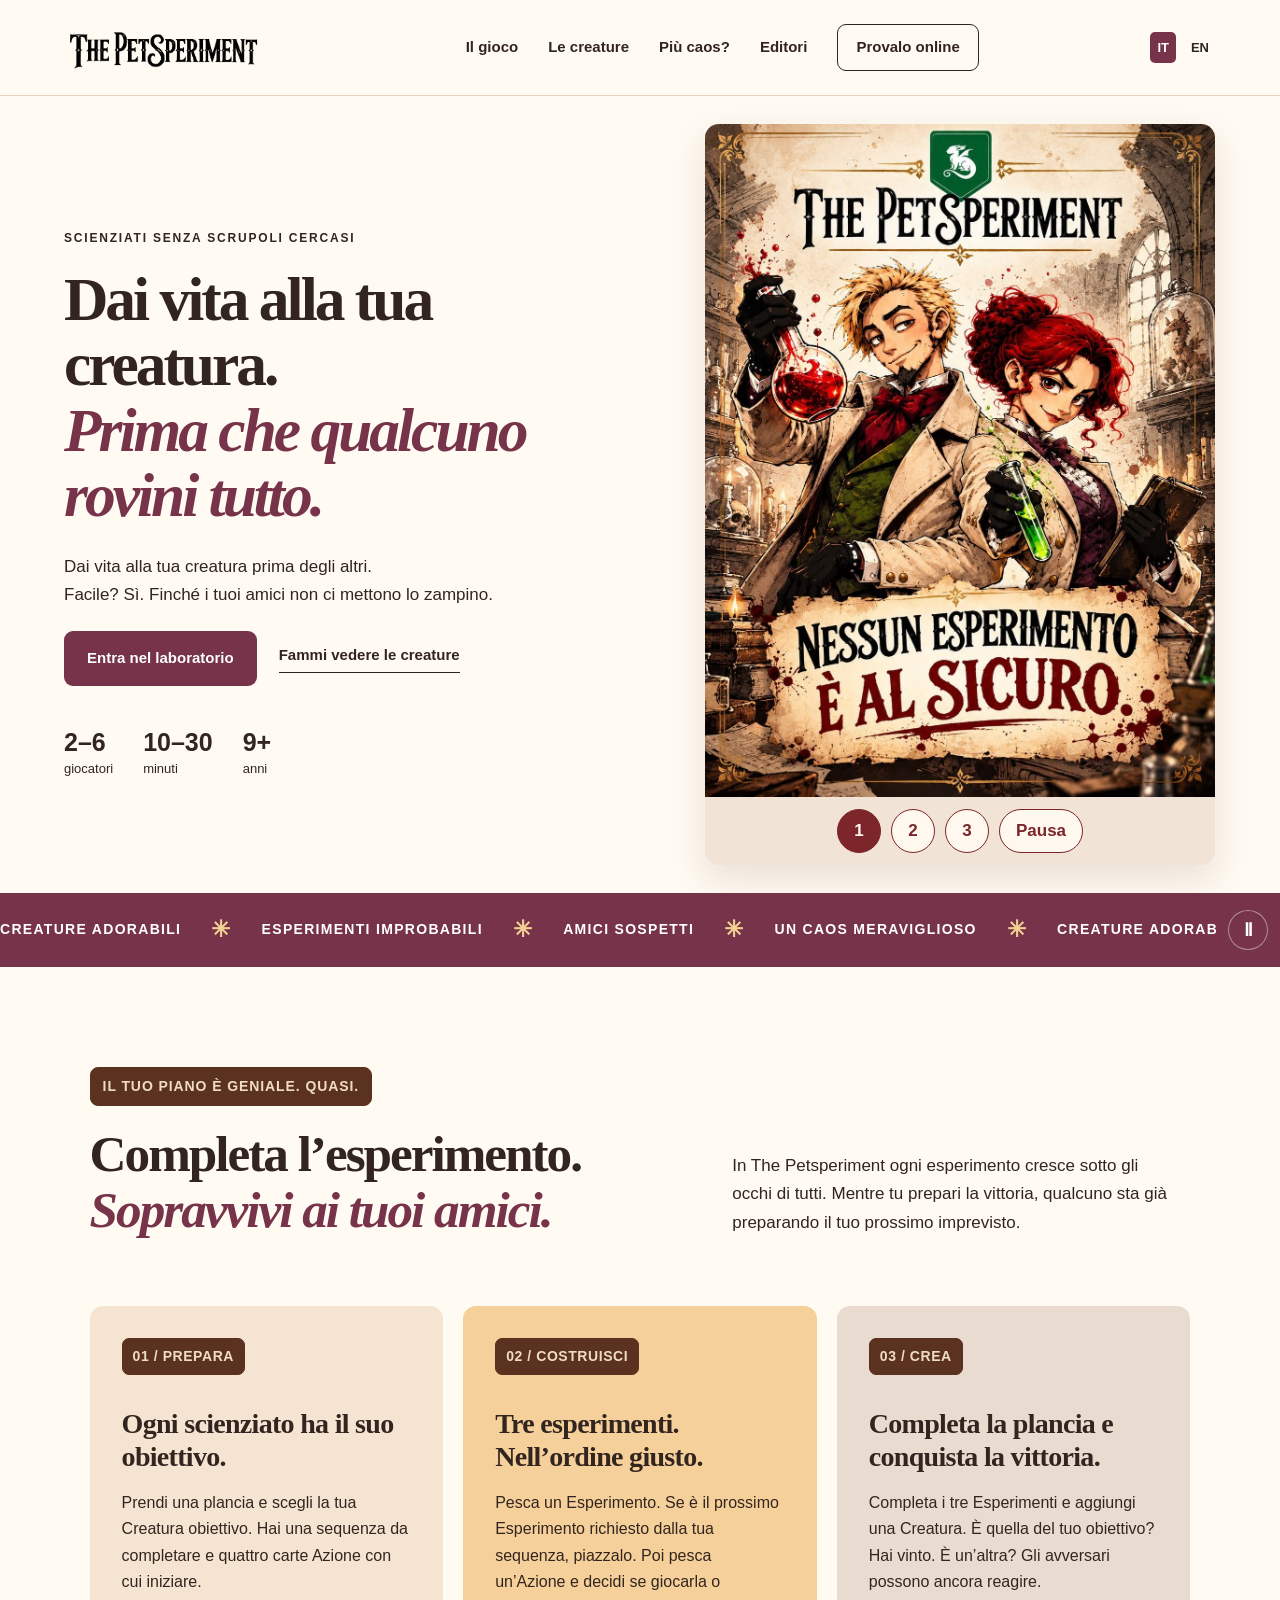
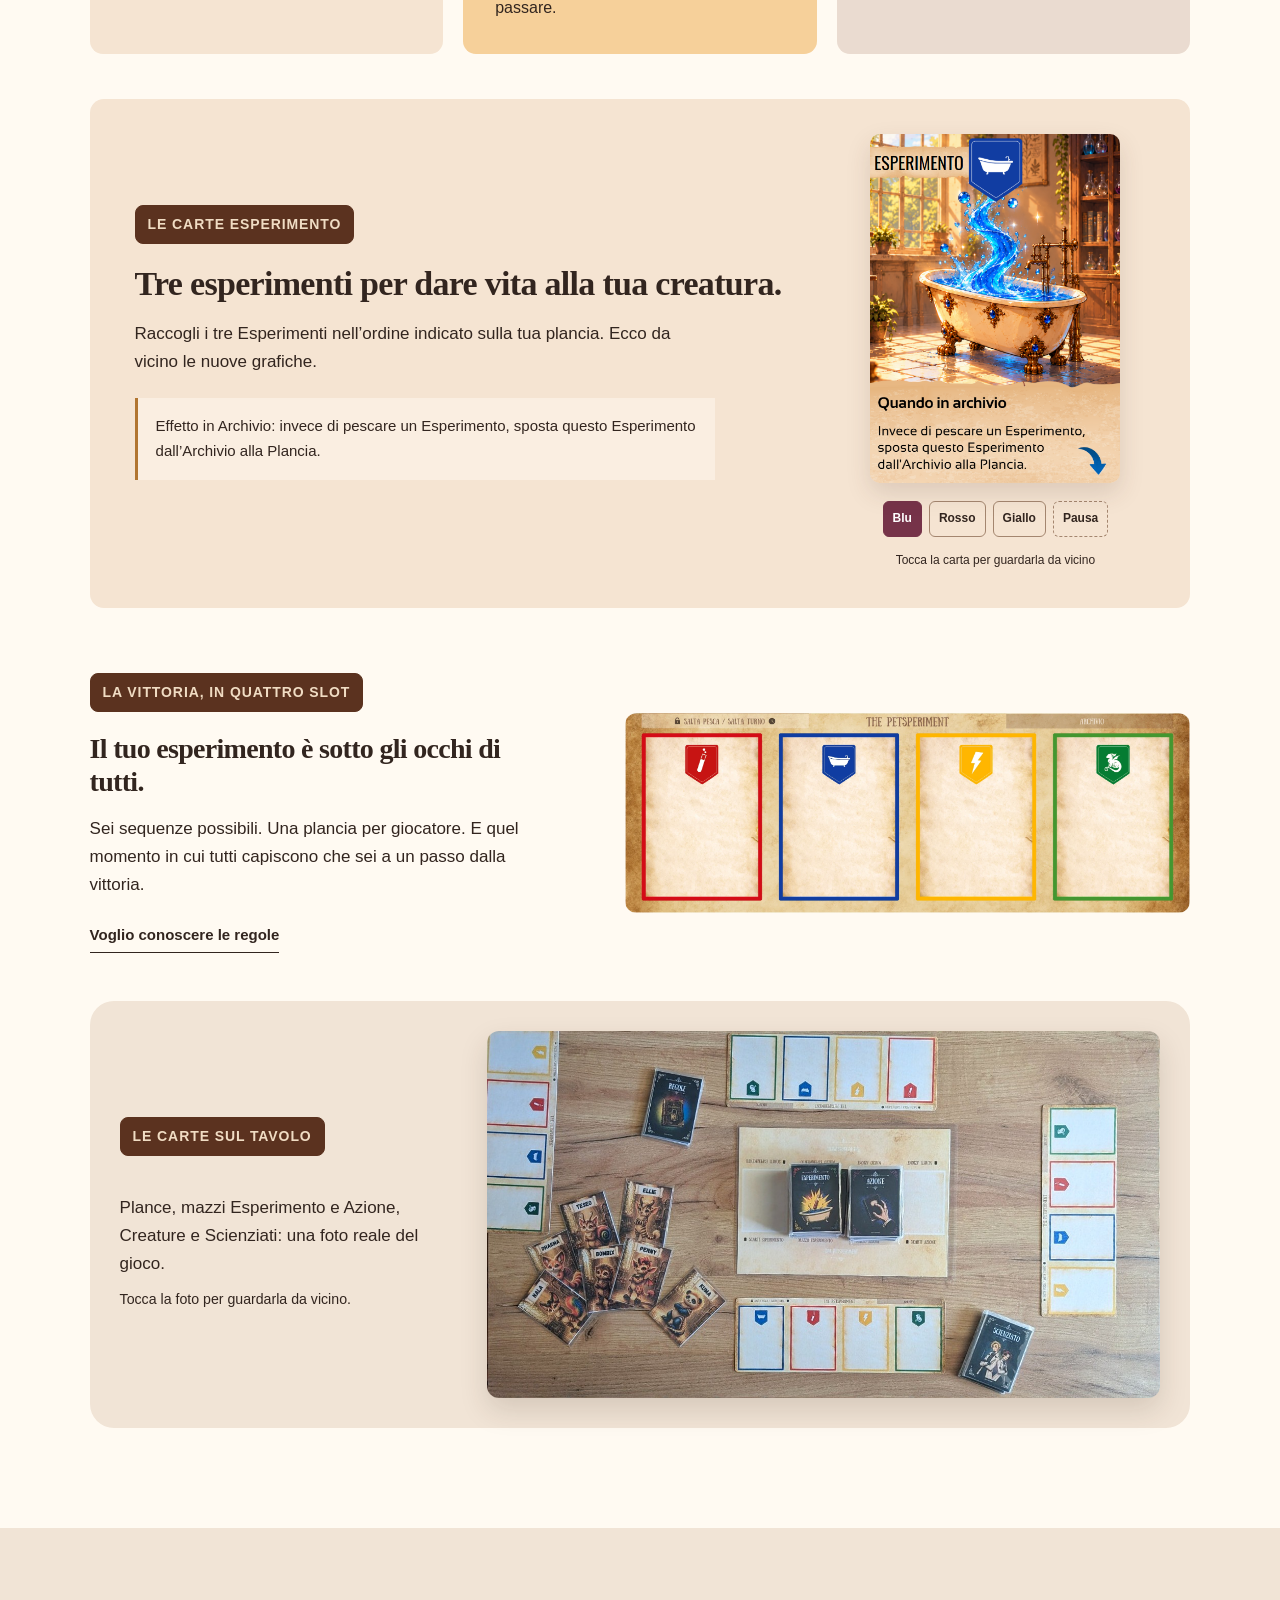
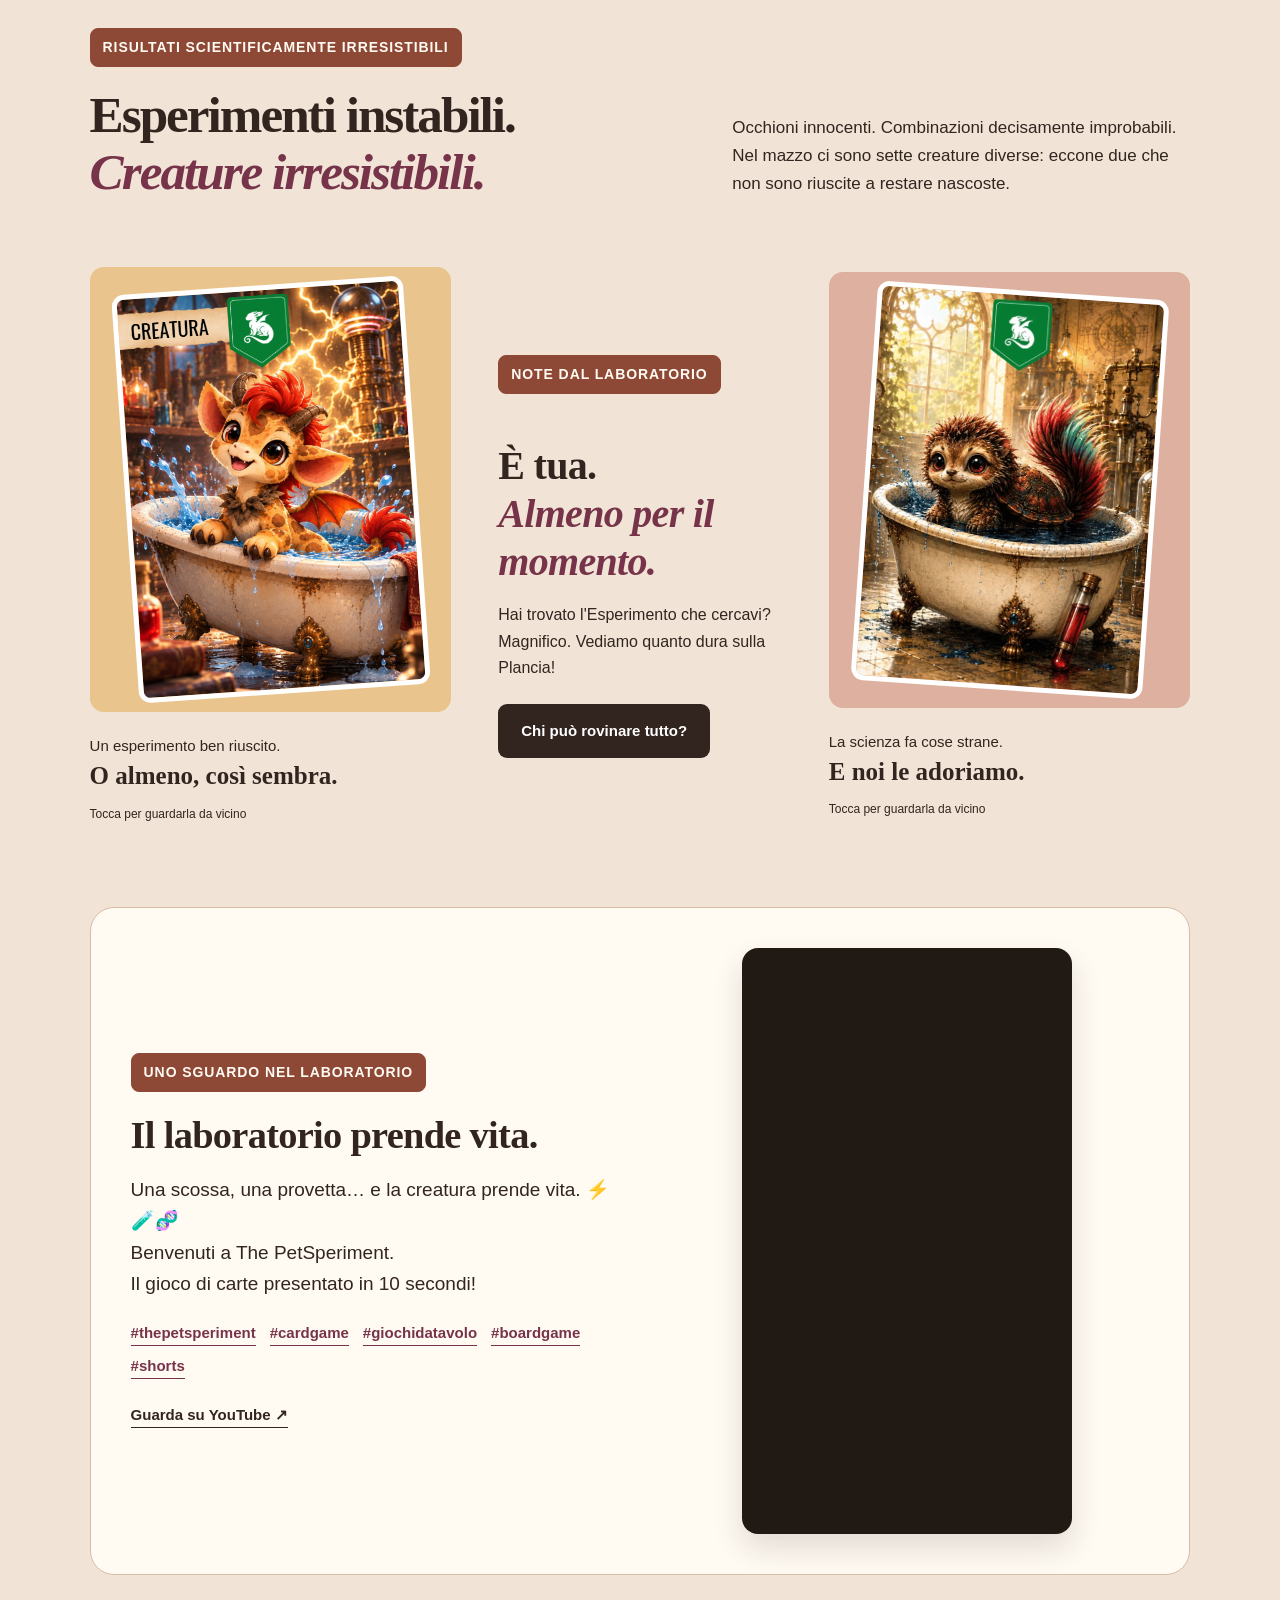
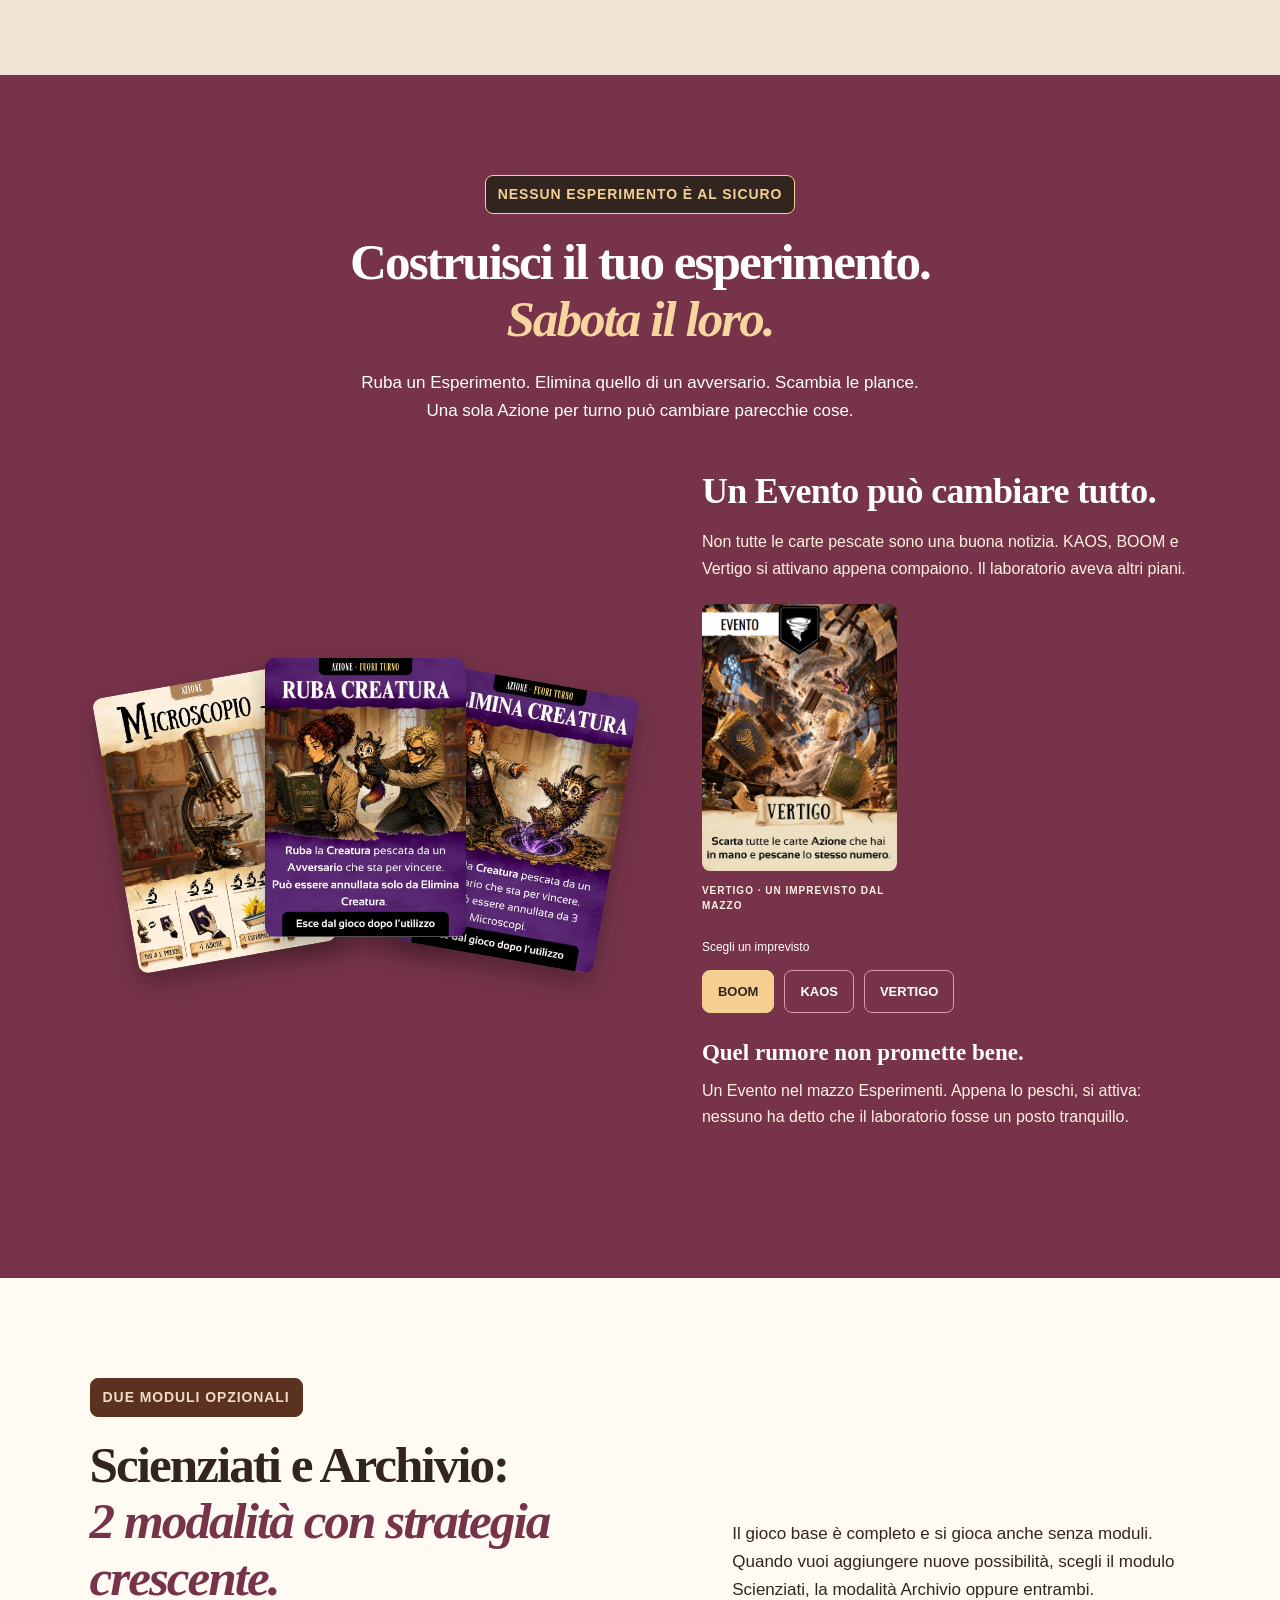
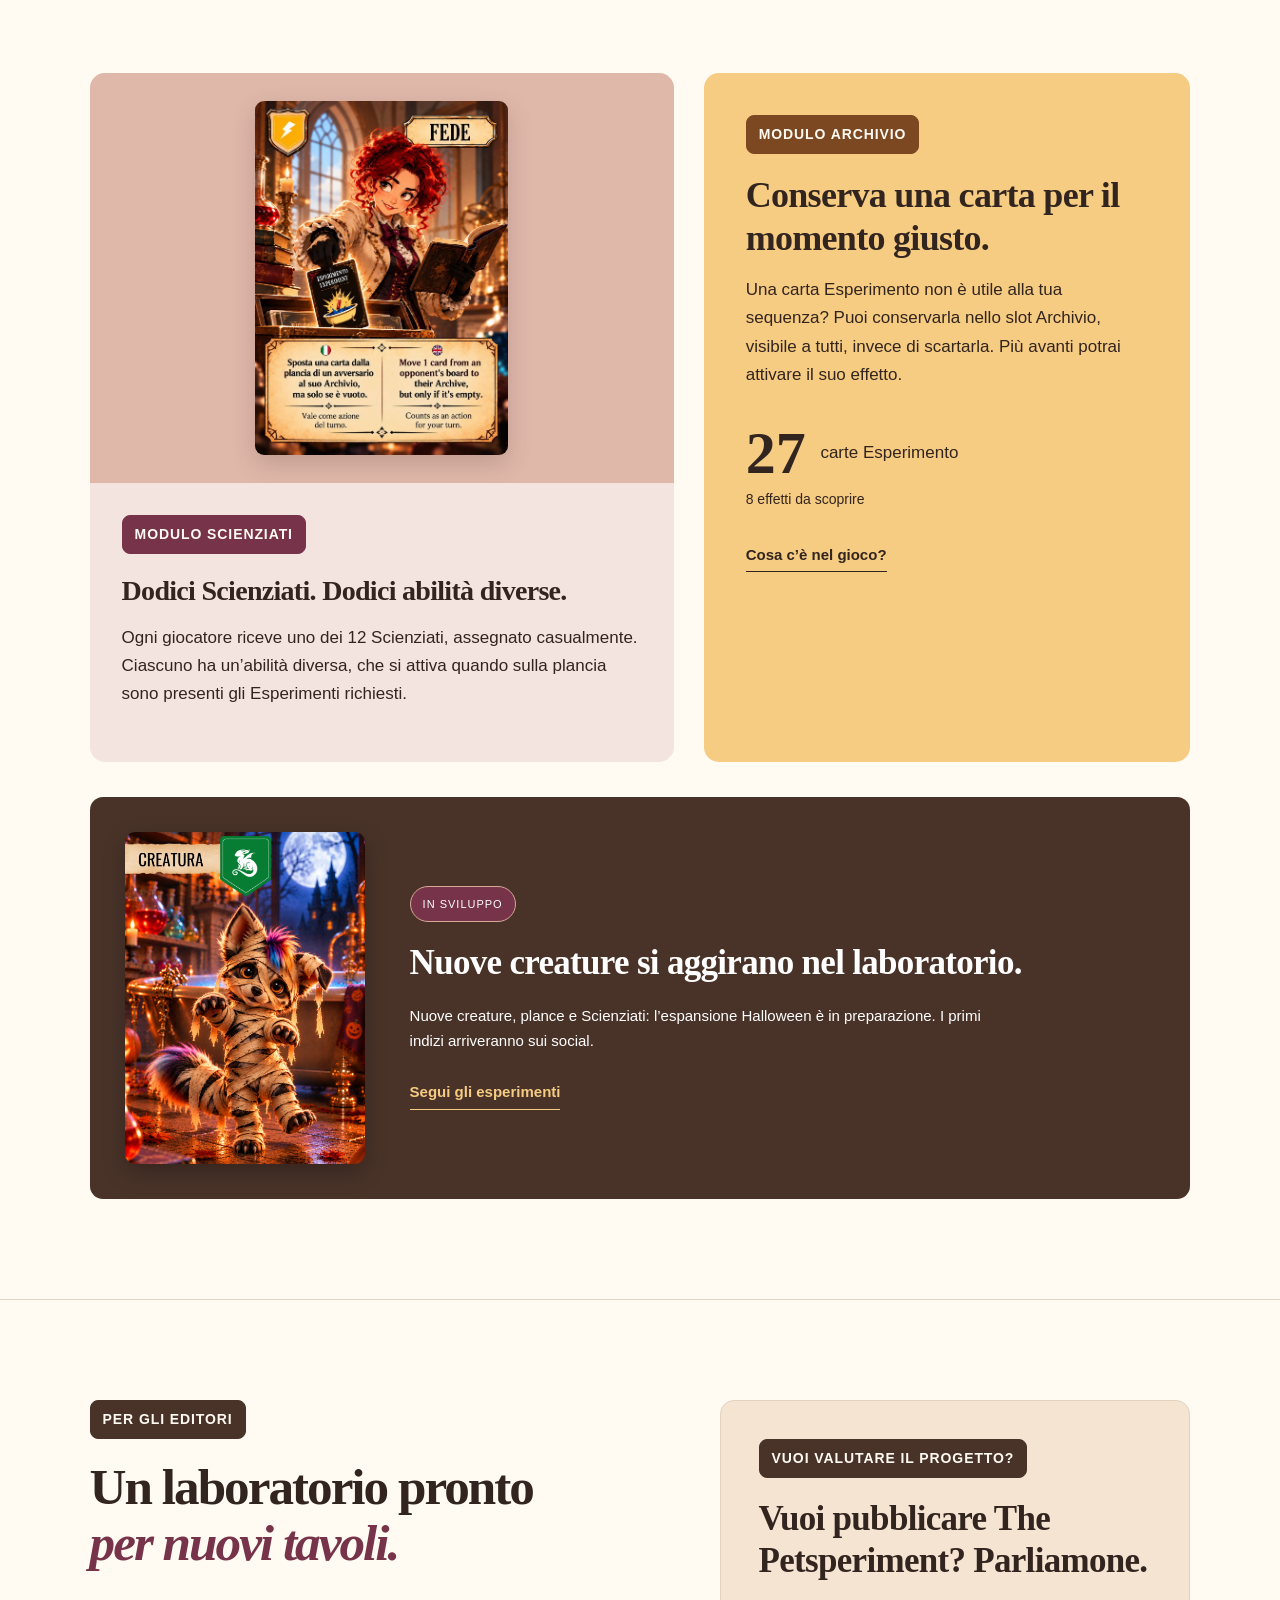
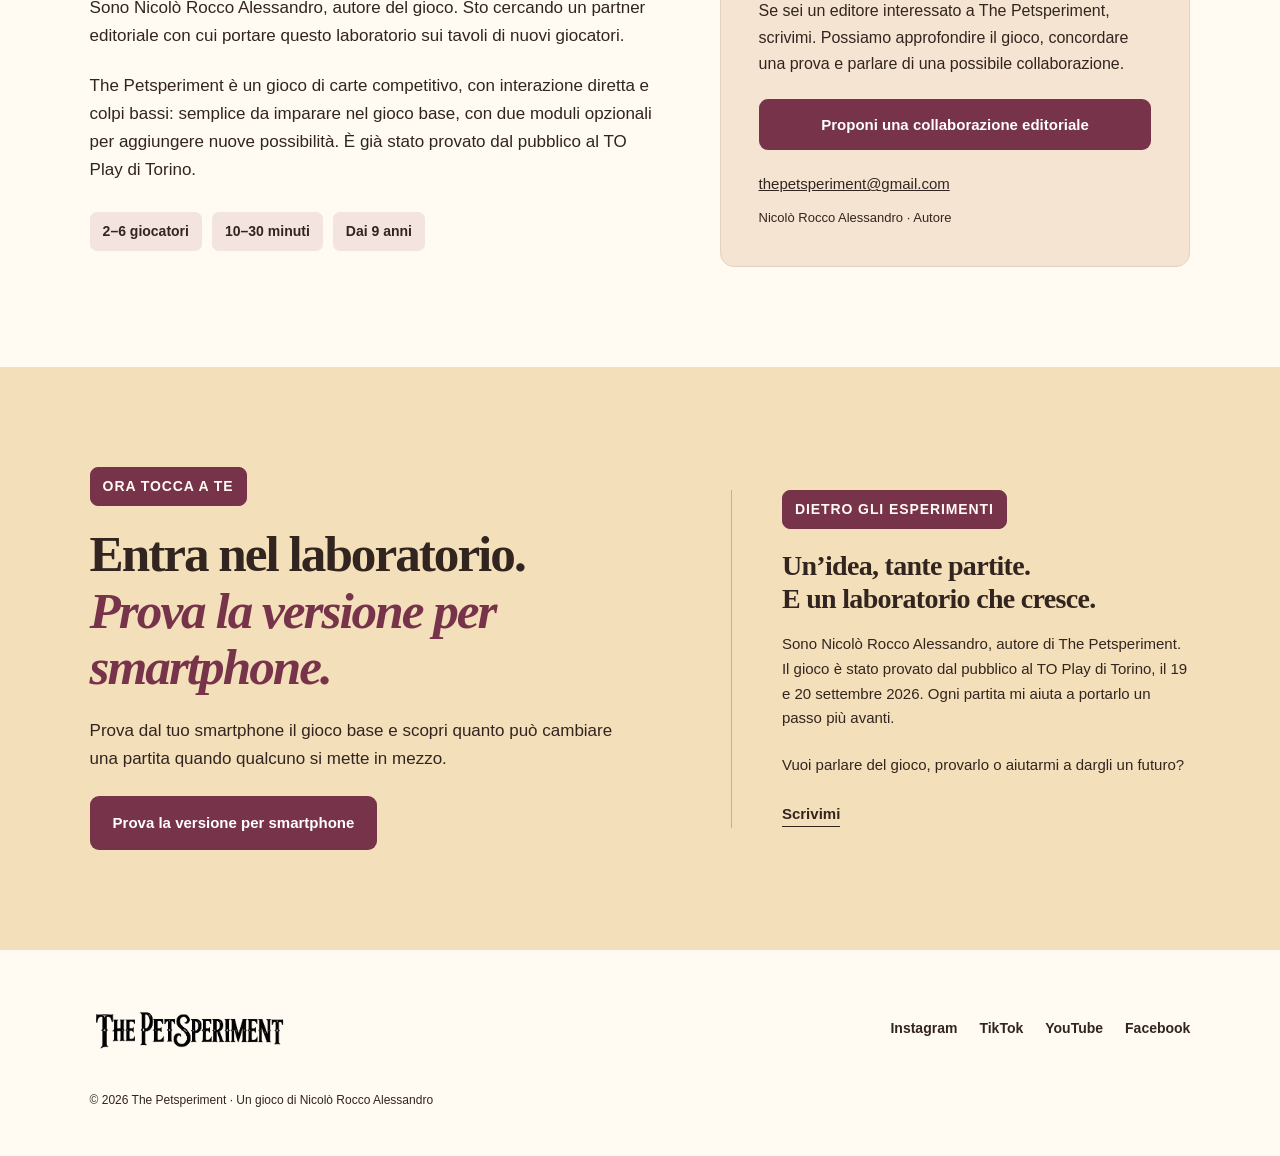
==== commit 6fc359c8: "Add files via upload" ====
--- a/index.html
+++ b/index.html
@@ -1,9 +1,9 @@
 <!doctype html><html lang="it"><head><meta charset="utf-8"><meta name="viewport" content="width=device-width,initial-scale=1"><title>The Petsperiment — Un caos meraviglioso</title><meta name="description" content="Creature irresistibili, esperimenti improbabili e amici senza scrupoli. Scopri The Petsperiment: il gioco di carte per 2–6 scienziati, dai 9 anni."><meta name="theme-color" content="#522696"><link rel="icon" href="assets/favicon.svg"><link rel="alternate" hreflang="en" href="index-en.html"><link rel="alternate" hreflang="it" href="index.html"><link rel="stylesheet" href="style.css"><script src="script.js" defer></script></head><body>
 <header><a class="brand" href="#inizio" aria-label="The Petsperiment, inizio"><img class="brand-logo" src="assets/petsperiment-wordmark.png" alt="The Petsperiment" width="2172" height="724"></a><nav aria-label="Menu principale"><a href="#gioco">Il gioco</a><a href="#creature">Le creature</a><a href="#laboratorio">Più caos?</a><a href="#editori">Editori</a><a class="navplay" href="https://thepetsperiment.rokkonick.workers.dev" target="_blank" rel="noopener">Provalo online</a></nav><div class="header-controls"><div class="language-switch" aria-label="Lingua del sito"><span aria-current="page">IT</span><a href="index-en.html" lang="en" aria-label="English version">EN</a></div><button class="menu" aria-expanded="false" aria-label="Apri menu">Menu</button></div></header>
 <main><section class="hero" id="inizio"><div class="hero-copy"><span class="eyebrow">SCIENZIATI SENZA SCRUPOLI CERCASI</span><h1>Dai vita alla tua creatura.<br><em>Prima che qualcuno rovini tutto.</em></h1><p>Dai vita alla tua creatura prima degli altri.<br>Facile? Sì. Finché i tuoi amici non ci mettono lo zampino.</p><div class="ctas"><a class="button purple" href="#gioco">Entra nel laboratorio</a><a class="textlink" href="#creature">Fammi vedere le creature</a></div><div class="stats"><span><b>2–6</b> giocatori</span><span><b>10–30</b> minuti</span><span><b>9+</b> anni</span></div></div><div class="hero-art hero-carousel" role="region" aria-label="Locandine di The Petsperiment"><div class="hero-stage"><img class="hero-slide active" src="assets/hero-poster.jpg" alt="The Petsperiment: Nessun esperimento è al sicuro" aria-hidden="false" width="1092" height="1441" fetchpriority="high"><img class="hero-slide" src="assets/hero-creatures.jpg" alt="The Petsperiment: Creature, esperimenti e colpi bassi!" aria-hidden="true" width="1165" height="1536"><img class="hero-slide" src="assets/hero-scientists.jpg" alt="The Petsperiment: Scienziati senza scrupoli cercasi." aria-hidden="true" width="1165" height="1536"></div><div class="hero-controls"><button type="button" data-hero-slide="0" aria-label="Mostra locandina 1" aria-current="true">1</button><button type="button" data-hero-slide="1" aria-label="Mostra locandina 2" aria-current="false">2</button><button type="button" data-hero-slide="2" aria-label="Mostra locandina 3" aria-current="false">3</button><button type="button" class="hero-pause" aria-pressed="false">Pausa</button></div></div></section>
-<div class="ribbon"><span>CREATURE ADORABILI</span><span>✳</span><span>ESPERIMENTI IMPROBABILI</span><span>✳</span><span>AMICI SOSPETTI</span><span>✳</span><span>UN CAOS MERAVIGLIOSO</span></div>
+<div class="ribbon" role="region" aria-label="The Petsperiment in quattro frasi"><div class="ribbon-window"><div class="ribbon-track"><div class="ribbon-group"><span>CREATURE ADORABILI</span><span>✳</span><span>ESPERIMENTI IMPROBABILI</span><span>✳</span><span>AMICI SOSPETTI</span><span>✳</span><span>UN CAOS MERAVIGLIOSO</span><span>✳</span></div><div class="ribbon-group" aria-hidden="true"><span>CREATURE ADORABILI</span><span>✳</span><span>ESPERIMENTI IMPROBABILI</span><span>✳</span><span>AMICI SOSPETTI</span><span>✳</span><span>UN CAOS MERAVIGLIOSO</span><span>✳</span></div></div></div><button type="button" class="ribbon-pause" aria-label="Ferma lo scorrimento" aria-pressed="false">Ⅱ</button></div>
 <section class="intro section" id="gioco"><div class="section-top"><div><span class="eyebrow">IL TUO PIANO È GENIALE. QUASI.</span><h2>Completa l’esperimento.<br><em>Sopravvivi ai tuoi amici.</em></h2></div><p>In The Petsperiment ogni esperimento cresce sotto gli occhi di tutti. Mentre tu prepari la vittoria, qualcuno sta già preparando il tuo prossimo imprevisto.</p></div><div class="journey"><article><span class="step">01 / PREPARA</span><h3>Ogni scienziato ha il suo obiettivo.</h3><p>Prendi una plancia e scegli la tua Creatura obiettivo. Hai una sequenza da completare e quattro carte Azione con cui iniziare.</p></article><article><span class="step">02 / COSTRUISCI</span><h3>Tre esperimenti. Nell’ordine giusto.</h3><p>Pesca un Esperimento. Se è il prossimo Esperimento richiesto dalla tua sequenza, piazzalo. Poi pesca un’Azione e decidi se giocarla o passare.</p></article><article><span class="step">03 / CREA</span><h3>Completa la plancia e conquista la vittoria.</h3><p>Completa i tre Esperimenti e aggiungi una Creatura. È quella del tuo obiettivo? Hai vinto. È un’altra? Gli avversari possono ancora reagire.</p></article></div><div class="experiment-showcase"><div><span class="eyebrow">LE CARTE ESPERIMENTO</span><h3>Tre esperimenti per dare vita alla tua creatura.</h3><p>Raccogli i tre Esperimenti nell’ordine indicato sulla tua plancia. Ecco da vicino le nuove grafiche.</p><p class="archive-effect">Effetto in Archivio: invece di pescare un Esperimento, sposta questo Esperimento dall’Archivio alla Plancia.</p></div><div class="experiment-carousel" role="region" aria-label="Galleria carte Esperimento"><button class="experiment-stage" data-zoom="assets/experiment-blue.png" data-caption="Effetto in Archivio: invece di pescare un Esperimento, sposta questo Esperimento dall’Archivio alla Plancia." aria-label="Ingrandisci la carta Esperimento visualizzata"><img class="experiment-slide active" src="assets/experiment-blue.png" alt="Carta Esperimento: Blu" aria-hidden="false" width="456" height="637" loading="lazy"><img class="experiment-slide" src="assets/experiment-red.png" alt="Carta Esperimento: Rosso" aria-hidden="true" width="456" height="637" loading="lazy"><img class="experiment-slide" src="assets/experiment-yellow.png" alt="Carta Esperimento: Giallo" aria-hidden="true" width="456" height="637" loading="lazy"></button><div class="slide-controls"><button type="button" class="slide-select" data-slide="0" aria-label="Mostra Blu" aria-current="true">Blu</button><button type="button" class="slide-select" data-slide="1" aria-label="Mostra Rosso" aria-current="false">Rosso</button><button type="button" class="slide-select" data-slide="2" aria-label="Mostra Giallo" aria-current="false">Giallo</button><button class="slide-pause" type="button" aria-pressed="false">Pausa</button></div><small>Tocca la carta per guardarla da vicino</small></div></div><div class="board-feature"><div><span class="eyebrow">LA VITTORIA, IN QUATTRO SLOT</span><h3>Il tuo esperimento è sotto gli occhi di tutti.</h3><p>Sei sequenze possibili. Una plancia per giocatore. E quel momento in cui tutti capiscono che sei a un passo dalla vittoria.</p><button class="textlink" data-dialog="rules">Voglio conoscere le regole</button></div><button class="image-button" data-zoom="assets/plancia-1.webp" data-caption="Una delle sei plance: tre Esperimenti in sequenza e uno slot Creatura." aria-label="Ingrandisci la plancia"><img src="assets/plancia-1.webp" alt="Plancia originale di The Petsperiment" loading="lazy"></button></div><figure class="real-game"><figcaption><span class="eyebrow">LE CARTE SUL TAVOLO</span><p>Plance, mazzi Esperimento e Azione, Creature e Scienziati: una foto reale del gioco.</p><small>Tocca la foto per guardarla da vicino.</small></figcaption><button type="button" class="image-button real-game-image" data-zoom="assets/game-table-corrected.jpg" data-caption="Plance, mazzi Esperimento e Azione, Creature e Scienziati: una foto reale del gioco." aria-label="Ingrandisci la foto del gioco"><img src="assets/game-table-corrected.jpg" alt="Plance, mazzi Esperimento e Azione, Creature e Scienziati: una foto reale del gioco." loading="lazy" width="1320" height="720"></button></figure></section>
-<section class="creatures section" id="creature"><div class="section-top"><div><span class="eyebrow">RISULTATI SCIENTIFICAMENTE IRRESISTIBILI</span><h2>Esperimenti instabili.<br><em>Creature irresistibili.</em></h2></div><p>Occhioni innocenti. Combinazioni decisamente improbabili. Nel mazzo ci sono sette creature diverse: eccone due che non sono riuscite a restare nascoste.</p></div><div class="creature-gallery"><button class="creature" data-zoom="assets/creature-new.png" data-caption="Una delle sette creature del gioco. Tenerissima. Anche quando te la rubano."><div class="creature-image"><img src="assets/creature-new.png" alt="Creatura ibrida con macchie da giraffa, criniera rossa e piccole ali" loading="lazy" width="452" height="641"></div><span>Un esperimento ben riuscito.<b>O almeno, così sembra.</b><small>Tocca per guardarla da vicino</small></span></button><div class="creature-note"><span>NOTE DAL LABORATORIO</span><h3>È tua.<br><em>Almeno per il momento.</em></h3><p>Hai trovato l'Esperimento che cercavi? Magnifico. Vediamo quanto dura sulla Plancia!</p><a class="button dark" href="#caos">Chi può rovinare tutto?</a></div><button class="creature second" data-zoom="assets/186.webp" data-caption="Un’altra creatura originale di The Petsperiment. Il laboratorio ha ancora altri segreti."><div class="creature-image"><img src="assets/186.webp" alt="Seconda creatura originale di The Petsperiment" loading="lazy" width="665" height="923"></div><span>La scienza fa cose strane.<b>E noi le adoriamo.</b><small>Tocca per guardarla da vicino</small></span></button></div></section>
+<section class="creatures section" id="creature"><div class="section-top"><div><span class="eyebrow">RISULTATI SCIENTIFICAMENTE IRRESISTIBILI</span><h2>Esperimenti instabili.<br><em>Creature irresistibili.</em></h2></div><p>Occhioni innocenti. Combinazioni decisamente improbabili. Nel mazzo ci sono sette creature diverse: eccone due che non sono riuscite a restare nascoste.</p></div><div class="creature-gallery"><button class="creature" data-zoom="assets/creature-new.png" data-caption="Una delle sette creature del gioco. Tenerissima. Anche quando te la rubano."><div class="creature-image"><img src="assets/creature-new.png" alt="Creatura ibrida con macchie da giraffa, criniera rossa e piccole ali" loading="lazy" width="452" height="641"></div><span>Un esperimento ben riuscito.<b>O almeno, così sembra.</b><small>Tocca per guardarla da vicino</small></span></button><div class="creature-note"><span>NOTE DAL LABORATORIO</span><h3>È tua.<br><em>Almeno per il momento.</em></h3><p>Hai trovato l'Esperimento che cercavi? Magnifico. Vediamo quanto dura sulla Plancia!</p><a class="button dark" href="#caos">Chi può rovinare tutto?</a></div><button class="creature second" data-zoom="assets/186.webp" data-caption="Un’altra creatura originale di The Petsperiment. Il laboratorio ha ancora altri segreti."><div class="creature-image"><img src="assets/186.webp" alt="Seconda creatura originale di The Petsperiment" loading="lazy" width="665" height="923"></div><span>La scienza fa cose strane.<b>E noi le adoriamo.</b><small>Tocca per guardarla da vicino</small></span></button></div><div class="video-showcase"><div class="video-copy"><span class="eyebrow">UNO SGUARDO NEL LABORATORIO</span><h3>Il laboratorio prende vita.</h3><p>Una scossa, una provetta… e la creatura prende vita. ⚡🧪🧬<br>Benvenuti a The PetSperiment.<br>Il gioco di carte presentato in 10 secondi!</p><p class="video-hashtags"><a href="https://www.youtube.com/hashtag/thepetsperiment/shorts" target="_blank" rel="noopener">#thepetsperiment</a> <a href="https://www.youtube.com/hashtag/cardgame/shorts" target="_blank" rel="noopener">#cardgame</a> <a href="https://www.youtube.com/hashtag/giochidatavolo/shorts" target="_blank" rel="noopener">#giochidatavolo</a> <a href="https://www.youtube.com/hashtag/boardgame/shorts" target="_blank" rel="noopener">#boardgame</a> <a href="https://www.youtube.com/hashtag/shorts/shorts" target="_blank" rel="noopener">#shorts</a></p><a class="textlink" href="https://www.youtube.com/shorts/vLFKOqH3zpM" target="_blank" rel="noopener">Guarda su YouTube ↗</a></div><div class="video-frame"><iframe src="https://www.youtube-nocookie.com/embed/vLFKOqH3zpM" title="Animazione di The Petsperiment — YouTube Shorts" width="360" height="640" loading="lazy" referrerpolicy="strict-origin-when-cross-origin" allow="accelerometer; autoplay; clipboard-write; encrypted-media; gyroscope; picture-in-picture; web-share" allowfullscreen></iframe></div></div></section>
 <section class="chaos section" id="caos"><div class="chaos-heading"><span class="eyebrow">NESSUN ESPERIMENTO È AL SICURO</span><h2>Costruisci il tuo esperimento.<br><em>Sabota il loro.</em></h2><p>Ruba un Esperimento. Elimina quello di un avversario. Scambia le plance.<br>Una sola Azione per turno può cambiare parecchie cose.</p></div><div class="chaos-grid"><div class="card-fan"><button data-zoom="assets/18x.webp" data-caption="Microscopio: quattro usi diversi e una difesa. Una carta, tante possibilità." aria-label="Guarda la carta Microscopio"><img src="assets/18x.webp" alt="Carta Microscopio" loading="lazy"></button><button data-zoom="assets/1x-2.webp" data-caption="Ruba Creatura: un’Azione viola da giocare fuori turno quando un avversario sta per vincere. Dopo l’uso esce dal gioco." aria-label="Guarda la carta Ruba Creatura"><img src="assets/1x-2.webp" alt="Carta Ruba Creatura" loading="lazy"></button><button data-zoom="assets/1x.webp" data-caption="Elimina Creatura: un’Azione viola fuori turno che può interrompere una vittoria. Dopo l’uso esce dal gioco." aria-label="Guarda la carta Elimina Creatura"><img src="assets/1x.webp" alt="Carta Elimina Creatura" loading="lazy"></button></div><div class="chaos-aside"><h3>Un Evento può cambiare tutto.</h3><p>Non tutte le carte pescate sono una buona notizia. KAOS, BOOM e Vertigo si attivano appena compaiono. Il laboratorio aveva altri piani.</p><button class="event-preview" data-zoom="assets/vertigo-event.png" data-caption="Vertigo: scarta tutte le carte Azione che hai in mano e pescane lo stesso numero." aria-label="Ingrandisci la carta Evento Vertigo"><img src="assets/vertigo-event.png" alt="Carta Evento Vertigo" width="462" height="632" loading="lazy"><span>VERTIGO · UN IMPREVISTO DAL MAZZO</span></button><span class="hint">Scegli un imprevisto</span><div class="event-tabs" role="tablist" aria-label="Carte Evento"><button role="tab" aria-selected="true" aria-controls="event-text" id="tab-boom" data-event="boom">BOOM</button><button role="tab" aria-selected="false" aria-controls="event-text" id="tab-kaos" data-event="kaos" tabindex="-1">KAOS</button><button role="tab" aria-selected="false" aria-controls="event-text" id="tab-vertigo" data-event="vertigo" tabindex="-1">VERTIGO</button></div><div id="event-text" role="tabpanel" aria-labelledby="tab-boom" aria-live="polite"><h4>Quel rumore non promette bene.</h4><p>Un Evento nel mazzo Esperimenti. Appena lo peschi, si attiva: nessuno ha detto che il laboratorio fosse un posto tranquillo.</p></div></div></div></section>
 <section class="section modules" id="laboratorio"><div class="section-top"><div><span class="eyebrow">DUE MODULI OPZIONALI</span><h2>Scienziati e Archivio:<br><em>2 modalità con strategia crescente.</em></h2></div><p>Il gioco base è completo e si gioca anche senza moduli. Quando vuoi aggiungere nuove possibilità, scegli il modulo Scienziati, la modalità Archivio oppure entrambi.</p></div><div class="module-grid"><article class="scientist-module"><div class="module-images"><button data-zoom="assets/fede-bilingual.png" data-caption="Fede, una dei dodici Scienziati. La nuova carta riporta la sua abilità in italiano e inglese." aria-label="Ingrandisci la carta bilingue di Fede"><img src="assets/fede-bilingual.png" alt="Scienziata Fede: carta con abilità in italiano e inglese" loading="lazy" width="1061" height="1482"></button></div><div><span class="eyebrow">MODULO SCIENZIATI</span><h3>Dodici Scienziati. Dodici abilità diverse.</h3><p>Ogni giocatore riceve uno dei 12 Scienziati, assegnato casualmente. Ciascuno ha un’abilità diversa, che si attiva quando sulla plancia sono presenti gli Esperimenti richiesti.</p></div></article><article class="archive-module"><span class="eyebrow">MODULO ARCHIVIO</span><h3>Conserva una carta per il momento giusto.</h3><p>Una carta Esperimento non è utile alla tua sequenza? Puoi conservarla nello slot Archivio, visibile a tutti, invece di scartarla. Più avanti potrai attivare il suo effetto.</p><p class="archive-number"><b>27</b> carte Esperimento <span>8 effetti da scoprire</span></p><button class="textlink" data-dialog="components">Cosa c’è nel gioco?</button></article></div><aside class="halloween"><button class="halloween-preview" data-zoom="assets/halloween-preview.png" data-caption="Un’anteprima delle nuove creature dell’espansione Halloween, ancora in sviluppo." aria-label="Ingrandisci la creatura Halloween"><img src="assets/halloween-preview.png" alt="Una tenera creatura mummia nell’espansione Halloween" width="460" height="637" loading="lazy"></button><div class="halloween-copy"><span class="pill">IN SVILUPPO</span><h3>Nuove creature si aggirano nel laboratorio.</h3><p>Nuove creature, plance e Scienziati: l’espansione Halloween è in preparazione. I primi indizi arriveranno sui social.</p><a class="textlink" href="https://www.instagram.com/thepetsperiment/" target="_blank" rel="noopener">Segui gli esperimenti</a></div></aside></section>
 <section class="section publishers" id="editori" aria-labelledby="publisher-title"><div class="publisher-copy"><span class="eyebrow">PER GLI EDITORI</span><h2 id="publisher-title">Un laboratorio pronto<br><em>per nuovi tavoli.</em></h2><p>Sono Nicolò Rocco Alessandro, autore del gioco. Sto cercando un partner editoriale con cui portare questo laboratorio sui tavoli di nuovi giocatori.</p><p>The Petsperiment è un gioco di carte competitivo, con interazione diretta e colpi bassi: semplice da imparare nel gioco base, con due moduli opzionali per aggiungere nuove possibilità. È già stato provato dal pubblico al TO Play di Torino.</p><div class="publisher-facts"><span>2–6 giocatori</span><span>10–30 minuti</span><span>Dai 9 anni</span></div></div><div class="publisher-contact"><span class="eyebrow">VUOI VALUTARE IL PROGETTO?</span><h3>Vuoi pubblicare The Petsperiment? Parliamone.</h3><p>Se sei un editore interessato a The Petsperiment, scrivimi. Possiamo approfondire il gioco, concordare una prova e parlare di una possibile collaborazione.</p><a class="button purple" href="mailto:thepetsperiment@gmail.com?subject=Proposta%20editoriale%20%E2%80%94%20The%20Petsperiment">Proponi una collaborazione editoriale</a><a class="publisher-email" href="mailto:thepetsperiment@gmail.com">thepetsperiment@gmail.com</a><span class="publisher-signature">Nicolò Rocco Alessandro · Autore</span></div></section>
--- a/style.css
+++ b/style.css
@@ -77,3 +77,20 @@
 .real-game-image img{display:block;width:100%;height:auto;border-radius:12px;box-shadow:0 12px 28px #38291d26}
 @media(max-width:740px){.real-game{grid-template-columns:1fr;padding:22px;gap:22px;margin-top:32px}.real-game figcaption p{font-size:18px}.real-game figcaption small{font-size:16px}}
 @media(prefers-reduced-motion:reduce){.hero-slide{transition:none}}
+
+/* Continuous ribbon with an accessible pause control. */
+.ribbon{position:relative;display:block;padding:18px 64px 18px 0}
+.ribbon-window{overflow:hidden}.ribbon-track{display:flex;width:max-content;animation:ribbon-scroll 24s linear infinite;will-change:transform}
+.ribbon-group{display:flex;align-items:center;gap:30px;padding-right:30px;flex-shrink:0}
+.ribbon .ribbon-group span{font-size:14px;white-space:nowrap}.ribbon .ribbon-group span:nth-child(even){font-size:23px;color:var(--lime)}
+.ribbon-pause{position:absolute;right:12px;top:50%;transform:translateY(-50%);width:40px;height:40px;border:1px solid #ffffff70;border-radius:50%;background:var(--purple);color:white;font-weight:bold;font-size:18px;line-height:1}
+.ribbon.is-paused .ribbon-track{animation-play-state:paused}
+@keyframes ribbon-scroll{to{transform:translateX(-50%)}}
+.video-showcase{display:grid;grid-template-columns:minmax(0,1fr) minmax(0,1fr);gap:48px;align-items:center;margin-top:60px;padding:40px;border:1px solid #d7bda7;border-radius:24px;background:var(--paper)}
+.video-copy h3{font-size:clamp(30px,3vw,42px)}.video-copy p{font-size:19px}
+.video-frame{width:100%;max-width:330px;aspect-ratio:9/16;justify-self:center;overflow:hidden;border-radius:16px;background:#201914;box-shadow:0 14px 30px #32251f24}
+.video-frame iframe{display:block;width:100%;height:100%;border:0}
+@media(max-width:740px){.ribbon{padding:14px 60px 14px 0}.ribbon-group{gap:24px;padding-right:24px}.ribbon .ribbon-group span{font-size:13px}.video-showcase{grid-template-columns:1fr;padding:25px 20px;gap:28px;margin-top:40px}.video-frame{max-width:330px}.video-copy p{font-size:18px}}
+@media(prefers-reduced-motion:reduce){.ribbon-track{animation:none;will-change:auto;width:auto}.ribbon{padding:18px 20px}.ribbon-group{flex-wrap:wrap;justify-content:center;padding-right:0;gap:12px 20px}.ribbon-group[aria-hidden="true"],.ribbon-pause{display:none}}
+
+.video-copy .video-hashtags{display:flex;flex-wrap:wrap;gap:8px 14px;font-size:15px;line-height:1.6}.video-hashtags a{color:var(--purple);font-weight:bold;border-bottom:1px solid currentColor}.video-hashtags a:hover{color:var(--ink)}
